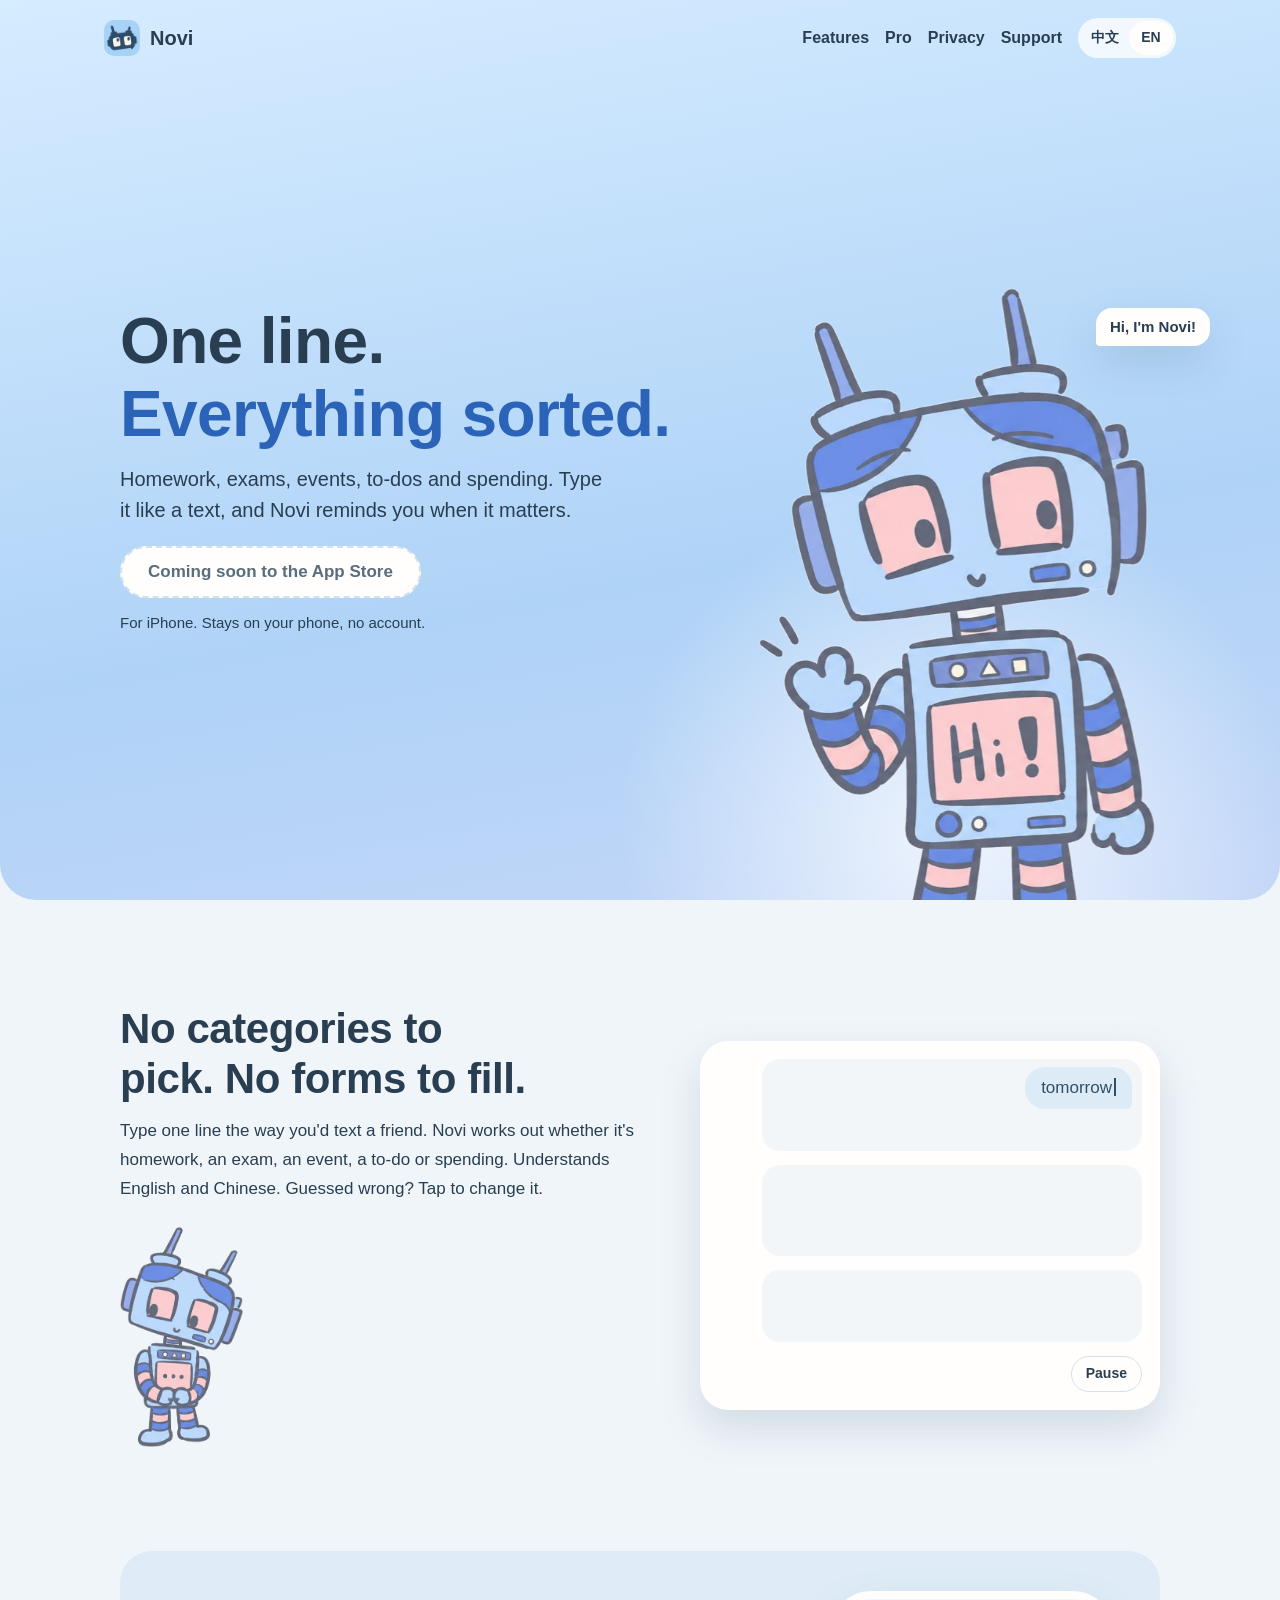
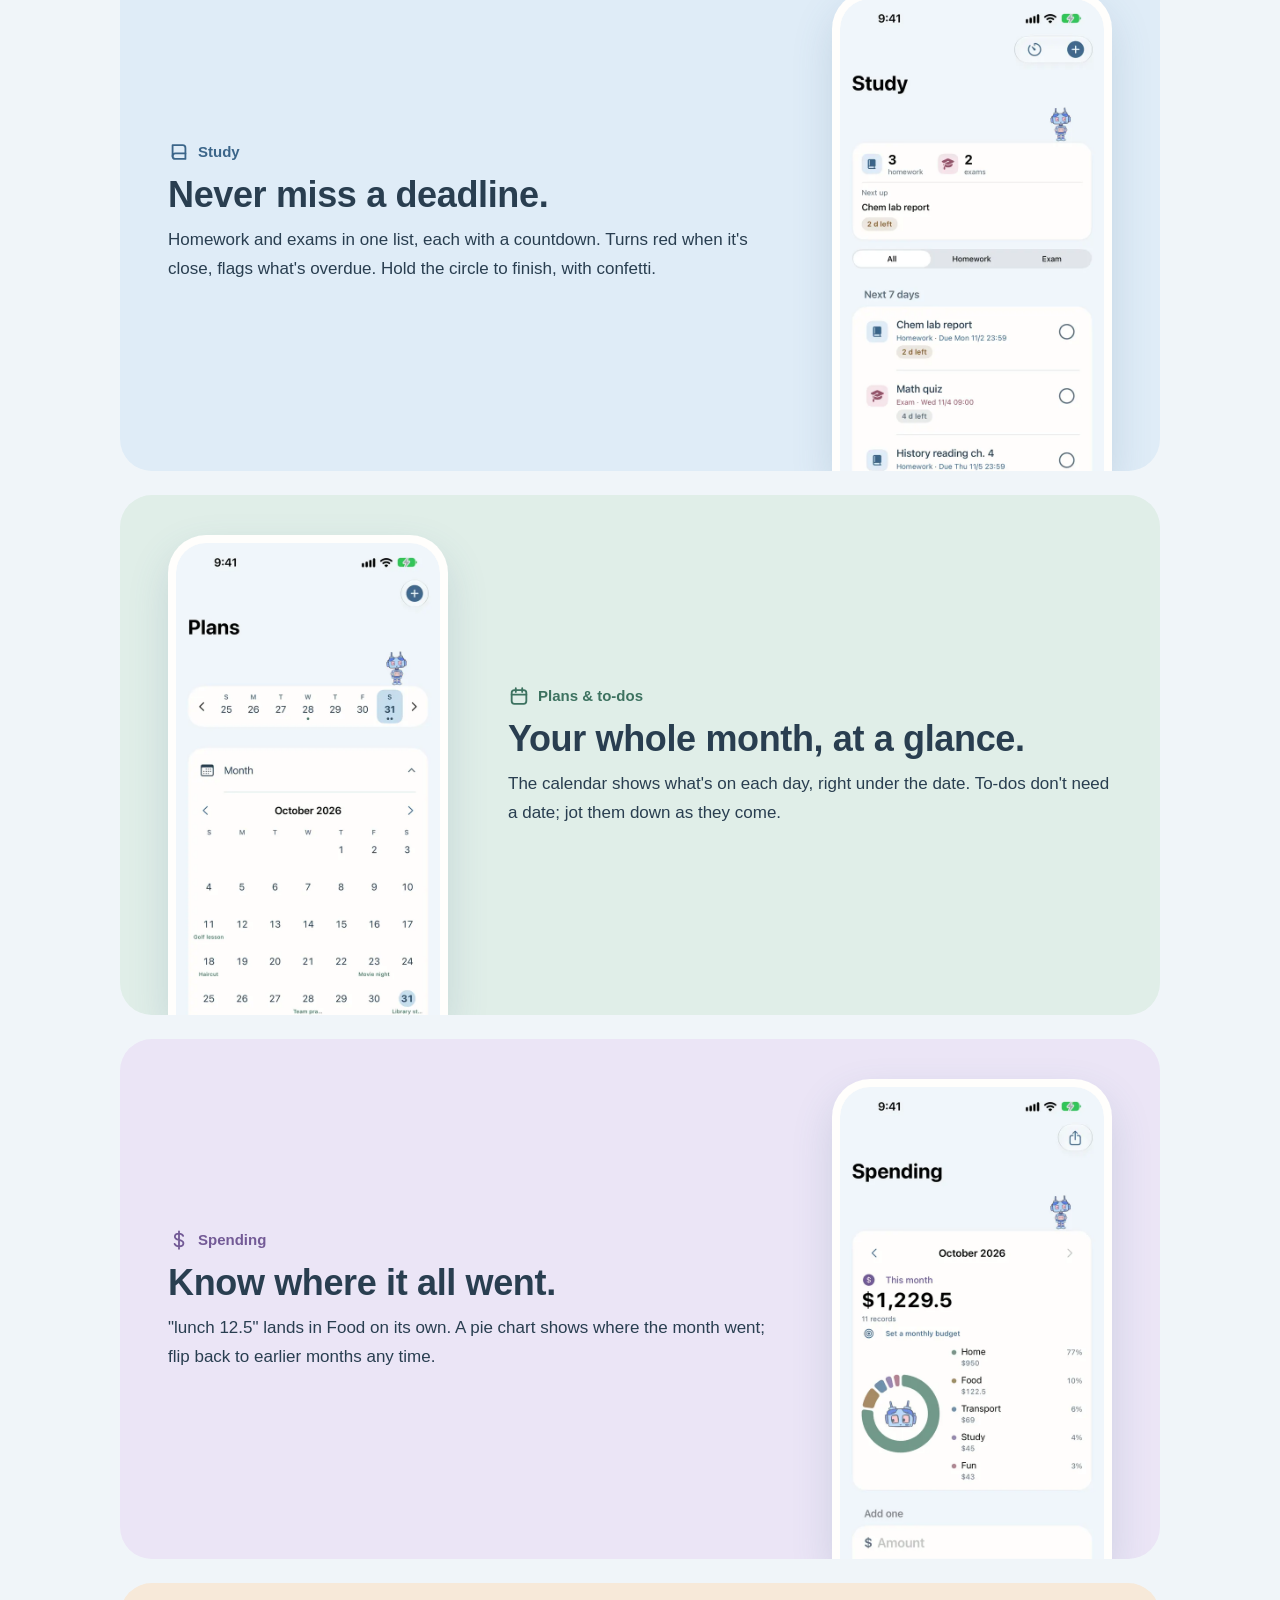
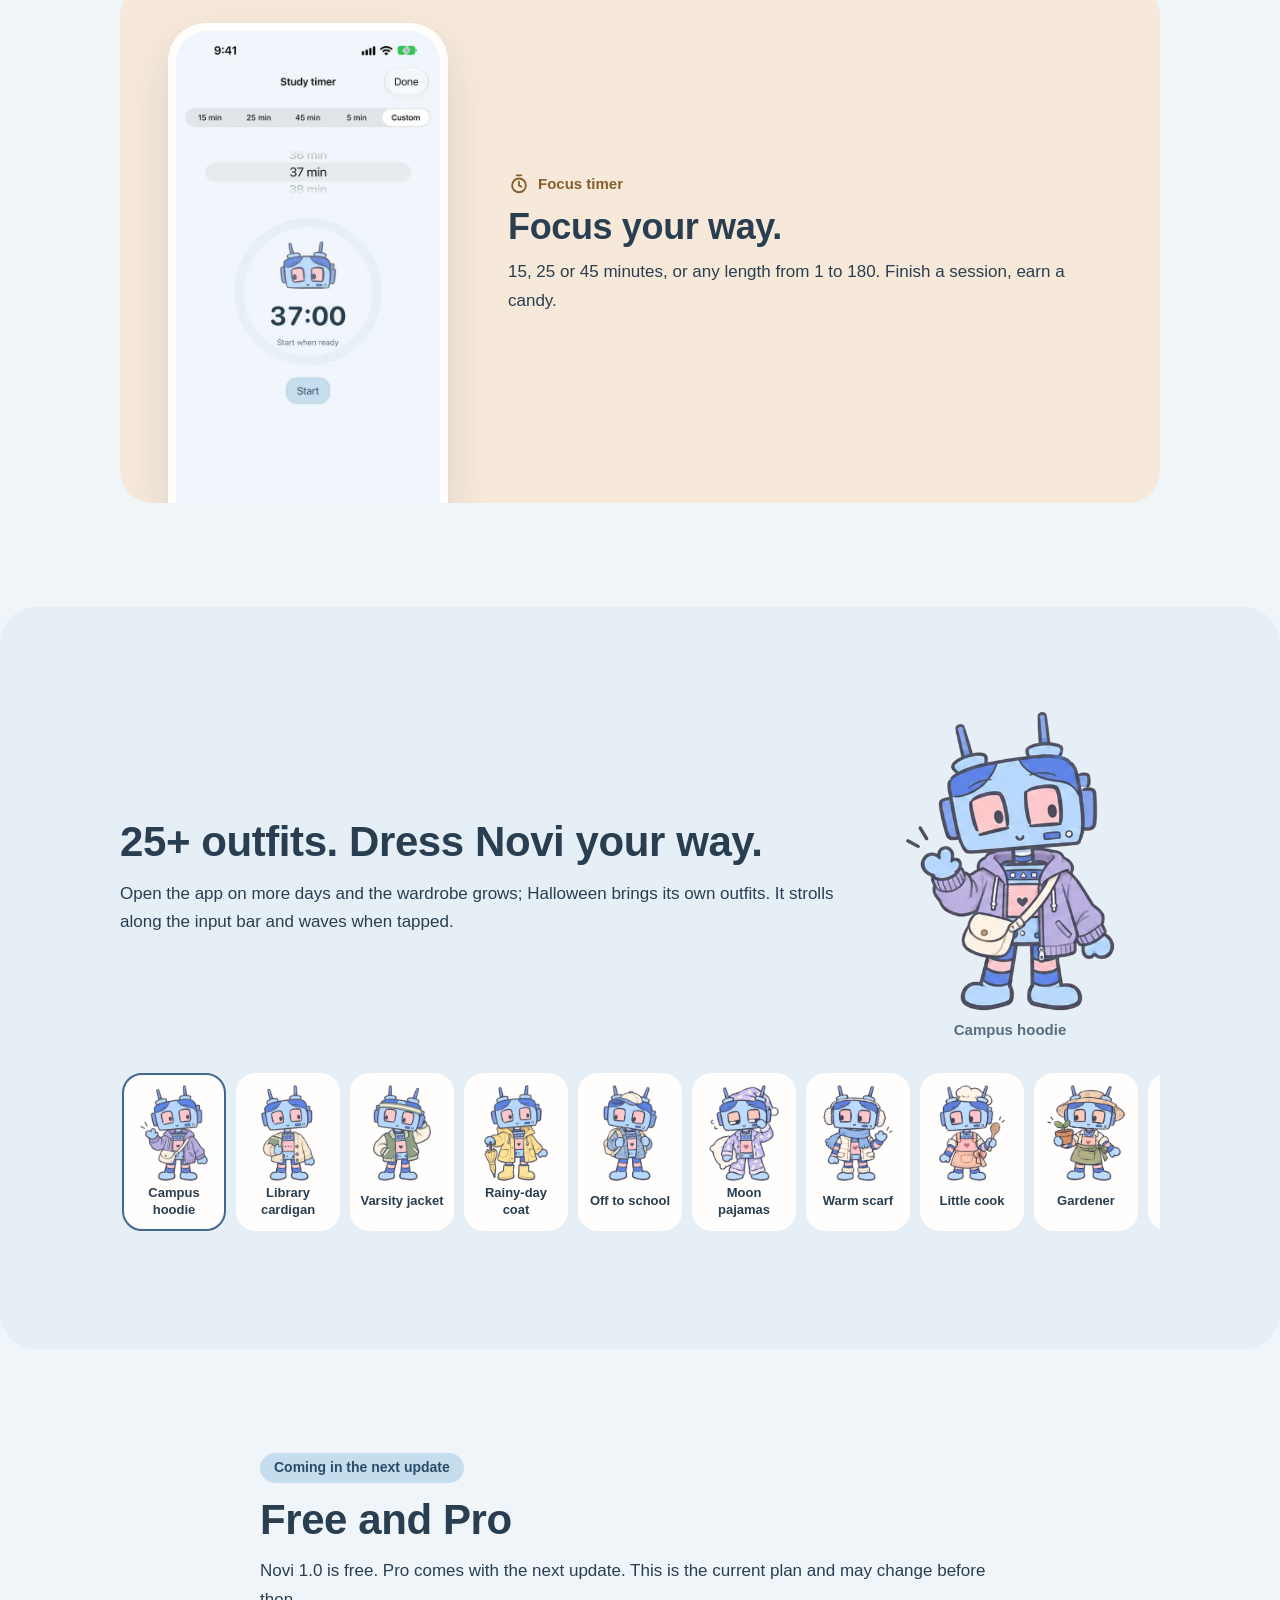
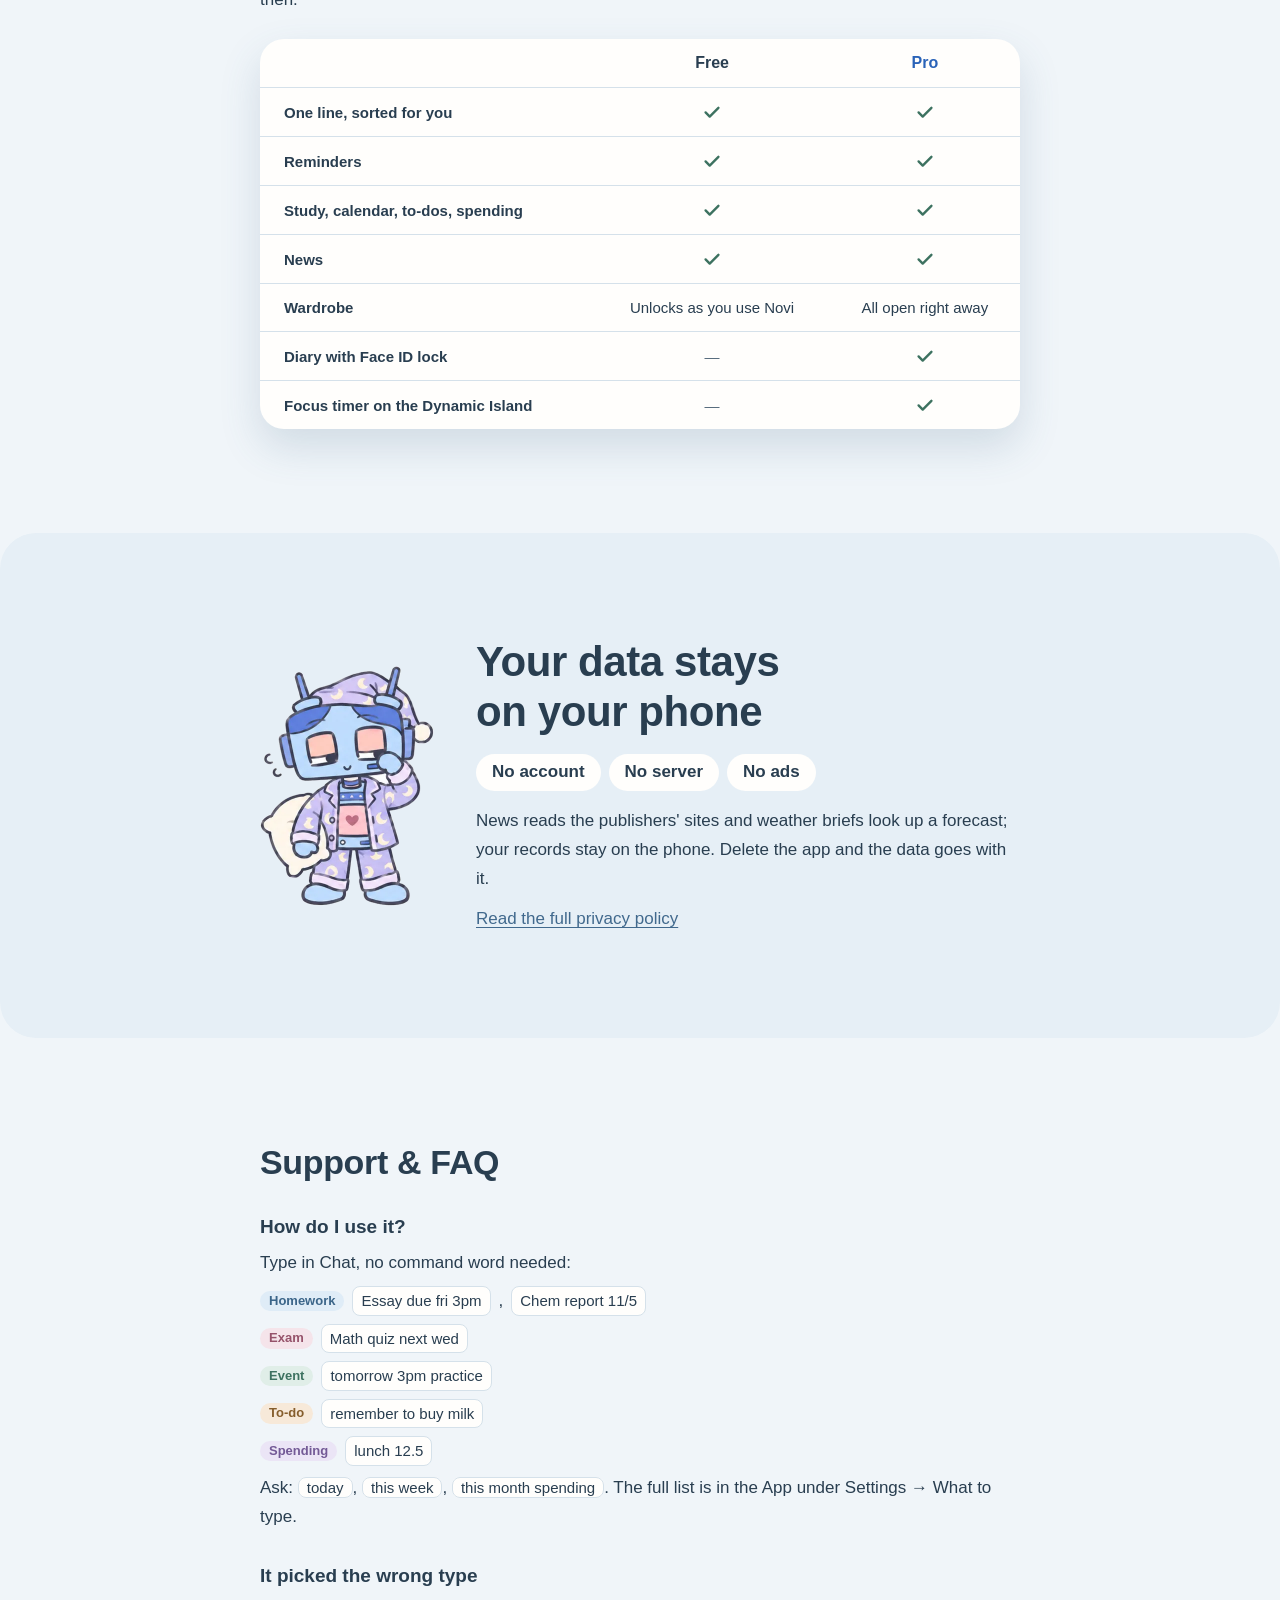
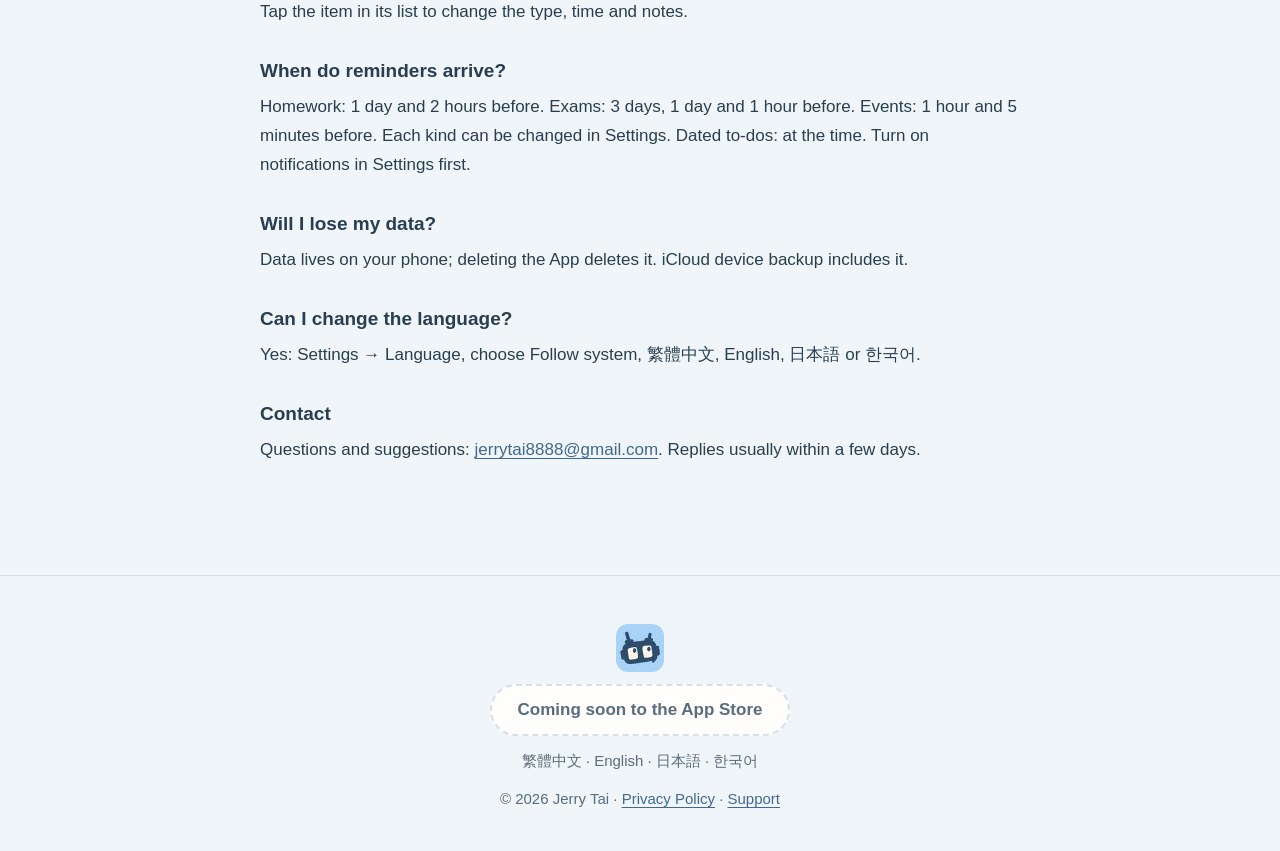
==== index.html @ 2f1e511a "Turn the support page into a real Novi landing page, with support and FAQ kept on the home page. Co-" ====
<!doctype html>
<html lang="zh-Hant">
<head>
<meta charset="utf-8">
<meta name="viewport" content="width=device-width, initial-scale=1">
<title>Novi：打一句，幫你分好</title>
<meta name="description" content="Novi 是 iPhone 記事 app，也是陪你記事的小機器人。打一句話，作業、考試、行程、待辦、記帳自動分類，到時提醒。Type one line and Novi sorts homework, exams, events, to-dos and spending. Stays on your phone.">
<link rel="canonical" href="https://t16jerry.github.io/jotly-site/">
<meta name="theme-color" content="#CEE8FF" media="(prefers-color-scheme: light)">
<meta name="theme-color" content="#1B2A3A" media="(prefers-color-scheme: dark)">
<meta name="color-scheme" content="light dark">
<meta property="og:type" content="website">
<meta property="og:site_name" content="Novi">
<meta property="og:title" content="Novi：One line. Everything sorted.">
<meta property="og:description" content="打一句，Novi 幫你分好。Type one line; homework, exams, events, to-dos and spending sort themselves and remind you.">
<meta property="og:url" content="https://t16jerry.github.io/jotly-site/">
<meta property="og:image" content="https://t16jerry.github.io/jotly-site/assets/og.jpg">
<meta property="og:image:width" content="1200">
<meta property="og:image:height" content="630">
<meta property="og:image:alt" content="Novi, a small blue robot waving, next to the words One line. Everything sorted.">
<meta property="og:locale" content="zh_TW">
<meta property="og:locale:alternate" content="en_US">
<meta name="twitter:card" content="summary_large_image">
<link rel="icon" href="assets/favicon-64.png" sizes="64x64" type="image/png">
<link rel="apple-touch-icon" href="assets/apple-touch-icon.png">
<link rel="preload" as="image" href="assets/novi-wave.webp" type="image/webp">
<link rel="stylesheet" href="site.css">
<script src="site.js"></script>
</head>
<body>
<svg width="0" height="0" class="sprite" aria-hidden="true" focusable="false">
  <symbol id="i-homework" viewBox="0 0 24 24"><path d="M5 4.5h11a3 3 0 0 1 3 3v12H8a3 3 0 0 1-3-3v-12Z"/><path d="M5 16.5a3 3 0 0 1 3-3h11"/></symbol>
  <symbol id="i-exam" viewBox="0 0 24 24"><path d="m2.5 9.5 9.5-5 9.5 5-9.5 5-9.5-5Z"/><path d="M6.5 12v5c3.3 2.4 7.7 2.4 11 0v-5"/></symbol>
  <symbol id="i-event" viewBox="0 0 24 24"><rect x="4" y="5.5" width="16" height="15" rx="3"/><path d="M4 10.5h16M8.5 3.5v4M15.5 3.5v4"/></symbol>
  <symbol id="i-expense" viewBox="0 0 24 24"><path d="M16.5 7.5c-.8-1.6-2.4-2.5-4.5-2.5-2.6 0-4.5 1.4-4.5 3.4 0 4.8 9.3 2.3 9.3 7.2 0 2-2 3.4-4.8 3.4-2.2 0-4-1-4.8-2.7M12 2.5v19"/></symbol>
  <symbol id="i-timer" viewBox="0 0 24 24"><circle cx="12" cy="13.5" r="7.5"/><path d="M12 9.5v4l2.5 1.5M9.5 2.5h5"/></symbol>
  <symbol id="i-check" viewBox="0 0 24 24"><path d="m5 12.5 4.5 4.5L19 7.5"/></symbol>
</svg>

<a class="skip" href="#demo"><span lang="zh-Hant">跳到內容</span><span lang="en">Skip to content</span></a>

<header class="top">
  <a class="brand" href="./"><img src="assets/icon-80.webp" alt="" width="36" height="36"> Novi</a>
  <nav aria-label="Main">
    <a class="wide" href="#features"><span lang="zh-Hant">功能</span><span lang="en">Features</span></a>
    <a class="wide" href="#pro">Pro</a>
    <a class="wide" href="#privacy"><span lang="zh-Hant">隱私</span><span lang="en">Privacy</span></a>
    <a href="#support"><span lang="zh-Hant">支援</span><span lang="en">Support</span></a>
    <div class="switch" role="group" aria-label="Language 語言" data-switch hidden>
      <button type="button" data-set-lang="zh">中文</button>
      <button type="button" data-set-lang="en">EN</button>
    </div>
  </nav>
</header>

<main>
<section class="hero">
  <div class="hero-text">
    <h1>
      <span lang="zh-Hant">打一句，<em>Novi 幫你分好</em></span>
      <span lang="en">One line. <em>Everything sorted.</em></span>
    </h1>
    <p class="lead" lang="zh-Hant">作業、考試、行程、待辦、記帳，像傳訊息一樣打一句，到時候提醒你。</p>
    <p class="lead" lang="en">Homework, exams, events, to-dos and spending. Type it like a text, and Novi reminds you when it matters.</p>
    <a class="store" data-store aria-disabled="true">
      <span class="soon" lang="zh-Hant">即將在 App Store 上架</span>
      <span class="soon" lang="en">Coming soon to the App Store</span>
      <span class="live" lang="zh-Hant">在 App Store 下載</span>
      <span class="live" lang="en">Download on the App Store</span>
    </a>
    <p class="small" lang="zh-Hant">適用 iPhone。資料存在手機，不用帳號。</p>
    <p class="small" lang="en">For iPhone. Stays on your phone, no account.</p>
  </div>
  <div class="hero-novi">
    <div class="pop">
      <p class="say" aria-hidden="true"><span lang="zh-Hant">嗨，我是 Novi！</span><span lang="en">Hi, I'm Novi!</span></p>
      <img src="assets/novi-wave.webp" width="540" height="928" fetchpriority="high"
           alt="Novi, a small blue robot with pink eyes, waving. Its chest screen says Hi!">
    </div>
  </div>
</section>

<section class="demo band" id="demo">
  <div class="wrap demo-grid">
    <div class="demo-copy">
      <h2 lang="zh-Hant">不用選分類，不用填表單</h2>
      <h2 lang="en">No categories to pick. No forms to fill.</h2>
      <p lang="zh-Hant">像傳訊息給朋友一樣打一句，Novi 自己判斷這是作業、考試、行程、待辦還是記帳。中文、英文都看得懂，判斷錯了，點一下就能改。</p>
      <p lang="en">Type one line the way you'd text a friend. Novi works out whether it's homework, an exam, an event, a to-do or spending. Understands English and Chinese. Guessed wrong? Tap to change it.</p>
      <img class="demo-novi" src="assets/novi-listen.webp" width="313" height="560" loading="lazy" alt="" >
    </div>
    <div class="demo-panel">
      <div class="demo-stage" data-demo>
        <ol class="demo-list" lang="zh-Hant">
          <li class="item">
            <p class="bubble">明天 3點 練球</p>
            <div class="saved"><img src="assets/novi-head.webp" width="40" height="34" alt="" loading="lazy">
              <div class="card tone-event"><span class="tile"><svg><use href="#i-event"/></svg></span>
                <div><p class="ct"><b>練球</b><span class="tag">行程</span></p><p>明天 15:00</p><p class="fine">提醒：1 小時前、5 分鐘前</p></div></div></div>
          </li>
          <li class="item">
            <p class="bubble">數學小考 下禮拜三</p>
            <div class="saved"><img src="assets/novi-head.webp" width="40" height="34" alt="" loading="lazy">
              <div class="card tone-exam"><span class="tile"><svg><use href="#i-exam"/></svg></span>
                <div><p class="ct"><b>數學小考</b><span class="tag">考試</span></p><p>下週三 09:00</p><p class="fine">提醒：3 天前、1 天前、1 小時前</p></div></div></div>
          </li>
          <li class="item">
            <p class="bubble">午餐 120</p>
            <div class="saved"><img src="assets/novi-head.webp" width="40" height="34" alt="" loading="lazy">
              <div class="card tone-expense"><span class="tile"><svg><use href="#i-expense"/></svg></span>
                <div><p class="ct"><b>120 元</b><span class="tag">記帳</span></p><p>餐飲　午餐</p></div></div></div>
          </li>
        </ol>
        <ol class="demo-list" lang="en">
          <li class="item">
            <p class="bubble">tomorrow 3pm practice</p>
            <div class="saved"><img src="assets/novi-head.webp" width="40" height="34" alt="" loading="lazy">
              <div class="card tone-event"><span class="tile"><svg><use href="#i-event"/></svg></span>
                <div><p class="ct"><b>practice</b><span class="tag">Event</span></p><p>Tomorrow 15:00</p><p class="fine">Reminders: 1 h before, 5 min before</p></div></div></div>
          </li>
          <li class="item">
            <p class="bubble">Math quiz next wed</p>
            <div class="saved"><img src="assets/novi-head.webp" width="40" height="34" alt="" loading="lazy">
              <div class="card tone-exam"><span class="tile"><svg><use href="#i-exam"/></svg></span>
                <div><p class="ct"><b>Math quiz</b><span class="tag">Exam</span></p><p>Next Wed 09:00</p><p class="fine">Reminders: 3 days, 1 day, 1 h before</p></div></div></div>
          </li>
          <li class="item">
            <p class="bubble">lunch 12.5</p>
            <div class="saved"><img src="assets/novi-head.webp" width="40" height="34" alt="" loading="lazy">
              <div class="card tone-expense"><span class="tile"><svg><use href="#i-expense"/></svg></span>
                <div><p class="ct"><b>$12.5</b><span class="tag">Spending</span></p><p>Food · lunch</p></div></div></div>
          </li>
        </ol>
      </div>
      <button class="demo-pause" type="button" data-demo-pause hidden></button>
    </div>
  </div>
</section>

<section class="band" id="features" aria-label="Features">
  <div class="wrap feats">

    <article class="feat tone-homework">
      <div class="feat-text">
        <p class="kicker"><svg><use href="#i-homework"/></svg><span lang="zh-Hant">課業</span><span lang="en">Study</span></p>
        <h3 lang="zh-Hant">再也不會忘記截止日</h3>
        <h3 lang="en">Never miss a deadline.</h3>
        <p lang="zh-Hant">作業和考試放在一起，每一筆都有倒數。快到期會變紅色，逾期會提醒你。長按圓圈完成，會有彩帶。</p>
        <p lang="en">Homework and exams in one list, each with a countdown. Turns red when it's close, flags what's overdue. Hold the circle to finish, with confetti.</p>
      </div>
      <div class="phone">
        <img lang="zh-Hant" src="assets/shots/zh-study.webp" width="600" height="1304" loading="lazy" alt="Novi 課業頁：作業和考試在同一個列表，每筆標示還剩幾天。">
        <img lang="en" src="assets/shots/en-study.webp" width="600" height="1304" loading="lazy" alt="Novi Study screen: homework and exams in one list, each showing the days left.">
      </div>
    </article>

    <article class="feat tone-event flip">
      <div class="feat-text">
        <p class="kicker"><svg><use href="#i-event"/></svg><span lang="zh-Hant">行程與待辦</span><span lang="en">Plans &amp; to-dos</span></p>
        <h3 lang="zh-Hant">整個月，一眼看完</h3>
        <h3 lang="en">Your whole month, at a glance.</h3>
        <p lang="zh-Hant">月曆上每一天底下直接顯示那天有什麼。待辦可以不寫日期，想到就記。</p>
        <p lang="en">The calendar shows what's on each day, right under the date. To-dos don't need a date; jot them down as they come.</p>
      </div>
      <div class="phone">
        <img lang="zh-Hant" src="assets/shots/zh-plans.webp" width="600" height="1304" loading="lazy" alt="Novi 行程頁：週列和月曆，日期底下寫著當天的行程。">
        <img lang="en" src="assets/shots/en-plans.webp" width="600" height="1304" loading="lazy" alt="Novi Plans screen: a week strip and a month calendar with plans under the dates.">
      </div>
    </article>

    <article class="feat tone-expense">
      <div class="feat-text">
        <p class="kicker"><svg><use href="#i-expense"/></svg><span lang="zh-Hant">記帳</span><span lang="en">Spending</span></p>
        <h3 lang="zh-Hant">錢花去哪，一看就懂</h3>
        <h3 lang="en">Know where it all went.</h3>
        <p lang="zh-Hant">「午餐 120」自動歸到餐飲。圓餅圖看這個月花在哪，可以切換月份看以前的紀錄。</p>
        <p lang="en">"lunch 12.5" lands in Food on its own. A pie chart shows where the month went; flip back to earlier months any time.</p>
      </div>
      <div class="phone">
        <img lang="zh-Hant" src="assets/shots/zh-spending.webp" width="600" height="1304" loading="lazy" alt="Novi 記帳頁：本月支出總額和分類圓餅圖。">
        <img lang="en" src="assets/shots/en-spending.webp" width="600" height="1304" loading="lazy" alt="Novi Spending screen: the month's total and a pie chart by category.">
      </div>
    </article>

    <article class="feat tone-todo flip">
      <div class="feat-text">
        <p class="kicker"><svg><use href="#i-timer"/></svg><span lang="zh-Hant">讀書計時</span><span lang="en">Focus timer</span></p>
        <h3 lang="zh-Hant">想專心多久，你決定</h3>
        <h3 lang="en">Focus your way.</h3>
        <p lang="zh-Hant">15、25、45 分鐘，或自訂 1 到 180 分鐘。Novi 陪你專心，完成拿一顆糖果。</p>
        <p lang="en">15, 25 or 45 minutes, or any length from 1 to 180. Finish a session, earn a candy.</p>
      </div>
      <div class="phone">
        <img lang="zh-Hant" src="assets/shots/zh-focus.webp" width="600" height="1304" loading="lazy" alt="Novi 讀書計時頁：選好時間，Novi 在倒數圓圈裡陪你。">
        <img lang="en" src="assets/shots/en-focus.webp" width="600" height="1304" loading="lazy" alt="Novi Focus timer screen: pick a length, and Novi sits inside the countdown ring.">
      </div>
    </article>

  </div>
</section>

<section class="band tint" id="wardrobe">
  <div class="wrap">
    <div class="closet">
      <div>
        <h2 lang="zh-Hant">25+ 套造型，<br>換成你喜歡的樣子</h2>
        <h2 lang="en">25+ outfits. Dress Novi your way.</h2>
        <p lang="zh-Hant">多開幾天就多一件衣服，萬聖節還有限定造型。它會在輸入框上走來走去，點它會跟你打招呼。</p>
        <p lang="en">Open the app on more days and the wardrobe grows; Halloween brings its own outfits. It strolls along the input bar and waves when tapped.</p>
      </div>
      <figure class="fitting">
        <img data-fitting src="assets/outfits/hoodie.webp" width="336" height="480" loading="lazy" alt="Novi wearing the campus hoodie">
        <figcaption data-fitting-name><span lang="zh-Hant">校園帽T</span><span lang="en">Campus hoodie</span></figcaption>
      </figure>
    </div>
    <ul class="rack" data-rack aria-label="Outfits">
      <li><button type="button" data-outfit="hoodie" aria-pressed="true"><img src="assets/outfits/hoodie.webp" width="336" height="480" loading="lazy" alt=""><span lang="zh-Hant">校園帽T</span><span lang="en">Campus hoodie</span></button></li>
      <li><button type="button" data-outfit="cardigan" aria-pressed="false"><img src="assets/outfits/cardigan.webp" width="270" height="480" loading="lazy" alt=""><span lang="zh-Hant">圖書館開衫</span><span lang="en">Library cardigan</span></button></li>
      <li><button type="button" data-outfit="varsity" aria-pressed="false"><img src="assets/outfits/varsity.webp" width="291" height="480" loading="lazy" alt=""><span lang="zh-Hant">放學去運動</span><span lang="en">Varsity jacket</span></button></li>
      <li><button type="button" data-outfit="raincoat" aria-pressed="false"><img src="assets/outfits/raincoat.webp" width="323" height="480" loading="lazy" alt=""><span lang="zh-Hant">雨天也出門</span><span lang="en">Rainy-day coat</span></button></li>
      <li><button type="button" data-outfit="denim" aria-pressed="false"><img src="assets/outfits/denim.webp" width="266" height="480" loading="lazy" alt=""><span lang="zh-Hant">背包上學去</span><span lang="en">Off to school</span></button></li>
      <li><button type="button" data-outfit="pajamas" aria-pressed="false"><img src="assets/outfits/pajamas.webp" width="348" height="480" loading="lazy" alt=""><span lang="zh-Hant">月亮睡衣</span><span lang="en">Moon pajamas</span></button></li>
      <li><button type="button" data-outfit="scarf" aria-pressed="false"><img src="assets/outfits/scarf.webp" width="346" height="480" loading="lazy" alt=""><span lang="zh-Hant">暖暖圍巾</span><span lang="en">Warm scarf</span></button></li>
      <li><button type="button" data-outfit="chef" aria-pressed="false"><img src="assets/outfits/chef.webp" width="333" height="480" loading="lazy" alt=""><span lang="zh-Hant">小小料理家</span><span lang="en">Little cook</span></button></li>
      <li><button type="button" data-outfit="garden" aria-pressed="false"><img src="assets/outfits/garden.webp" width="384" height="474" loading="lazy" alt=""><span lang="zh-Hant">陽台園丁</span><span lang="en">Gardener</span></button></li>
      <li><button type="button" data-outfit="sailor" aria-pressed="false"><img src="assets/outfits/sailor.webp" width="319" height="474" loading="lazy" alt=""><span lang="zh-Hant">海邊散散步</span><span lang="en">Sailor day</span></button></li>
      <li><button type="button" data-outfit="cafe" aria-pressed="false"><img src="assets/outfits/cafe.webp" width="377" height="471" loading="lazy" alt=""><span lang="zh-Hant">午後咖啡館</span><span lang="en">Barista</span></button></li>
      <li><button type="button" data-outfit="dungarees" aria-pressed="false"><img src="assets/outfits/dungarees.webp" width="262" height="480" loading="lazy" alt=""><span lang="zh-Hant">週末吊帶褲</span><span lang="en">Dungarees</span></button></li>
      <li><button type="button" data-outfit="witch" aria-pressed="false"><img src="assets/outfits/witch.webp" width="394" height="480" loading="lazy" alt=""><span lang="zh-Hant">月亮小巫師</span><span lang="en">Moon witch</span></button></li>
      <li><button type="button" data-outfit="pumpkin" aria-pressed="false"><img src="assets/outfits/pumpkin.webp" width="356" height="480" loading="lazy" alt=""><span lang="zh-Hant">南瓜討糖隊</span><span lang="en">Pumpkin kid</span></button></li>
      <li><button type="button" data-outfit="cat" aria-pressed="false"><img src="assets/outfits/cat.webp" width="322" height="473" loading="lazy" alt=""><span lang="zh-Hant">午夜小黑貓</span><span lang="en">Midnight cat</span></button></li>
      <li><button type="button" data-outfit="vampire" aria-pressed="false"><img src="assets/outfits/vampire.webp" width="388" height="480" loading="lazy" alt=""><span lang="zh-Hant">害羞吸血鬼</span><span lang="en">Vampire</span></button></li>
      <li><button type="button" data-outfit="skeleton" aria-pressed="false"><img src="assets/outfits/skeleton.webp" width="315" height="480" loading="lazy" alt=""><span lang="zh-Hant">骨頭小搗蛋</span><span lang="en">Little skeleton</span></button></li>
      <li><button type="button" data-outfit="pirate" aria-pressed="false"><img src="assets/outfits/pirate.webp" width="357" height="480" loading="lazy" alt=""><span lang="zh-Hant">幽靈船長</span><span lang="en">Ghost captain</span></button></li>
      <li><button type="button" data-outfit="ghost" aria-pressed="false"><img src="assets/outfits/ghost.webp" width="363" height="480" loading="lazy" alt=""><span lang="zh-Hant">白布小幽靈</span><span lang="en">Sheet ghost</span></button></li>
      <li><button type="button" data-outfit="mummy" aria-pressed="false"><img src="assets/outfits/mummy.webp" width="290" height="478" loading="lazy" alt=""><span lang="zh-Hant">繃帶小迷糊</span><span lang="en">Sleepy mummy</span></button></li>
    </ul>
  </div>
</section>

<section class="band" id="pro">
  <div class="wrap narrow">
    <p class="next"><span lang="zh-Hant">下一次更新推出</span><span lang="en">Coming in the next update</span></p>
    <h2 lang="zh-Hant">免費版與 Pro</h2>
    <h2 lang="en">Free and Pro</h2>
    <p lang="zh-Hant">Novi 1.0 是免費的。Pro 會在下一次更新推出，以下是目前的規劃，推出前可能調整。</p>
    <p lang="en">Novi 1.0 is free. Pro comes with the next update. This is the current plan and may change before then.</p>
    <div class="plan">
      <table>
        <thead>
          <tr>
            <th scope="col"><span class="sr-only" lang="zh-Hant">功能</span><span class="sr-only" lang="en">Feature</span></th>
            <th scope="col"><span lang="zh-Hant">免費</span><span lang="en">Free</span></th>
            <th scope="col" class="pro">Pro</th>
          </tr>
        </thead>
        <tbody>
          <tr><th scope="row"><span lang="zh-Hant">打一句自動分類</span><span lang="en">One line, sorted for you</span></th><td><svg role="img" aria-label="✓"><use href="#i-check"/></svg></td><td><svg role="img" aria-label="✓"><use href="#i-check"/></svg></td></tr>
          <tr><th scope="row"><span lang="zh-Hant">提醒</span><span lang="en">Reminders</span></th><td><svg role="img" aria-label="✓"><use href="#i-check"/></svg></td><td><svg role="img" aria-label="✓"><use href="#i-check"/></svg></td></tr>
          <tr><th scope="row"><span lang="zh-Hant">課業、月曆、待辦、記帳</span><span lang="en">Study, calendar, to-dos, spending</span></th><td><svg role="img" aria-label="✓"><use href="#i-check"/></svg></td><td><svg role="img" aria-label="✓"><use href="#i-check"/></svg></td></tr>
          <tr><th scope="row"><span lang="zh-Hant">新聞</span><span lang="en">News</span></th><td><svg role="img" aria-label="✓"><use href="#i-check"/></svg></td><td><svg role="img" aria-label="✓"><use href="#i-check"/></svg></td></tr>
          <tr><th scope="row"><span lang="zh-Hant">衣櫥</span><span lang="en">Wardrobe</span></th><td><span lang="zh-Hant">多開幾天解鎖</span><span lang="en">Unlocks as you use Novi</span></td><td><span lang="zh-Hant">立刻全開</span><span lang="en">All open right away</span></td></tr>
          <tr><th scope="row"><span lang="zh-Hant">日記簿，可用 Face ID 上鎖</span><span lang="en">Diary with Face ID lock</span></th><td class="none">—<span class="sr-only" lang="zh-Hant">不含</span><span class="sr-only" lang="en">Not included</span></td><td><svg role="img" aria-label="✓"><use href="#i-check"/></svg></td></tr>
          <tr><th scope="row"><span lang="zh-Hant">動態島陪讀</span><span lang="en">Focus timer on the Dynamic Island</span></th><td class="none">—<span class="sr-only" lang="zh-Hant">不含</span><span class="sr-only" lang="en">Not included</span></td><td><svg role="img" aria-label="✓"><use href="#i-check"/></svg></td></tr>
        </tbody>
      </table>
    </div>
  </div>
</section>

<section class="band promise" id="privacy">
  <div class="wrap narrow promise-grid">
    <img src="assets/outfits/pajamas.webp" width="348" height="480" loading="lazy" alt="">
    <div>
      <h2 lang="zh-Hant">你的資料只在你手機</h2>
      <h2 lang="en">Your data stays on your phone</h2>
      <ul class="trio">
        <li><span lang="zh-Hant">沒有帳號</span><span lang="en">No account</span></li>
        <li><span lang="zh-Hant">沒有伺服器</span><span lang="en">No server</span></li>
        <li><span lang="zh-Hant">沒有廣告</span><span lang="en">No ads</span></li>
      </ul>
      <p lang="zh-Hant">只有新聞會連到新聞網站，天氣簡報會查詢預報，其餘記錄都在手機裡。刪掉 app，資料就一起刪掉。</p>
      <p lang="en">News reads the publishers' sites and weather briefs look up a forecast; your records stay on the phone. Delete the app and the data goes with it.</p>
      <p><a href="privacy.html"><span lang="zh-Hant">閱讀完整隱私權政策</span><span lang="en">Read the full privacy policy</span></a></p>
    </div>
  </div>
</section>

<section class="band support" id="support">
  <div class="wrap narrow">

    <section id="zh" lang="zh-Hant">
      <h2>支援與常見問題</h2>

      <h3>怎麼用？</h3>
      <p>在「聊天」直接打字，不用加開頭：</p>
      <ul class="howto">
        <li><span class="tag tone-homework">作業</span><code>Essay due fri 3pm</code>、<code>化學報告 11/5</code></li>
        <li><span class="tag tone-exam">考試</span><code>數學小考 下禮拜三</code></li>
        <li><span class="tag tone-event">行程</span><code>明天 3點 練球</code></li>
        <li><span class="tag tone-todo">待辦</span><code>記得買牛奶</code></li>
        <li><span class="tag tone-expense">記帳</span><code>午餐 120</code></li>
      </ul>
      <p>查詢：<code>今天有什麼</code>、<code>這週有什麼</code>、<code>本月支出</code>。完整說明在 App 的「設定 → 聊天怎麼打」。</p>

      <h3>判斷錯類型怎麼辦？</h3>
      <p>到該筆所在的列表點它，就能改類型、時間和備註。</p>

      <h3>提醒什麼時候來？</h3>
      <p>作業：截止前 1 天、前 2 小時。考試：前 3 天、前 1 天、前 1 小時。行程：前 1 小時和前 5 分鐘。每一種都能在「設定」改時間和次數。有日期的待辦：時間到。要先在「設定」開啟通知。</p>

      <h3>資料會不會不見？</h3>
      <p>資料存在手機本機；移除 App 會一併刪除。開啟 iCloud 裝置備份可以跟著備份。</p>

      <h3>可以換語言嗎？</h3>
      <p>可以。「設定 → 語言」可選跟隨系統、繁體中文、English、日本語或 한국어。</p>

      <h3>聯絡</h3>
      <p>問題與建議請來信 <a href="mailto:jerrytai8888@gmail.com">jerrytai8888@gmail.com</a>，通常會在幾天內回覆。</p>
    </section>

    <section id="en" lang="en">
      <h2>Support &amp; FAQ</h2>

      <h3>How do I use it?</h3>
      <p>Type in Chat, no command word needed:</p>
      <ul class="howto">
        <li><span class="tag tone-homework">Homework</span><code>Essay due fri 3pm</code>, <code>Chem report 11/5</code></li>
        <li><span class="tag tone-exam">Exam</span><code>Math quiz next wed</code></li>
        <li><span class="tag tone-event">Event</span><code>tomorrow 3pm practice</code></li>
        <li><span class="tag tone-todo">To-do</span><code>remember to buy milk</code></li>
        <li><span class="tag tone-expense">Spending</span><code>lunch 12.5</code></li>
      </ul>
      <p>Ask: <code>today</code>, <code>this week</code>, <code>this month spending</code>. The full list is in the App under Settings → What to type.</p>

      <h3>It picked the wrong type</h3>
      <p>Tap the item in its list to change the type, time and notes.</p>

      <h3>When do reminders arrive?</h3>
      <p>Homework: 1 day and 2 hours before. Exams: 3 days, 1 day and 1 hour before. Events: 1 hour and 5 minutes before. Each kind can be changed in Settings. Dated to-dos: at the time. Turn on notifications in Settings first.</p>

      <h3>Will I lose my data?</h3>
      <p>Data lives on your phone; deleting the App deletes it. iCloud device backup includes it.</p>

      <h3>Can I change the language?</h3>
      <p>Yes: Settings → Language, choose Follow system, 繁體中文, English, 日本語 or 한국어.</p>

      <h3>Contact</h3>
      <p>Questions and suggestions: <a href="mailto:jerrytai8888@gmail.com">jerrytai8888@gmail.com</a>. Replies usually within a few days.</p>
    </section>

  </div>
</section>
</main>

<footer>
  <img src="assets/icon-80.webp" alt="" width="48" height="48" loading="lazy">
  <a class="store" data-store aria-disabled="true">
    <span class="soon" lang="zh-Hant">即將在 App Store 上架</span>
    <span class="soon" lang="en">Coming soon to the App Store</span>
    <span class="live" lang="zh-Hant">在 App Store 下載</span>
    <span class="live" lang="en">Download on the App Store</span>
  </a>
  <p class="langs">繁體中文 · English · 日本語 · 한국어</p>
  <p>© 2026 Jerry Tai · <a href="privacy.html"><span lang="zh-Hant">隱私權政策</span><span lang="en">Privacy Policy</span></a> · <a href="#support"><span lang="zh-Hant">支援</span><span lang="en">Support</span></a></p>
</footer>
</body>
</html>
---- site.css ----
:root {
  color-scheme: light dark;
  --canvas: #F0F5F9; --surface: #FFFEFC; --inset: #E6EFF6; --line: #D5E1EA;
  --text: #293E50; --muted: #596D7E; --tint: #41698D; --accent: #2A63B8;
  --button: #C6DDED; --button-ink: #294C68; --message: #DCEBF6; --message-ink: #2E506B;
  --sky-1: #D6ECFF; --sky-2: #AFD3F7; --sky-3: #C3D6F8; --glow: rgba(255, 255, 255, .75);
  --shadow: 0 18px 40px rgba(65, 105, 141, .18);
  --homework-ink: #3B6589; --homework-fill: #DFECF7;
  --exam-ink: #96536B; --exam-fill: #F5E4EA;
  --event-ink: #3D7260; --event-fill: #E0EEE8;
  --todo-ink: #865E2D; --todo-fill: #F7E9D9;
  --expense-ink: #735A96; --expense-fill: #EBE5F6;
  --font: ui-rounded, -apple-system, BlinkMacSystemFont, "SF Pro Rounded", "PingFang TC", "Noto Sans TC", "Segoe UI", "Microsoft JhengHei", sans-serif;
}
@media (prefers-color-scheme: dark) {
  :root {
    --canvas: #151E27; --surface: #212D39; --inset: #2B3B4B; --line: #405263;
    --text: #E8EFF5; --muted: #B4C3D0; --tint: #B0CFE8; --accent: #A9D2F5;
    --button: #ADCBE2; --button-ink: #213F57; --message: #30495E; --message-ink: #E2EFF9;
    --sky-1: #1B2A3A; --sky-2: #223B53; --sky-3: #2B3B5C; --glow: rgba(176, 207, 232, .2);
    --shadow: 0 18px 40px rgba(0, 0, 0, .35);
    --homework-ink: #B8D8F1; --homework-fill: #283E50;
    --exam-ink: #E9B7CA; --exam-fill: #442E39;
    --event-ink: #ADD7C8; --event-fill: #263E36;
    --todo-ink: #E6C49B; --todo-fill: #463827;
    --expense-ink: #CCBCE5; --expense-fill: #393145;
  }
}

* { box-sizing: border-box; }
html { -webkit-text-size-adjust: 100%; scroll-behavior: smooth; scroll-padding-top: 16px; }
body {
  margin: 0; min-width: 320px; overflow-x: clip;
  font: 17px/1.7 var(--font); color: var(--text); background: var(--canvas);
}
img, svg { display: block; max-width: 100%; }
img { height: auto; }
h1, h2, h3, p, ul, ol, figure { margin: 0; }
ul, ol { padding: 0; list-style: none; }
a { color: var(--tint); text-underline-offset: 3px; }
button { font: inherit; color: inherit; }
:focus-visible { outline: 3px solid var(--accent); outline-offset: 3px; border-radius: 8px; }
.sprite { position: absolute; }
.sr-only { position: absolute !important; width: 1px; height: 1px; margin: -1px; overflow: hidden; clip-path: inset(50%); white-space: nowrap; }

/* Each string exists in both languages; the attribute on <html> picks one. No script: Chinese, plus both support sections. */
html[data-lang="en"] body [lang="zh-Hant"],
html[data-lang="zh"] body [lang="en"],
html:not([data-lang]) body [lang="en"]:not(#en) { display: none !important; }

.skip { position: absolute; left: 16px; top: -60px; z-index: 5; padding: 8px 14px; border-radius: 12px; background: var(--surface); }
.skip:focus { top: 12px; }

.top {
  position: absolute; inset: 0 0 auto; z-index: 3;
  display: flex; align-items: center; justify-content: space-between; gap: 12px;
  max-width: 1120px; margin: 0 auto; padding: 14px 16px;
}
.brand { display: flex; align-items: center; gap: 10px; font-size: 20px; font-weight: 800; color: var(--text); text-decoration: none; }
.brand img { border-radius: 10px; }
.top nav { display: flex; align-items: center; gap: 16px; }
.top nav a { color: var(--text); font-weight: 600; font-size: 16px; text-decoration: none; }
.top nav a:hover { text-decoration: underline; }
.top .wide { display: none; }
.switch { display: flex; padding: 3px; border-radius: 999px; background: var(--glow); }
.switch[hidden] { display: none; }
.switch button {
  min-width: 44px; min-height: 34px; padding: 0 10px; border: 0; border-radius: 999px;
  background: none; font-size: 14px; font-weight: 700; color: var(--text); cursor: pointer;
}
.switch button[aria-pressed="true"] { background: var(--surface); }

.hero {
  position: relative; overflow: hidden; display: flex; flex-direction: column; align-items: center;
  min-height: min(100svh, 900px); padding: 84px 16px 0; text-align: center;
  border-radius: 0 0 36px 36px;
  background: linear-gradient(170deg, var(--sky-1), var(--sky-2) 62%, var(--sky-3));
}
.hero h1 { font-size: clamp(36px, 9.6vw, 64px); line-height: 1.15; font-weight: 800; letter-spacing: -.01em; }
.hero h1 em { display: block; font-style: normal; color: var(--accent); }
.hero .lead { max-width: 30em; margin: 12px auto 20px; text-wrap: balance; font-size: clamp(17px, 2.2vw, 20px); line-height: 1.55; }
.hero .small { margin-top: 12px; font-size: 15px; color: var(--muted); }
.hero .small, .hero .lead { color: var(--text); }
.hero-novi { position: relative; flex: 1 0 auto; display: flex; align-items: flex-end; justify-content: center; width: 100%; margin-top: 12px; }
.hero-novi::before {
  content: ""; position: absolute; left: 50%; bottom: -30%; width: min(150vw, 680px); aspect-ratio: 1;
  transform: translateX(-50%); border-radius: 50%;
  background: radial-gradient(closest-side, var(--glow), transparent);
}
.pop {
  --novi: clamp(300px, 52svh, 560px);
  position: relative; height: var(--novi); margin-bottom: calc(var(--novi) * -.1);
  transform-origin: 50% 100%;
  animation: pop 1.05s .15s both;
}
.pop img { width: auto; height: 100%; }
.say {
  position: absolute; z-index: 1; top: 3%; right: -14%; padding: 6px 14px;
  border-radius: 16px 16px 16px 4px; background: var(--surface); box-shadow: var(--shadow);
  font-size: 15px; font-weight: 700; white-space: nowrap; animation: say .4s 1.1s both;
}
@keyframes pop {
  0% { transform: translateY(102%) scale(.96, 1.04); animation-timing-function: cubic-bezier(.2, .8, .3, 1); }
  52% { transform: translateY(-7%) scale(.98, 1.03); animation-timing-function: ease-in-out; }
  72% { transform: translateY(1.5%) scale(1.03, .97); animation-timing-function: ease-in-out; }
  88% { transform: translateY(-1.5%) scale(.995, 1.005); animation-timing-function: ease-in-out; }
  100% { transform: none; }
}
@keyframes say { from { opacity: 0; transform: translateY(8px) scale(.9); } to { opacity: 1; transform: none; } }

.store {
  display: inline-flex; align-items: center; justify-content: center; min-height: 52px; padding: 10px 26px;
  border-radius: 999px; background: var(--surface); color: var(--muted);
  font-size: 17px; font-weight: 700; text-decoration: none; line-height: 1.3;
  border: 2px dashed var(--line);
}
.store .live { display: none; }
.store-live .store .soon { display: none; }
.store-live .store .live { display: inline; }
.store-live .store { background: var(--tint); color: var(--canvas); border: 2px solid transparent; box-shadow: var(--shadow); }
.store-live .store:hover { filter: brightness(1.08); }

.band { padding: clamp(56px, 10vw, 104px) 16px; }
.wrap { max-width: 1040px; margin: 0 auto; }
.narrow { max-width: 760px; }
h2 { font-size: clamp(28px, 5vw, 42px); line-height: 1.2; font-weight: 800; letter-spacing: -.01em; text-wrap: balance; }
h2 ~ p { margin-top: 12px; }

.demo-grid { display: grid; gap: 28px; }
.demo-copy { position: relative; }
.demo-novi { display: none; }
.demo-panel { min-width: 0; padding: 18px; border-radius: 28px; background: var(--surface); box-shadow: var(--shadow); }
.demo-list { display: grid; gap: 14px; }
.item { position: relative; display: grid; gap: 8px; min-width: 0; }
.bubble {
  justify-self: end; max-width: 88%; padding: 8px 16px; border-radius: 20px 20px 6px 20px;
  background: var(--message); color: var(--message-ink); font-size: 17px; line-height: 1.5; min-height: 42px;
}
.saved { display: flex; align-items: flex-end; gap: 8px; min-width: 0; }
.saved > img { flex: none; width: 36px; }
.card {
  flex: 1; min-width: 0; display: flex; gap: 12px; padding: 12px 14px; border-radius: 18px;
  background: var(--inset); border: 1px solid var(--line); line-height: 1.45;
}
.card p { font-size: 15px; color: var(--text); }
.card .fine { font-size: 13px; color: var(--muted); }
.ct { display: flex; flex-wrap: wrap; align-items: center; gap: 6px 8px; }
.ct b { font-size: 17px; }
.tile { flex: none; display: grid; place-items: center; width: 40px; height: 40px; border-radius: 12px; background: var(--fill); color: var(--ink); }
.tile svg, .kicker svg { width: 22px; height: 22px; fill: none; stroke: currentColor; stroke-width: 2; stroke-linecap: round; stroke-linejoin: round; }
.tag { display: inline-block; padding: 0 9px; border-radius: 999px; background: var(--fill); color: var(--ink); font-size: 13px; font-weight: 700; line-height: 1.6; }
.tone-homework { --ink: var(--homework-ink); --fill: var(--homework-fill); }
.tone-exam { --ink: var(--exam-ink); --fill: var(--exam-fill); }
.tone-event { --ink: var(--event-ink); --fill: var(--event-fill); }
.tone-todo { --ink: var(--todo-ink); --fill: var(--todo-fill); }
.tone-expense { --ink: var(--expense-ink); --fill: var(--expense-fill); }

/* While playing, every card keeps its slot so nothing below jumps. */
.playing .saved { visibility: hidden; }
.playing .item:not(.done)::before { content: ""; position: absolute; inset: 0 0 0 44px; border-radius: 18px; background: var(--inset); opacity: .5; }
.playing .bubble { display: none; position: absolute; z-index: 1; top: 8px; right: 10px; }
.playing .typing .bubble { display: block; }
.playing .done .saved { visibility: visible; animation: saved .5s cubic-bezier(.3, 1.5, .5, 1) both; transform-origin: 90% 30%; }
.typed:empty::before { content: "\200b"; }
.typing .typed::after { content: ""; display: inline-block; width: 2px; height: 1.05em; margin-left: 2px; vertical-align: -.15em; background: currentColor; animation: blink 1s steps(2) infinite; }
@keyframes saved { from { opacity: 0; transform: scale(.82) translateY(6px); } to { opacity: 1; transform: none; } }
@keyframes blink { 50% { opacity: 0; } }
.demo-pause {
  display: block; margin: 14px 0 0 auto; min-height: 36px; padding: 0 14px; border-radius: 999px;
  border: 1px solid var(--line); background: none; font-size: 14px; font-weight: 600; cursor: pointer;
}
.demo-pause[hidden] { display: none; }

#features { padding-top: 0; }
.feats { display: grid; gap: 24px; }
.feat { display: grid; gap: 24px; overflow: hidden; padding: 28px 22px 0; border-radius: 32px; background: var(--fill); }
.kicker { display: flex; align-items: center; gap: 8px; font-size: 15px; font-weight: 700; color: var(--ink); }
.feat h3 { margin: 8px 0 10px; font-size: clamp(26px, 4.4vw, 36px); line-height: 1.2; font-weight: 800; letter-spacing: -.01em; }
.phone {
  justify-self: center; width: min(100%, 270px); height: 440px; overflow: hidden;
  border: 8px solid var(--surface); border-bottom: 0; border-radius: 38px 38px 0 0;
  background: var(--surface); box-shadow: var(--shadow);
}
.phone img { width: 100%; border-radius: 30px 30px 0 0; }

.tint { background: var(--inset); border-radius: 36px; }
.closet { display: grid; gap: 20px; align-items: center; }
.fitting { text-align: center; }
.fitting img { width: auto; height: 260px; margin: 0 auto; transform-origin: 50% 100%; }
.fitting figcaption { margin-top: 6px; font-size: 15px; font-weight: 700; color: var(--muted); }
.hop { animation: hop .45s cubic-bezier(.3, 1.4, .5, 1); }
@keyframes hop { from { transform: translateY(12px) scale(1.04, .94); } to { transform: none; } }
.rack {
  display: flex; gap: 10px; margin: 24px -16px 0; padding: 6px 16px 14px;
  overflow-x: auto; scroll-snap-type: x proximity; scroll-padding-inline: 16px; overscroll-behavior-x: contain;
}
.rack li { flex: none; scroll-snap-align: start; }
.rack button {
  display: grid; justify-items: center; gap: 4px; width: 104px; height: 100%; padding: 10px 6px;
  border: 2px solid transparent; border-radius: 20px; background: var(--surface); cursor: pointer;
  font-size: 13px; font-weight: 600; line-height: 1.3;
}
.rack button:hover { border-color: var(--line); }
.rack button[aria-pressed="true"] { border-color: var(--tint); }
.rack img { width: auto; height: 96px; }

.next { display: inline-block; margin-bottom: 12px; padding: 3px 14px; border-radius: 999px; background: var(--button); color: var(--button-ink); font-size: 14px; font-weight: 700; }
.plan { margin-top: 24px; overflow: hidden; border-radius: 24px; background: var(--surface); box-shadow: var(--shadow); }
table { width: 100%; border-collapse: collapse; }
th, td { padding: 12px 10px; border-top: 1px solid var(--line); text-align: center; font-size: 15px; line-height: 1.4; vertical-align: middle; }
thead th { border-top: 0; font-size: 16px; font-weight: 800; }
thead th:first-child { width: 44%; }
tbody th { text-align: left; padding-left: 16px; font-weight: 600; }
.pro { color: var(--accent); }
td svg { width: 22px; height: 22px; margin: 0 auto; fill: none; stroke: var(--event-ink); stroke-width: 2.6; stroke-linecap: round; stroke-linejoin: round; }
td.none { color: var(--muted); }

.promise { background: var(--inset); border-radius: 36px; }
.promise-grid { display: grid; gap: 20px; justify-items: center; text-align: center; }
.promise-grid > img { width: auto; height: 190px; }
.trio { display: flex; flex-wrap: wrap; justify-content: center; gap: 8px; margin: 16px 0; }
.trio li { padding: 4px 16px; border-radius: 999px; background: var(--surface); font-weight: 700; }
.promise p + p { margin-top: 12px; }

.support #en { margin-top: 0; }
html:not([data-lang]) .support #en { margin-top: 48px; }
.support h3 { margin: 28px 0 4px; font-size: 19px; font-weight: 800; }
.support p { margin: 6px 0; }
.support h2 { font-size: clamp(26px, 4.4vw, 34px); }
.howto { margin: 8px 0; display: grid; gap: 8px; }
.howto li { display: flex; flex-wrap: wrap; align-items: center; gap: 6px 8px; }
code { font: inherit; font-size: 15px; padding: 1px 8px; border-radius: 8px; background: var(--surface); border: 1px solid var(--line); overflow-wrap: anywhere; }

footer { display: grid; justify-items: center; gap: 12px; padding: 48px 16px 40px; border-top: 1px solid var(--line); text-align: center; color: var(--muted); font-size: 15px; }
footer > img { border-radius: 12px; }

@media (min-width: 760px) {
  .top { padding: 18px 24px; }
  .top .wide { display: inline; }
  .feat { grid-template-columns: 1fr 300px; gap: 40px; align-items: end; padding: 40px 48px 0; }
  .feat-text { align-self: center; padding-bottom: 40px; }
  .feat.flip { grid-template-columns: 300px 1fr; }
  .feat.flip .phone { order: -1; }
  .phone { width: 280px; height: 480px; justify-self: end; }
  .feat.flip .phone { justify-self: start; }
  .closet { grid-template-columns: 1fr 300px; }
  .fitting img { height: 300px; }
  .promise-grid { grid-template-columns: 180px 1fr; gap: 36px; justify-items: start; text-align: left; align-items: center; }
  .promise-grid > img { height: 240px; }
  .trio { justify-content: flex-start; }
  th, td { padding: 13px 16px; }
  tbody th { padding-left: 24px; }
  .rack { margin-inline: 0; padding-inline: 2px; scroll-padding-inline: 2px; }
}
@media (min-width: 960px) {
  .hero { display: grid; grid-template-columns: minmax(0, 1.2fr) minmax(0, .8fr); align-items: stretch; column-gap: 24px; padding: 0 max(32px, calc(50vw - 520px)); text-align: left; }
  .hero-text { align-self: center; padding-top: 72px; padding-bottom: 32px; }
  .hero .lead { margin-left: 0; }
  .hero-novi { margin-top: 0; }
  .pop { --novi: min(78svh, 680px); }
  .demo-grid { grid-template-columns: 1fr minmax(0, 460px); gap: 56px; align-items: center; }
  .demo-novi { display: block; width: auto; height: 220px; margin-top: 24px; }
}

@media (prefers-reduced-motion: reduce) {
  html { scroll-behavior: auto; }
  .pop, .say, .hop { animation: none; }
}
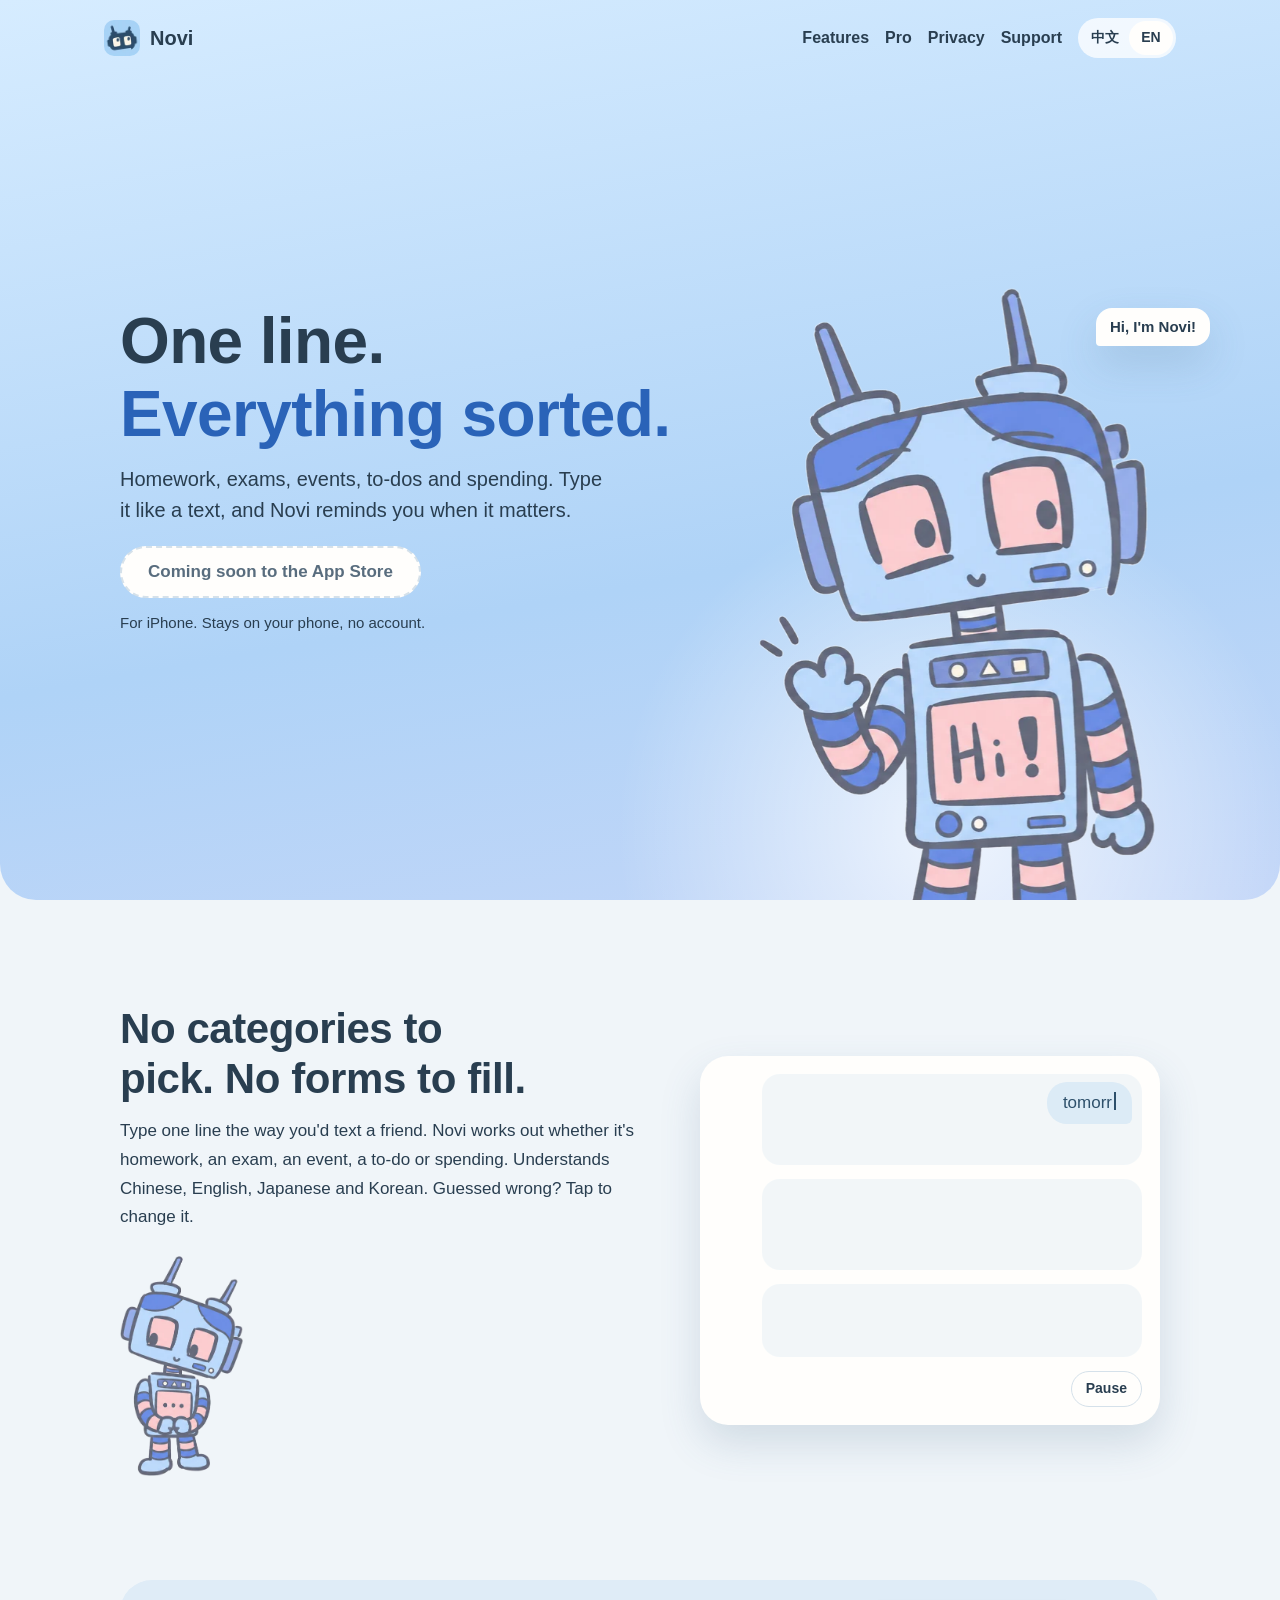
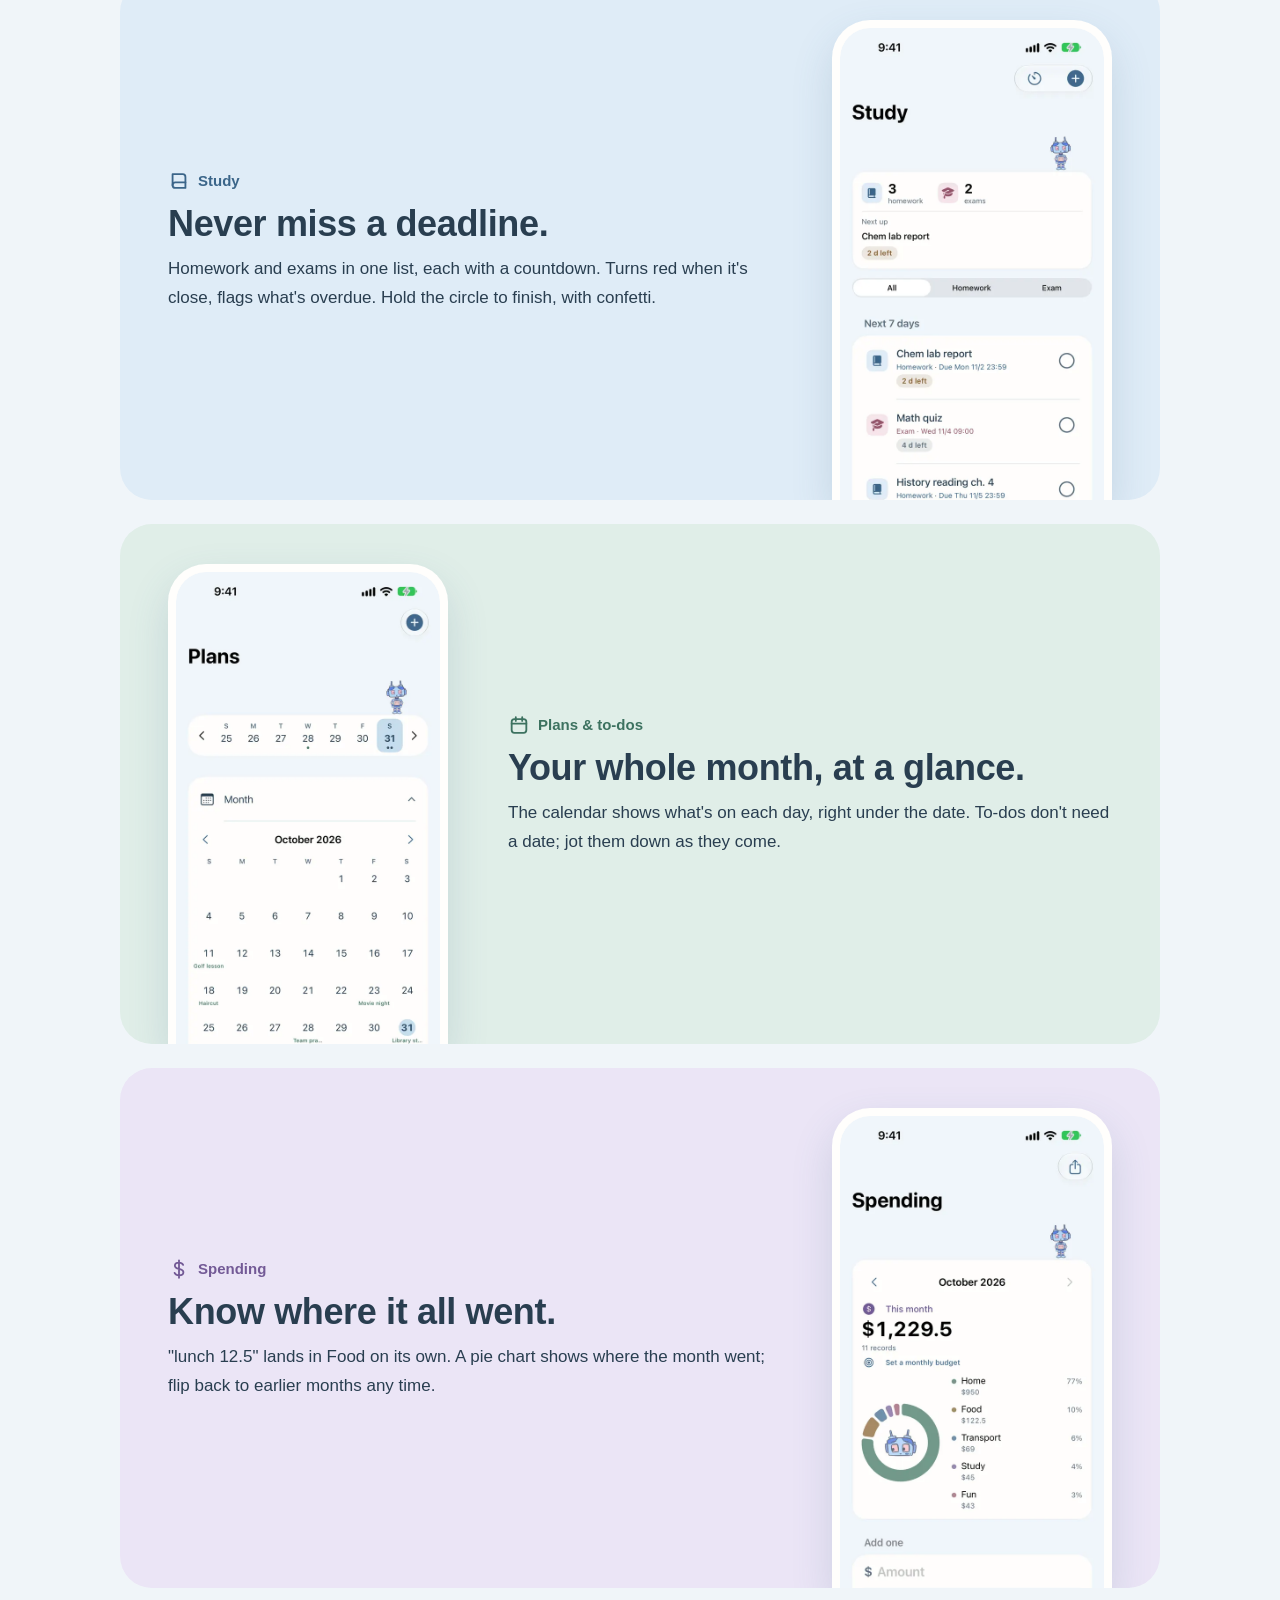
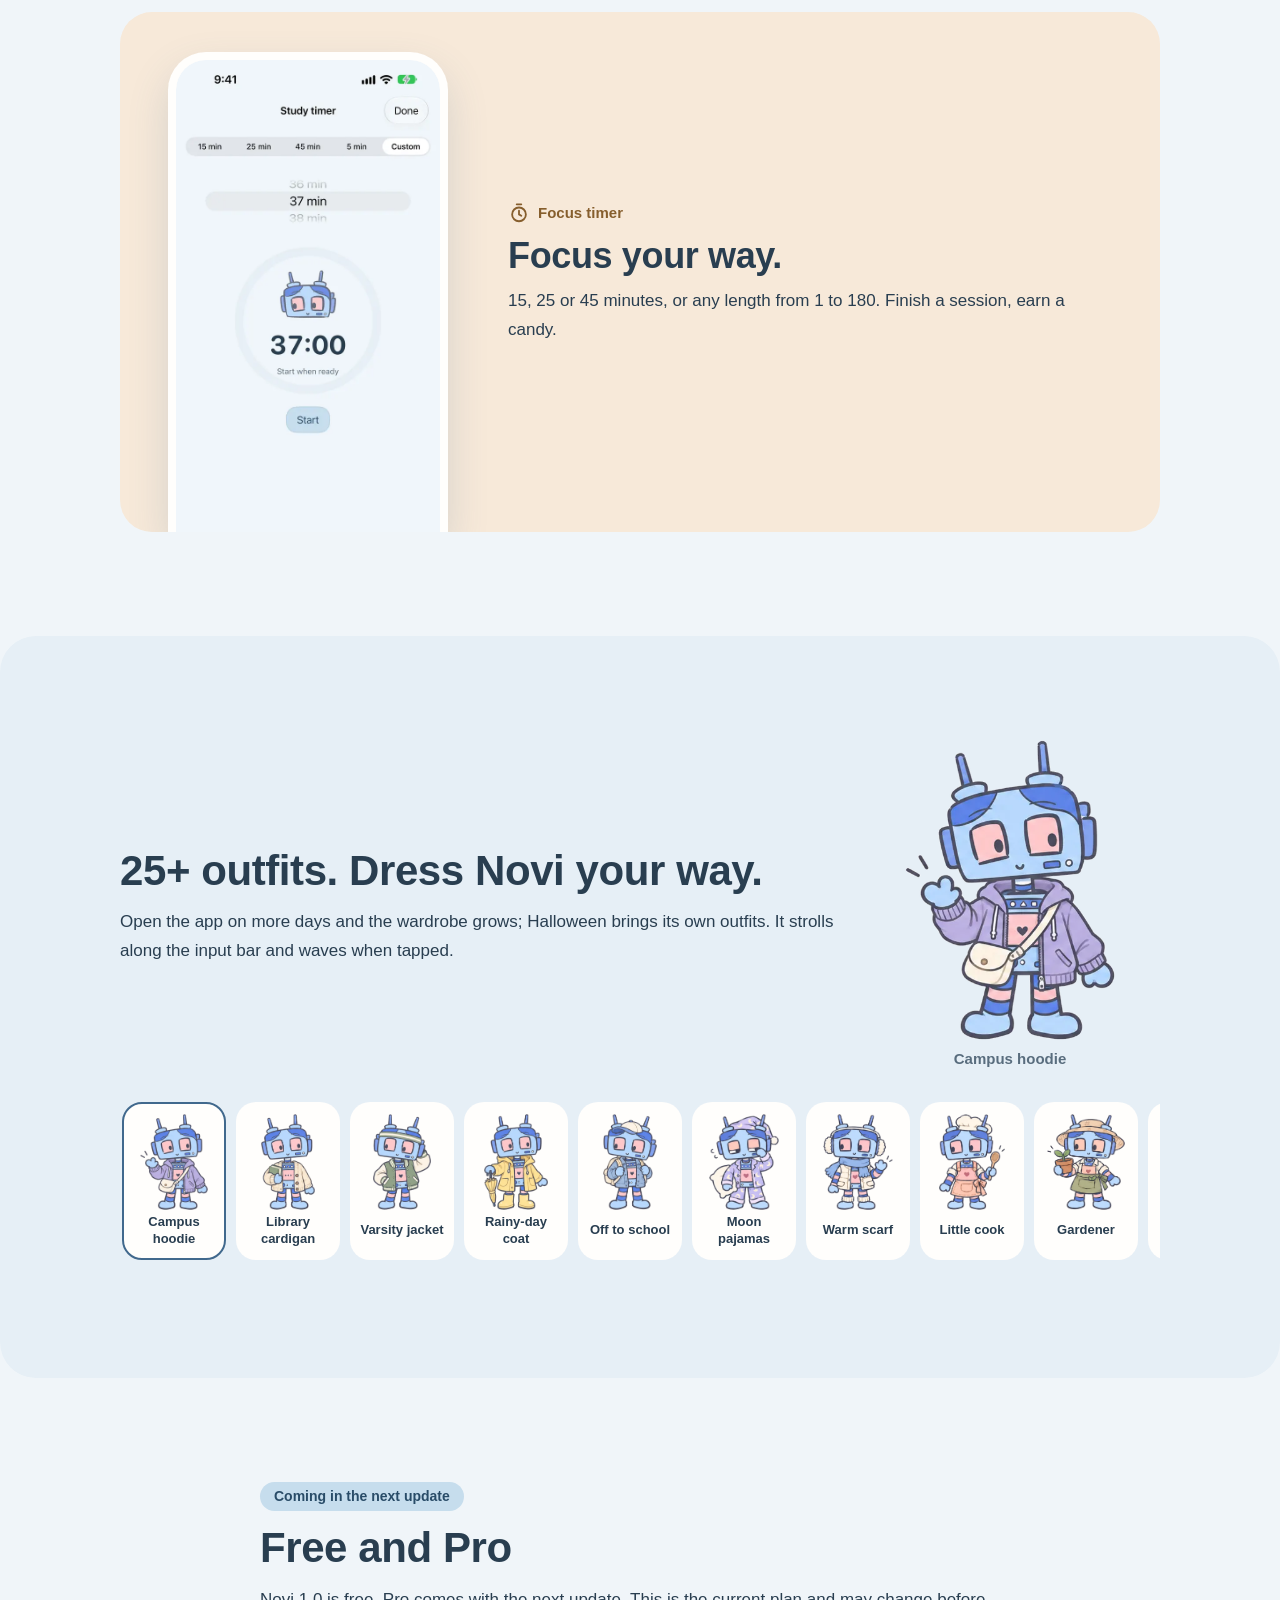
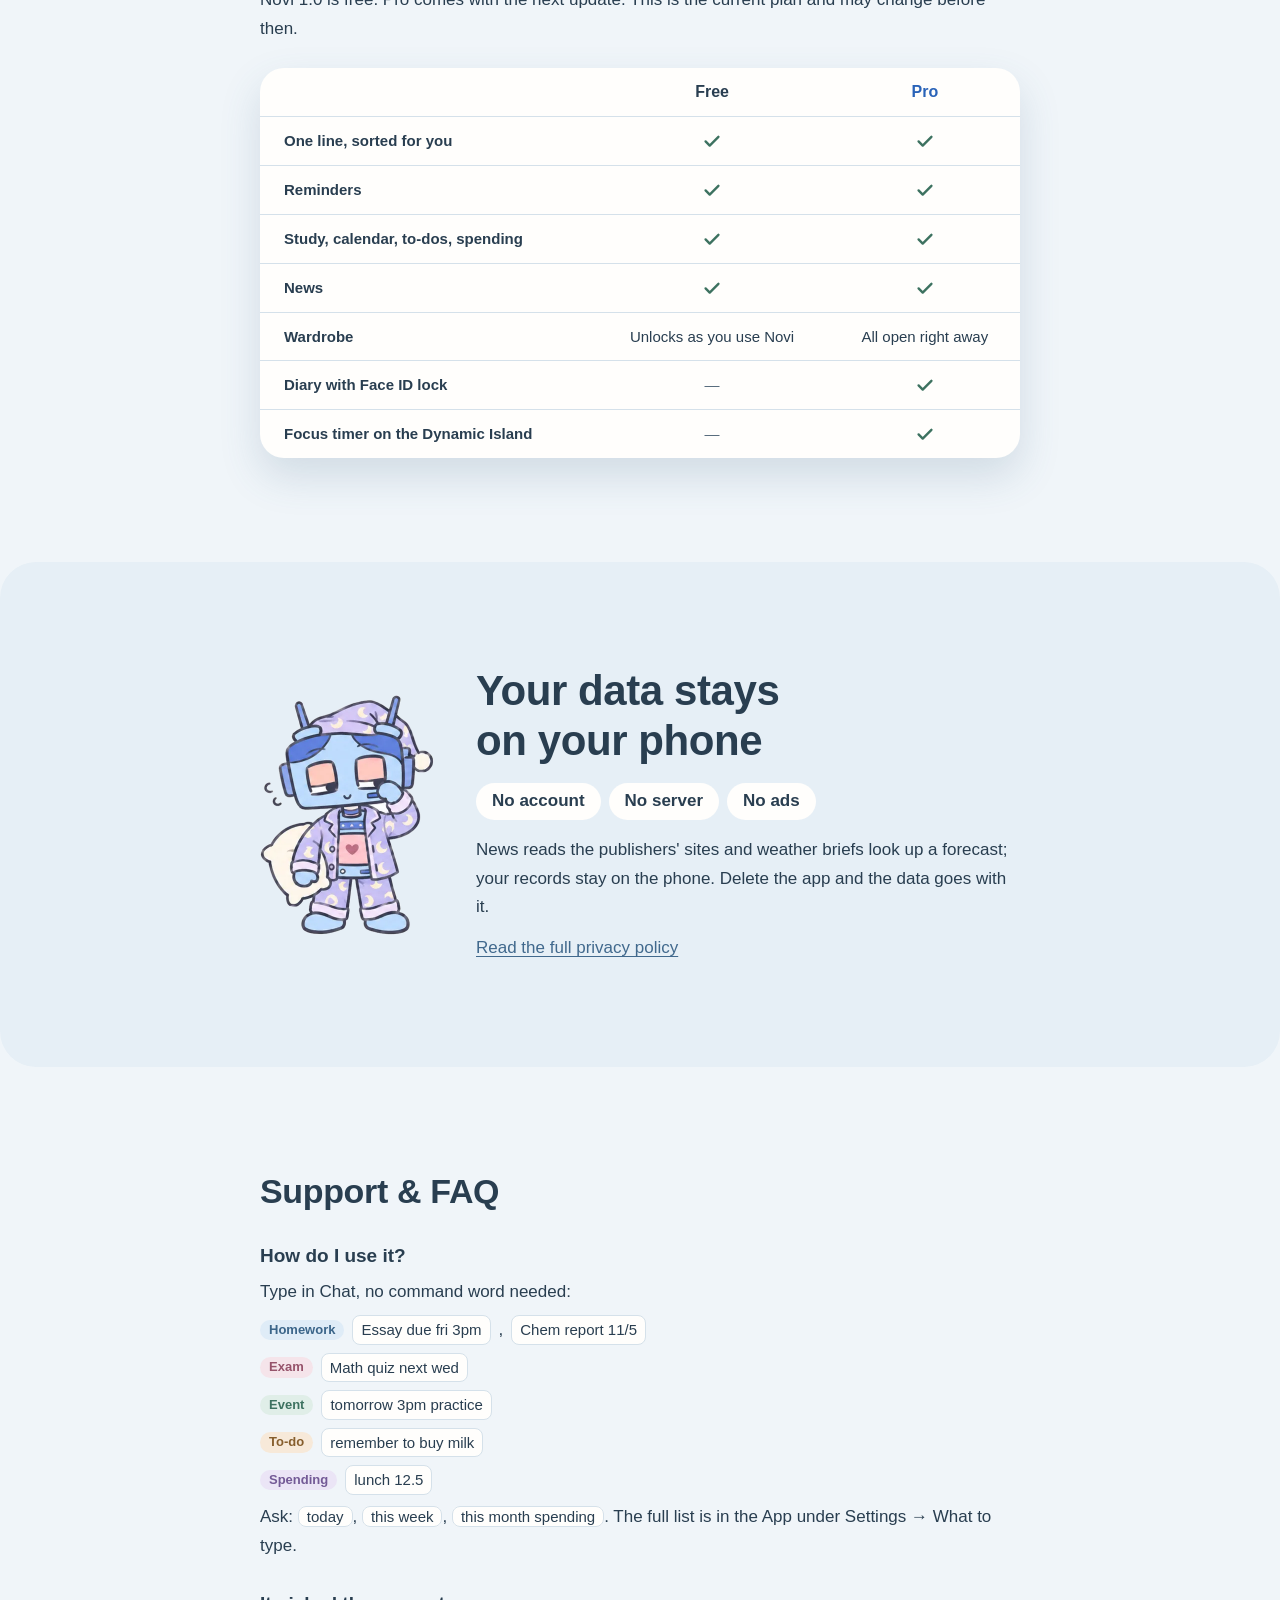
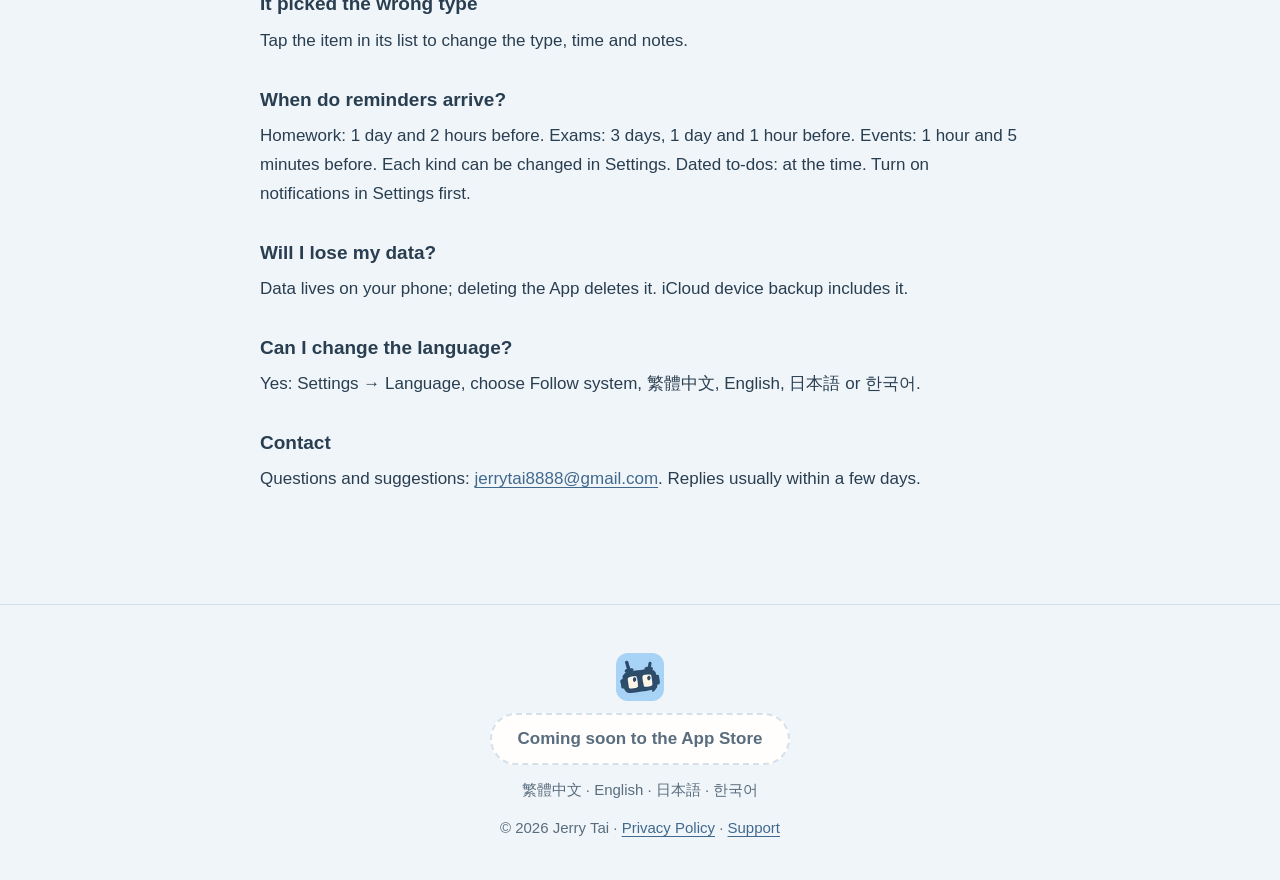
==== commit 9c171b32: "Serve the site from heynovi.app Push only after the DNS records resolve to GitHub Pages.  Co-Authore" ====
--- a/index.html
+++ b/index.html
@@ -5,7 +5,7 @@
 <meta name="viewport" content="width=device-width, initial-scale=1">
 <title>Novi：打一句，幫你分好</title>
 <meta name="description" content="Novi 是 iPhone 記事 app，也是陪你記事的小機器人。打一句話，作業、考試、行程、待辦、記帳自動分類，到時提醒。Type one line and Novi sorts homework, exams, events, to-dos and spending. Stays on your phone.">
-<link rel="canonical" href="https://t16jerry.github.io/jotly-site/">
+<link rel="canonical" href="https://heynovi.app/">
 <meta name="theme-color" content="#CEE8FF" media="(prefers-color-scheme: light)">
 <meta name="theme-color" content="#1B2A3A" media="(prefers-color-scheme: dark)">
 <meta name="color-scheme" content="light dark">
@@ -13,8 +13,8 @@
 <meta property="og:site_name" content="Novi">
 <meta property="og:title" content="Novi：One line. Everything sorted.">
 <meta property="og:description" content="打一句，Novi 幫你分好。Type one line; homework, exams, events, to-dos and spending sort themselves and remind you.">
-<meta property="og:url" content="https://t16jerry.github.io/jotly-site/">
-<meta property="og:image" content="https://t16jerry.github.io/jotly-site/assets/og.jpg">
+<meta property="og:url" content="https://heynovi.app/">
+<meta property="og:image" content="https://heynovi.app/assets/og.jpg">
 <meta property="og:image:width" content="1200">
 <meta property="og:image:height" content="630">
 <meta property="og:image:alt" content="Novi, a small blue robot waving, next to the words One line. Everything sorted.">
@@ -85,8 +85,8 @@
     <div class="demo-copy">
       <h2 lang="zh-Hant">不用選分類，不用填表單</h2>
       <h2 lang="en">No categories to pick. No forms to fill.</h2>
-      <p lang="zh-Hant">像傳訊息給朋友一樣打一句，Novi 自己判斷這是作業、考試、行程、待辦還是記帳。中文、英文都看得懂，判斷錯了，點一下就能改。</p>
-      <p lang="en">Type one line the way you'd text a friend. Novi works out whether it's homework, an exam, an event, a to-do or spending. Understands English and Chinese. Guessed wrong? Tap to change it.</p>
+      <p lang="zh-Hant">像傳訊息給朋友一樣打一句，Novi 自己判斷這是作業、考試、行程、待辦還是記帳。中文、英文、日文、韓文都看得懂，判斷錯了，點一下就能改。</p>
+      <p lang="en">Type one line the way you'd text a friend. Novi works out whether it's homework, an exam, an event, a to-do or spending. Understands Chinese, English, Japanese and Korean. Guessed wrong? Tap to change it.</p>
       <img class="demo-novi" src="assets/novi-listen.webp" width="313" height="560" loading="lazy" alt="" >
     </div>
     <div class="demo-panel">
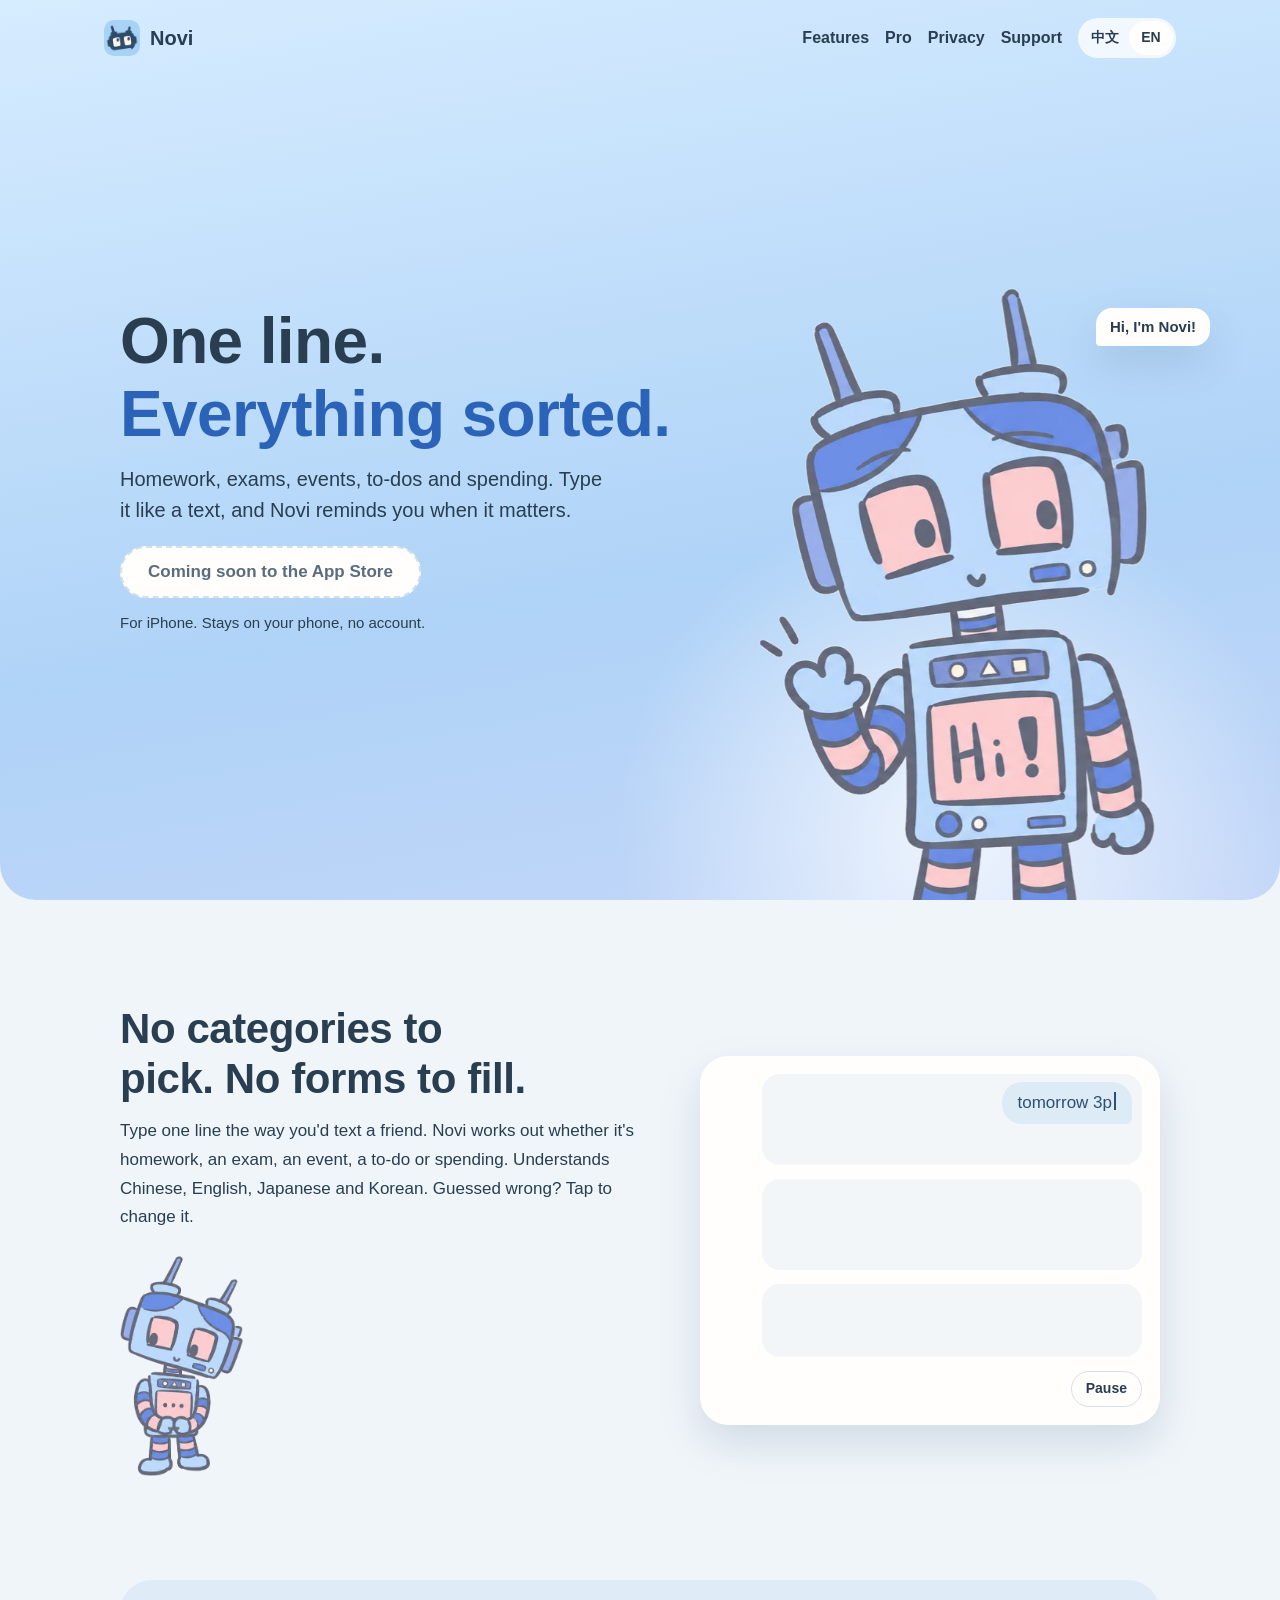
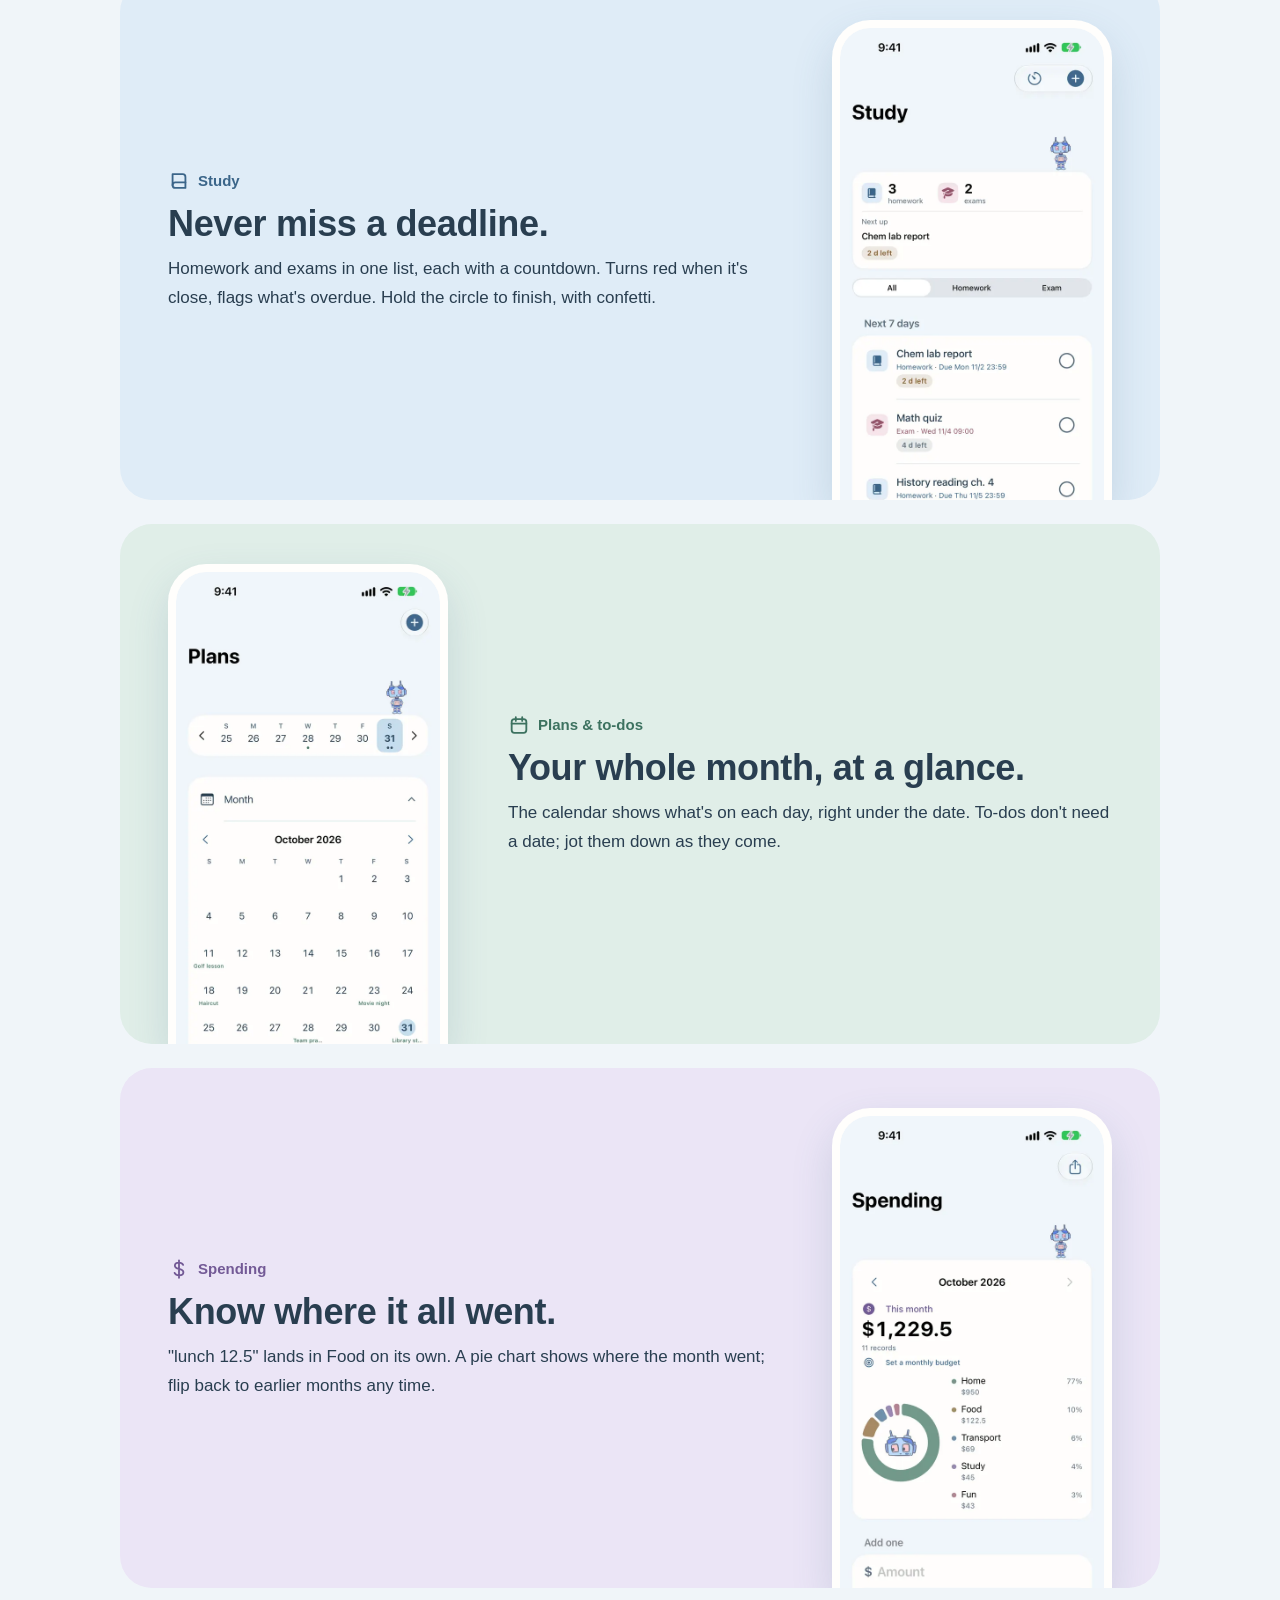
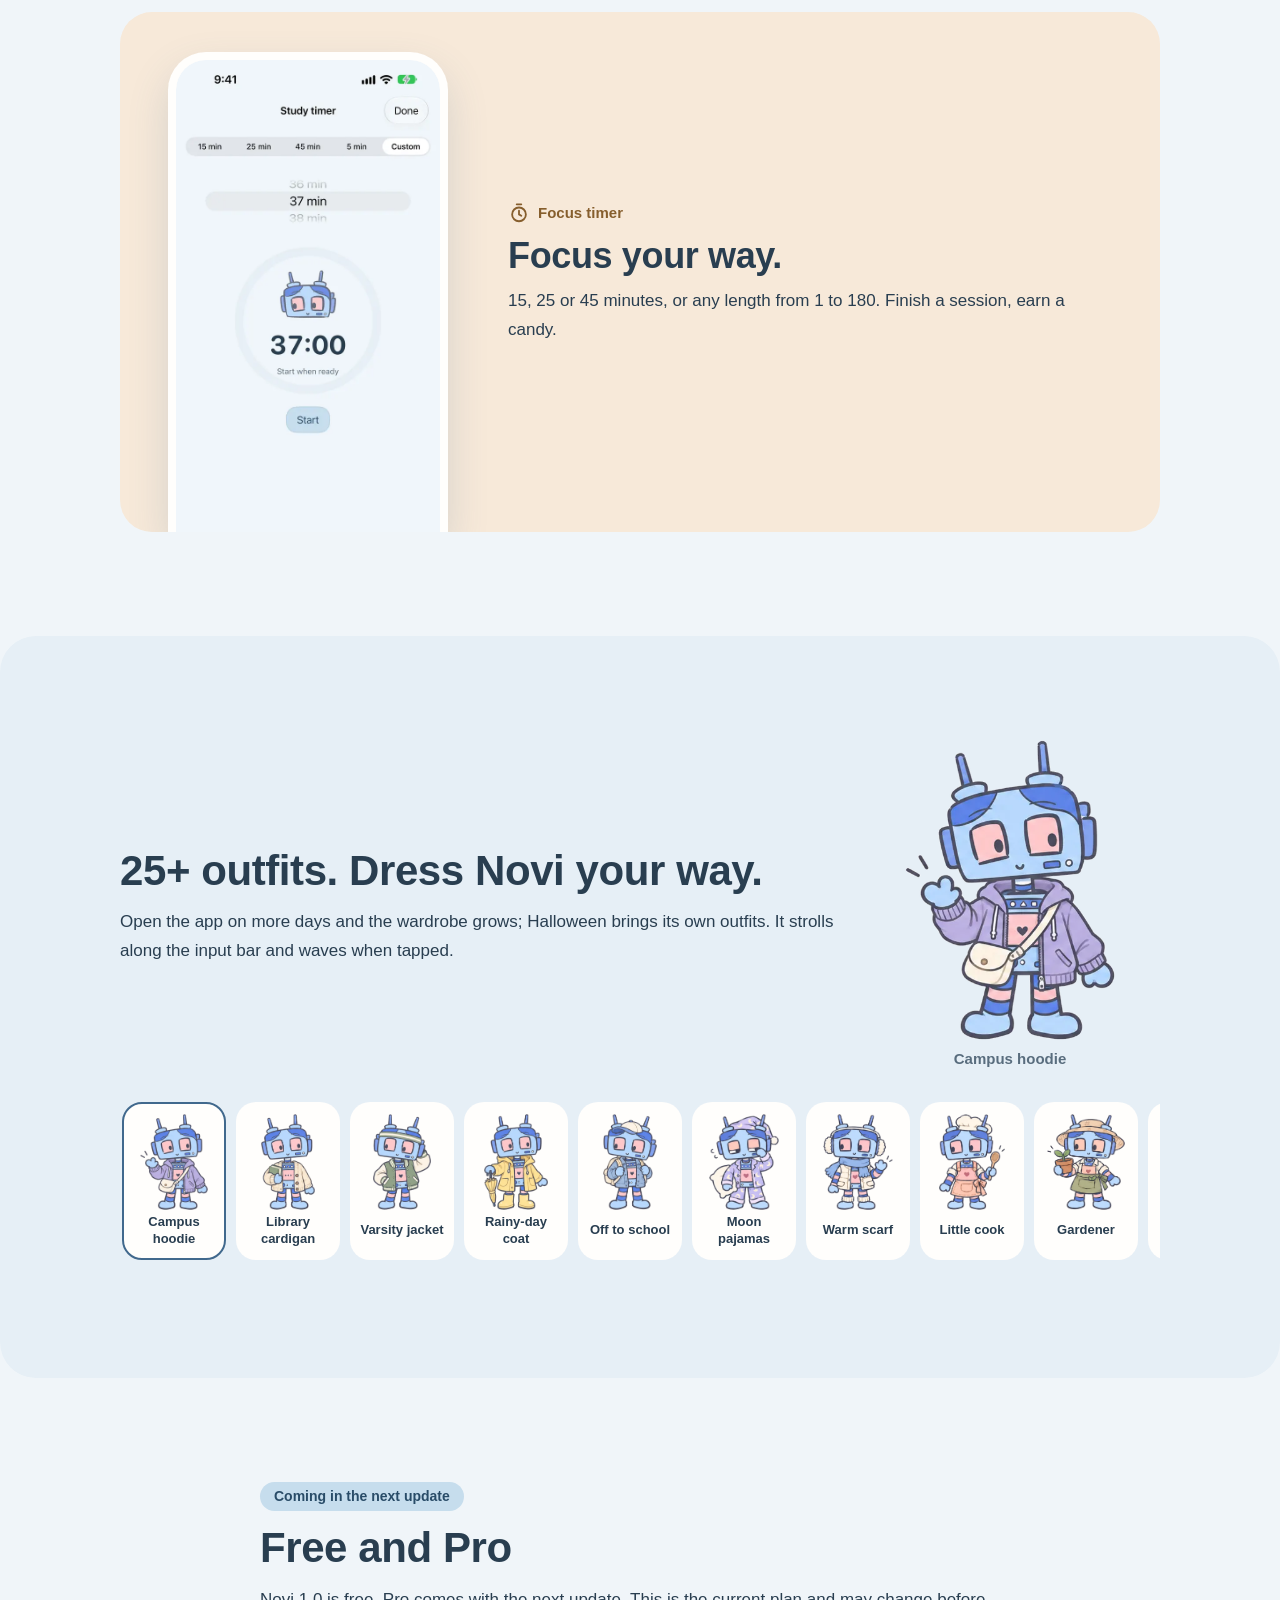
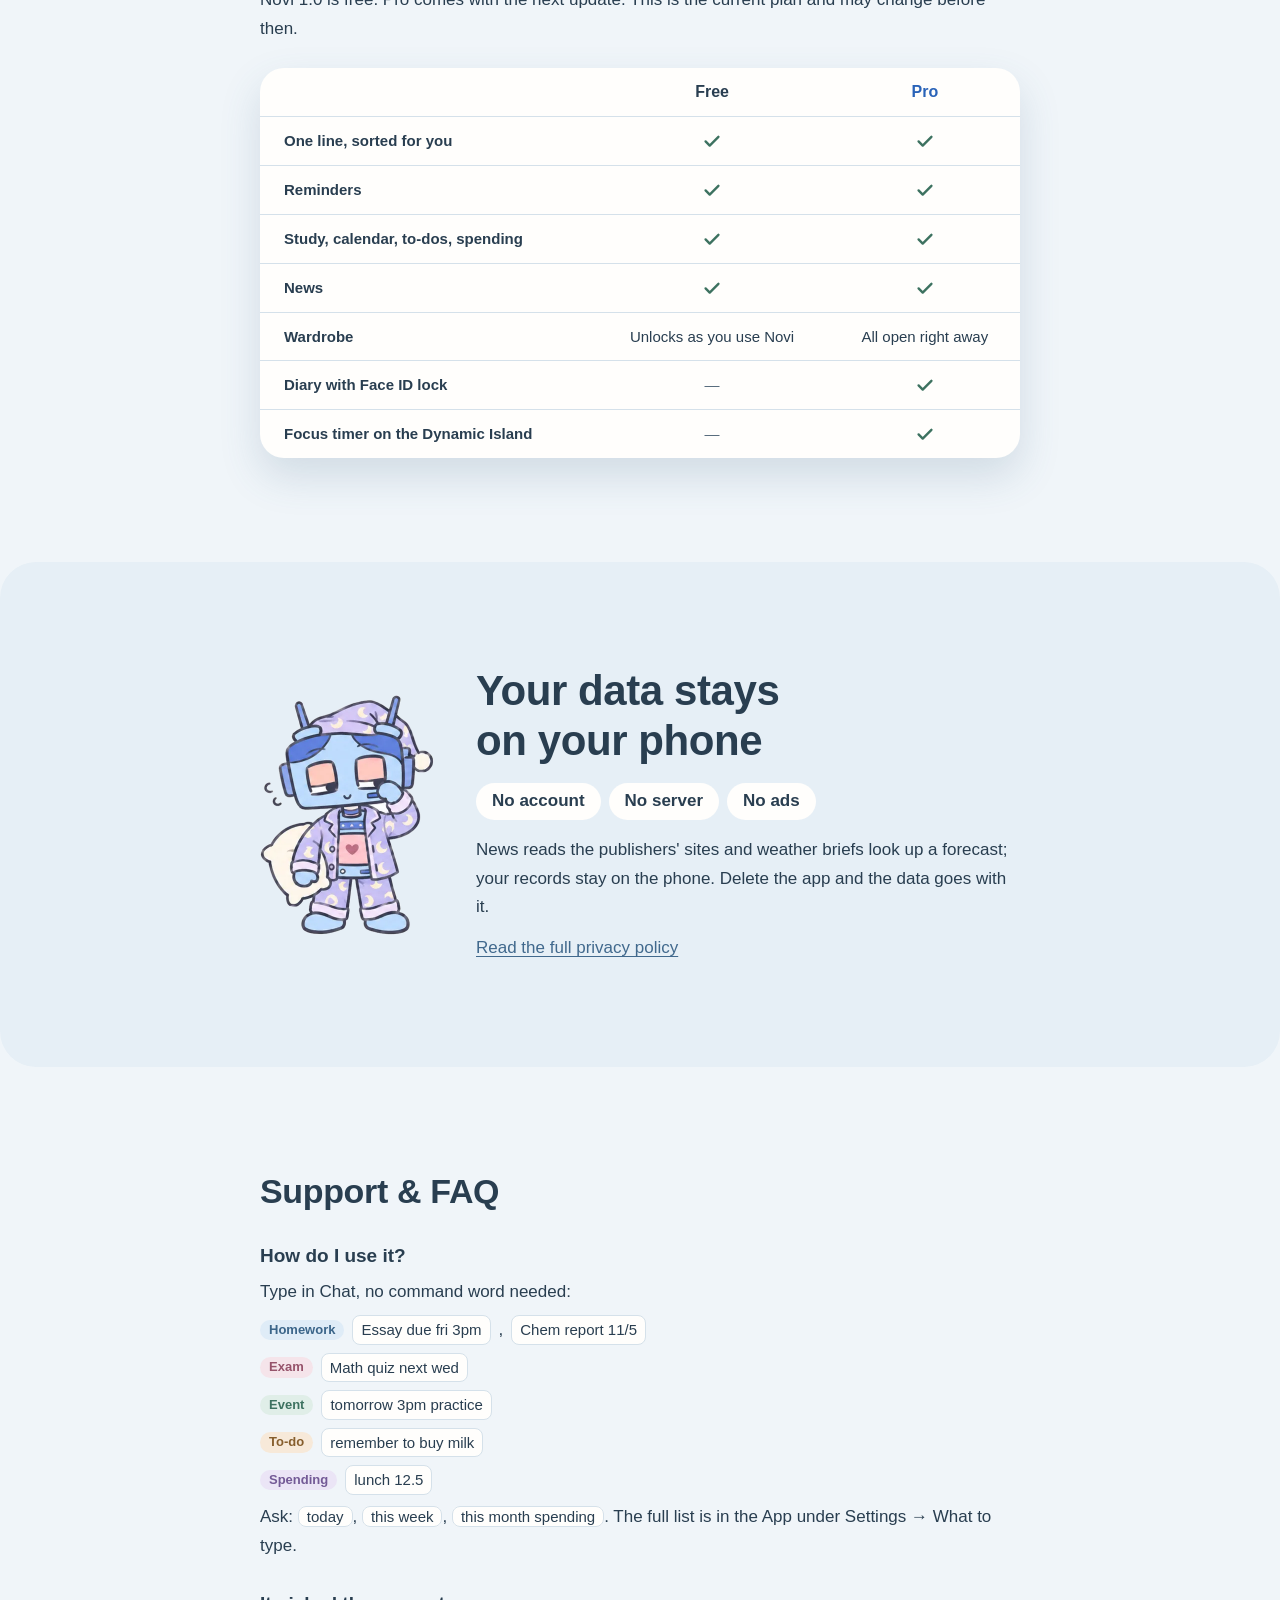
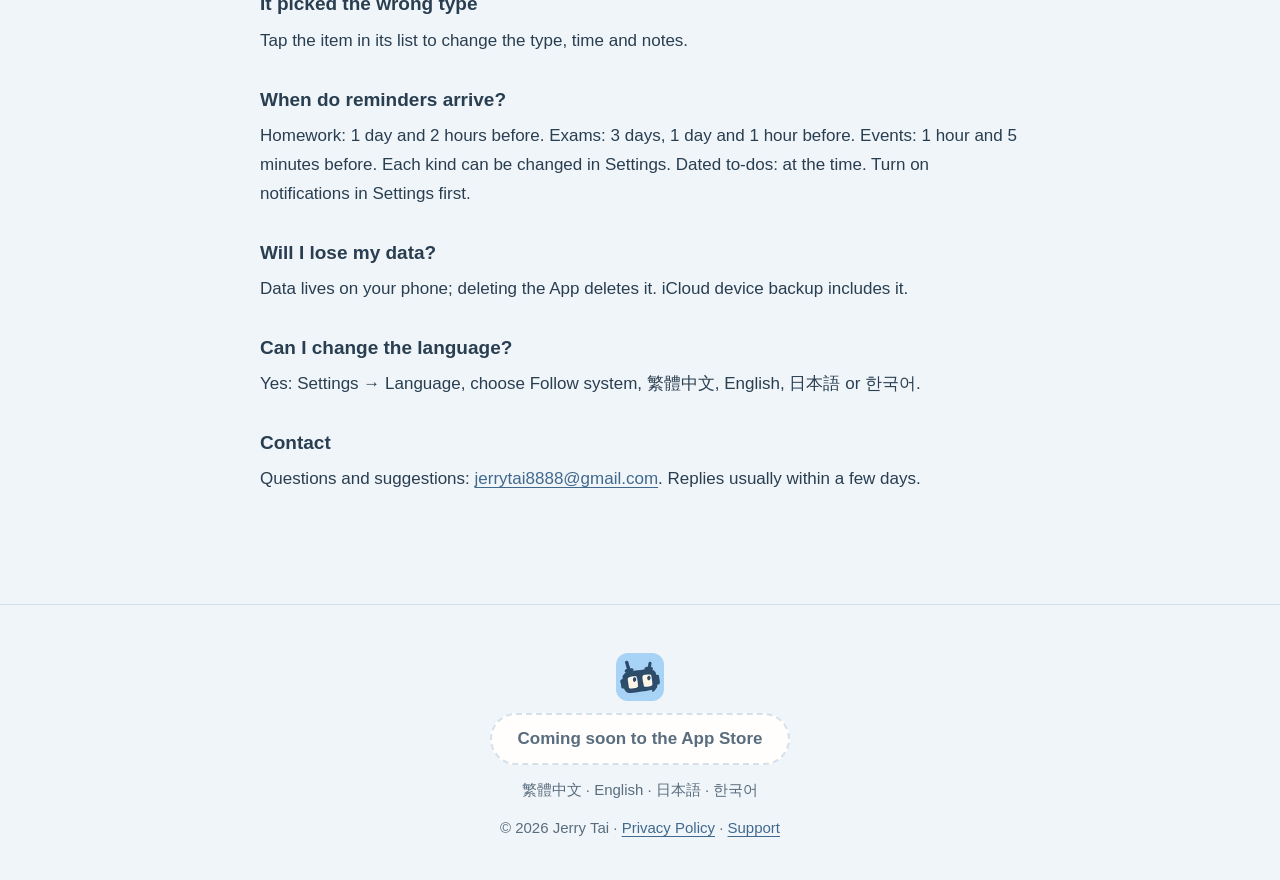
==== commit 7faa6954: "Say Novi understands all four languages Co-Authored-By: Claude Opus 5.5 <noreply@anthropic.com>" ====
--- a/index.html
+++ b/index.html
@@ -5,7 +5,7 @@
 <meta name="viewport" content="width=device-width, initial-scale=1">
 <title>Novi：打一句，幫你分好</title>
 <meta name="description" content="Novi 是 iPhone 記事 app，也是陪你記事的小機器人。打一句話，作業、考試、行程、待辦、記帳自動分類，到時提醒。Type one line and Novi sorts homework, exams, events, to-dos and spending. Stays on your phone.">
-<link rel="canonical" href="https://heynovi.app/">
+<link rel="canonical" href="https://t16jerry.github.io/jotly-site/">
 <meta name="theme-color" content="#CEE8FF" media="(prefers-color-scheme: light)">
 <meta name="theme-color" content="#1B2A3A" media="(prefers-color-scheme: dark)">
 <meta name="color-scheme" content="light dark">
@@ -13,8 +13,8 @@
 <meta property="og:site_name" content="Novi">
 <meta property="og:title" content="Novi：One line. Everything sorted.">
 <meta property="og:description" content="打一句，Novi 幫你分好。Type one line; homework, exams, events, to-dos and spending sort themselves and remind you.">
-<meta property="og:url" content="https://heynovi.app/">
-<meta property="og:image" content="https://heynovi.app/assets/og.jpg">
+<meta property="og:url" content="https://t16jerry.github.io/jotly-site/">
+<meta property="og:image" content="https://t16jerry.github.io/jotly-site/assets/og.jpg">
 <meta property="og:image:width" content="1200">
 <meta property="og:image:height" content="630">
 <meta property="og:image:alt" content="Novi, a small blue robot waving, next to the words One line. Everything sorted.">
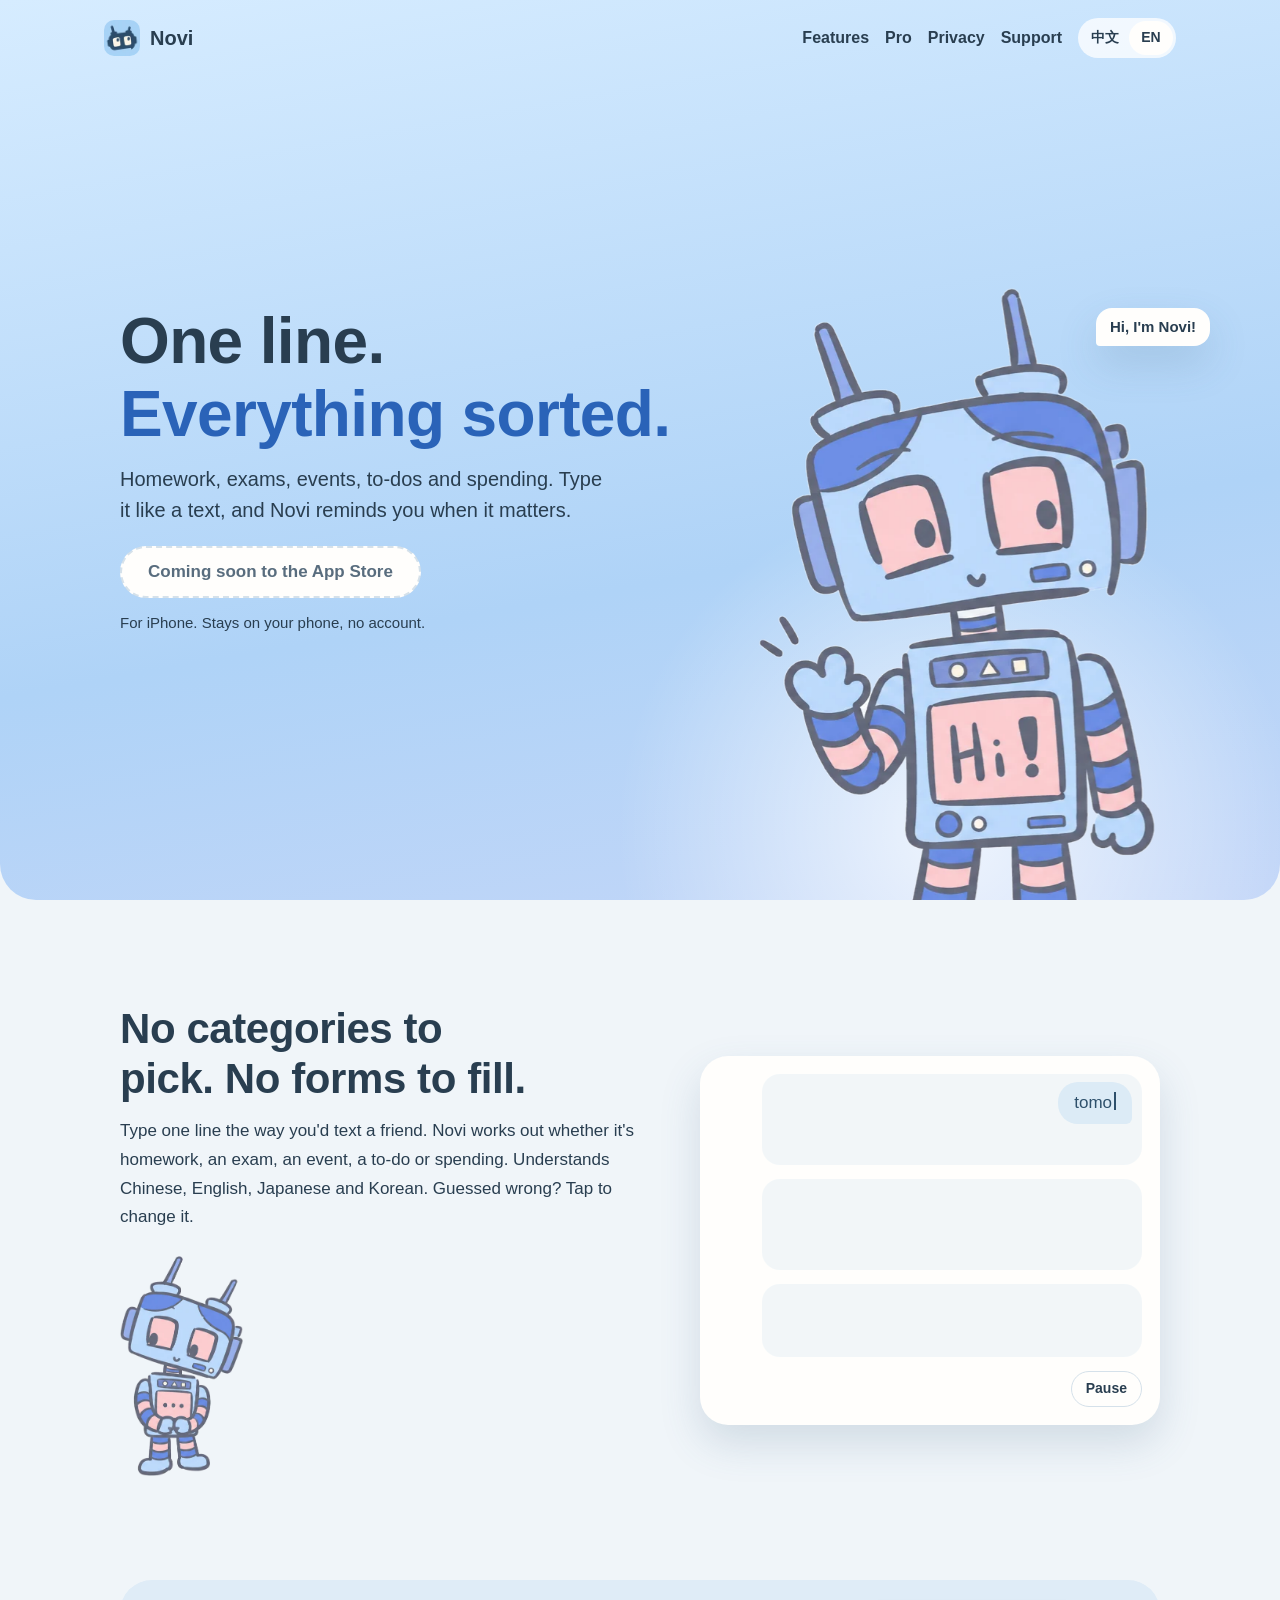
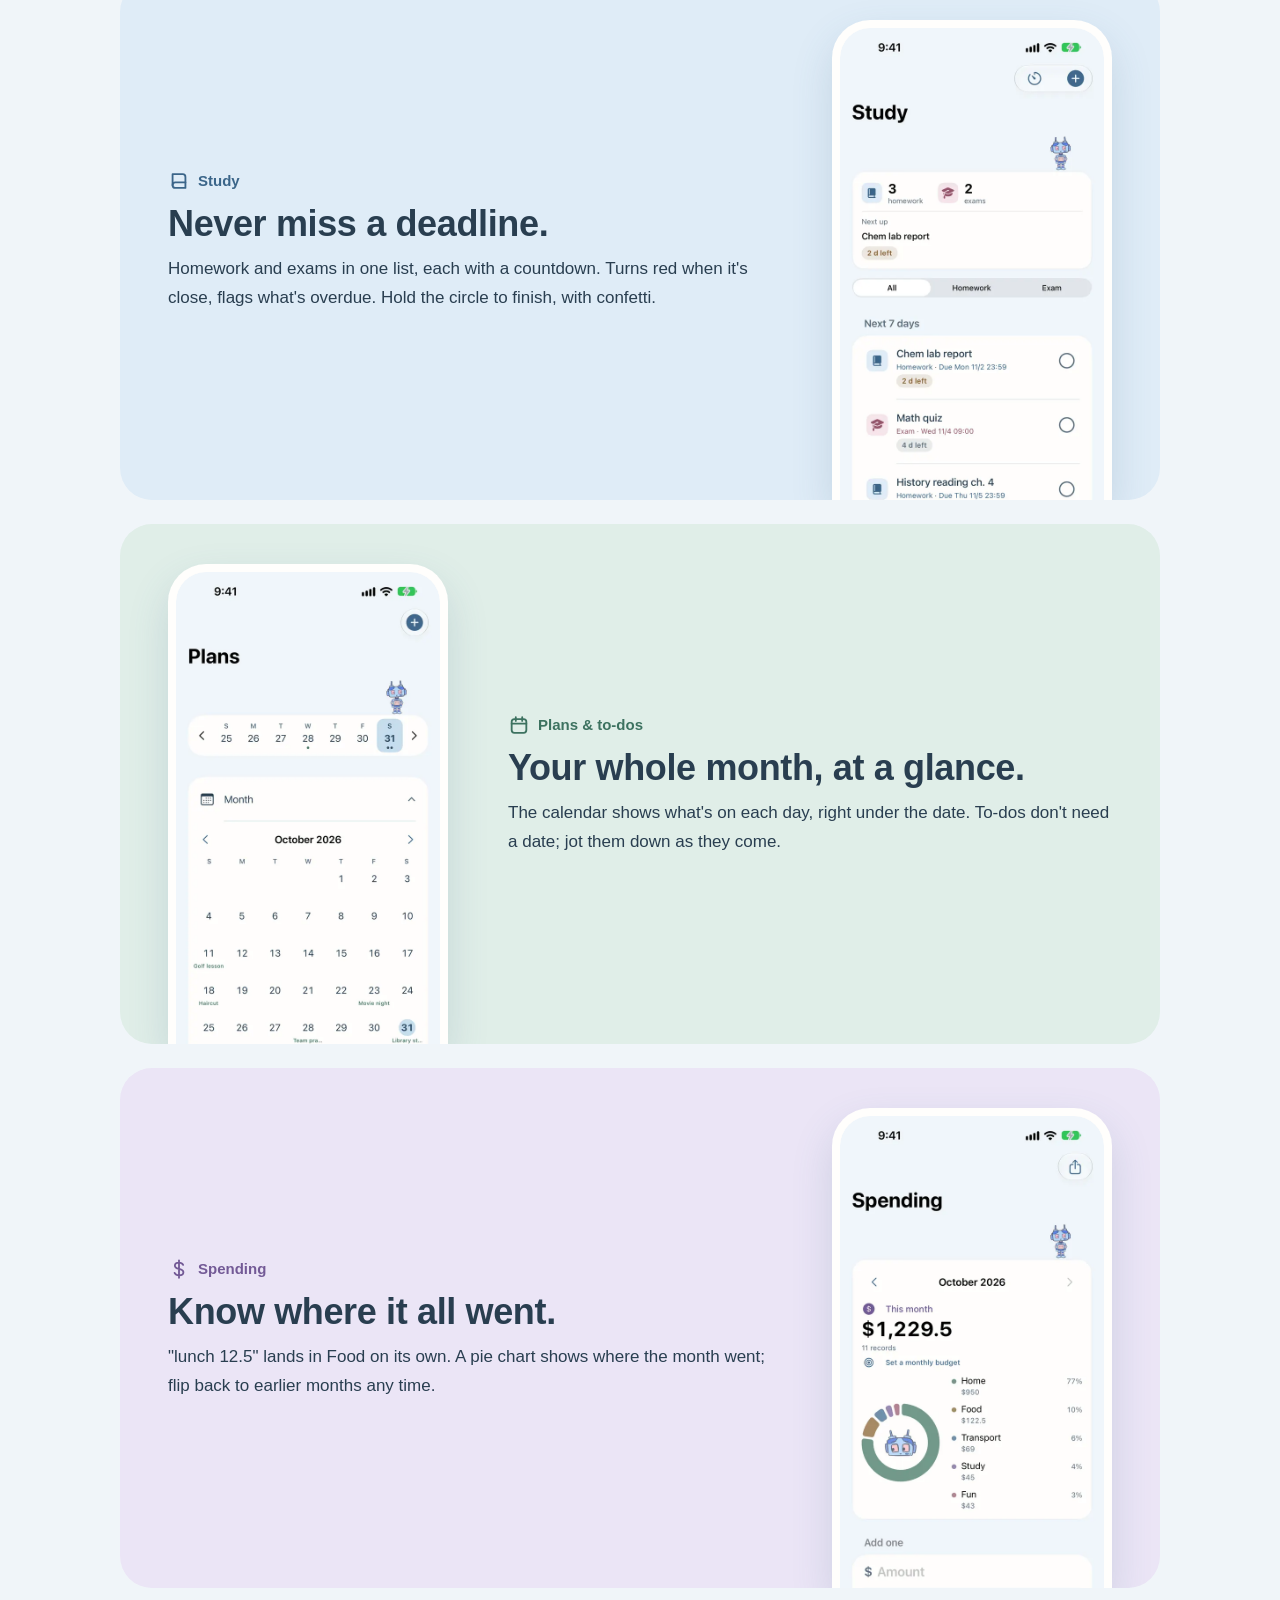
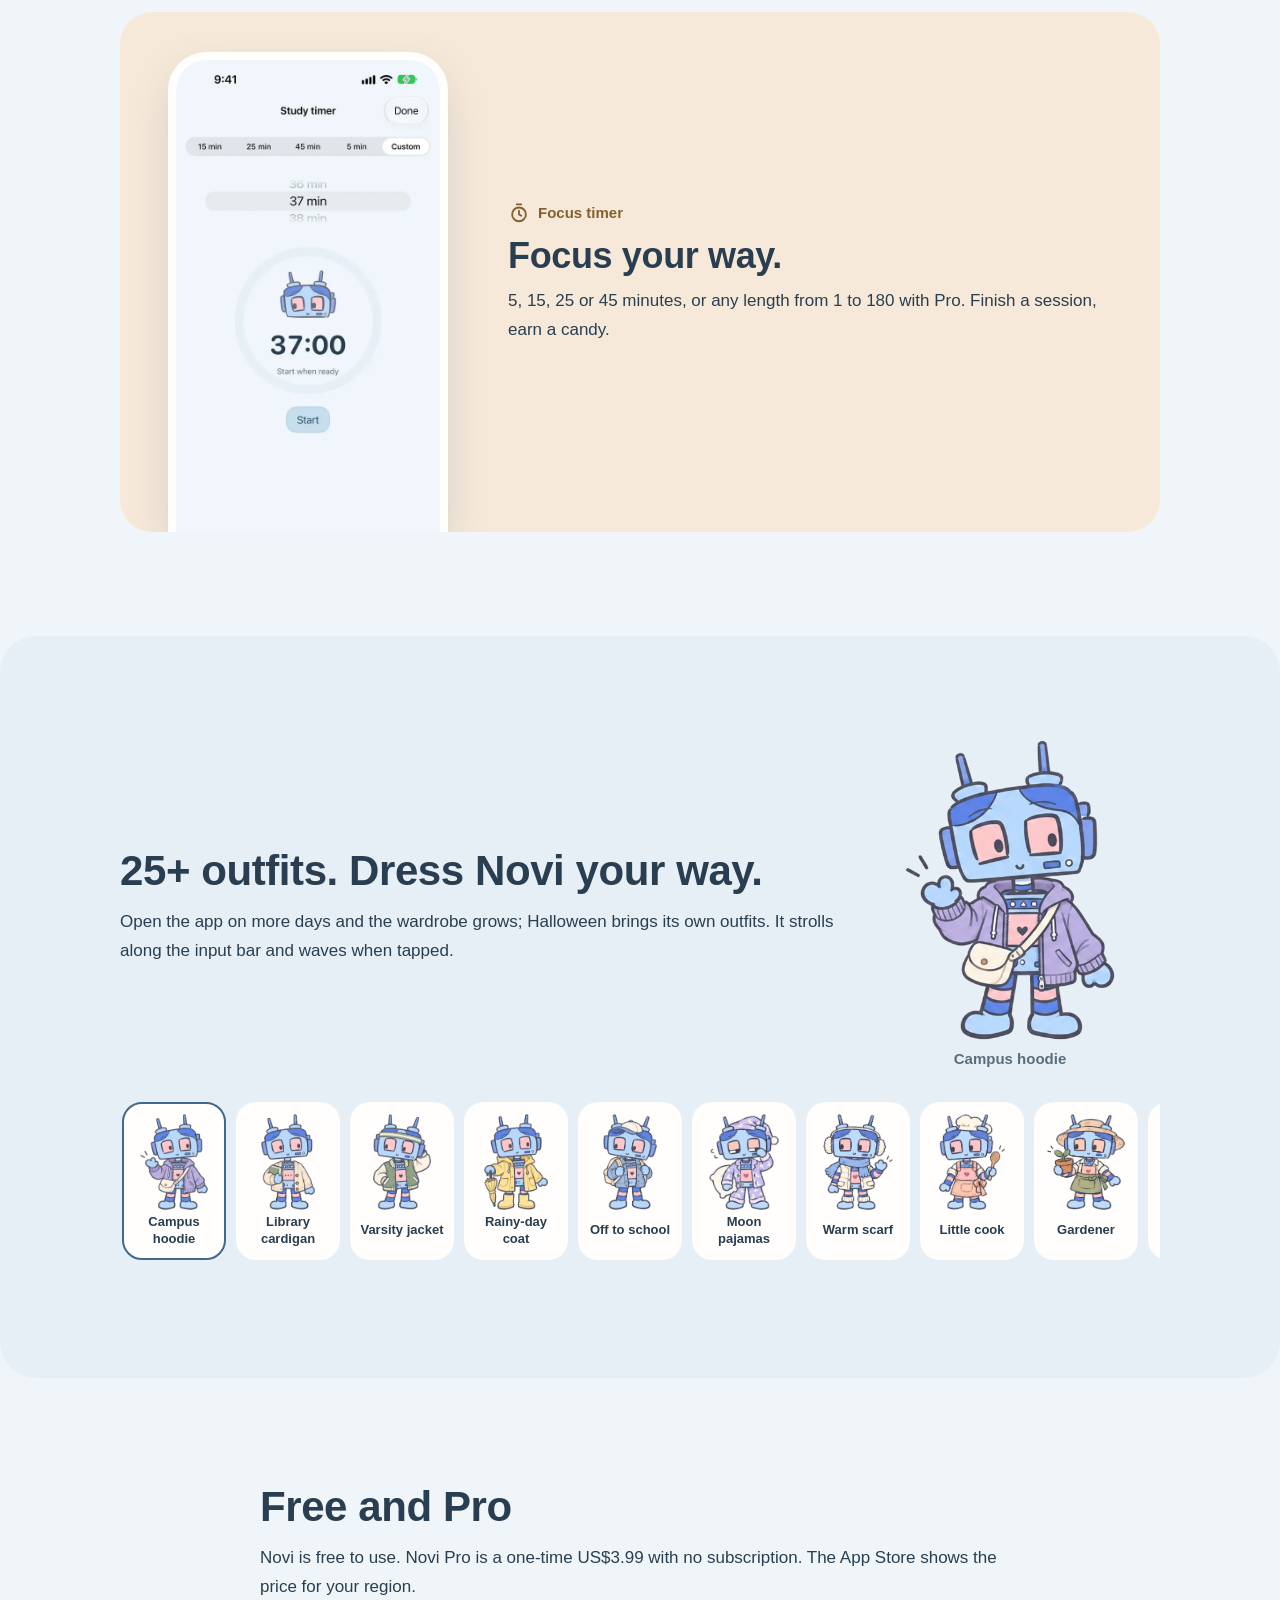
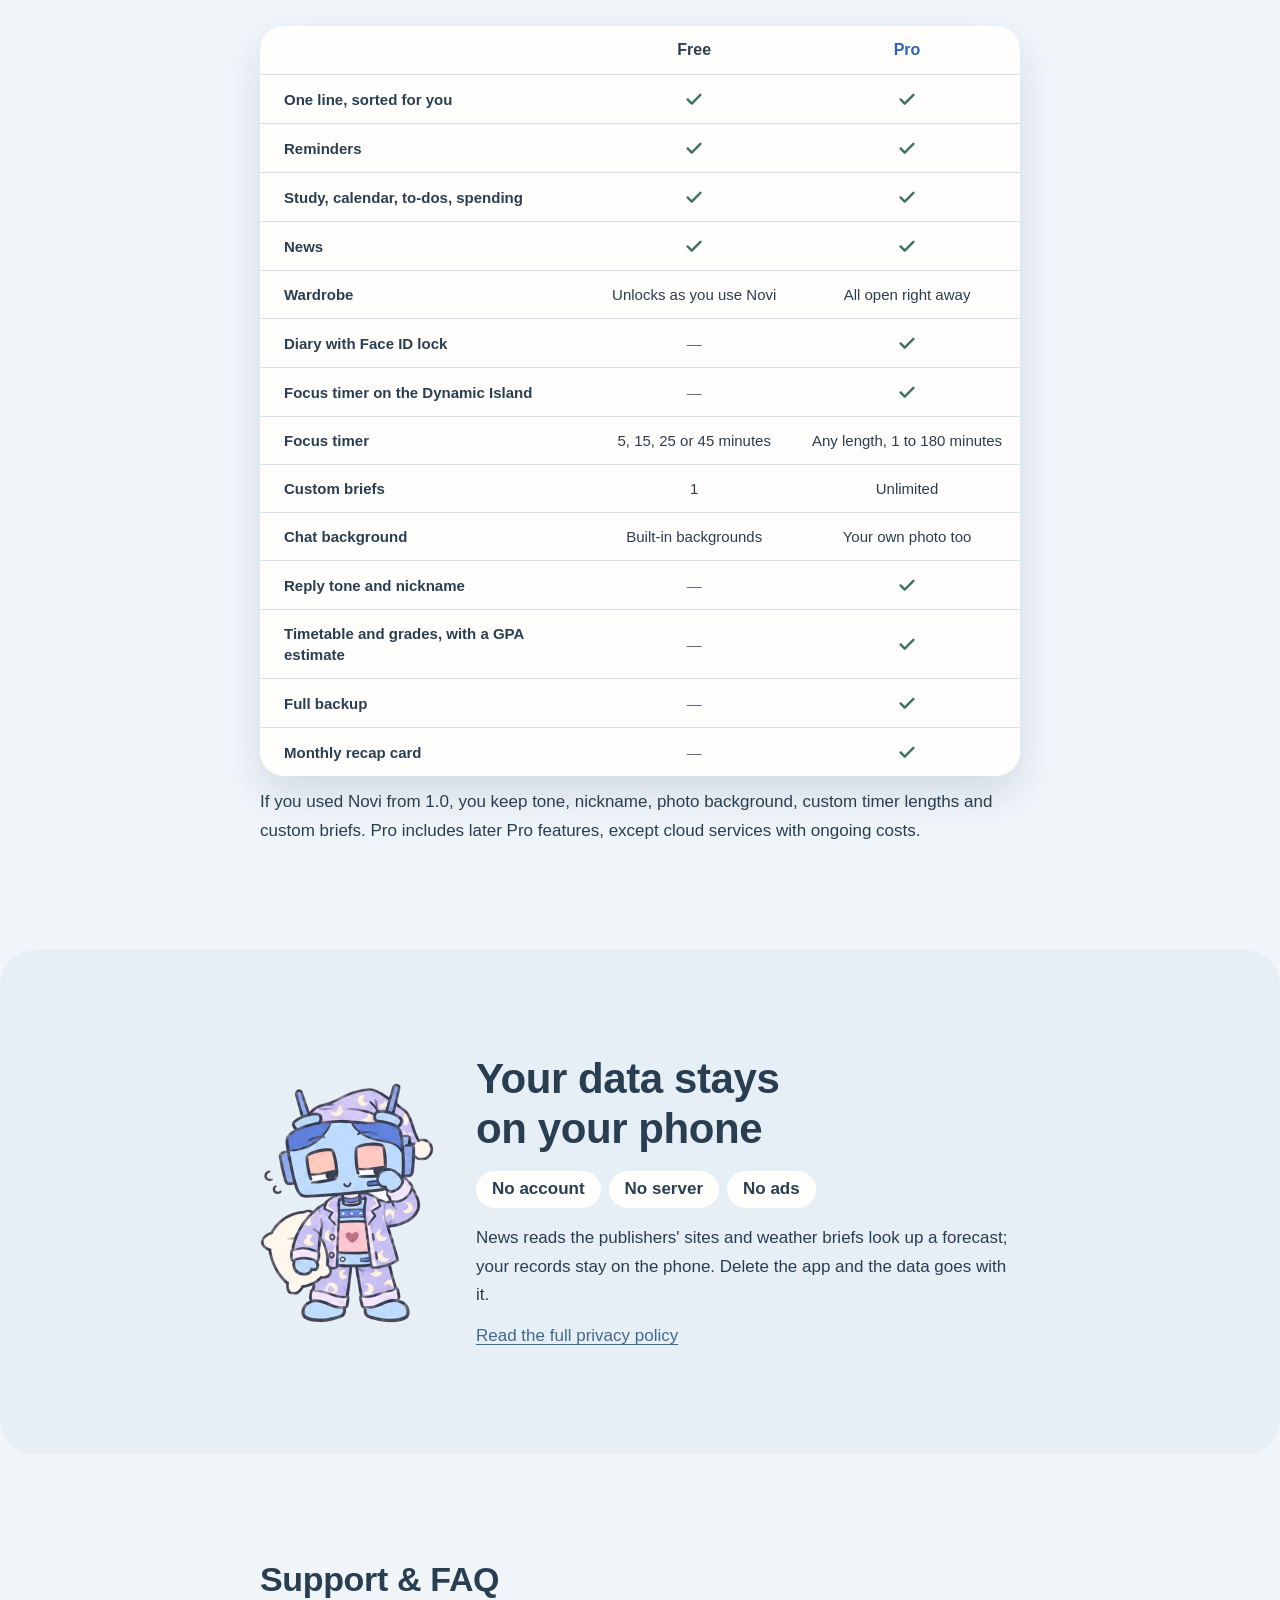
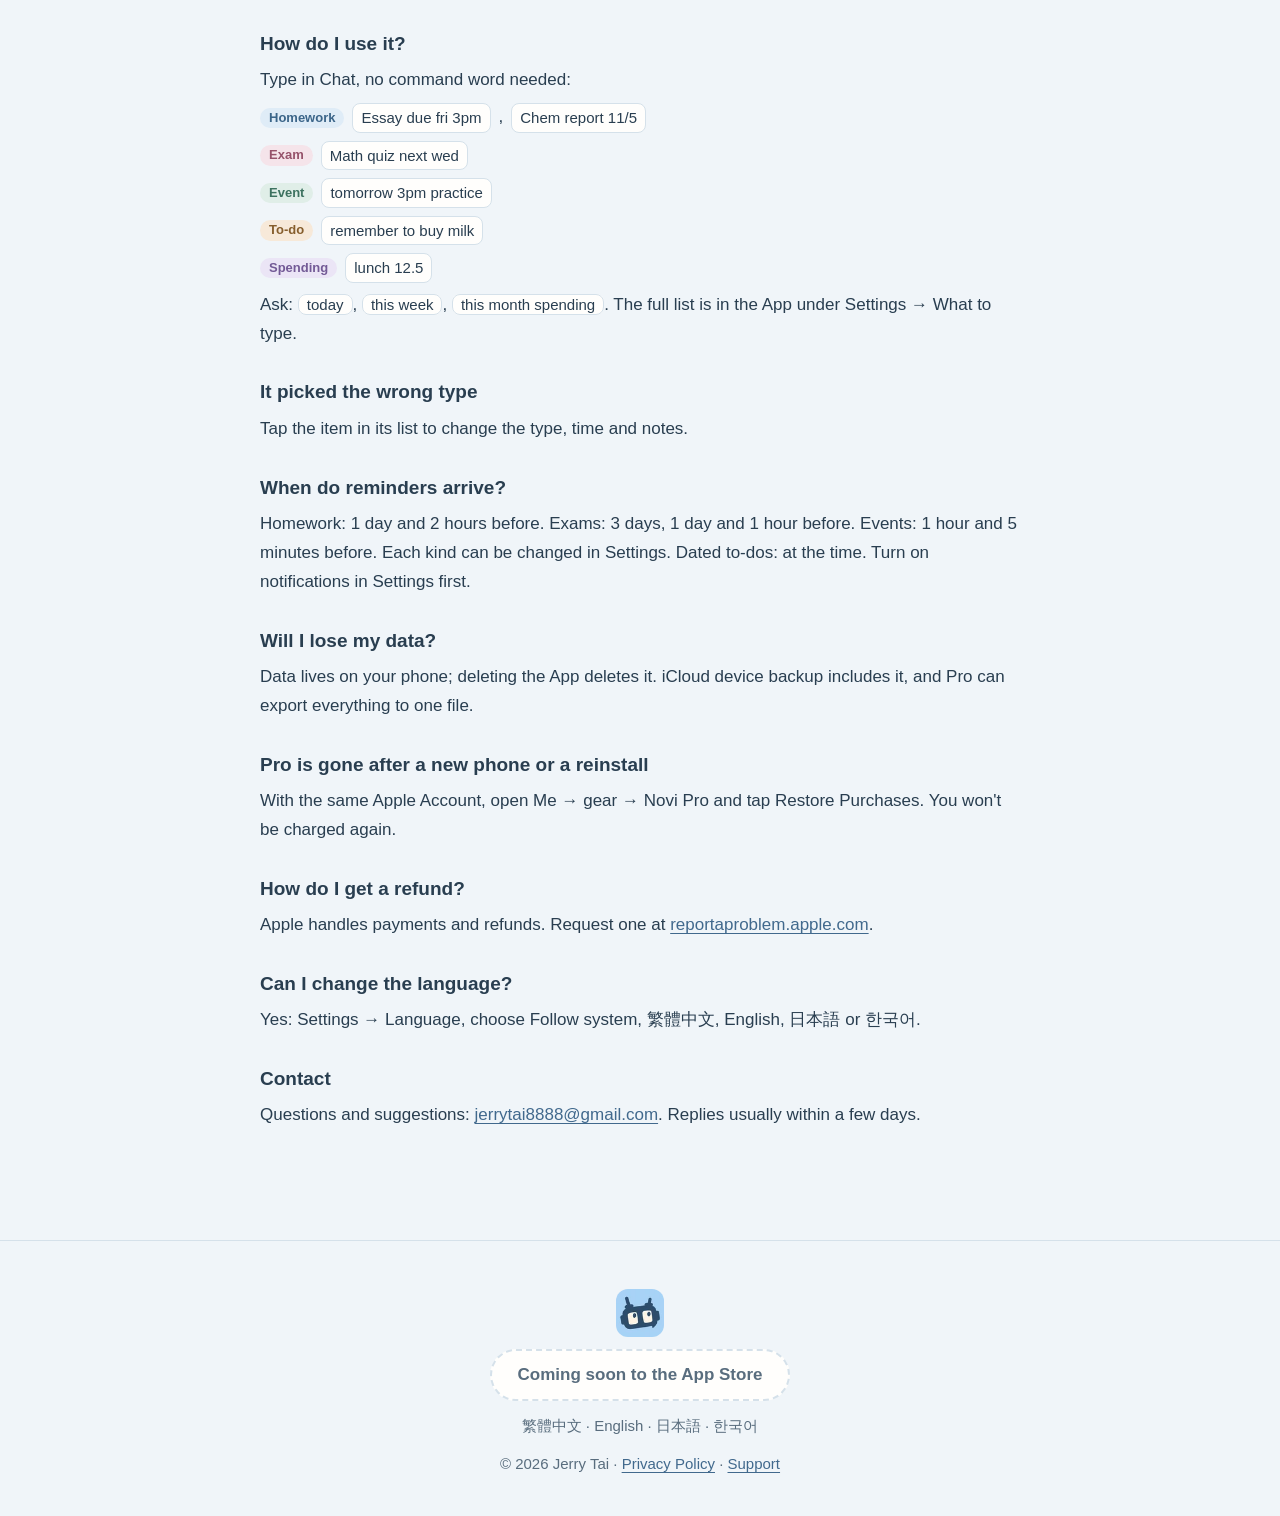
==== commit b62ee272: "Show the real Pro plan, price and restore steps for Novi 1.1 Co-Authored-By: Claude Opus 5.5 <norepl" ====
--- a/index.html
+++ b/index.html
@@ -187,8 +187,8 @@
         <p class="kicker"><svg><use href="#i-timer"/></svg><span lang="zh-Hant">讀書計時</span><span lang="en">Focus timer</span></p>
         <h3 lang="zh-Hant">想專心多久，你決定</h3>
         <h3 lang="en">Focus your way.</h3>
-        <p lang="zh-Hant">15、25、45 分鐘，或自訂 1 到 180 分鐘。Novi 陪你專心，完成拿一顆糖果。</p>
-        <p lang="en">15, 25 or 45 minutes, or any length from 1 to 180. Finish a session, earn a candy.</p>
+        <p lang="zh-Hant">5、15、25、45 分鐘，Pro 可以自訂 1 到 180 分鐘。Novi 陪你專心，完成拿一顆糖果。</p>
+        <p lang="en">5, 15, 25 or 45 minutes, or any length from 1 to 180 with Pro. Finish a session, earn a candy.</p>
       </div>
       <div class="phone">
         <img lang="zh-Hant" src="assets/shots/zh-focus.webp" width="600" height="1304" loading="lazy" alt="Novi 讀書計時頁：選好時間，Novi 在倒數圓圈裡陪你。">
@@ -240,11 +240,10 @@
 
 <section class="band" id="pro">
   <div class="wrap narrow">
-    <p class="next"><span lang="zh-Hant">下一次更新推出</span><span lang="en">Coming in the next update</span></p>
     <h2 lang="zh-Hant">免費版與 Pro</h2>
     <h2 lang="en">Free and Pro</h2>
-    <p lang="zh-Hant">Novi 1.0 是免費的。Pro 會在下一次更新推出，以下是目前的規劃，推出前可能調整。</p>
-    <p lang="en">Novi 1.0 is free. Pro comes with the next update. This is the current plan and may change before then.</p>
+    <p lang="zh-Hant">Novi 免費就能用。Novi Pro 一次買斷 US$3.99，沒有訂閱，各地價格以 App Store 顯示為準。</p>
+    <p lang="en">Novi is free to use. Novi Pro is a one-time US$3.99 with no subscription. The App Store shows the price for your region.</p>
     <div class="plan">
       <table>
         <thead>
@@ -262,9 +261,18 @@
           <tr><th scope="row"><span lang="zh-Hant">衣櫥</span><span lang="en">Wardrobe</span></th><td><span lang="zh-Hant">多開幾天解鎖</span><span lang="en">Unlocks as you use Novi</span></td><td><span lang="zh-Hant">立刻全開</span><span lang="en">All open right away</span></td></tr>
           <tr><th scope="row"><span lang="zh-Hant">日記簿，可用 Face ID 上鎖</span><span lang="en">Diary with Face ID lock</span></th><td class="none">—<span class="sr-only" lang="zh-Hant">不含</span><span class="sr-only" lang="en">Not included</span></td><td><svg role="img" aria-label="✓"><use href="#i-check"/></svg></td></tr>
           <tr><th scope="row"><span lang="zh-Hant">動態島陪讀</span><span lang="en">Focus timer on the Dynamic Island</span></th><td class="none">—<span class="sr-only" lang="zh-Hant">不含</span><span class="sr-only" lang="en">Not included</span></td><td><svg role="img" aria-label="✓"><use href="#i-check"/></svg></td></tr>
+          <tr><th scope="row"><span lang="zh-Hant">讀書計時</span><span lang="en">Focus timer</span></th><td><span lang="zh-Hant">5、15、25、45 分鐘</span><span lang="en">5, 15, 25 or 45 minutes</span></td><td><span lang="zh-Hant">自訂 1 到 180 分鐘</span><span lang="en">Any length, 1 to 180 minutes</span></td></tr>
+          <tr><th scope="row"><span lang="zh-Hant">自訂簡報</span><span lang="en">Custom briefs</span></th><td><span lang="zh-Hant">1 個</span><span lang="en">1</span></td><td><span lang="zh-Hant">無上限</span><span lang="en">Unlimited</span></td></tr>
+          <tr><th scope="row"><span lang="zh-Hant">聊天室背景</span><span lang="en">Chat background</span></th><td><span lang="zh-Hant">內建背景</span><span lang="en">Built-in backgrounds</span></td><td><span lang="zh-Hant">也能用自己的照片</span><span lang="en">Your own photo too</span></td></tr>
+          <tr><th scope="row"><span lang="zh-Hant">語氣和稱呼</span><span lang="en">Reply tone and nickname</span></th><td class="none">—<span class="sr-only" lang="zh-Hant">不含</span><span class="sr-only" lang="en">Not included</span></td><td><svg role="img" aria-label="✓"><use href="#i-check"/></svg></td></tr>
+          <tr><th scope="row"><span lang="zh-Hant">課表與成績，含 GPA 估算</span><span lang="en">Timetable and grades, with a GPA estimate</span></th><td class="none">—<span class="sr-only" lang="zh-Hant">不含</span><span class="sr-only" lang="en">Not included</span></td><td><svg role="img" aria-label="✓"><use href="#i-check"/></svg></td></tr>
+          <tr><th scope="row"><span lang="zh-Hant">完整備份</span><span lang="en">Full backup</span></th><td class="none">—<span class="sr-only" lang="zh-Hant">不含</span><span class="sr-only" lang="en">Not included</span></td><td><svg role="img" aria-label="✓"><use href="#i-check"/></svg></td></tr>
+          <tr><th scope="row"><span lang="zh-Hant">月回顧分享卡</span><span lang="en">Monthly recap card</span></th><td class="none">—<span class="sr-only" lang="zh-Hant">不含</span><span class="sr-only" lang="en">Not included</span></td><td><svg role="img" aria-label="✓"><use href="#i-check"/></svg></td></tr>
         </tbody>
       </table>
     </div>
+    <p class="small" lang="zh-Hant">1.0 就在用 Novi 的人，語氣、稱呼、照片背景、自訂計時和自訂簡報都會繼續保留。之後新增的 Pro 功能都包含，需要持續付費的雲端服務除外。</p>
+    <p class="small" lang="en">If you used Novi from 1.0, you keep tone, nickname, photo background, custom timer lengths and custom briefs. Pro includes later Pro features, except cloud services with ongoing costs.</p>
   </div>
 </section>
 
@@ -310,7 +318,13 @@
       <p>作業：截止前 1 天、前 2 小時。考試：前 3 天、前 1 天、前 1 小時。行程：前 1 小時和前 5 分鐘。每一種都能在「設定」改時間和次數。有日期的待辦：時間到。要先在「設定」開啟通知。</p>
 
       <h3>資料會不會不見？</h3>
-      <p>資料存在手機本機；移除 App 會一併刪除。開啟 iCloud 裝置備份可以跟著備份。</p>
+      <p>資料存在手機本機；移除 App 會一併刪除。開啟 iCloud 裝置備份可以跟著備份，Pro 也能把全部資料匯出成一個檔案。</p>
+
+      <h3>換手機或重裝後，Pro 不見了？</h3>
+      <p>用同一個 Apple 帳號打開「我的 → 齒輪 → Novi Pro」，按「恢復購買」，不會再收一次錢。</p>
+
+      <h3>怎麼退款？</h3>
+      <p>付款和退款都由 Apple 處理，請到 <a href="https://reportaproblem.apple.com">reportaproblem.apple.com</a> 申請。</p>
 
       <h3>可以換語言嗎？</h3>
       <p>可以。「設定 → 語言」可選跟隨系統、繁體中文、English、日本語或 한국어。</p>
@@ -340,7 +354,13 @@
       <p>Homework: 1 day and 2 hours before. Exams: 3 days, 1 day and 1 hour before. Events: 1 hour and 5 minutes before. Each kind can be changed in Settings. Dated to-dos: at the time. Turn on notifications in Settings first.</p>
 
       <h3>Will I lose my data?</h3>
-      <p>Data lives on your phone; deleting the App deletes it. iCloud device backup includes it.</p>
+      <p>Data lives on your phone; deleting the App deletes it. iCloud device backup includes it, and Pro can export everything to one file.</p>
+
+      <h3>Pro is gone after a new phone or a reinstall</h3>
+      <p>With the same Apple Account, open Me → gear → Novi Pro and tap Restore Purchases. You won't be charged again.</p>
+
+      <h3>How do I get a refund?</h3>
+      <p>Apple handles payments and refunds. Request one at <a href="https://reportaproblem.apple.com">reportaproblem.apple.com</a>.</p>
 
       <h3>Can I change the language?</h3>
       <p>Yes: Settings → Language, choose Follow system, 繁體中文, English, 日本語 or 한국어.</p>
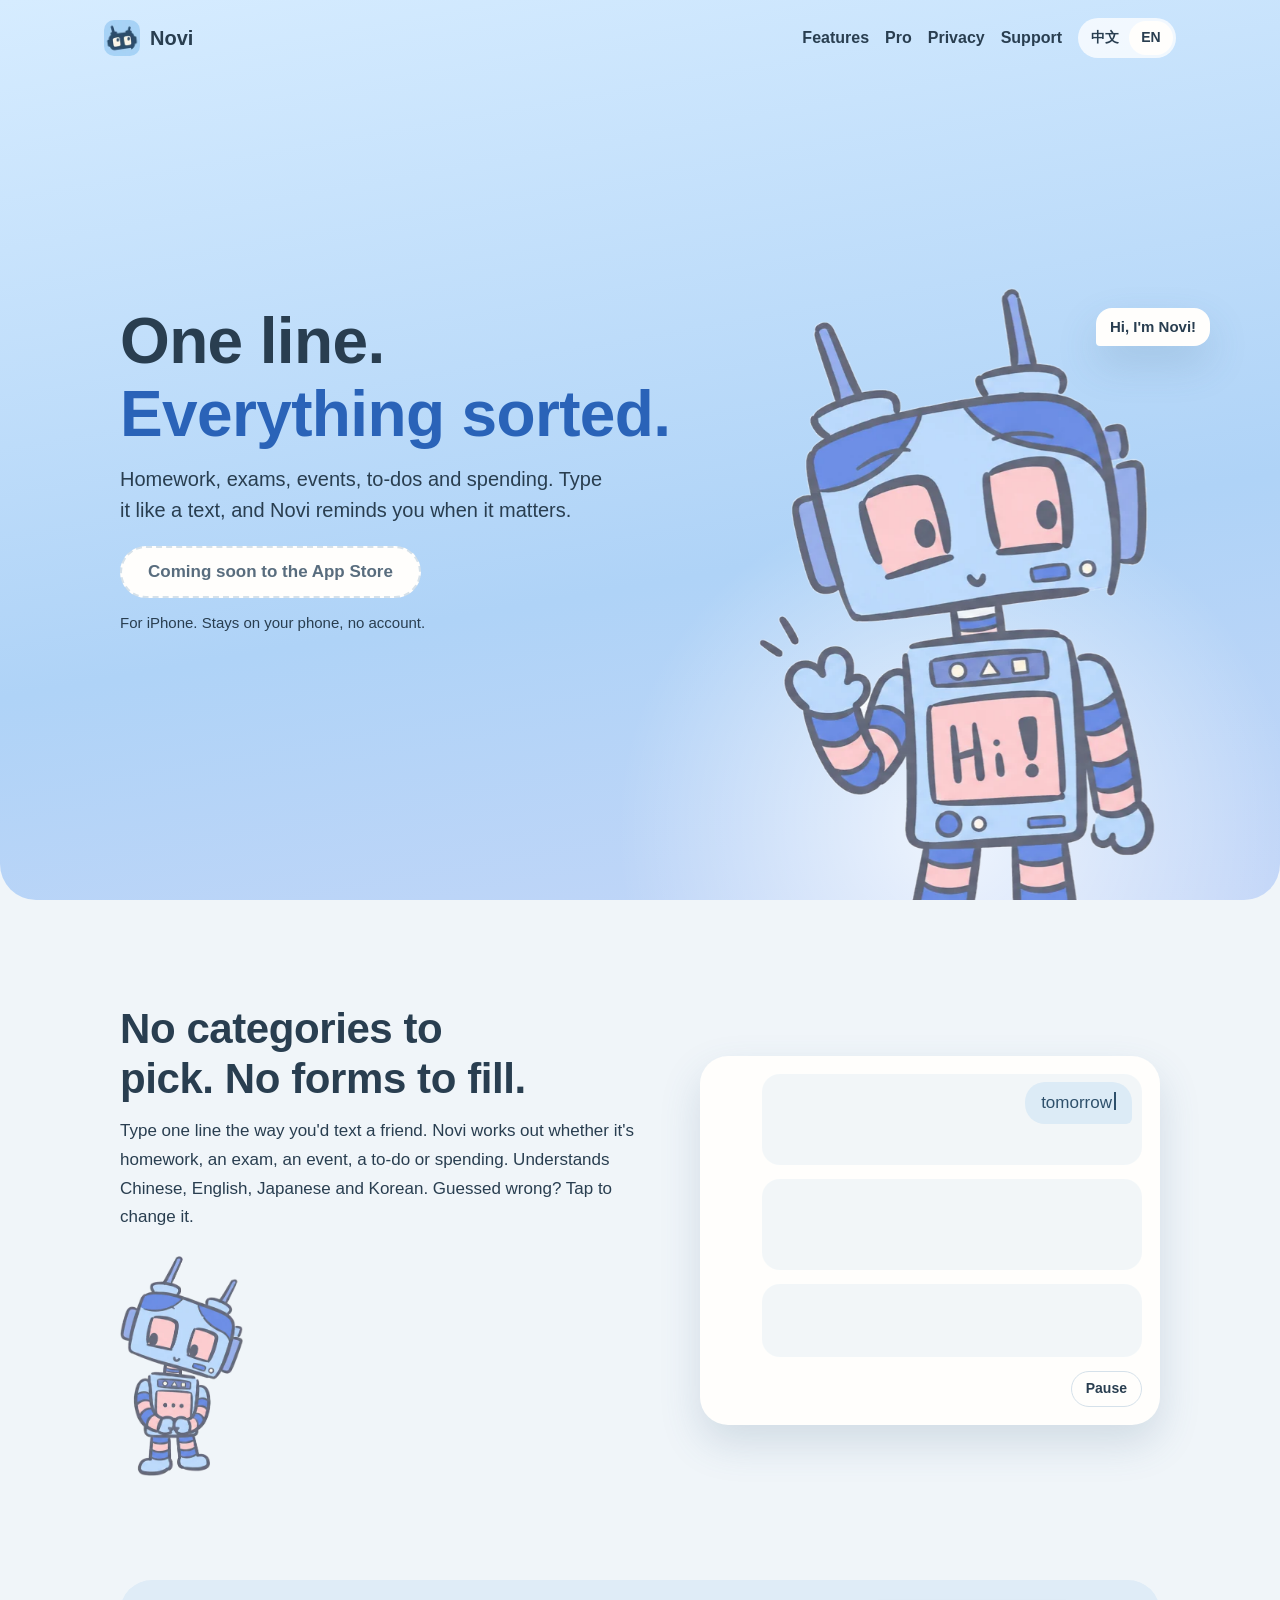
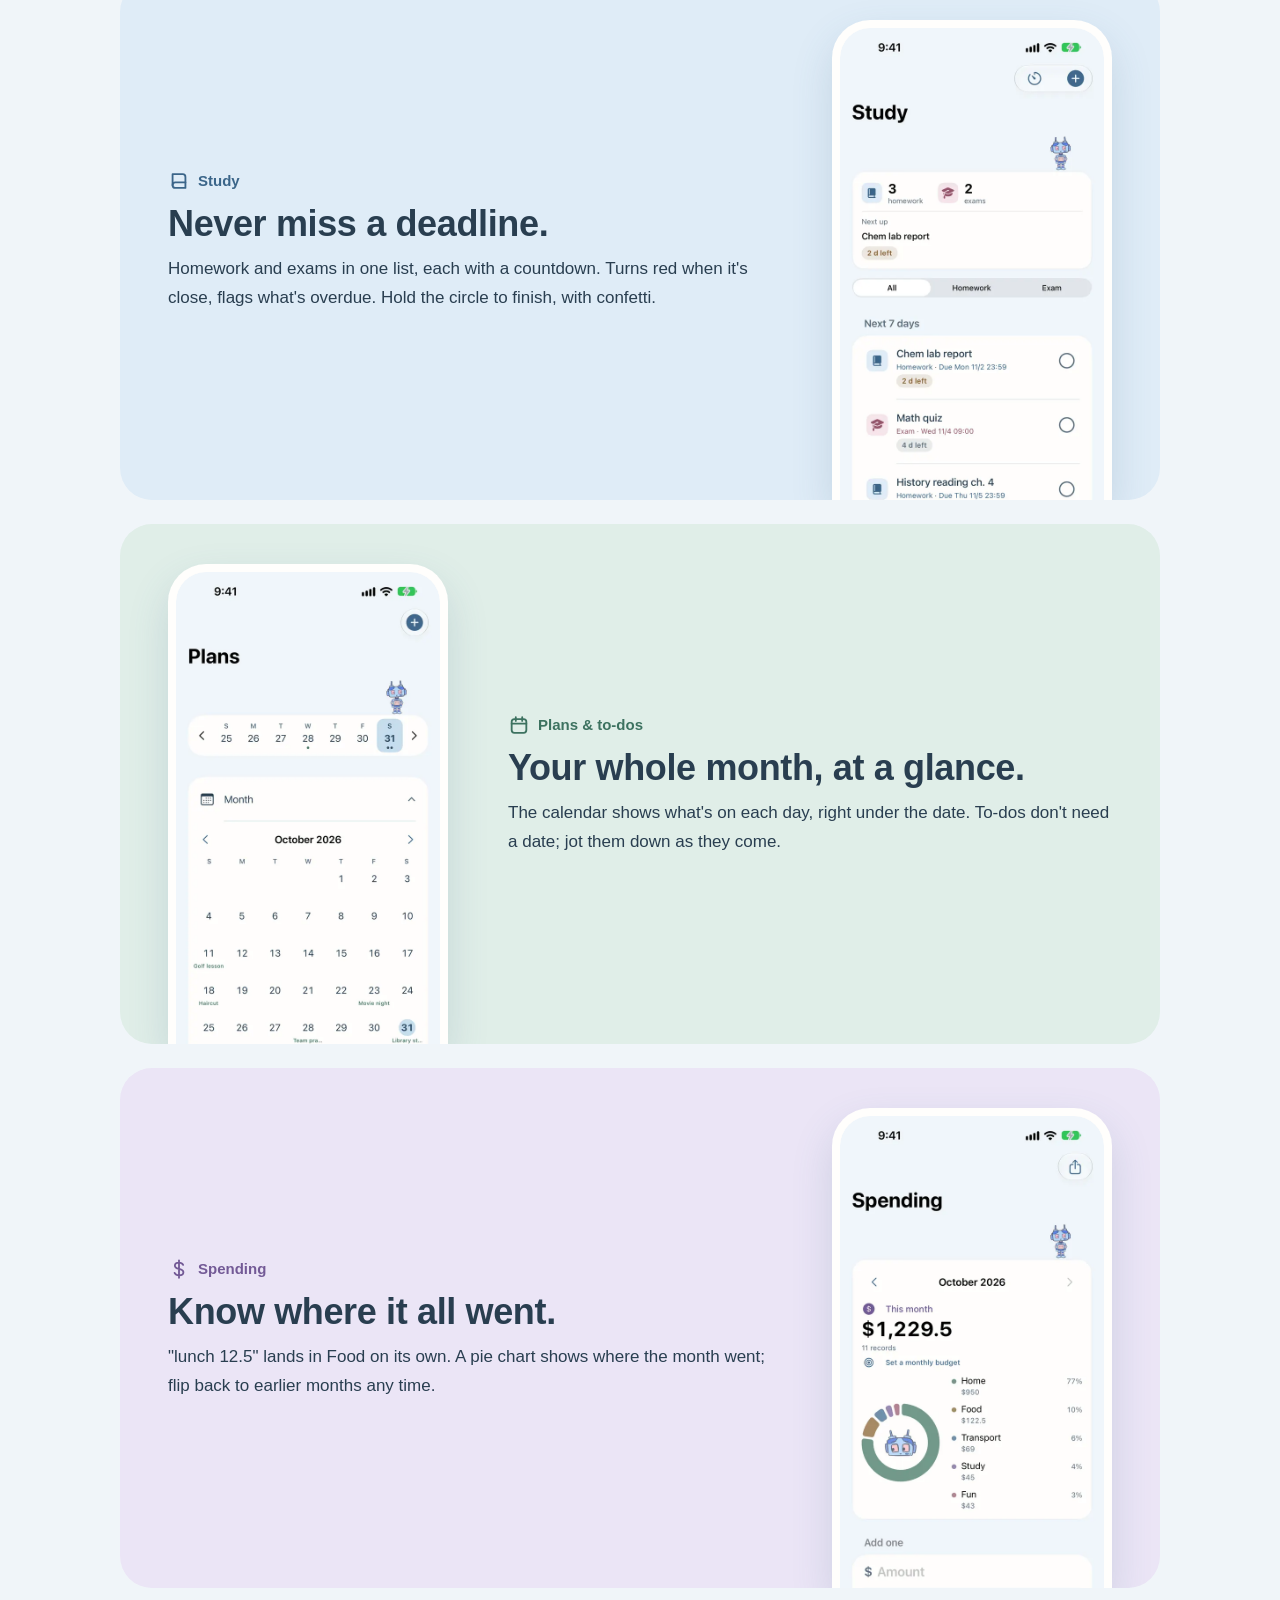
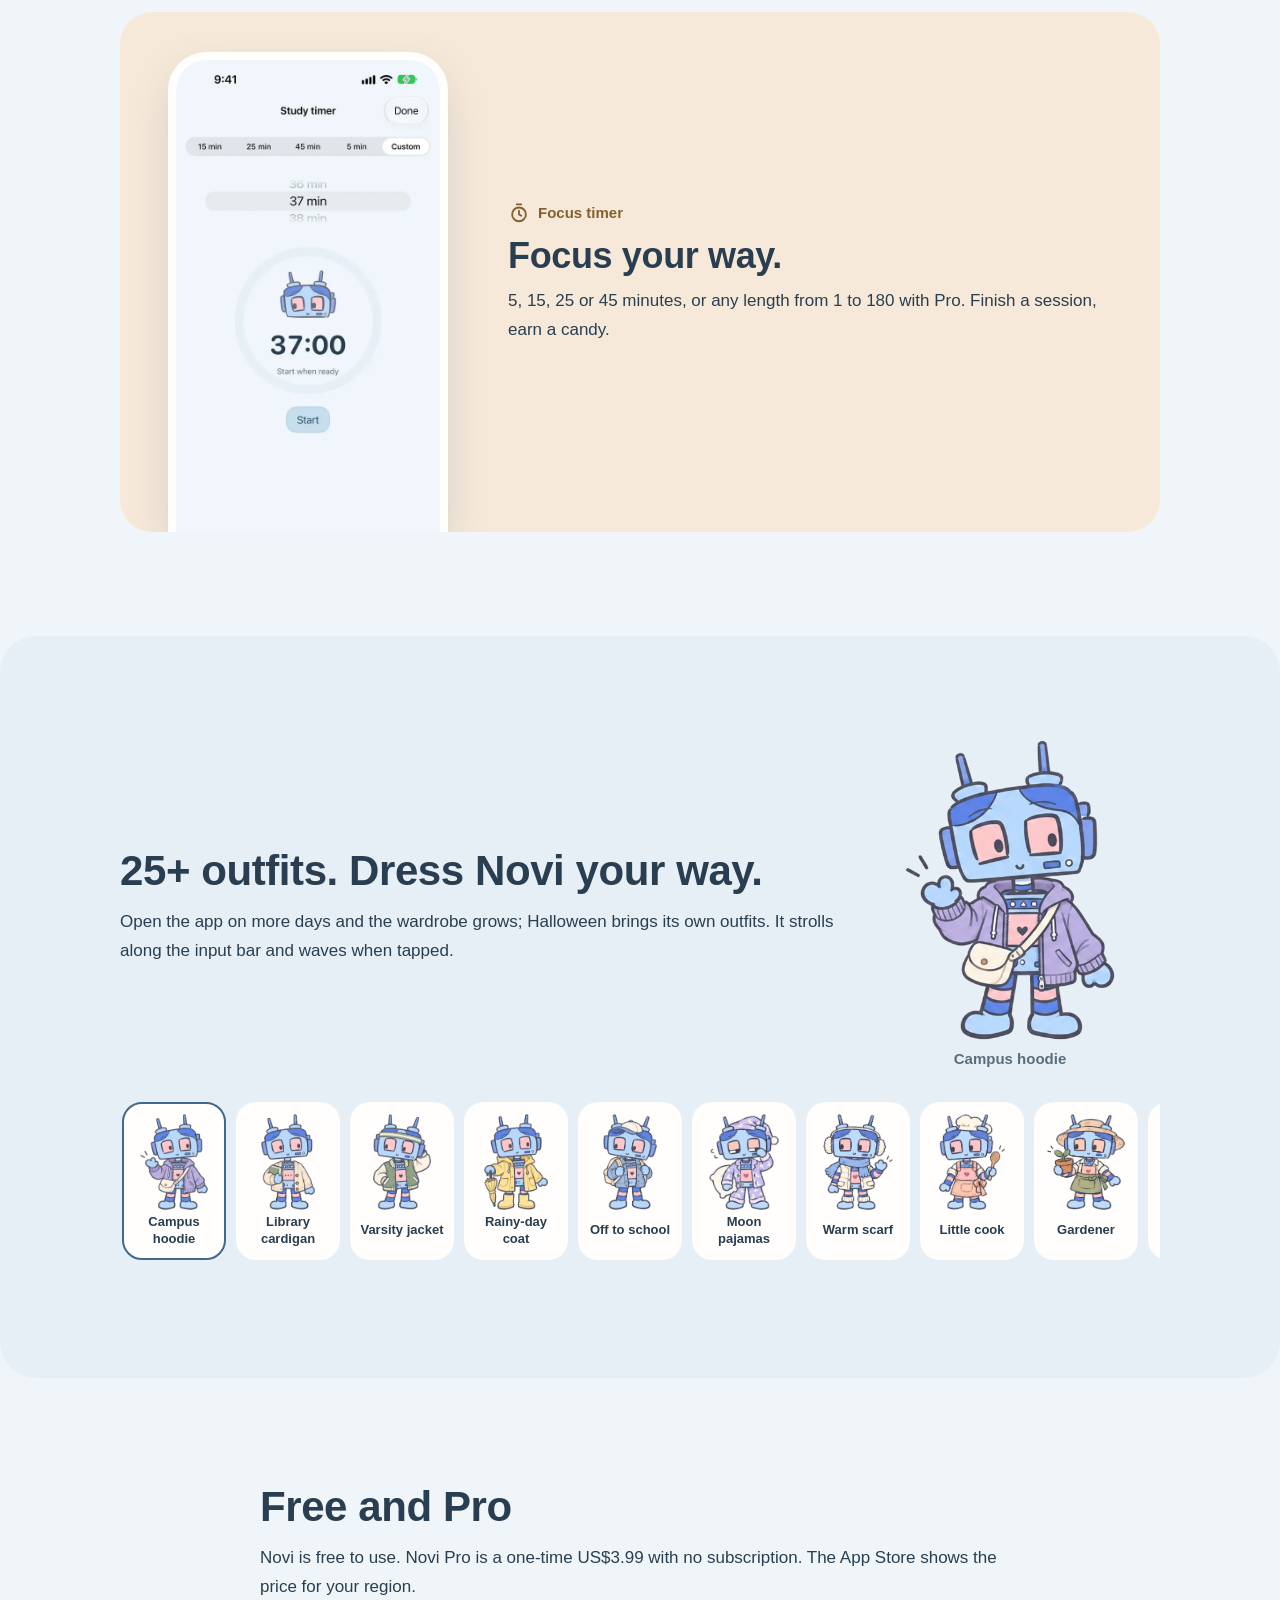
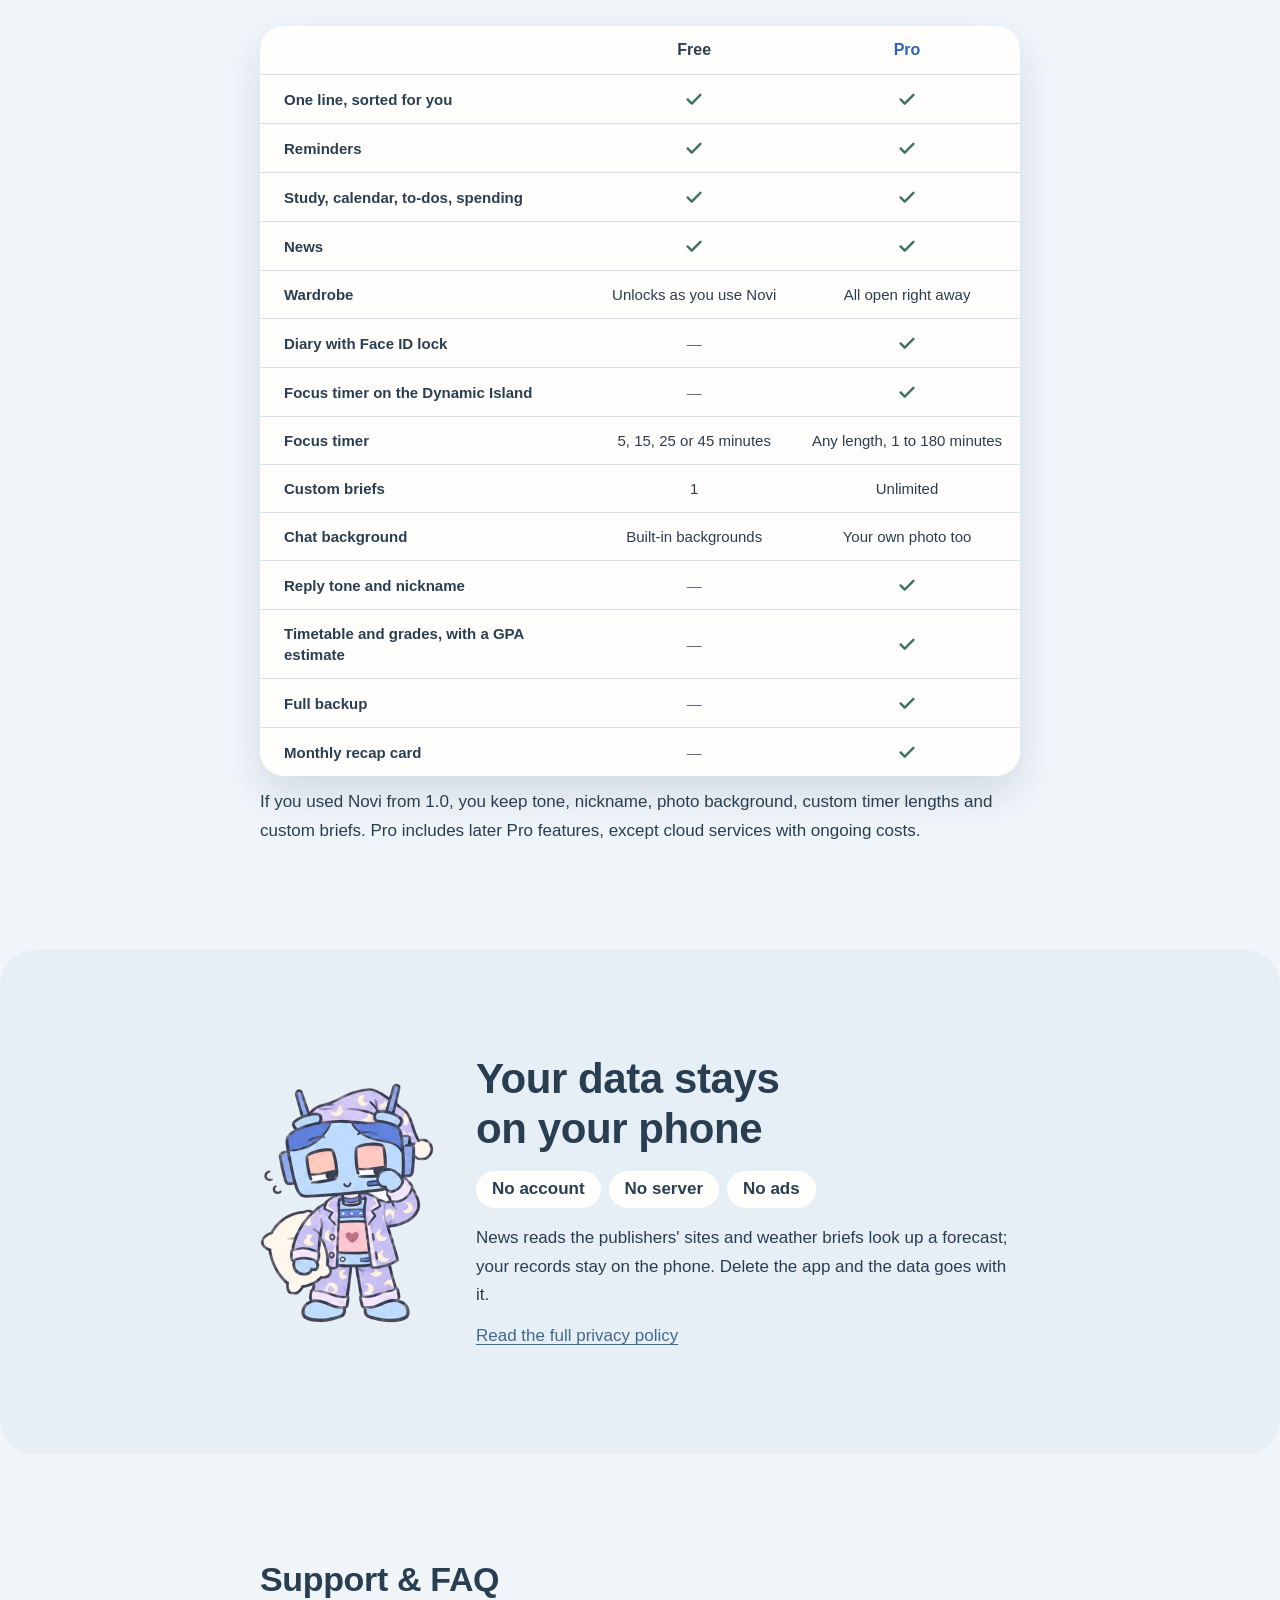
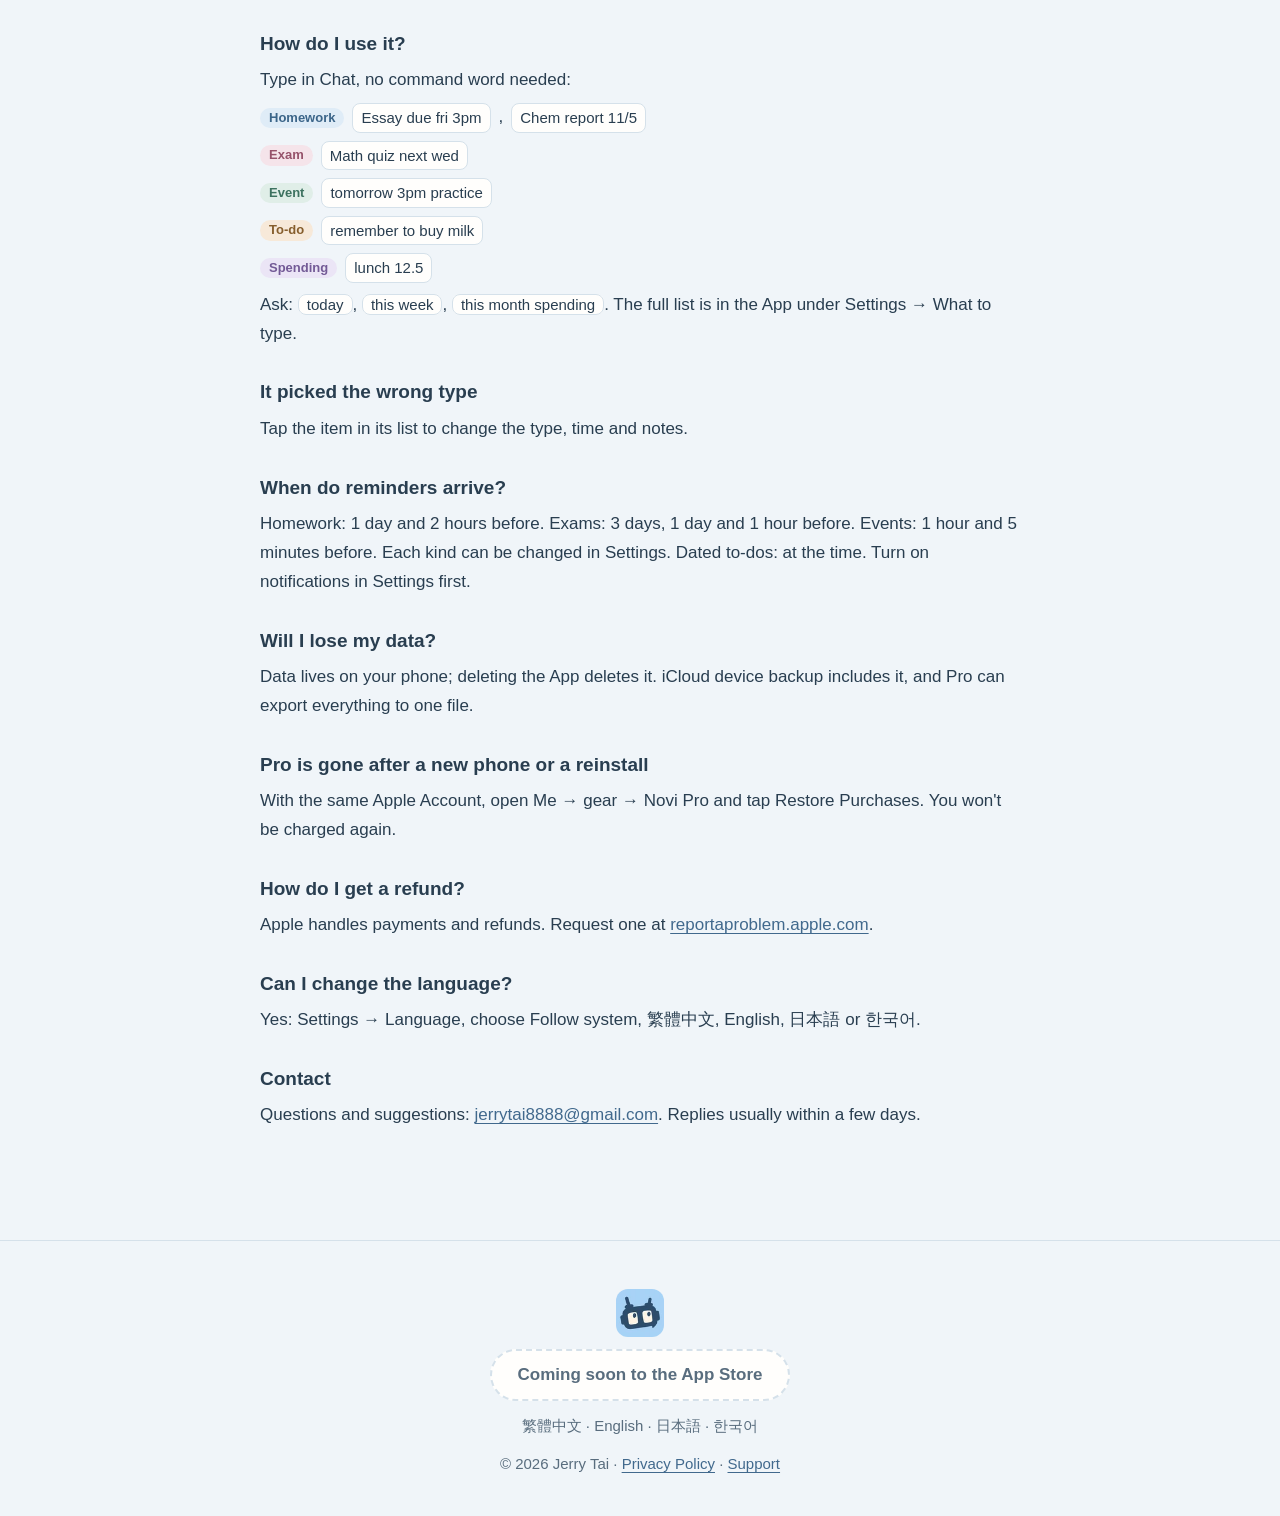
==== commit fa2c25a9: "Merge branch 'custom-domain'" ====
--- a/index.html
+++ b/index.html
@@ -5,7 +5,7 @@
 <meta name="viewport" content="width=device-width, initial-scale=1">
 <title>Novi：打一句，幫你分好</title>
 <meta name="description" content="Novi 是 iPhone 記事 app，也是陪你記事的小機器人。打一句話，作業、考試、行程、待辦、記帳自動分類，到時提醒。Type one line and Novi sorts homework, exams, events, to-dos and spending. Stays on your phone.">
-<link rel="canonical" href="https://t16jerry.github.io/jotly-site/">
+<link rel="canonical" href="https://heynovi.app/">
 <meta name="theme-color" content="#CEE8FF" media="(prefers-color-scheme: light)">
 <meta name="theme-color" content="#1B2A3A" media="(prefers-color-scheme: dark)">
 <meta name="color-scheme" content="light dark">
@@ -13,8 +13,8 @@
 <meta property="og:site_name" content="Novi">
 <meta property="og:title" content="Novi：One line. Everything sorted.">
 <meta property="og:description" content="打一句，Novi 幫你分好。Type one line; homework, exams, events, to-dos and spending sort themselves and remind you.">
-<meta property="og:url" content="https://t16jerry.github.io/jotly-site/">
-<meta property="og:image" content="https://t16jerry.github.io/jotly-site/assets/og.jpg">
+<meta property="og:url" content="https://heynovi.app/">
+<meta property="og:image" content="https://heynovi.app/assets/og.jpg">
 <meta property="og:image:width" content="1200">
 <meta property="og:image:height" content="630">
 <meta property="og:image:alt" content="Novi, a small blue robot waving, next to the words One line. Everything sorted.">
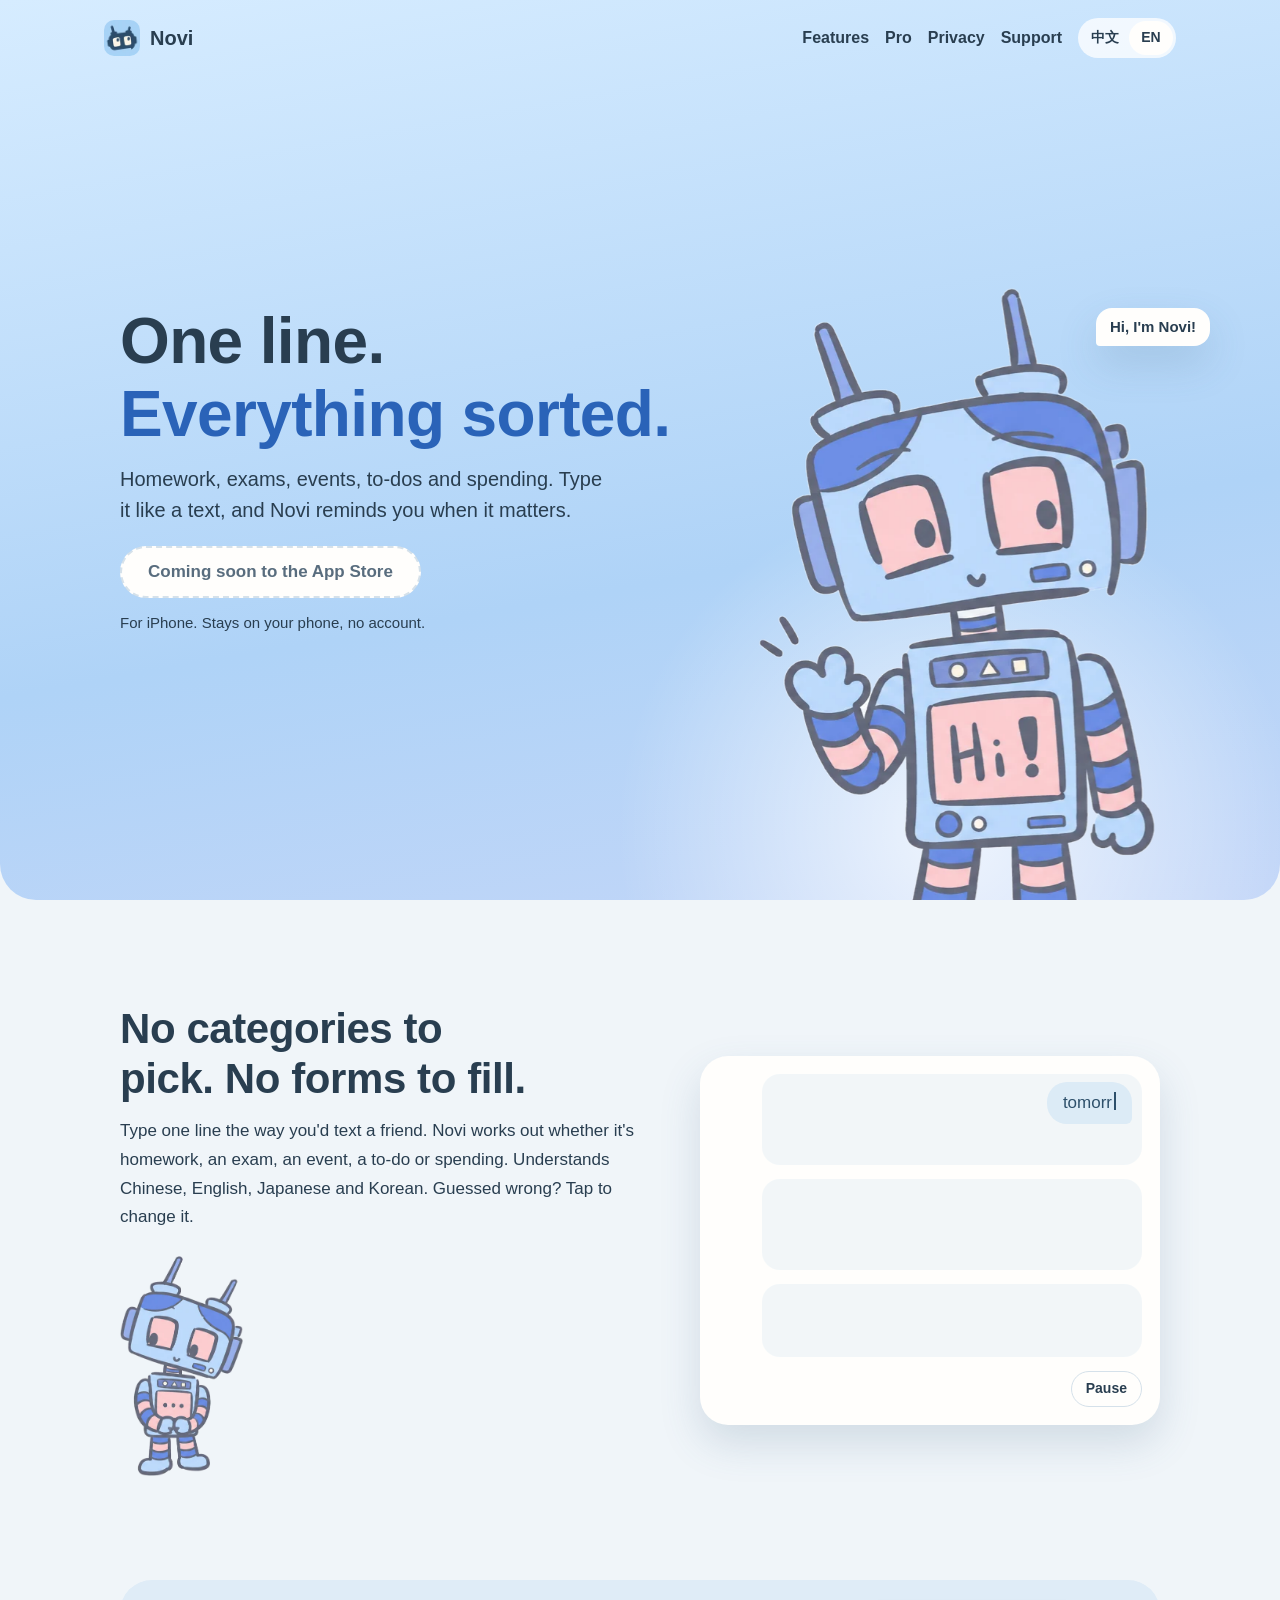
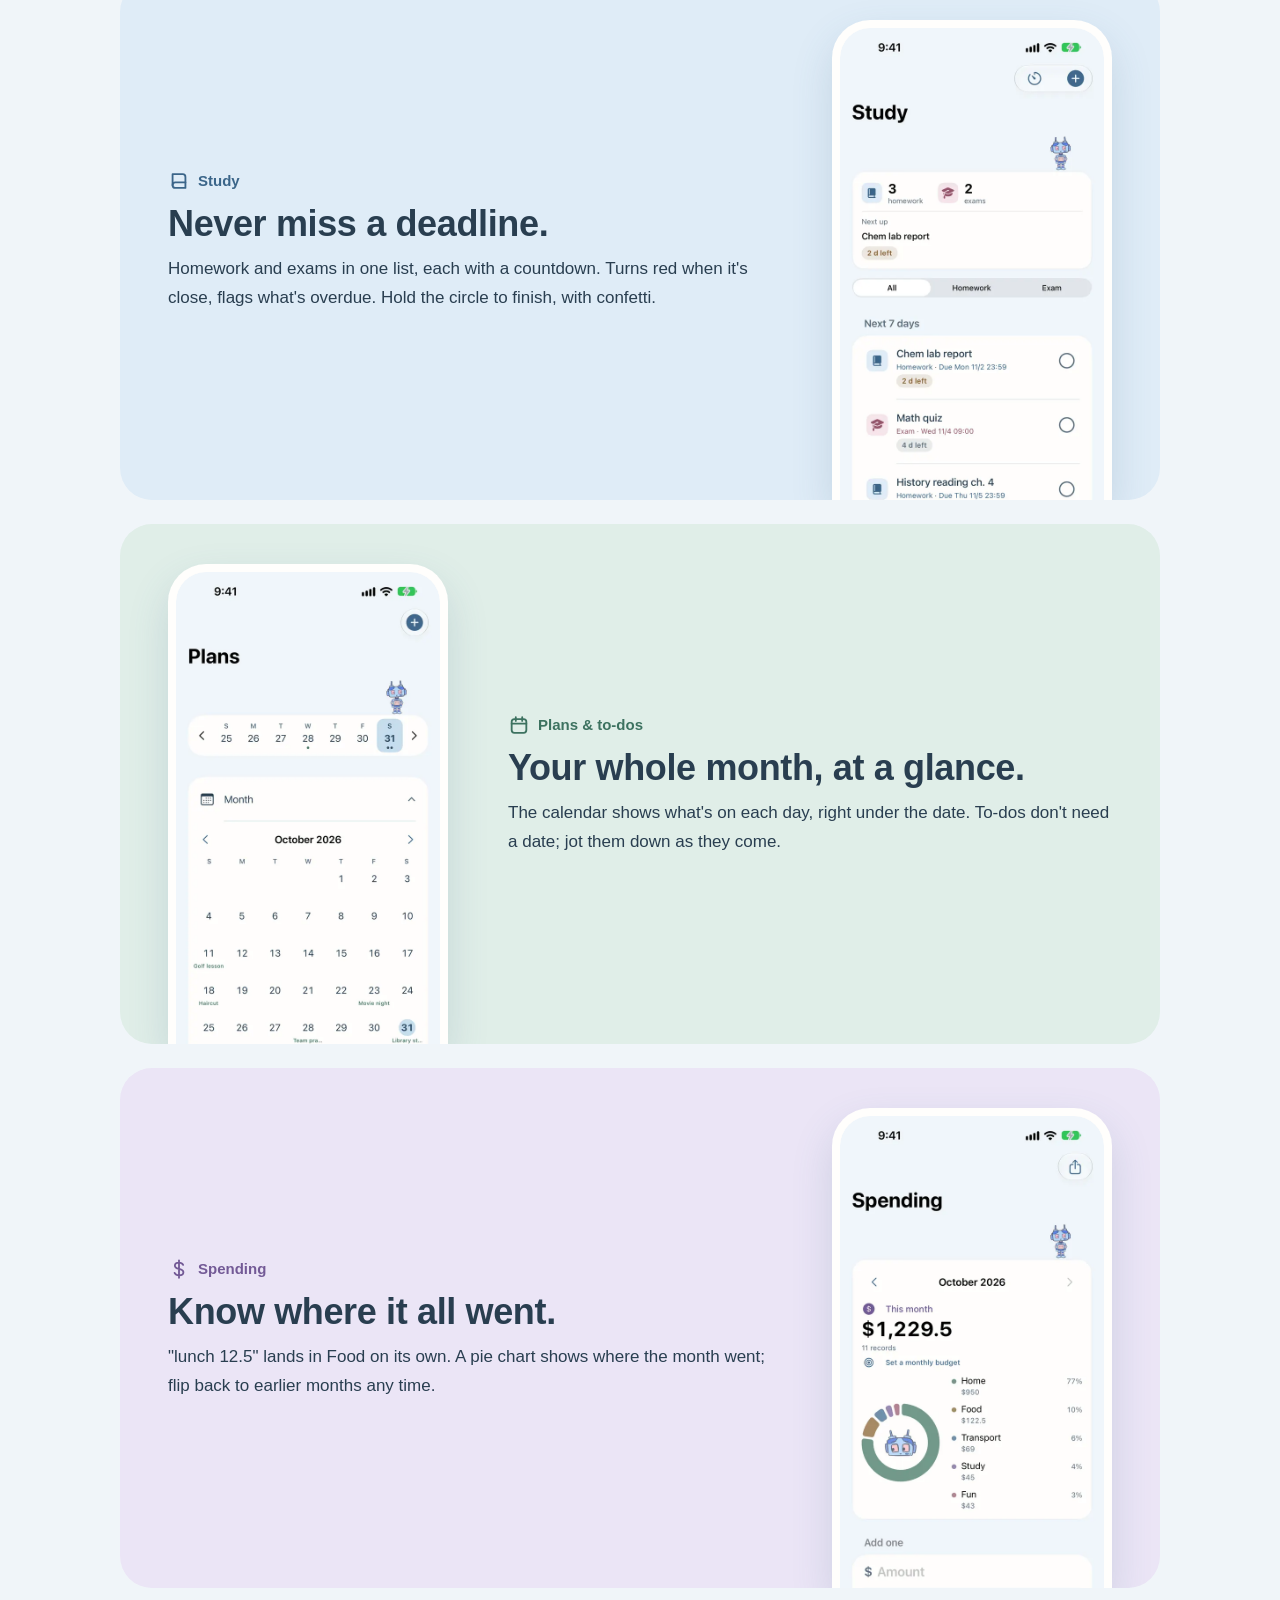
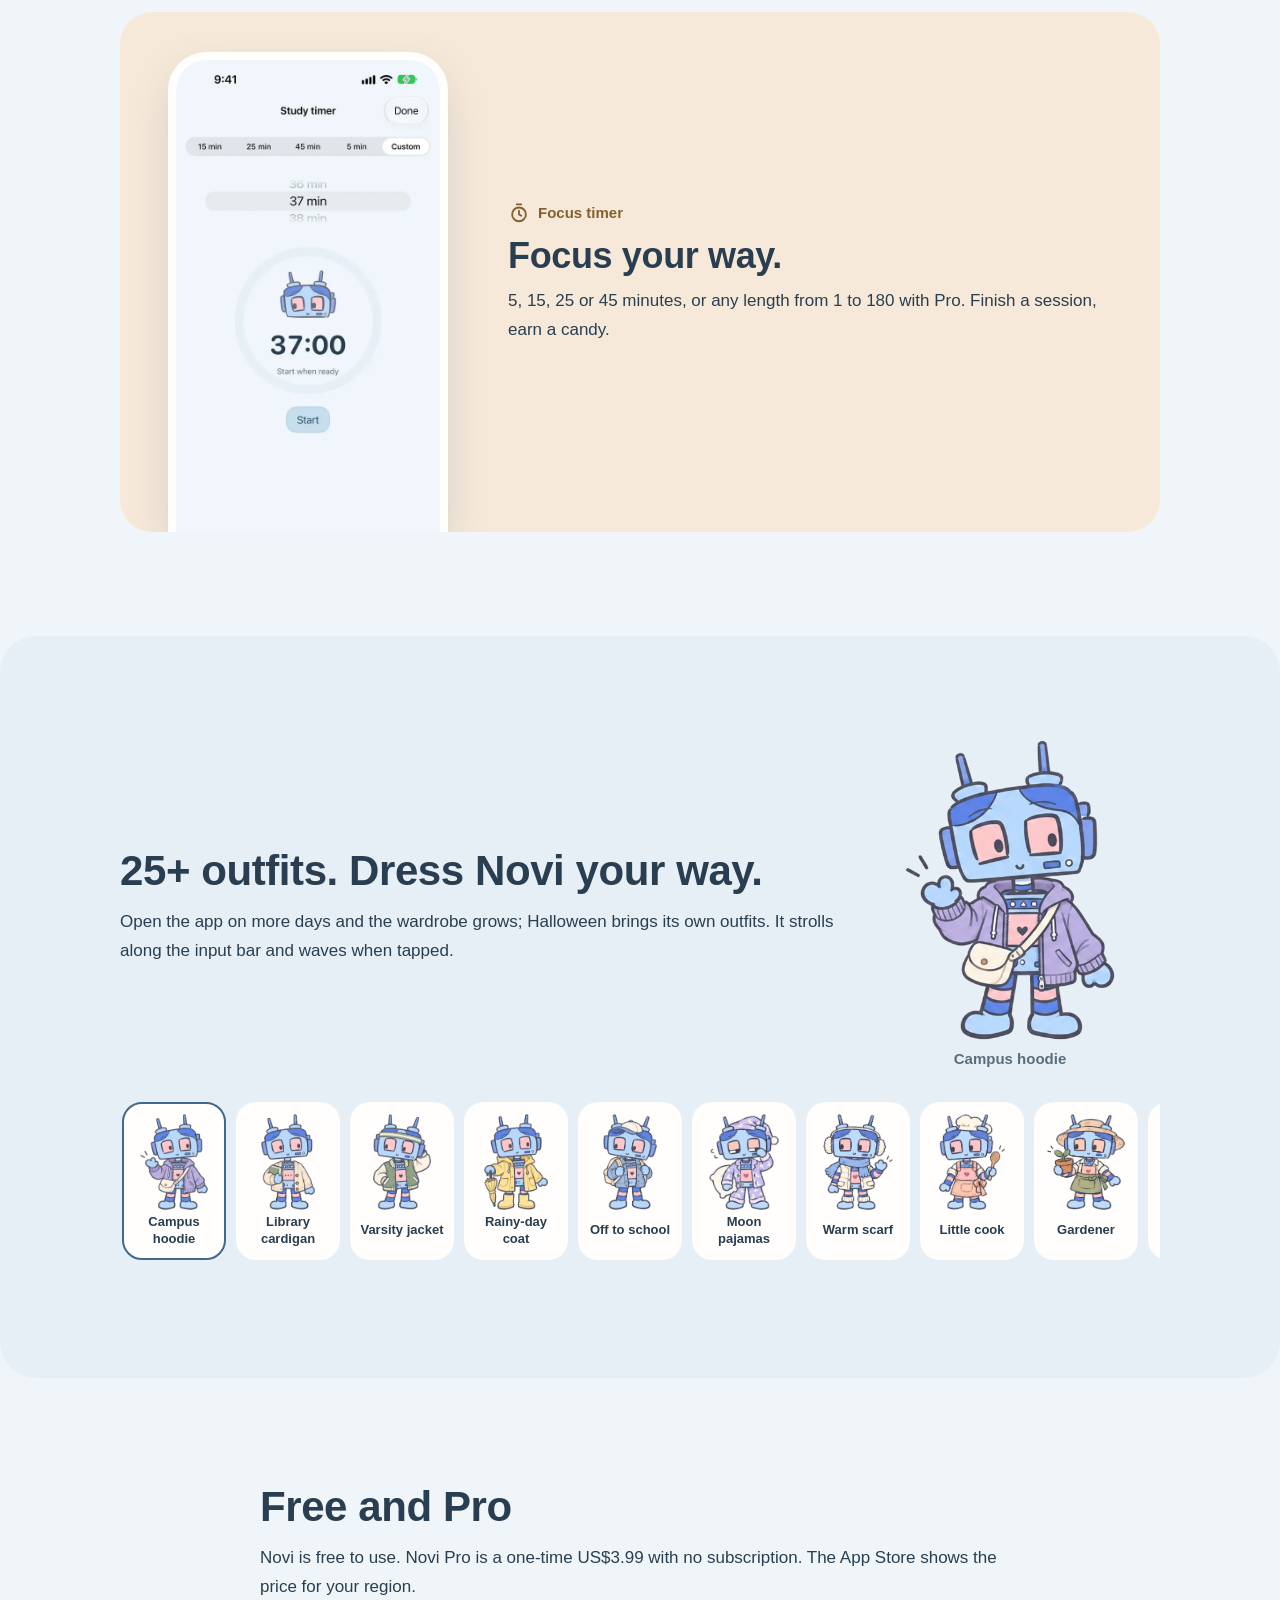
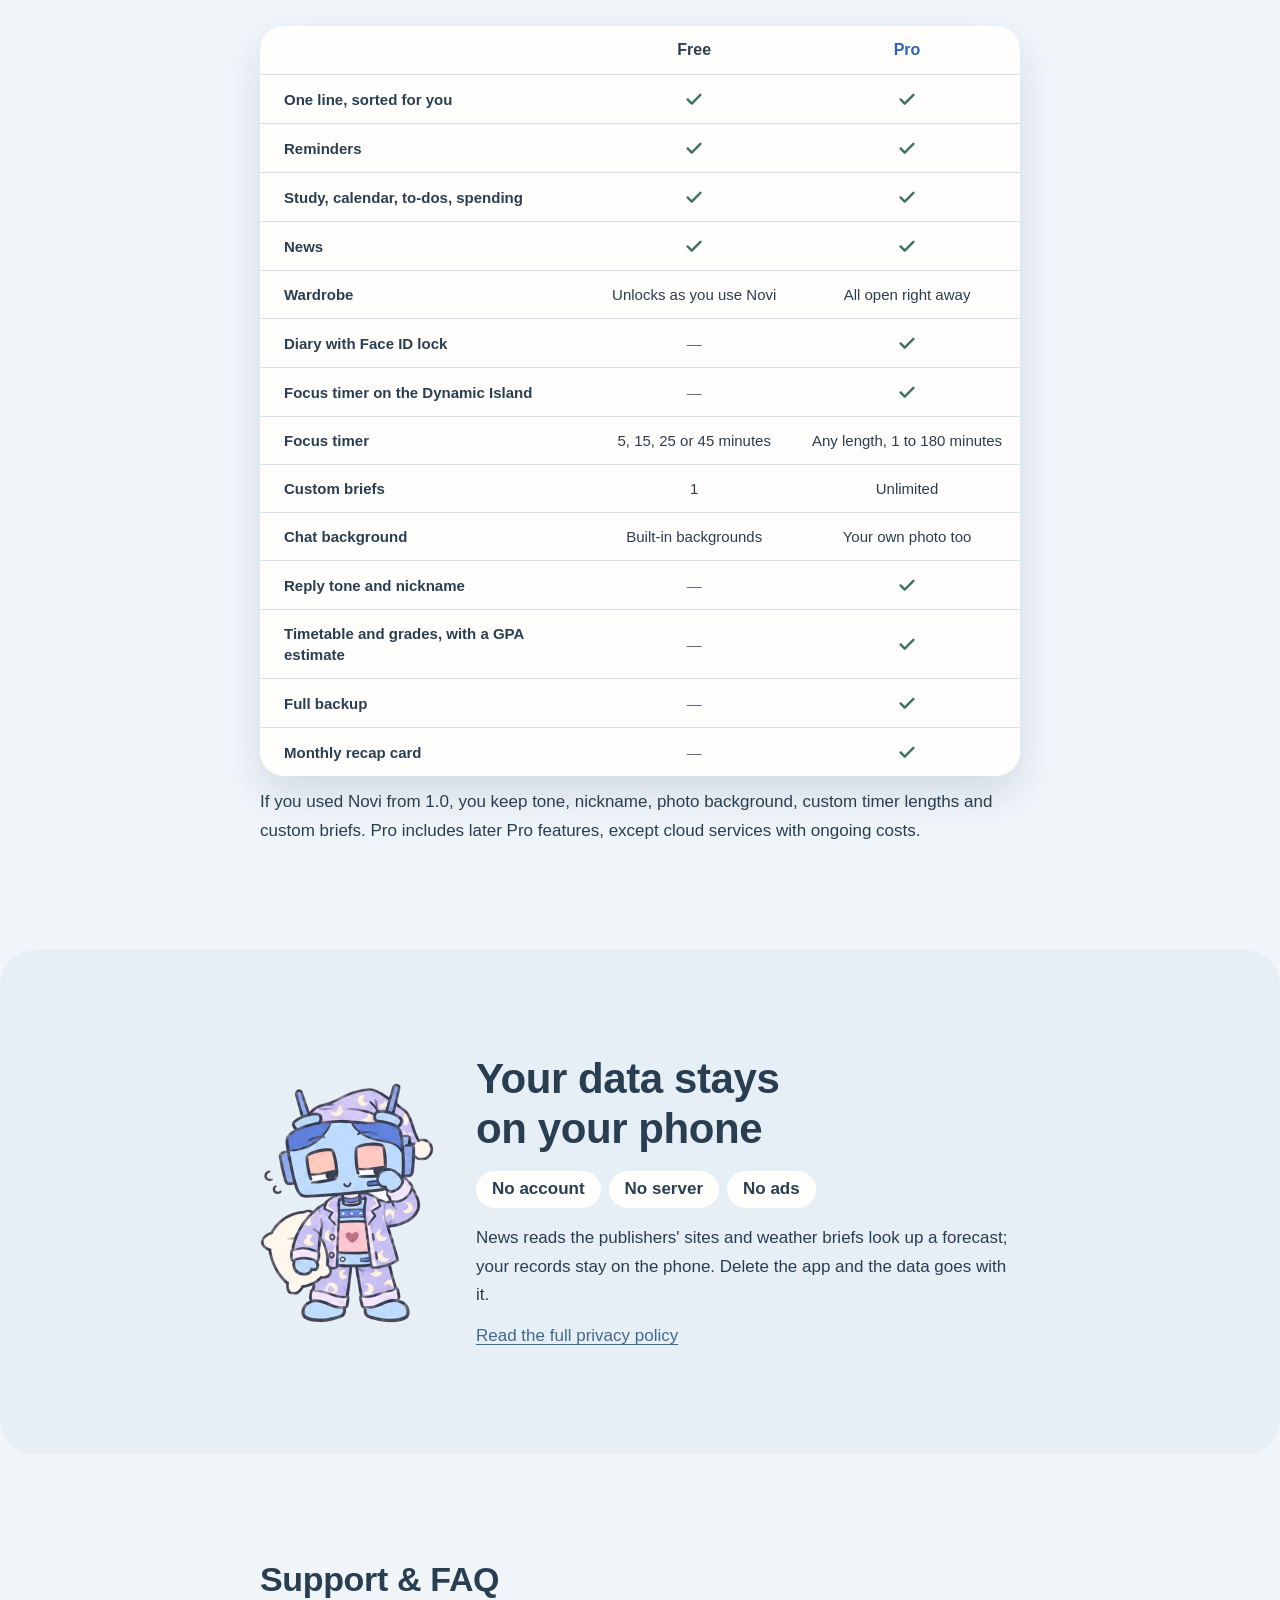
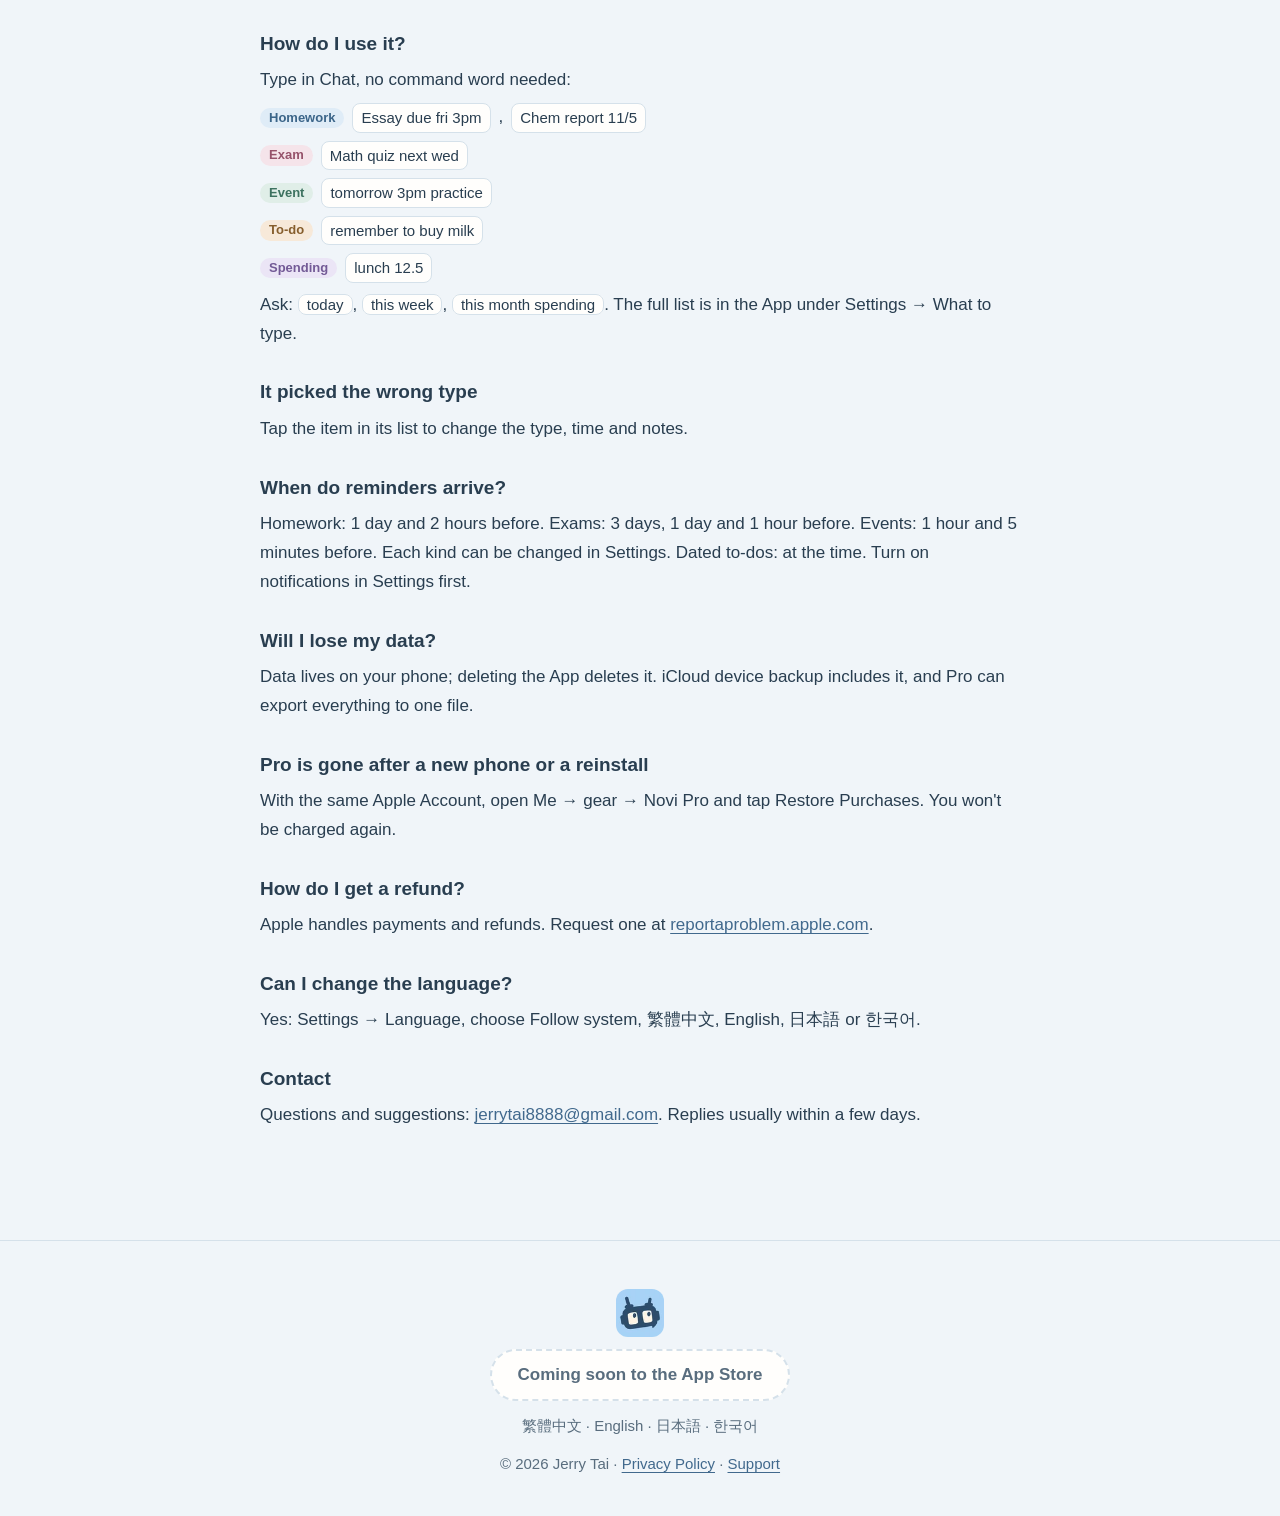
==== commit 8941e70b: "Merge branch 'pro-1.1-page'" ====
--- a/index.html
+++ b/index.html
@@ -5,7 +5,7 @@
 <meta name="viewport" content="width=device-width, initial-scale=1">
 <title>Novi：打一句，幫你分好</title>
 <meta name="description" content="Novi 是 iPhone 記事 app，也是陪你記事的小機器人。打一句話，作業、考試、行程、待辦、記帳自動分類，到時提醒。Type one line and Novi sorts homework, exams, events, to-dos and spending. Stays on your phone.">
-<link rel="canonical" href="https://heynovi.app/">
+<link rel="canonical" href="https://t16jerry.github.io/jotly-site/">
 <meta name="theme-color" content="#CEE8FF" media="(prefers-color-scheme: light)">
 <meta name="theme-color" content="#1B2A3A" media="(prefers-color-scheme: dark)">
 <meta name="color-scheme" content="light dark">
@@ -13,8 +13,8 @@
 <meta property="og:site_name" content="Novi">
 <meta property="og:title" content="Novi：One line. Everything sorted.">
 <meta property="og:description" content="打一句，Novi 幫你分好。Type one line; homework, exams, events, to-dos and spending sort themselves and remind you.">
-<meta property="og:url" content="https://heynovi.app/">
-<meta property="og:image" content="https://heynovi.app/assets/og.jpg">
+<meta property="og:url" content="https://t16jerry.github.io/jotly-site/">
+<meta property="og:image" content="https://t16jerry.github.io/jotly-site/assets/og.jpg">
 <meta property="og:image:width" content="1200">
 <meta property="og:image:height" content="630">
 <meta property="og:image:alt" content="Novi, a small blue robot waving, next to the words One line. Everything sorted.">
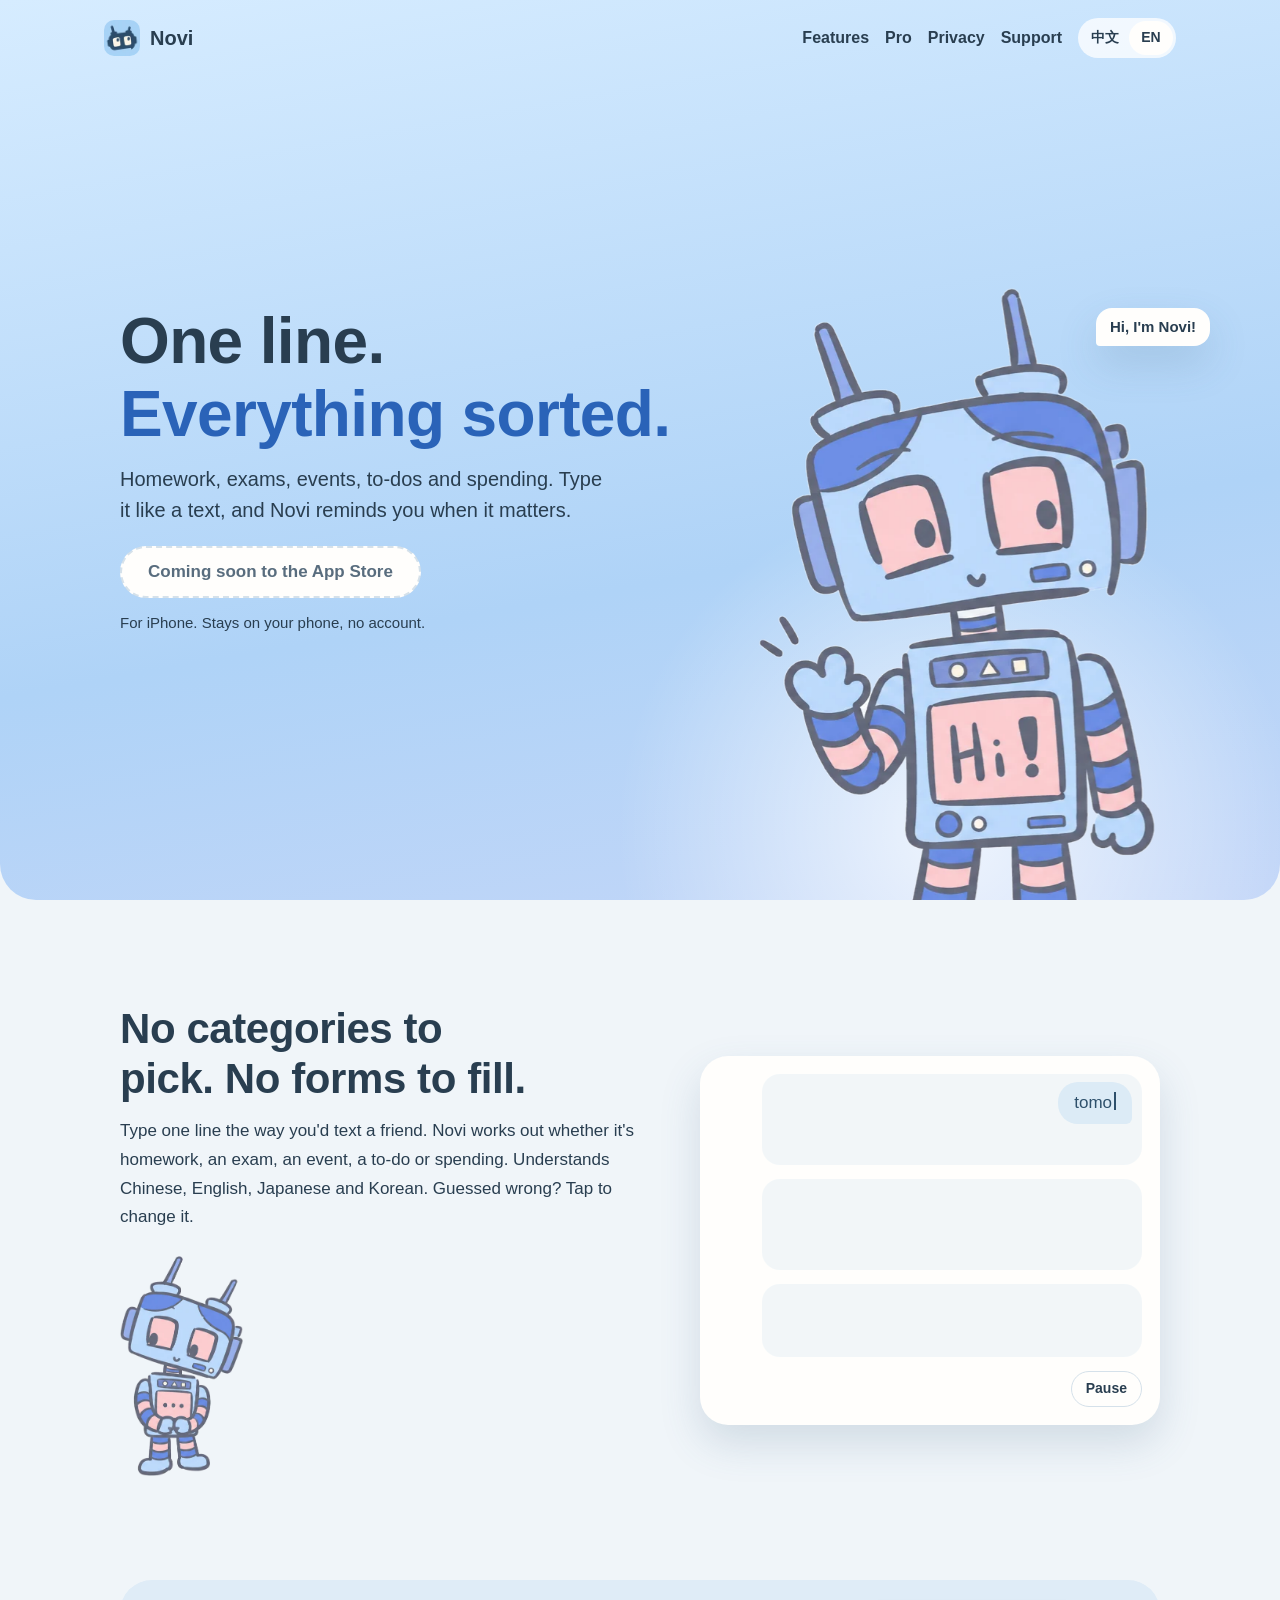
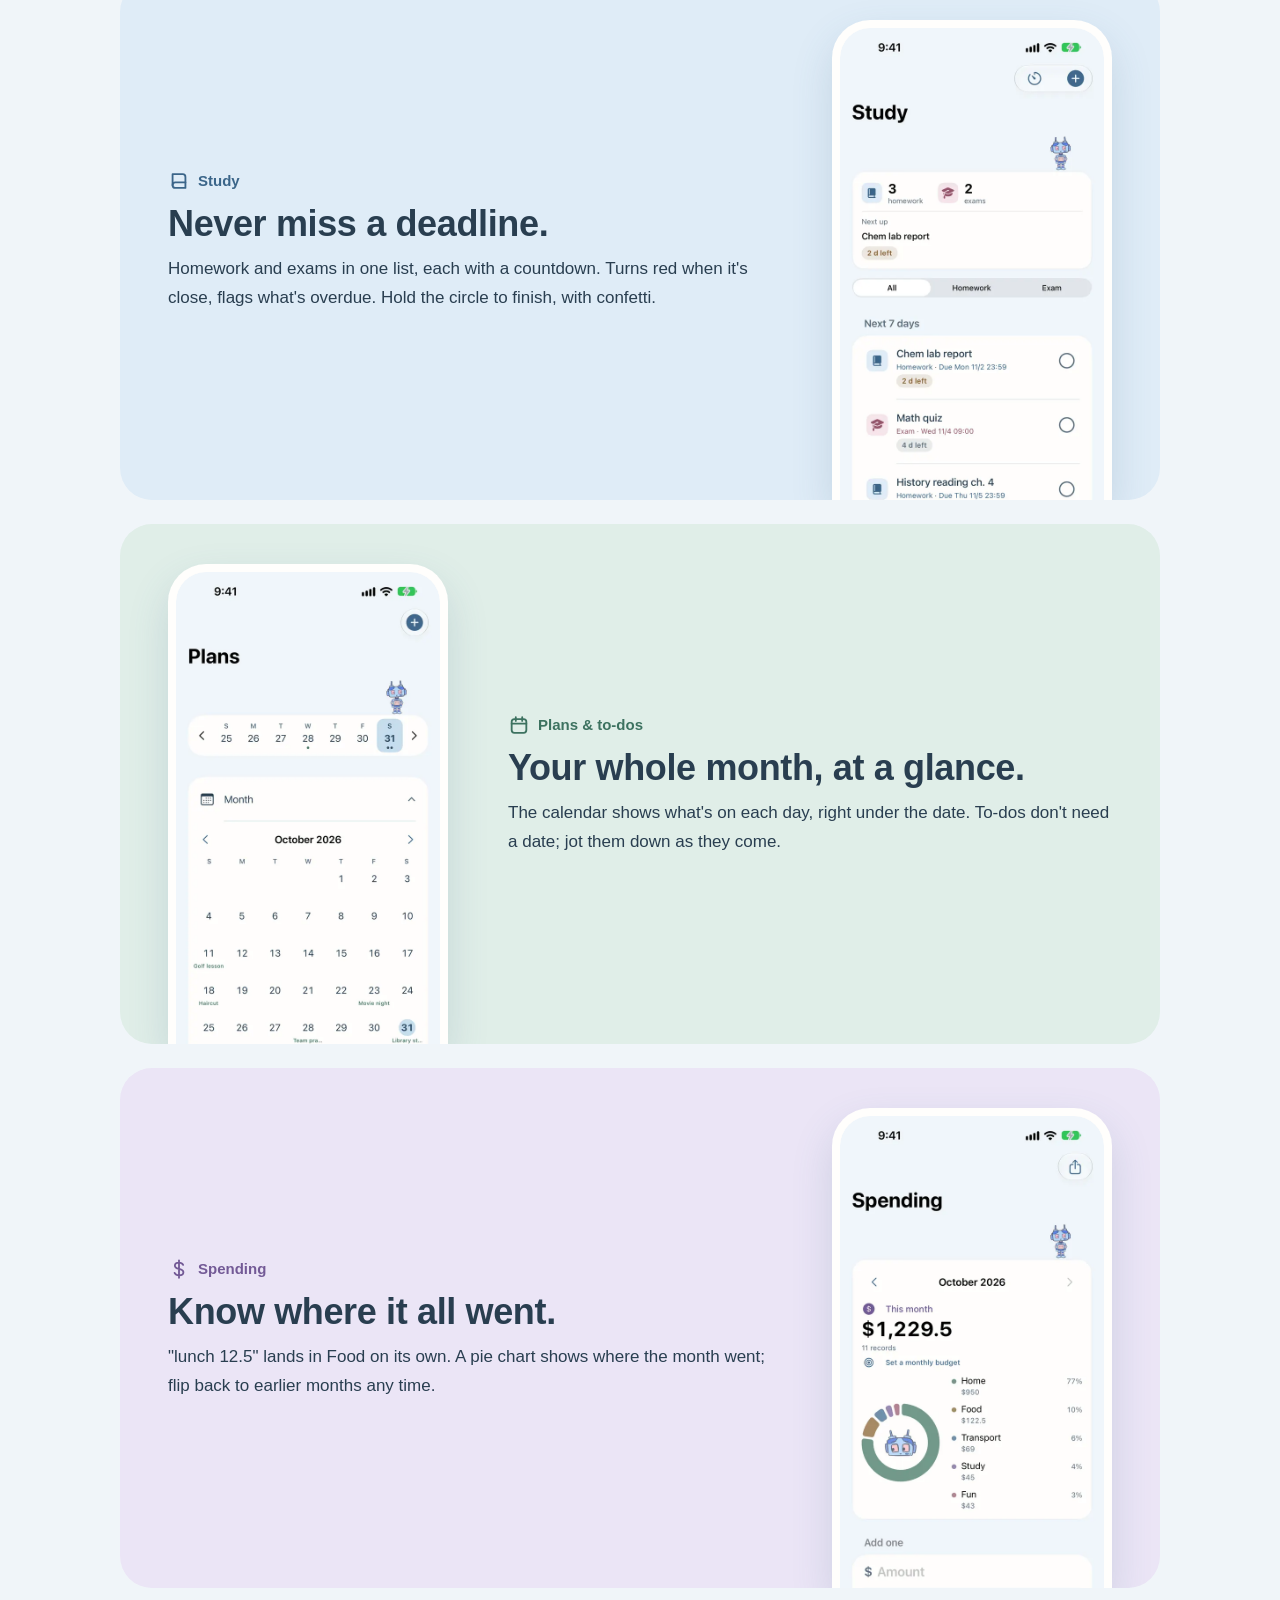
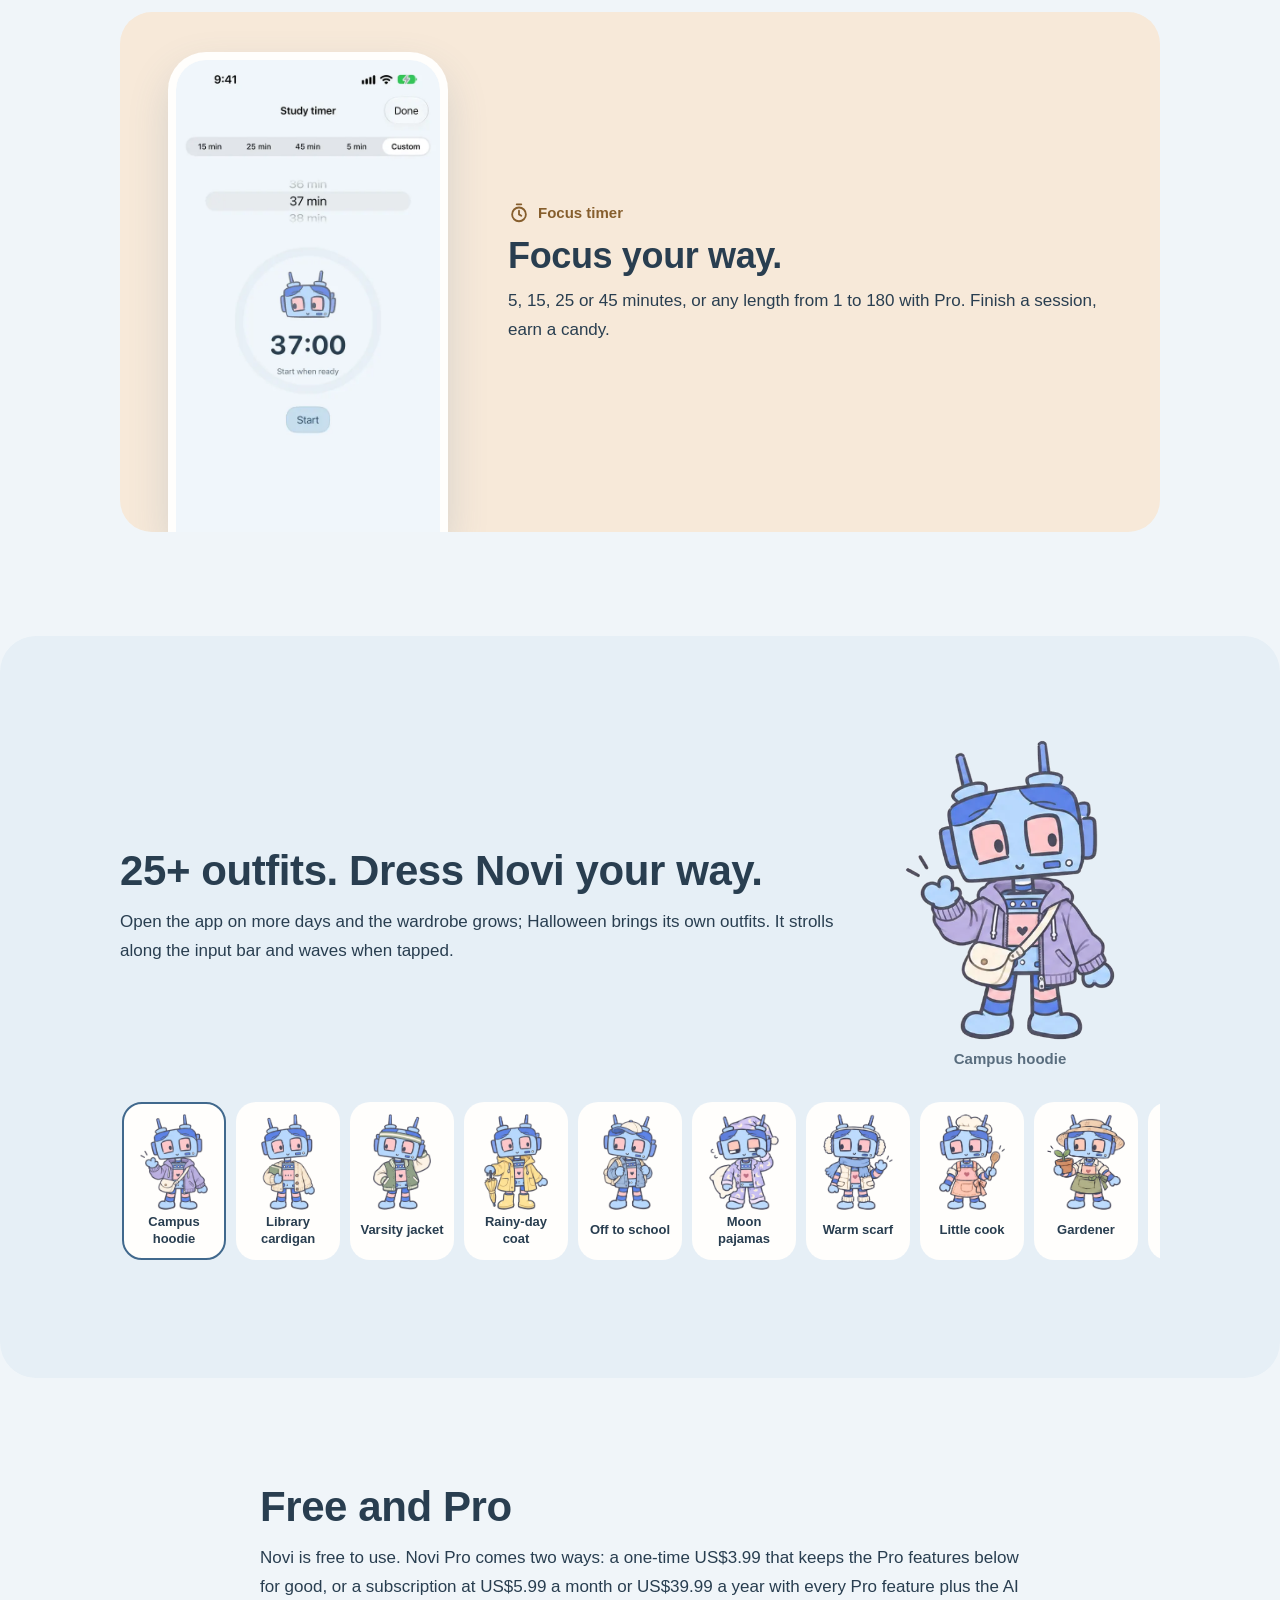
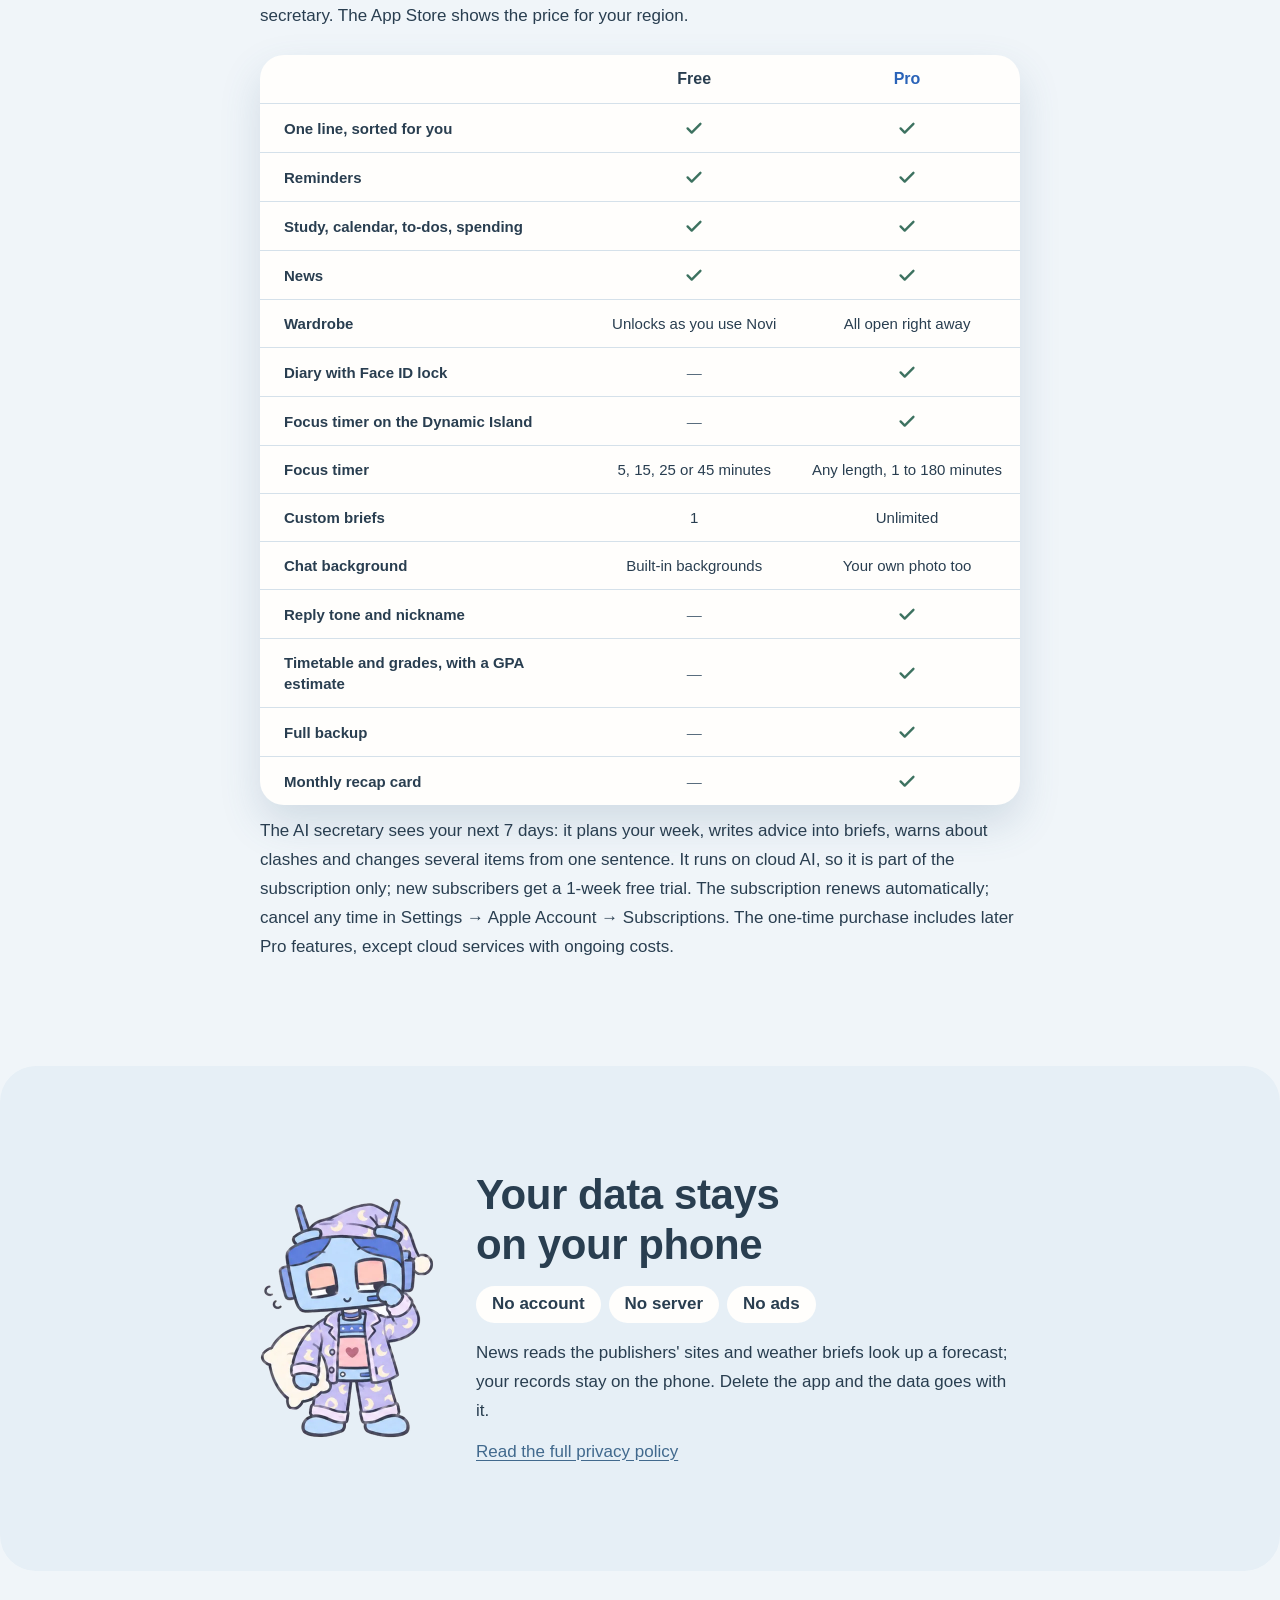
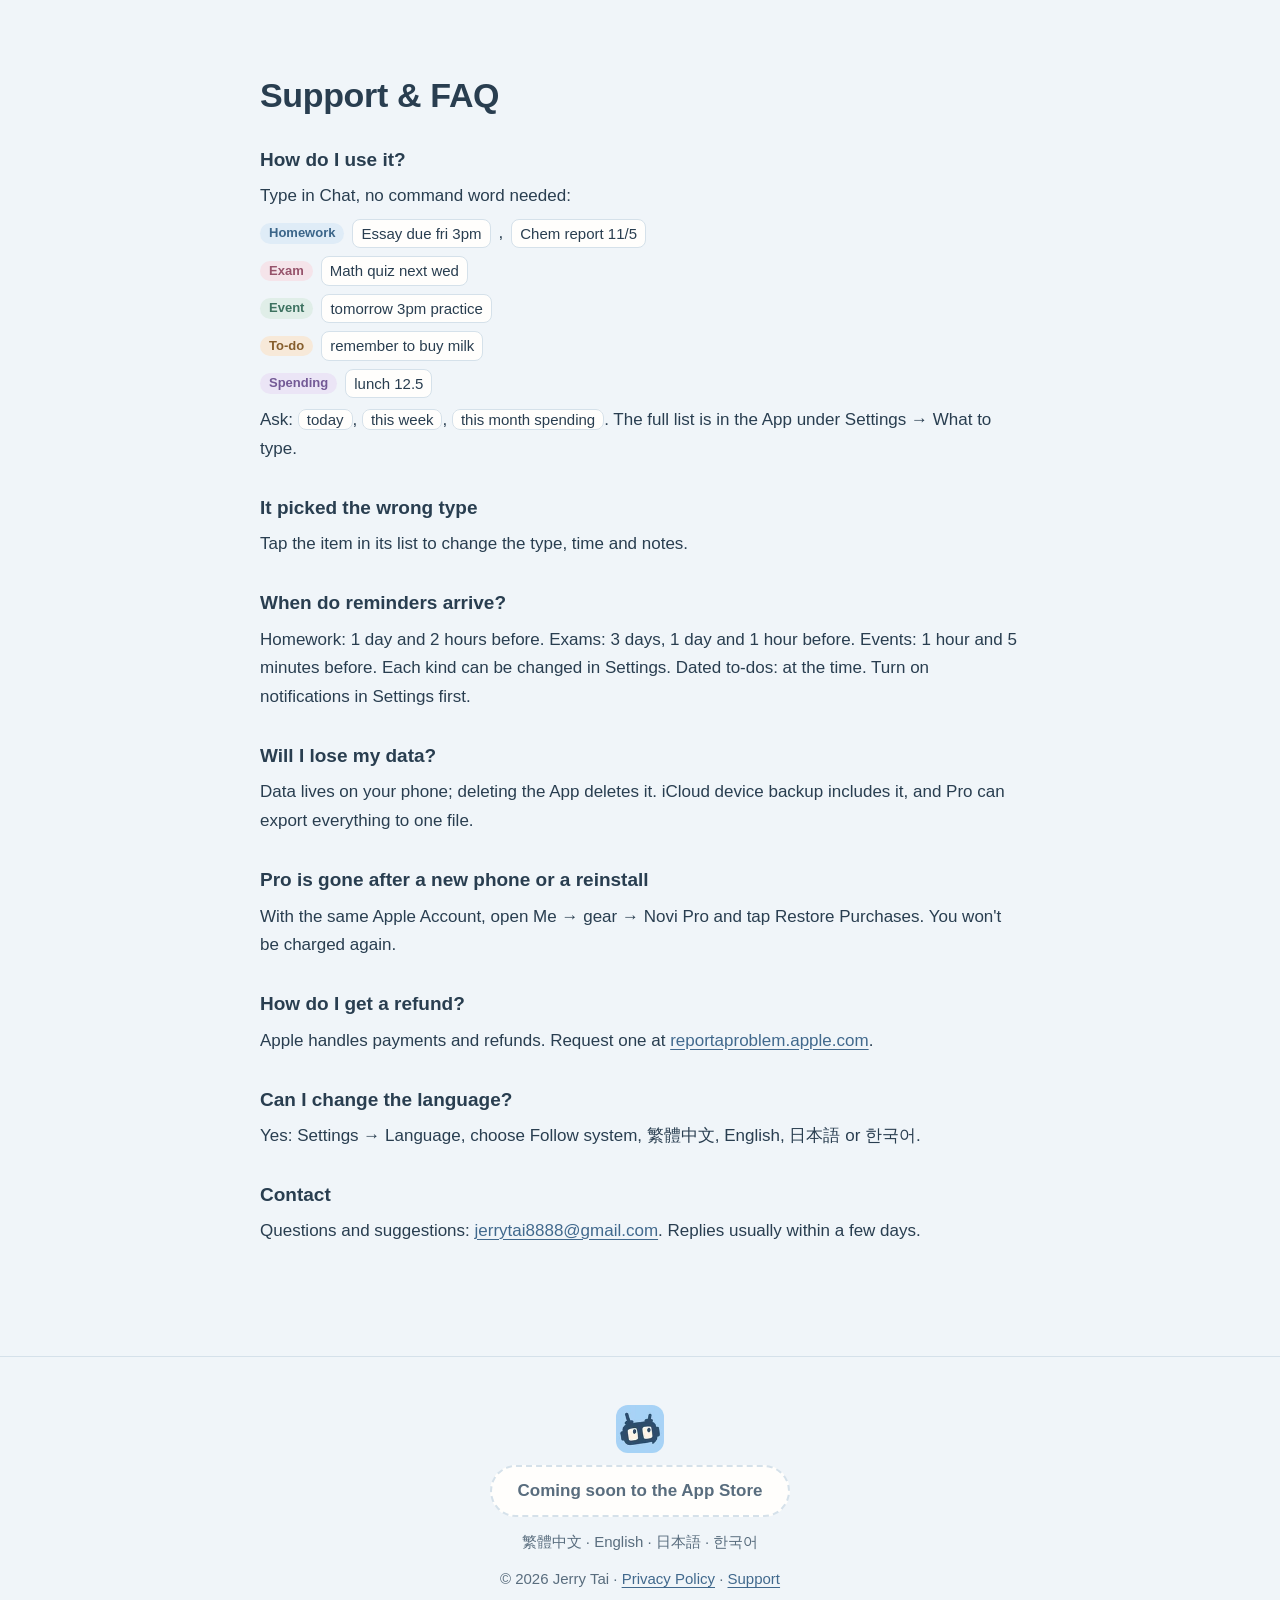
==== commit 359bd585: "Novi 1.3 on the site: subscription with the AI secretary, policy for the cloud secretary only Effect" ====
--- a/index.html
+++ b/index.html
@@ -5,7 +5,7 @@
 <meta name="viewport" content="width=device-width, initial-scale=1">
 <title>Novi：打一句，幫你分好</title>
 <meta name="description" content="Novi 是 iPhone 記事 app，也是陪你記事的小機器人。打一句話，作業、考試、行程、待辦、記帳自動分類，到時提醒。Type one line and Novi sorts homework, exams, events, to-dos and spending. Stays on your phone.">
-<link rel="canonical" href="https://t16jerry.github.io/jotly-site/">
+<link rel="canonical" href="https://heynovi.app/">
 <meta name="theme-color" content="#CEE8FF" media="(prefers-color-scheme: light)">
 <meta name="theme-color" content="#1B2A3A" media="(prefers-color-scheme: dark)">
 <meta name="color-scheme" content="light dark">
@@ -13,8 +13,8 @@
 <meta property="og:site_name" content="Novi">
 <meta property="og:title" content="Novi：One line. Everything sorted.">
 <meta property="og:description" content="打一句，Novi 幫你分好。Type one line; homework, exams, events, to-dos and spending sort themselves and remind you.">
-<meta property="og:url" content="https://t16jerry.github.io/jotly-site/">
-<meta property="og:image" content="https://t16jerry.github.io/jotly-site/assets/og.jpg">
+<meta property="og:url" content="https://heynovi.app/">
+<meta property="og:image" content="https://heynovi.app/assets/og.jpg">
 <meta property="og:image:width" content="1200">
 <meta property="og:image:height" content="630">
 <meta property="og:image:alt" content="Novi, a small blue robot waving, next to the words One line. Everything sorted.">
@@ -242,8 +242,8 @@
   <div class="wrap narrow">
     <h2 lang="zh-Hant">免費版與 Pro</h2>
     <h2 lang="en">Free and Pro</h2>
-    <p lang="zh-Hant">Novi 免費就能用。Novi Pro 一次買斷 US$3.99，沒有訂閱，各地價格以 App Store 顯示為準。</p>
-    <p lang="en">Novi is free to use. Novi Pro is a one-time US$3.99 with no subscription. The App Store shows the price for your region.</p>
+    <p lang="zh-Hant">Novi 免費就能用。Novi Pro 有兩種：一次買斷 US$3.99，永久擁有下表的 Pro 功能；或訂閱 US$5.99／月、US$39.99／年，包含所有 Pro 功能，再加上 AI 秘書。各地價格以 App Store 顯示為準。</p>
+    <p lang="en">Novi is free to use. Novi Pro comes two ways: a one-time US$3.99 that keeps the Pro features below for good, or a subscription at US$5.99 a month or US$39.99 a year with every Pro feature plus the AI secretary. The App Store shows the price for your region.</p>
     <div class="plan">
       <table>
         <thead>
@@ -271,8 +271,8 @@
         </tbody>
       </table>
     </div>
-    <p class="small" lang="zh-Hant">1.0 就在用 Novi 的人，語氣、稱呼、照片背景、自訂計時和自訂簡報都會繼續保留。之後新增的 Pro 功能都包含，需要持續付費的雲端服務除外。</p>
-    <p class="small" lang="en">If you used Novi from 1.0, you keep tone, nickname, photo background, custom timer lengths and custom briefs. Pro includes later Pro features, except cloud services with ongoing costs.</p>
+    <p class="small" lang="zh-Hant">AI 秘書看得到你接下來 7 天的行程，幫你排一週計畫、在簡報裡寫建議、提醒撞期，也能用講的一次改好幾筆。它用的是雲端 AI，所以只在訂閱方案裡；新訂閱可免費試用 1 週。訂閱會自動續訂，可隨時到「設定 → Apple 帳號 → 訂閱」取消。買斷包含之後新增的 Pro 功能，需要持續付費的雲端服務除外。</p>
+    <p class="small" lang="en">The AI secretary sees your next 7 days: it plans your week, writes advice into briefs, warns about clashes and changes several items from one sentence. It runs on cloud AI, so it is part of the subscription only; new subscribers get a 1-week free trial. The subscription renews automatically; cancel any time in Settings → Apple Account → Subscriptions. The one-time purchase includes later Pro features, except cloud services with ongoing costs.</p>
   </div>
 </section>
 
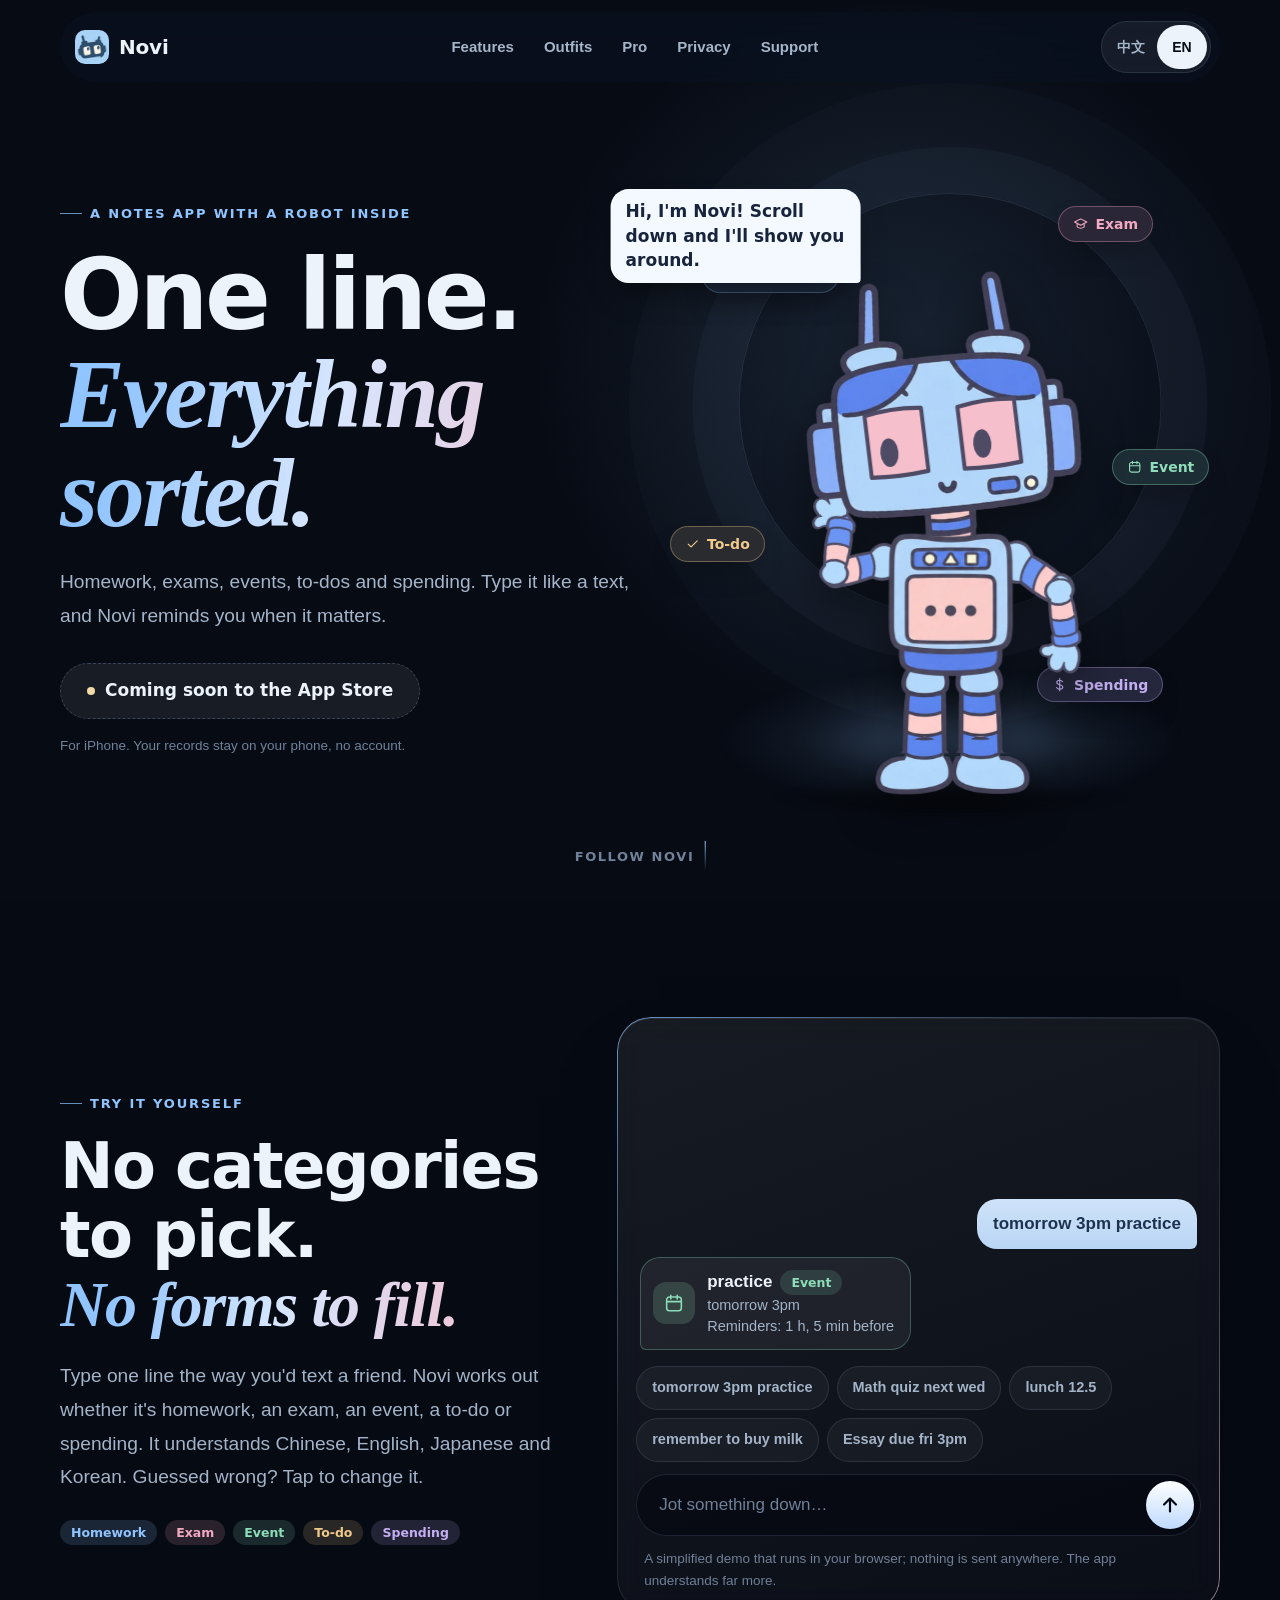
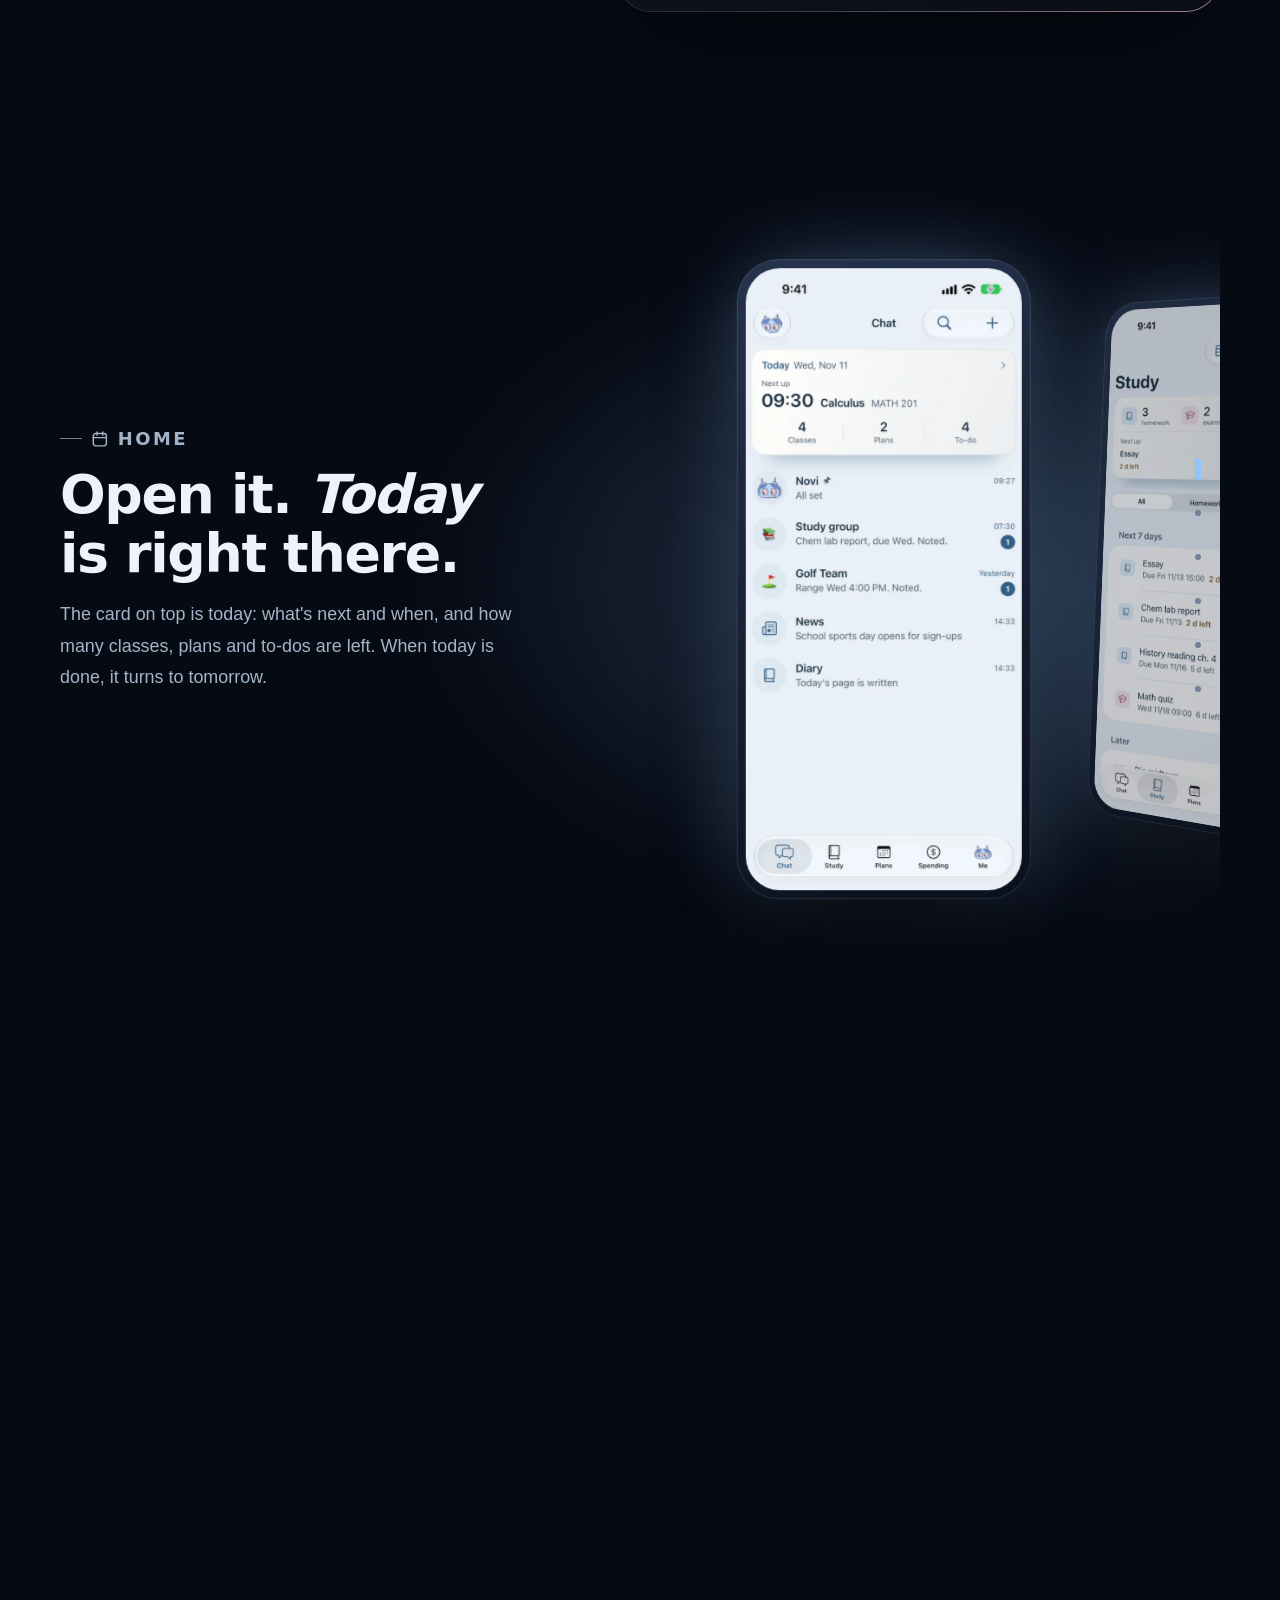
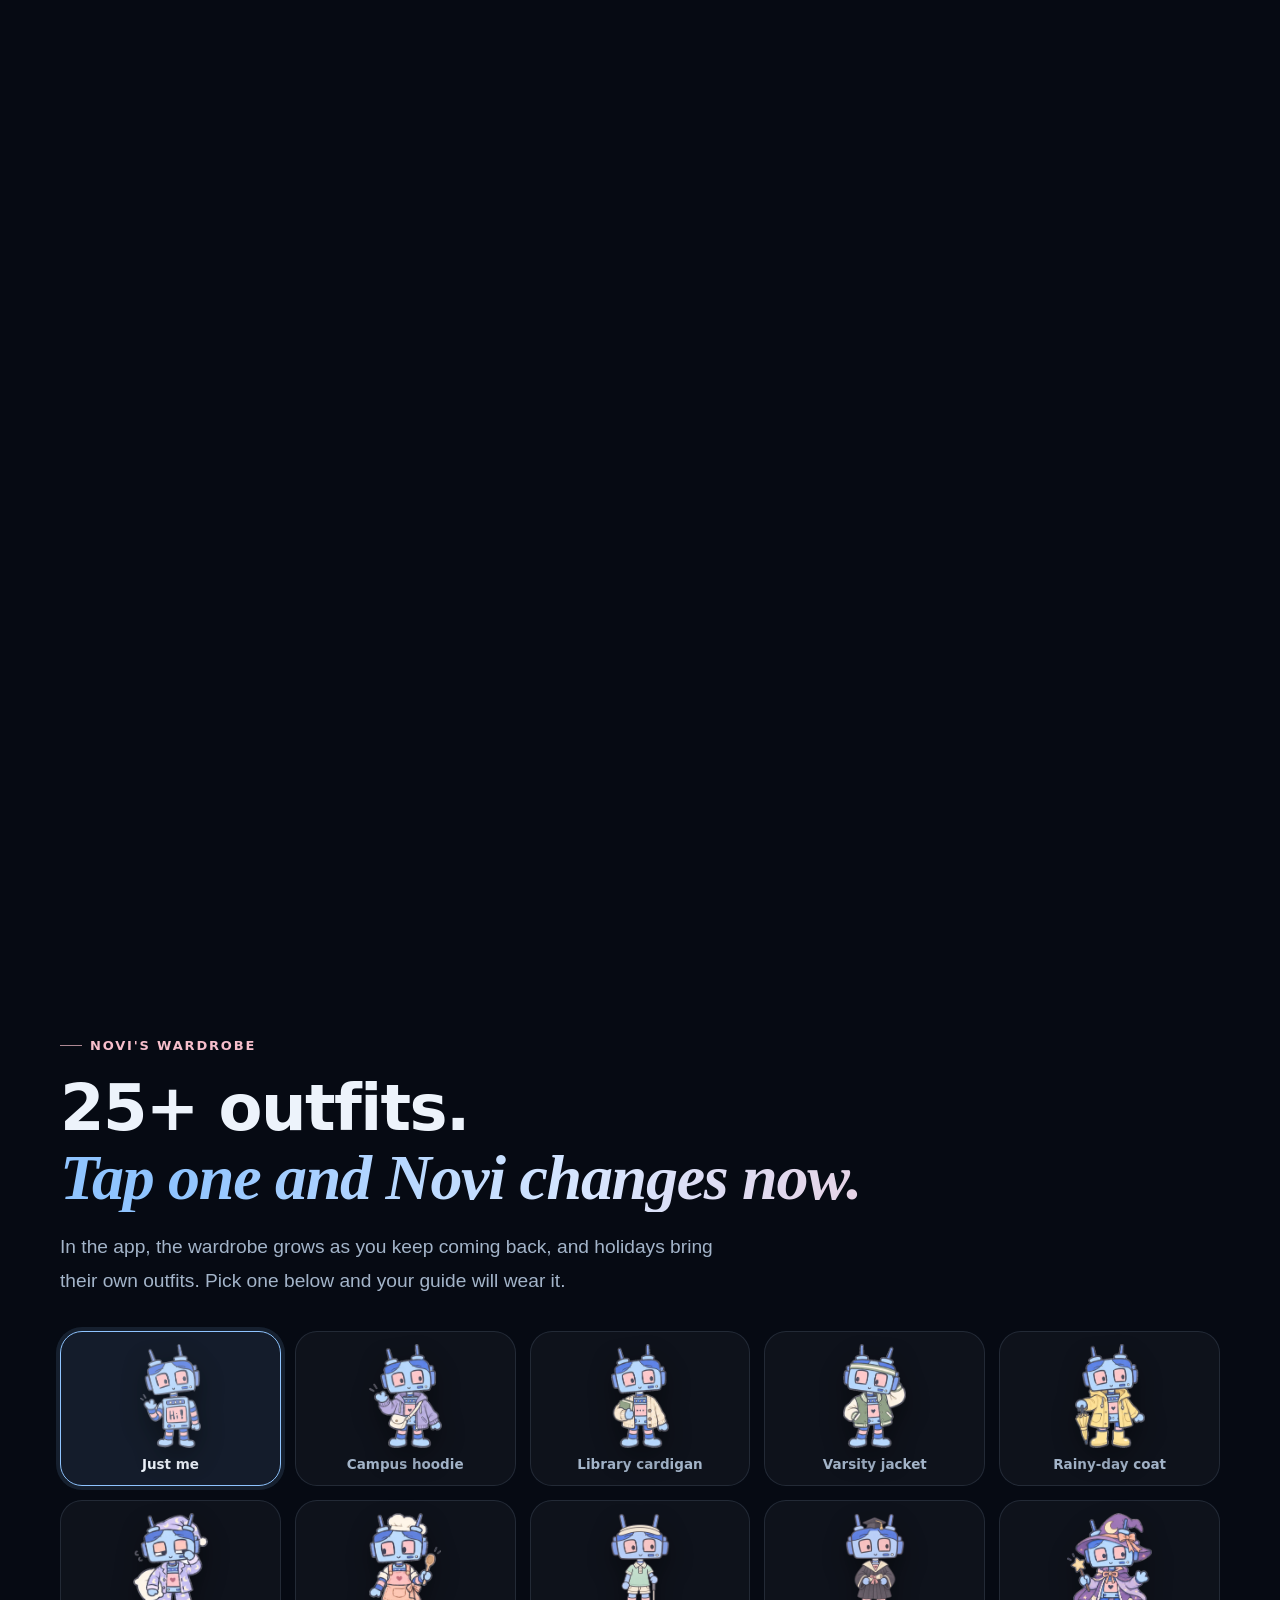
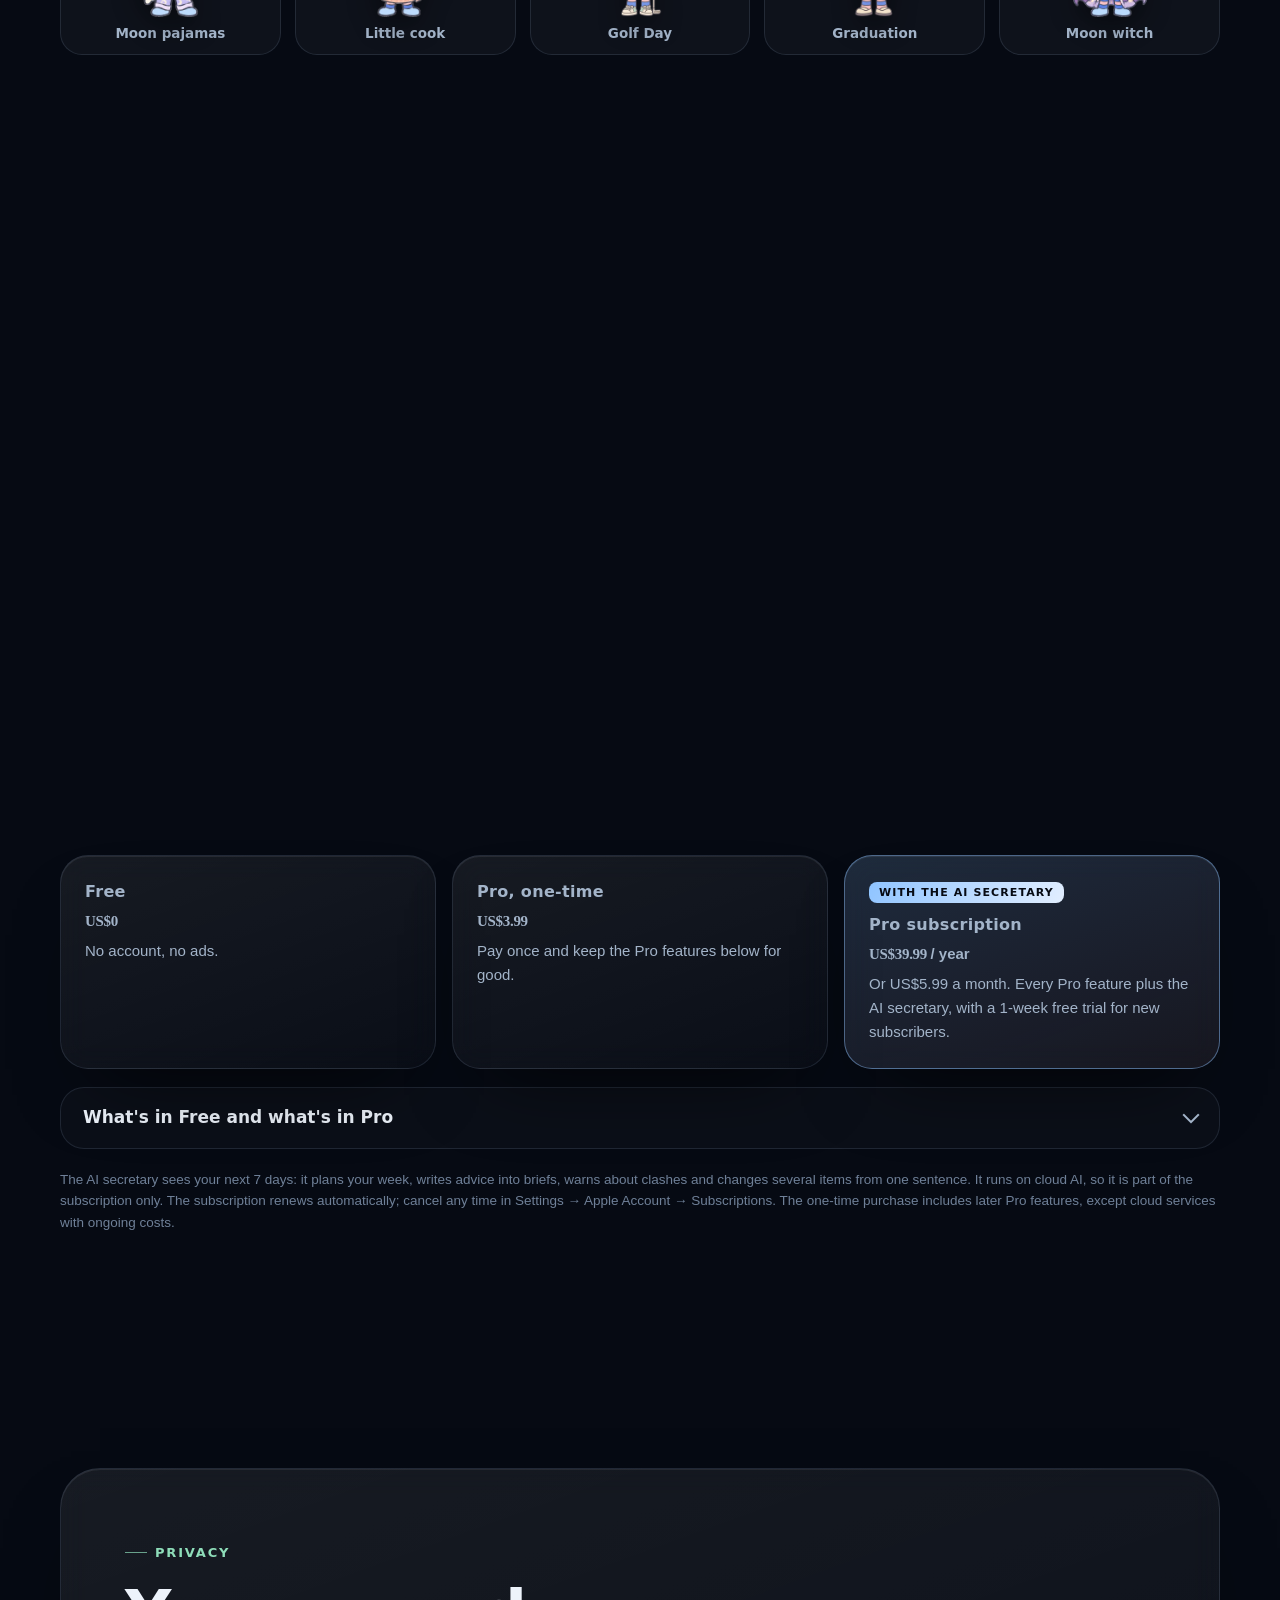
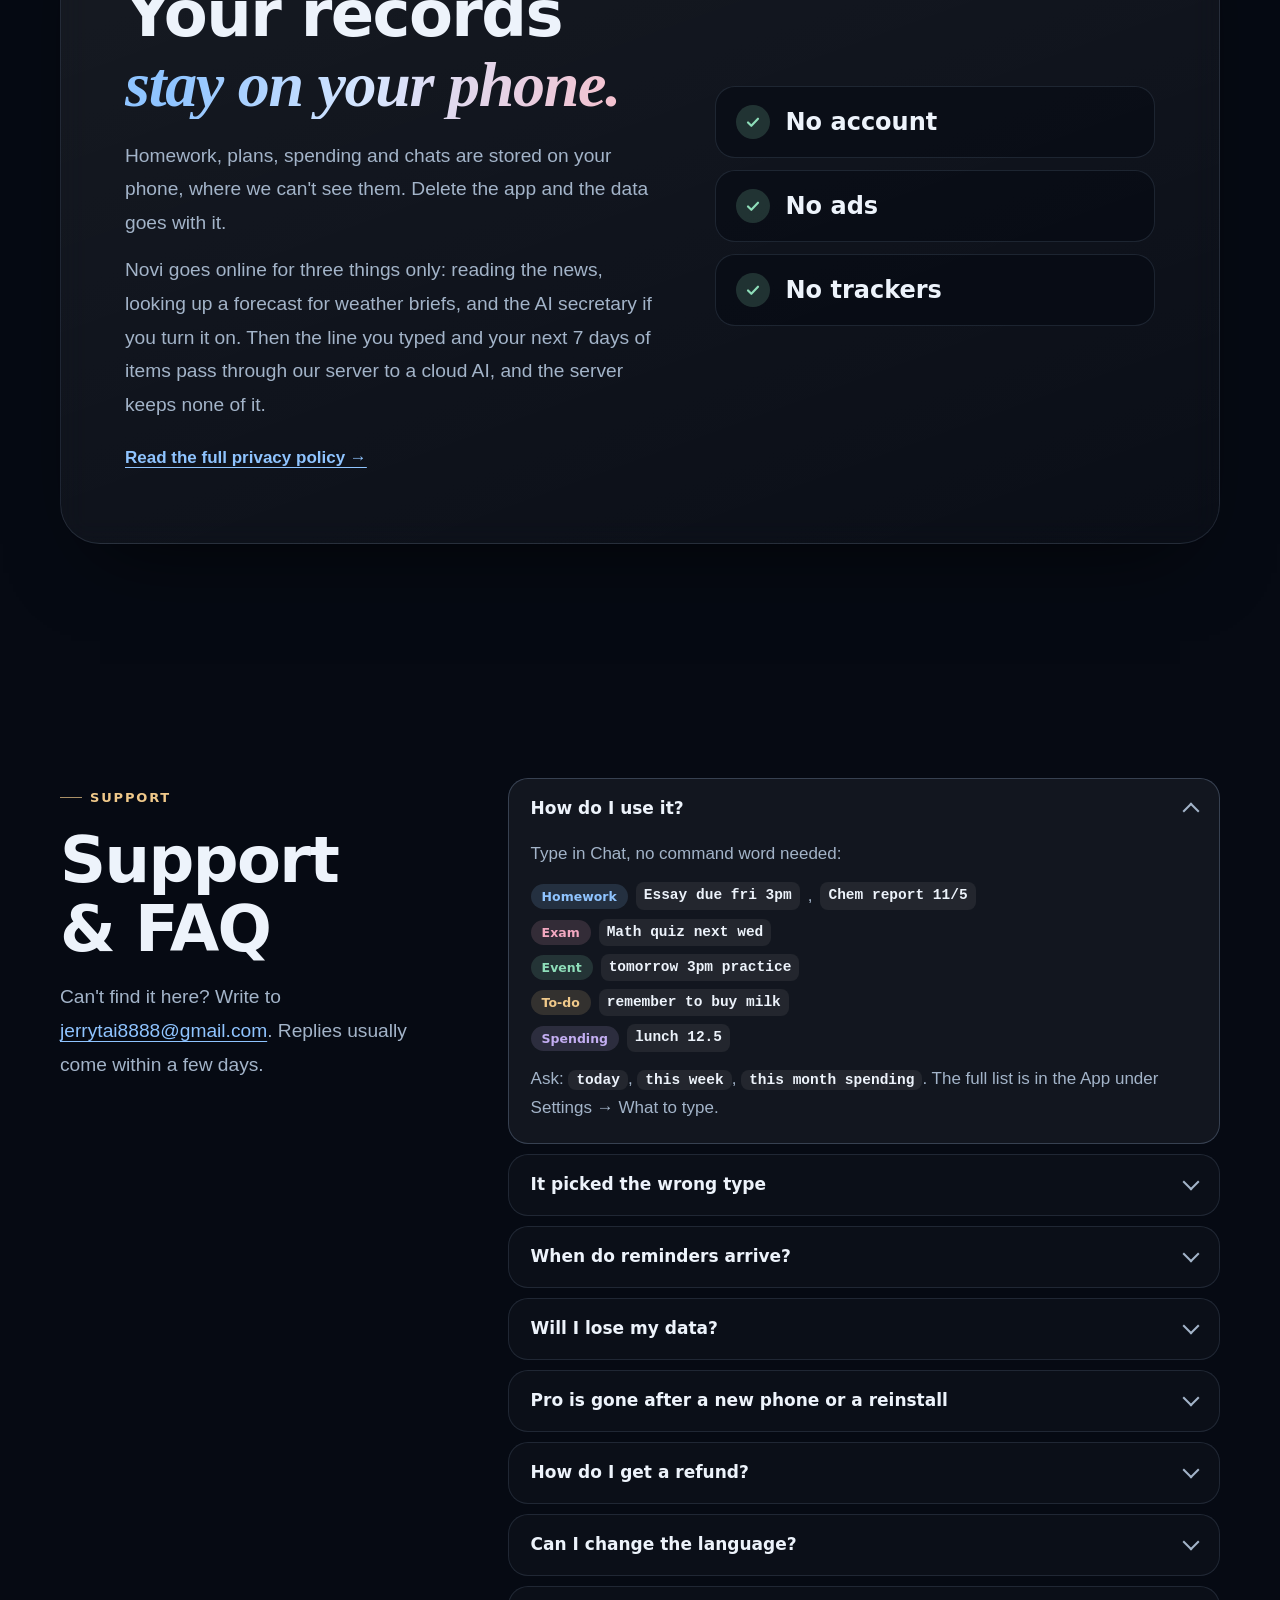
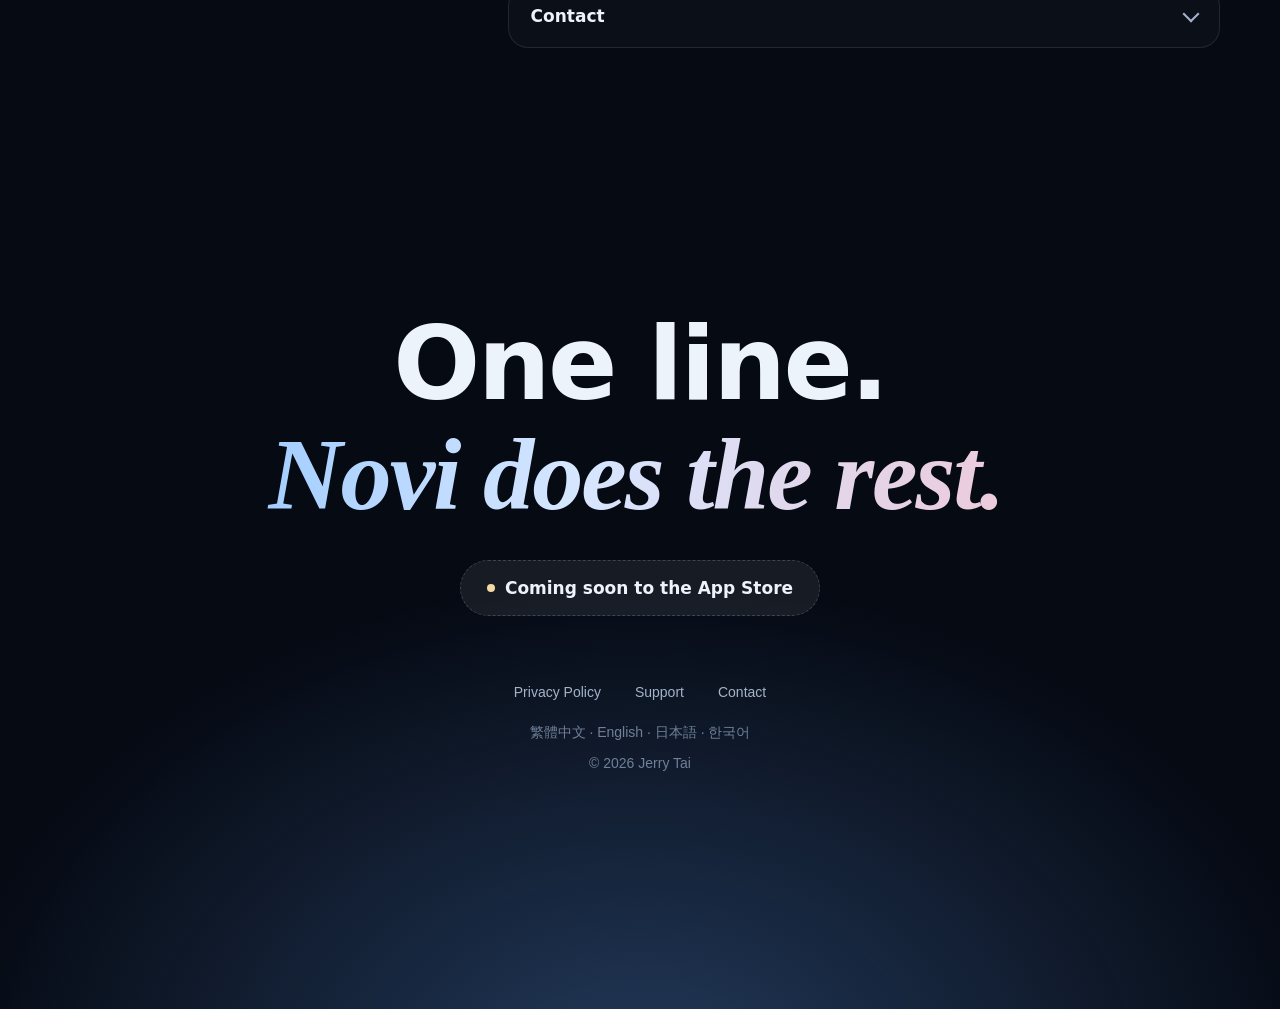
==== commit 3bef372b: "A new home page: Novi walks you through it The jointed Novi from the app, on a canvas: large in the " ====
--- a/index.html
+++ b/index.html
@@ -2,13 +2,13 @@
 <html lang="zh-Hant">
 <head>
 <meta charset="utf-8">
-<meta name="viewport" content="width=device-width, initial-scale=1">
+<meta name="viewport" content="width=device-width, initial-scale=1, viewport-fit=cover">
 <title>Novi：打一句，幫你分好</title>
-<meta name="description" content="Novi 是 iPhone 記事 app，也是陪你記事的小機器人。打一句話，作業、考試、行程、待辦、記帳自動分類，到時提醒。Type one line and Novi sorts homework, exams, events, to-dos and spending. Stays on your phone.">
+<meta name="description" content="Novi 是 iPhone 記事 app，也是陪你記事的小機器人。打一句話，作業、考試、行程、待辦、記帳自動分類，到時提醒。記錄留在你的手機。">
 <link rel="canonical" href="https://heynovi.app/">
-<meta name="theme-color" content="#CEE8FF" media="(prefers-color-scheme: light)">
-<meta name="theme-color" content="#1B2A3A" media="(prefers-color-scheme: dark)">
-<meta name="color-scheme" content="light dark">
+<meta name="theme-color" content="#060A13">
+<meta name="color-scheme" content="dark">
+<!-- When Novi is live, uncomment for Safari's own banner: <meta name="apple-itunes-app" content="app-id=6829156001"> -->
 <meta property="og:type" content="website">
 <meta property="og:site_name" content="Novi">
 <meta property="og:title" content="Novi：One line. Everything sorted.">
@@ -23,11 +23,16 @@
 <meta name="twitter:card" content="summary_large_image">
 <link rel="icon" href="assets/favicon-64.png" sizes="64x64" type="image/png">
 <link rel="apple-touch-icon" href="assets/apple-touch-icon.png">
-<link rel="preload" as="image" href="assets/novi-wave.webp" type="image/webp">
 <link rel="stylesheet" href="site.css">
 <script src="site.js"></script>
+<script src="novi.js" defer></script>
+<script type="application/ld+json">
+{"@context":"https://schema.org","@type":"SoftwareApplication","name":"Novi","operatingSystem":"iOS","applicationCategory":"ProductivityApplication","url":"https://heynovi.app/","image":"https://heynovi.app/assets/og.jpg","description":"Type one line and homework, exams, events, to-dos and spending sort themselves and remind you.","inLanguage":["zh-Hant","en","ja","ko"],"offers":{"@type":"Offer","price":"0","priceCurrency":"USD"},"author":{"@type":"Person","name":"Jerry Tai"}}
+</script>
 </head>
 <body>
+<div class="sky" aria-hidden="true"><i></i><i></i><i></i></div>
+<div class="grain" aria-hidden="true"></div>
 <svg width="0" height="0" class="sprite" aria-hidden="true" focusable="false">
   <symbol id="i-homework" viewBox="0 0 24 24"><path d="M5 4.5h11a3 3 0 0 1 3 3v12H8a3 3 0 0 1-3-3v-12Z"/><path d="M5 16.5a3 3 0 0 1 3-3h11"/></symbol>
   <symbol id="i-exam" viewBox="0 0 24 24"><path d="m2.5 9.5 9.5-5 9.5 5-9.5 5-9.5-5Z"/><path d="M6.5 12v5c3.3 2.4 7.7 2.4 11 0v-5"/></symbol>
@@ -35,216 +40,196 @@
   <symbol id="i-expense" viewBox="0 0 24 24"><path d="M16.5 7.5c-.8-1.6-2.4-2.5-4.5-2.5-2.6 0-4.5 1.4-4.5 3.4 0 4.8 9.3 2.3 9.3 7.2 0 2-2 3.4-4.8 3.4-2.2 0-4-1-4.8-2.7M12 2.5v19"/></symbol>
   <symbol id="i-timer" viewBox="0 0 24 24"><circle cx="12" cy="13.5" r="7.5"/><path d="M12 9.5v4l2.5 1.5M9.5 2.5h5"/></symbol>
   <symbol id="i-check" viewBox="0 0 24 24"><path d="m5 12.5 4.5 4.5L19 7.5"/></symbol>
+  <symbol id="i-send" viewBox="0 0 24 24"><path d="M12 19V5M5.5 11.5 12 5l6.5 6.5"/></symbol>
 </svg>
 
 <a class="skip" href="#demo"><span lang="zh-Hant">跳到內容</span><span lang="en">Skip to content</span></a>
 
-<header class="top">
-  <a class="brand" href="./"><img src="assets/icon-80.webp" alt="" width="36" height="36"> Novi</a>
-  <nav aria-label="Main">
-    <a class="wide" href="#features"><span lang="zh-Hant">功能</span><span lang="en">Features</span></a>
-    <a class="wide" href="#pro">Pro</a>
-    <a class="wide" href="#privacy"><span lang="zh-Hant">隱私</span><span lang="en">Privacy</span></a>
+<header class="nav" data-nav>
+  <a class="brand" href="./"><img src="assets/icon-80.webp" alt="" width="34" height="34"> Novi</a>
+  <nav class="links" aria-label="Main">
+    <a href="#features"><span lang="zh-Hant">功能</span><span lang="en">Features</span></a>
+    <a href="#wardrobe"><span lang="zh-Hant">造型</span><span lang="en">Outfits</span></a>
+    <a href="#pro">Pro</a>
+    <a href="#privacy"><span lang="zh-Hant">隱私</span><span lang="en">Privacy</span></a>
     <a href="#support"><span lang="zh-Hant">支援</span><span lang="en">Support</span></a>
+  </nav>
+  <div class="nav-end">
     <div class="switch" role="group" aria-label="Language 語言" data-switch hidden>
       <button type="button" data-set-lang="zh">中文</button>
       <button type="button" data-set-lang="en">EN</button>
     </div>
-  </nav>
+    <button class="menu" type="button" data-menu aria-expanded="false" aria-label="Menu 選單"><span></span></button>
+  </div>
 </header>
 
+<!-- Novi walks the page: a canvas puppet with its feet on the bottom edge. Decorative; every line it says is also on the page. -->
+<div class="novi" data-novi aria-hidden="true"><canvas width="2" height="2"></canvas><button type="button" data-novi-btn tabindex="-1"></button></div>
+<p class="novi-say" data-novi-say aria-hidden="true"></p>
+
 <main>
-<section class="hero">
-  <div class="hero-text">
-    <h1>
-      <span lang="zh-Hant">打一句，<em>Novi 幫你分好</em></span>
-      <span lang="en">One line. <em>Everything sorted.</em></span>
-    </h1>
-    <p class="lead" lang="zh-Hant">作業、考試、行程、待辦、記帳，像傳訊息一樣打一句，到時候提醒你。</p>
-    <p class="lead" lang="en">Homework, exams, events, to-dos and spending. Type it like a text, and Novi reminds you when it matters.</p>
-    <a class="store" data-store aria-disabled="true">
-      <span class="soon" lang="zh-Hant">即將在 App Store 上架</span>
-      <span class="soon" lang="en">Coming soon to the App Store</span>
-      <span class="live" lang="zh-Hant">在 App Store 下載</span>
-      <span class="live" lang="en">Download on the App Store</span>
-    </a>
-    <p class="small" lang="zh-Hant">適用 iPhone。資料存在手機，不用帳號。</p>
-    <p class="small" lang="en">For iPhone. Stays on your phone, no account.</p>
-  </div>
-  <div class="hero-novi">
-    <div class="pop">
-      <p class="say" aria-hidden="true"><span lang="zh-Hant">嗨，我是 Novi！</span><span lang="en">Hi, I'm Novi!</span></p>
-      <img src="assets/novi-wave.webp" width="540" height="928" fetchpriority="high"
-           alt="Novi, a small blue robot with pink eyes, waving. Its chest screen says Hi!">
-    </div>
-  </div>
-</section>
-
-<section class="demo band" id="demo">
+<section class="hero" data-stop="hero" data-x="0.74" data-xm="0.5" data-move="wave">
+  <div class="wrap hero-grid">
+    <div class="hero-copy">
+      <p class="eyebrow" data-reveal><span lang="zh-Hant">iPhone 上的記事小機器人</span><span lang="en">A notes app with a robot inside</span></p>
+      <h1 data-reveal style="--d:1">
+        <span lang="zh-Hant">打一句，<em>Novi 幫你分好</em></span>
+        <span lang="en">One line. <em>Everything sorted.</em></span>
+      </h1>
+      <p class="lead" data-reveal style="--d:2" lang="zh-Hant">作業、考試、行程、待辦、記帳，像傳訊息一樣打一句，到時候提醒你。</p><p class="lead" data-reveal style="--d:2" lang="en">Homework, exams, events, to-dos and spending. Type it like a text, and Novi reminds you when it matters.</p>
+      <div data-reveal style="--d:3"><a class="store" data-store aria-disabled="true"><span class="soon" lang="zh-Hant">即將在 App Store 上架</span><span class="soon" lang="en">Coming soon to the App Store</span><span class="live" lang="zh-Hant">在 App Store 下載</span><span class="live" lang="en">Download on the App Store</span></a></div>
+      <p class="fine" data-reveal style="--d:4" lang="zh-Hant">適用 iPhone。記錄留在手機，不用帳號。</p><p class="fine" data-reveal style="--d:4" lang="en">For iPhone. Your records stay on your phone, no account.</p>
+    </div>
+    <div class="hero-stage" data-hero-stage>
+      <img class="fallback" src="assets/novi-wave.webp" width="540" height="928" alt="Novi, a small blue robot with pink eyes, waving. Its chest screen says Hi!">
+      <ul class="orbit" aria-hidden="true">
+        <li style="--c:var(--homework);--x:4%;--y:16%;--depth:26;--i:0"><svg class="i" viewBox="0 0 24 24" aria-hidden="true"><use href="#i-homework"/></svg><span lang="zh-Hant">作業</span><span lang="en">Homework</span></li>
+        <li style="--c:var(--exam);--x:70%;--y:8%;--depth:-18;--i:1"><svg class="i" viewBox="0 0 24 24" aria-hidden="true"><use href="#i-exam"/></svg><span lang="zh-Hant">考試</span><span lang="en">Exam</span></li>
+        <li style="--c:var(--event);--x:80%;--y:46%;--depth:34;--i:2"><svg class="i" viewBox="0 0 24 24" aria-hidden="true"><use href="#i-event"/></svg><span lang="zh-Hant">行程</span><span lang="en">Event</span></li>
+        <li style="--c:var(--todo);--x:-2%;--y:58%;--depth:-30;--i:3"><svg class="i" viewBox="0 0 24 24" aria-hidden="true"><use href="#i-check"/></svg><span lang="zh-Hant">待辦</span><span lang="en">To-do</span></li>
+        <li style="--c:var(--expense);--x:66%;--y:80%;--depth:20;--i:4"><svg class="i" viewBox="0 0 24 24" aria-hidden="true"><use href="#i-expense"/></svg><span lang="zh-Hant">記帳</span><span lang="en">Spending</span></li>
+      </ul>
+    </div>
+  </div>
+  <a class="cue" href="#demo"><span lang="zh-Hant">跟著 Novi 往下</span><span lang="en">Follow Novi</span></a>
+</section>
+
+<section class="sec" id="demo" data-stop="demo" data-x="0.045" data-xm="0.14" data-move="typing">
   <div class="wrap demo-grid">
-    <div class="demo-copy">
-      <h2 lang="zh-Hant">不用選分類，不用填表單</h2>
-      <h2 lang="en">No categories to pick. No forms to fill.</h2>
-      <p lang="zh-Hant">像傳訊息給朋友一樣打一句，Novi 自己判斷這是作業、考試、行程、待辦還是記帳。中文、英文、日文、韓文都看得懂，判斷錯了，點一下就能改。</p>
-      <p lang="en">Type one line the way you'd text a friend. Novi works out whether it's homework, an exam, an event, a to-do or spending. Understands Chinese, English, Japanese and Korean. Guessed wrong? Tap to change it.</p>
-      <img class="demo-novi" src="assets/novi-listen.webp" width="313" height="560" loading="lazy" alt="" >
-    </div>
-    <div class="demo-panel">
-      <div class="demo-stage" data-demo>
-        <ol class="demo-list" lang="zh-Hant">
-          <li class="item">
-            <p class="bubble">明天 3點 練球</p>
-            <div class="saved"><img src="assets/novi-head.webp" width="40" height="34" alt="" loading="lazy">
-              <div class="card tone-event"><span class="tile"><svg><use href="#i-event"/></svg></span>
-                <div><p class="ct"><b>練球</b><span class="tag">行程</span></p><p>明天 15:00</p><p class="fine">提醒：1 小時前、5 分鐘前</p></div></div></div>
-          </li>
-          <li class="item">
-            <p class="bubble">數學小考 下禮拜三</p>
-            <div class="saved"><img src="assets/novi-head.webp" width="40" height="34" alt="" loading="lazy">
-              <div class="card tone-exam"><span class="tile"><svg><use href="#i-exam"/></svg></span>
-                <div><p class="ct"><b>數學小考</b><span class="tag">考試</span></p><p>下週三 09:00</p><p class="fine">提醒：3 天前、1 天前、1 小時前</p></div></div></div>
-          </li>
-          <li class="item">
-            <p class="bubble">午餐 120</p>
-            <div class="saved"><img src="assets/novi-head.webp" width="40" height="34" alt="" loading="lazy">
-              <div class="card tone-expense"><span class="tile"><svg><use href="#i-expense"/></svg></span>
-                <div><p class="ct"><b>120 元</b><span class="tag">記帳</span></p><p>餐飲　午餐</p></div></div></div>
-          </li>
-        </ol>
-        <ol class="demo-list" lang="en">
-          <li class="item">
-            <p class="bubble">tomorrow 3pm practice</p>
-            <div class="saved"><img src="assets/novi-head.webp" width="40" height="34" alt="" loading="lazy">
-              <div class="card tone-event"><span class="tile"><svg><use href="#i-event"/></svg></span>
-                <div><p class="ct"><b>practice</b><span class="tag">Event</span></p><p>Tomorrow 15:00</p><p class="fine">Reminders: 1 h before, 5 min before</p></div></div></div>
-          </li>
-          <li class="item">
-            <p class="bubble">Math quiz next wed</p>
-            <div class="saved"><img src="assets/novi-head.webp" width="40" height="34" alt="" loading="lazy">
-              <div class="card tone-exam"><span class="tile"><svg><use href="#i-exam"/></svg></span>
-                <div><p class="ct"><b>Math quiz</b><span class="tag">Exam</span></p><p>Next Wed 09:00</p><p class="fine">Reminders: 3 days, 1 day, 1 h before</p></div></div></div>
-          </li>
-          <li class="item">
-            <p class="bubble">lunch 12.5</p>
-            <div class="saved"><img src="assets/novi-head.webp" width="40" height="34" alt="" loading="lazy">
-              <div class="card tone-expense"><span class="tile"><svg><use href="#i-expense"/></svg></span>
-                <div><p class="ct"><b>$12.5</b><span class="tag">Spending</span></p><p>Food · lunch</p></div></div></div>
-          </li>
-        </ol>
-      </div>
-      <button class="demo-pause" type="button" data-demo-pause hidden></button>
-    </div>
-  </div>
-</section>
-
-<section class="band" id="features" aria-label="Features">
-  <div class="wrap feats">
-
-    <article class="feat tone-homework">
-      <div class="feat-text">
-        <p class="kicker"><svg><use href="#i-homework"/></svg><span lang="zh-Hant">課業</span><span lang="en">Study</span></p>
-        <h3 lang="zh-Hant">再也不會忘記截止日</h3>
-        <h3 lang="en">Never miss a deadline.</h3>
-        <p lang="zh-Hant">作業和考試放在一起，每一筆都有倒數。快到期會變紅色，逾期會提醒你。長按圓圈完成，會有彩帶。</p>
-        <p lang="en">Homework and exams in one list, each with a countdown. Turns red when it's close, flags what's overdue. Hold the circle to finish, with confetti.</p>
-      </div>
-      <div class="phone">
-        <img lang="zh-Hant" src="assets/shots/zh-study.webp" width="600" height="1304" loading="lazy" alt="Novi 課業頁：作業和考試在同一個列表，每筆標示還剩幾天。">
-        <img lang="en" src="assets/shots/en-study.webp" width="600" height="1304" loading="lazy" alt="Novi Study screen: homework and exams in one list, each showing the days left.">
-      </div>
-    </article>
-
-    <article class="feat tone-event flip">
-      <div class="feat-text">
-        <p class="kicker"><svg><use href="#i-event"/></svg><span lang="zh-Hant">行程與待辦</span><span lang="en">Plans &amp; to-dos</span></p>
-        <h3 lang="zh-Hant">整個月，一眼看完</h3>
-        <h3 lang="en">Your whole month, at a glance.</h3>
-        <p lang="zh-Hant">月曆上每一天底下直接顯示那天有什麼。待辦可以不寫日期，想到就記。</p>
-        <p lang="en">The calendar shows what's on each day, right under the date. To-dos don't need a date; jot them down as they come.</p>
-      </div>
-      <div class="phone">
-        <img lang="zh-Hant" src="assets/shots/zh-plans.webp" width="600" height="1304" loading="lazy" alt="Novi 行程頁：週列和月曆，日期底下寫著當天的行程。">
-        <img lang="en" src="assets/shots/en-plans.webp" width="600" height="1304" loading="lazy" alt="Novi Plans screen: a week strip and a month calendar with plans under the dates.">
-      </div>
-    </article>
-
-    <article class="feat tone-expense">
-      <div class="feat-text">
-        <p class="kicker"><svg><use href="#i-expense"/></svg><span lang="zh-Hant">記帳</span><span lang="en">Spending</span></p>
-        <h3 lang="zh-Hant">錢花去哪，一看就懂</h3>
-        <h3 lang="en">Know where it all went.</h3>
-        <p lang="zh-Hant">「午餐 120」自動歸到餐飲。圓餅圖看這個月花在哪，可以切換月份看以前的紀錄。</p>
-        <p lang="en">"lunch 12.5" lands in Food on its own. A pie chart shows where the month went; flip back to earlier months any time.</p>
-      </div>
-      <div class="phone">
-        <img lang="zh-Hant" src="assets/shots/zh-spending.webp" width="600" height="1304" loading="lazy" alt="Novi 記帳頁：本月支出總額和分類圓餅圖。">
-        <img lang="en" src="assets/shots/en-spending.webp" width="600" height="1304" loading="lazy" alt="Novi Spending screen: the month's total and a pie chart by category.">
-      </div>
-    </article>
-
-    <article class="feat tone-todo flip">
-      <div class="feat-text">
-        <p class="kicker"><svg><use href="#i-timer"/></svg><span lang="zh-Hant">讀書計時</span><span lang="en">Focus timer</span></p>
-        <h3 lang="zh-Hant">想專心多久，你決定</h3>
-        <h3 lang="en">Focus your way.</h3>
-        <p lang="zh-Hant">5、15、25、45 分鐘，Pro 可以自訂 1 到 180 分鐘。Novi 陪你專心，完成拿一顆糖果。</p>
-        <p lang="en">5, 15, 25 or 45 minutes, or any length from 1 to 180 with Pro. Finish a session, earn a candy.</p>
-      </div>
-      <div class="phone">
-        <img lang="zh-Hant" src="assets/shots/zh-focus.webp" width="600" height="1304" loading="lazy" alt="Novi 讀書計時頁：選好時間，Novi 在倒數圓圈裡陪你。">
-        <img lang="en" src="assets/shots/en-focus.webp" width="600" height="1304" loading="lazy" alt="Novi Focus timer screen: pick a length, and Novi sits inside the countdown ring.">
-      </div>
-    </article>
-
-  </div>
-</section>
-
-<section class="band tint" id="wardrobe">
+    <div>
+      <p class="eyebrow" data-reveal><span lang="zh-Hant">親手試試</span><span lang="en">Try it yourself</span></p>
+      <h2 lang="zh-Hant" data-reveal style="--d:1">不用選分類，<em>不用填表單</em></h2>
+      <h2 lang="en" data-reveal style="--d:1">No categories to pick. <em>No forms to fill.</em></h2>
+      <p class="lead" data-reveal style="--d:2" lang="zh-Hant">像傳訊息給朋友一樣打一句，Novi 自己判斷這是作業、考試、行程、待辦還是記帳。中文、英文、日文、韓文都看得懂，判斷錯了，點一下就能改。</p><p class="lead" data-reveal style="--d:2" lang="en">Type one line the way you'd text a friend. Novi works out whether it's homework, an exam, an event, a to-do or spending. It understands Chinese, English, Japanese and Korean. Guessed wrong? Tap to change it.</p>
+      <ul class="kinds" data-reveal style="--d:3" aria-hidden="true">
+        <li class="tag t-homework"><span lang="zh-Hant">作業</span><span lang="en">Homework</span></li><li class="tag t-exam"><span lang="zh-Hant">考試</span><span lang="en">Exam</span></li><li class="tag t-event"><span lang="zh-Hant">行程</span><span lang="en">Event</span></li><li class="tag t-todo"><span lang="zh-Hant">待辦</span><span lang="en">To-do</span></li><li class="tag t-expense"><span lang="zh-Hant">記帳</span><span lang="en">Spending</span></li>
+      </ul>
+    </div>
+    <div class="console glass" data-console data-reveal style="--d:2">
+      <ol class="thread" data-thread aria-live="polite"></ol>
+      <div class="chips">
+        <button type="button" data-line lang="zh-Hant">明天 3點 練球</button><button type="button" data-line lang="zh-Hant">數學小考 下禮拜三</button><button type="button" data-line lang="zh-Hant">午餐 120</button><button type="button" data-line lang="zh-Hant">記得買牛奶</button><button type="button" data-line lang="zh-Hant">化學報告 11/20</button>
+        <button type="button" data-line lang="en">tomorrow 3pm practice</button><button type="button" data-line lang="en">Math quiz next wed</button><button type="button" data-line lang="en">lunch 12.5</button><button type="button" data-line lang="en">remember to buy milk</button><button type="button" data-line lang="en">Essay due fri 3pm</button>
+      </div>
+      <form class="composer" data-composer>
+        <input type="text" data-input autocomplete="off" autocapitalize="off" enterkeyhint="send" maxlength="80">
+        <button type="submit"><svg class="i" viewBox="0 0 24 24" aria-hidden="true"><use href="#i-send"/></svg></button>
+      </form>
+      <p class="fine" lang="zh-Hant">這是網頁上的簡化示範，分類在你的瀏覽器裡完成，不會送出去。App 看得懂的說法更多。</p><p class="fine" lang="en">A simplified demo that runs in your browser; nothing is sent anywhere. The app understands far more.</p>
+    </div>
+  </div>
+</section>
+
+<section class="tour" id="features" data-tour data-stop="tour" data-x="0.47" data-xm="0.14" aria-label="Features">
+  <div class="tour-stage">
+    <div class="tour-copy">
+      <article class="slide" data-slide="home" data-tone="sky">
+        <p class="eyebrow"><svg class="i" viewBox="0 0 24 24" aria-hidden="true"><use href="#i-event"/></svg><span lang="zh-Hant">聊天首頁</span><span lang="en">Home</span></p>
+        <h3 lang="zh-Hant">一打開，<em>今天</em>就在眼前</h3><h3 lang="en">Open it. <em>Today</em> is right there.</h3>
+        <p lang="zh-Hant">最上面那張卡是今天：下一件事幾點、還有幾堂課、幾個行程、幾項待辦。今天的事過完，它會換成明天。</p><p lang="en">The card on top is today: what's next and when, and how many classes, plans and to-dos are left. When today is done, it turns to tomorrow.</p>
+      </article>
+      <article class="slide" data-slide="study" data-tone="homework">
+        <p class="eyebrow"><svg class="i" viewBox="0 0 24 24" aria-hidden="true"><use href="#i-homework"/></svg><span lang="zh-Hant">課業</span><span lang="en">Study</span></p>
+        <h3 lang="zh-Hant">再也不會忘記<em>截止日</em></h3><h3 lang="en">Never miss a <em>deadline</em>.</h3>
+        <p lang="zh-Hant">作業和考試放在一起，每一筆都有倒數。快到期會變色，逾期會提醒你。長按圓圈完成，會有彩帶。</p><p lang="en">Homework and exams in one list, each with a countdown. It changes colour when it's close and flags what's overdue. Hold the circle to finish, with confetti.</p>
+      </article>
+      <article class="slide" data-slide="plans" data-tone="event">
+        <p class="eyebrow"><svg class="i" viewBox="0 0 24 24" aria-hidden="true"><use href="#i-event"/></svg><span lang="zh-Hant">行程與待辦</span><span lang="en">Plans &amp; to-dos</span></p>
+        <h3 lang="zh-Hant">整個月，<em>一眼</em>看完</h3><h3 lang="en">Your whole month, <em>at a glance</em>.</h3>
+        <p lang="zh-Hant">月曆上每一天底下直接顯示那天有什麼。待辦可以不寫日期，想到就記。</p><p lang="en">The calendar shows what's on each day, right under the date. To-dos don't need a date; jot them down as they come.</p>
+      </article>
+      <article class="slide" data-slide="spending" data-tone="expense">
+        <p class="eyebrow"><svg class="i" viewBox="0 0 24 24" aria-hidden="true"><use href="#i-expense"/></svg><span lang="zh-Hant">記帳</span><span lang="en">Spending</span></p>
+        <h3 lang="zh-Hant">錢花去哪，<em>一看就懂</em></h3><h3 lang="en">Know where it <em>all went</em>.</h3>
+        <p lang="zh-Hant">「午餐 120」自動歸到餐飲。圓餅圖看這個月花在哪，可以切換月份看以前的紀錄。</p><p lang="en">"lunch 12.5" lands in Food on its own. A pie chart shows where the month went; flip back to earlier months any time.</p>
+      </article>
+      <article class="slide" data-slide="focus" data-tone="todo">
+        <p class="eyebrow"><svg class="i" viewBox="0 0 24 24" aria-hidden="true"><use href="#i-timer"/></svg><span lang="zh-Hant">讀書計時</span><span lang="en">Focus timer</span></p>
+        <h3 lang="zh-Hant">想專心多久，<em>你決定</em></h3><h3 lang="en">Focus <em>your way</em>.</h3>
+        <p lang="zh-Hant">5、15、25、45 分鐘，Pro 可以自訂 1 到 180 分鐘。Novi 陪你專心，完成拿一顆糖果。</p><p lang="en">5, 15, 25 or 45 minutes, or any length from 1 to 180 with Pro. Novi keeps you company, and a finished session earns a candy.</p>
+      </article>
+      <article class="slide" data-slide="timetable" data-tone="butter">
+        <p class="eyebrow"><svg class="i" viewBox="0 0 24 24" aria-hidden="true"><use href="#i-exam"/></svg><span lang="zh-Hant">課表與成績</span><span lang="en">Timetable &amp; grades</span><span class="pro-mark">PRO</span></p>
+        <h3 lang="zh-Hant">課表和成績，<em>一起算好</em></h3><h3 lang="en">Timetable and grades, <em>worked out</em>.</h3>
+        <p lang="zh-Hant">每週課表一眼看完，撞堂會提醒。各科成績算出學期平均和 GPA 估算，還告訴你剩下要考幾分。</p><p lang="en">A weekly timetable that flags clashes. Grades add up to a term average and a GPA estimate, and show what you need on the rest.</p>
+      </article>
+    </div>
+    <div class="reel">
+      <figure class="phone" data-phone><img lang="zh-Hant" src="assets/shots2/zh-home.webp" width="660" height="1434" loading="lazy" alt="Novi 聊天首頁：最上面是今天的卡片，下面是聊天室列表。"><img lang="en" src="assets/shots2/en-home.webp" width="660" height="1434" loading="lazy" alt="Novi home: a card for today on top, then the list of chats."></figure>
+      <figure class="phone" data-phone><img lang="zh-Hant" src="assets/shots2/zh-study.webp" width="660" height="1434" loading="lazy" alt="Novi 課業頁：作業和考試在同一個列表，每筆標示還剩幾天。"><img lang="en" src="assets/shots2/en-study.webp" width="660" height="1434" loading="lazy" alt="Novi Study screen: homework and exams in one list, each showing the days left."></figure>
+      <figure class="phone" data-phone><img lang="zh-Hant" src="assets/shots2/zh-plans.webp" width="660" height="1434" loading="lazy" alt="Novi 行程頁：一週的日期列、當天行程和待辦。"><img lang="en" src="assets/shots2/en-plans.webp" width="660" height="1434" loading="lazy" alt="Novi Plans screen: a week strip, the day's plans and to-dos."></figure>
+      <figure class="phone" data-phone><img lang="zh-Hant" src="assets/shots2/zh-spending.webp" width="660" height="1434" loading="lazy" alt="Novi 記帳頁：本月支出總額和分類圓餅圖。"><img lang="en" src="assets/shots2/en-spending.webp" width="660" height="1434" loading="lazy" alt="Novi Spending screen: the month's total and a pie chart by category."></figure>
+      <figure class="phone" data-phone><img lang="zh-Hant" src="assets/shots2/zh-focus.webp" width="660" height="1434" loading="lazy" alt="Novi 讀書計時頁：Novi 在倒數圓圈裡陪你。"><img lang="en" src="assets/shots2/en-focus.webp" width="660" height="1434" loading="lazy" alt="Novi Focus timer: Novi sits inside the countdown ring."></figure>
+      <figure class="phone" data-phone><img lang="zh-Hant" src="assets/shots2/zh-timetable.webp" width="660" height="1434" loading="lazy" alt="Novi 課表頁：一週的課排成格子，撞堂有提醒。"><img lang="en" src="assets/shots2/en-timetable.webp" width="660" height="1434" loading="lazy" alt="Novi Timetable: the week's classes on a grid, with clashes flagged."></figure>
+    </div>
+    <div class="dots" role="group" aria-label="Features">
+      <button type="button" data-dot aria-label="1 / 6"></button>
+      <button type="button" data-dot aria-label="2 / 6"></button>
+      <button type="button" data-dot aria-label="3 / 6"></button>
+      <button type="button" data-dot aria-label="4 / 6"></button>
+      <button type="button" data-dot aria-label="5 / 6"></button>
+      <button type="button" data-dot aria-label="6 / 6"></button>
+    </div>
+  </div>
+</section>
+
+<section class="sec" id="wardrobe" data-stop="wardrobe" data-x="0.955" data-xm="0.84" data-move="shy" style="--tone:var(--blush)">
+  <div class="wrap closet">
+    <div>
+      <p class="eyebrow" data-reveal><span lang="zh-Hant">Novi 的衣櫥</span><span lang="en">Novi's wardrobe</span></p>
+      <h2 lang="zh-Hant" data-reveal style="--d:1">25+ 套造型，<em>點一件，它現在就換</em></h2>
+      <h2 lang="en" data-reveal style="--d:1">25+ outfits. <em>Tap one and Novi changes now.</em></h2>
+      <p class="lead" data-reveal style="--d:2" lang="zh-Hant">在 App 裡多開幾天就多一件衣服，節日還有限定造型。下面先挑一套，讓帶路的 Novi 穿給你看。</p><p class="lead" data-reveal style="--d:2" lang="en">In the app, the wardrobe grows as you keep coming back, and holidays bring their own outfits. Pick one below and your guide will wear it.</p>
+    </div>
+    <ul class="rack" data-rack aria-label="Outfits">
+      <li data-reveal style="--d:0"><button type="button" data-outfit="none" aria-pressed="false"><img src="assets/novi-wave.webp" width="540" height="928" loading="lazy" alt=""><span lang="zh-Hant">原本的我</span><span lang="en">Just me</span></button></li>
+      <li data-reveal style="--d:1"><button type="button" data-outfit="hoodie" aria-pressed="false"><img src="assets/outfits/hoodie.webp" width="336" height="480" loading="lazy" alt=""><span lang="zh-Hant">校園帽T</span><span lang="en">Campus hoodie</span></button></li>
+      <li data-reveal style="--d:2"><button type="button" data-outfit="cardigan" aria-pressed="false"><img src="assets/outfits/cardigan.webp" width="270" height="480" loading="lazy" alt=""><span lang="zh-Hant">圖書館開衫</span><span lang="en">Library cardigan</span></button></li>
+      <li data-reveal style="--d:3"><button type="button" data-outfit="varsity" aria-pressed="false"><img src="assets/outfits/varsity.webp" width="291" height="480" loading="lazy" alt=""><span lang="zh-Hant">放學去運動</span><span lang="en">Varsity jacket</span></button></li>
+      <li data-reveal style="--d:4"><button type="button" data-outfit="raincoat" aria-pressed="false"><img src="assets/outfits/raincoat.webp" width="323" height="480" loading="lazy" alt=""><span lang="zh-Hant">雨天也出門</span><span lang="en">Rainy-day coat</span></button></li>
+      <li data-reveal style="--d:5"><button type="button" data-outfit="pajamas" aria-pressed="false"><img src="assets/outfits/pajamas.webp" width="348" height="480" loading="lazy" alt=""><span lang="zh-Hant">月亮睡衣</span><span lang="en">Moon pajamas</span></button></li>
+      <li data-reveal style="--d:0"><button type="button" data-outfit="chef" aria-pressed="false"><img src="assets/outfits/chef.webp" width="333" height="480" loading="lazy" alt=""><span lang="zh-Hant">小小料理家</span><span lang="en">Little cook</span></button></li>
+      <li data-reveal style="--d:1"><button type="button" data-outfit="golf" aria-pressed="false"><img src="assets/outfits/golf.webp" width="278" height="480" loading="lazy" alt=""><span lang="zh-Hant">果嶺小球員</span><span lang="en">Golf Day</span></button></li>
+      <li data-reveal style="--d:2"><button type="button" data-outfit="graduate" aria-pressed="false"><img src="assets/outfits/graduate.webp" width="276" height="480" loading="lazy" alt=""><span lang="zh-Hant">畢業典禮</span><span lang="en">Graduation</span></button></li>
+      <li data-reveal style="--d:3"><button type="button" data-outfit="witch" aria-pressed="false"><img src="assets/outfits/witch.webp" width="394" height="480" loading="lazy" alt=""><span lang="zh-Hant">月亮小巫師</span><span lang="en">Moon witch</span></button></li>
+    </ul>
+  </div>
+</section>
+
+<section class="sec" id="pro" data-stop="pro" data-x="0.045" data-xm="0.14" data-move="flex" style="--tone:var(--butter)">
   <div class="wrap">
-    <div class="closet">
+    <div class="pro-top">
       <div>
-        <h2 lang="zh-Hant">25+ 套造型，<br>換成你喜歡的樣子</h2>
-        <h2 lang="en">25+ outfits. Dress Novi your way.</h2>
-        <p lang="zh-Hant">多開幾天就多一件衣服，萬聖節還有限定造型。它會在輸入框上走來走去，點它會跟你打招呼。</p>
-        <p lang="en">Open the app on more days and the wardrobe grows; Halloween brings its own outfits. It strolls along the input bar and waves when tapped.</p>
-      </div>
-      <figure class="fitting">
-        <img data-fitting src="assets/outfits/hoodie.webp" width="336" height="480" loading="lazy" alt="Novi wearing the campus hoodie">
-        <figcaption data-fitting-name><span lang="zh-Hant">校園帽T</span><span lang="en">Campus hoodie</span></figcaption>
-      </figure>
-    </div>
-    <ul class="rack" data-rack aria-label="Outfits">
-      <li><button type="button" data-outfit="hoodie" aria-pressed="true"><img src="assets/outfits/hoodie.webp" width="336" height="480" loading="lazy" alt=""><span lang="zh-Hant">校園帽T</span><span lang="en">Campus hoodie</span></button></li>
-      <li><button type="button" data-outfit="cardigan" aria-pressed="false"><img src="assets/outfits/cardigan.webp" width="270" height="480" loading="lazy" alt=""><span lang="zh-Hant">圖書館開衫</span><span lang="en">Library cardigan</span></button></li>
-      <li><button type="button" data-outfit="varsity" aria-pressed="false"><img src="assets/outfits/varsity.webp" width="291" height="480" loading="lazy" alt=""><span lang="zh-Hant">放學去運動</span><span lang="en">Varsity jacket</span></button></li>
-      <li><button type="button" data-outfit="raincoat" aria-pressed="false"><img src="assets/outfits/raincoat.webp" width="323" height="480" loading="lazy" alt=""><span lang="zh-Hant">雨天也出門</span><span lang="en">Rainy-day coat</span></button></li>
-      <li><button type="button" data-outfit="denim" aria-pressed="false"><img src="assets/outfits/denim.webp" width="266" height="480" loading="lazy" alt=""><span lang="zh-Hant">背包上學去</span><span lang="en">Off to school</span></button></li>
-      <li><button type="button" data-outfit="pajamas" aria-pressed="false"><img src="assets/outfits/pajamas.webp" width="348" height="480" loading="lazy" alt=""><span lang="zh-Hant">月亮睡衣</span><span lang="en">Moon pajamas</span></button></li>
-      <li><button type="button" data-outfit="scarf" aria-pressed="false"><img src="assets/outfits/scarf.webp" width="346" height="480" loading="lazy" alt=""><span lang="zh-Hant">暖暖圍巾</span><span lang="en">Warm scarf</span></button></li>
-      <li><button type="button" data-outfit="chef" aria-pressed="false"><img src="assets/outfits/chef.webp" width="333" height="480" loading="lazy" alt=""><span lang="zh-Hant">小小料理家</span><span lang="en">Little cook</span></button></li>
-      <li><button type="button" data-outfit="garden" aria-pressed="false"><img src="assets/outfits/garden.webp" width="384" height="474" loading="lazy" alt=""><span lang="zh-Hant">陽台園丁</span><span lang="en">Gardener</span></button></li>
-      <li><button type="button" data-outfit="sailor" aria-pressed="false"><img src="assets/outfits/sailor.webp" width="319" height="474" loading="lazy" alt=""><span lang="zh-Hant">海邊散散步</span><span lang="en">Sailor day</span></button></li>
-      <li><button type="button" data-outfit="cafe" aria-pressed="false"><img src="assets/outfits/cafe.webp" width="377" height="471" loading="lazy" alt=""><span lang="zh-Hant">午後咖啡館</span><span lang="en">Barista</span></button></li>
-      <li><button type="button" data-outfit="dungarees" aria-pressed="false"><img src="assets/outfits/dungarees.webp" width="262" height="480" loading="lazy" alt=""><span lang="zh-Hant">週末吊帶褲</span><span lang="en">Dungarees</span></button></li>
-      <li><button type="button" data-outfit="witch" aria-pressed="false"><img src="assets/outfits/witch.webp" width="394" height="480" loading="lazy" alt=""><span lang="zh-Hant">月亮小巫師</span><span lang="en">Moon witch</span></button></li>
-      <li><button type="button" data-outfit="pumpkin" aria-pressed="false"><img src="assets/outfits/pumpkin.webp" width="356" height="480" loading="lazy" alt=""><span lang="zh-Hant">南瓜討糖隊</span><span lang="en">Pumpkin kid</span></button></li>
-      <li><button type="button" data-outfit="cat" aria-pressed="false"><img src="assets/outfits/cat.webp" width="322" height="473" loading="lazy" alt=""><span lang="zh-Hant">午夜小黑貓</span><span lang="en">Midnight cat</span></button></li>
-      <li><button type="button" data-outfit="vampire" aria-pressed="false"><img src="assets/outfits/vampire.webp" width="388" height="480" loading="lazy" alt=""><span lang="zh-Hant">害羞吸血鬼</span><span lang="en">Vampire</span></button></li>
-      <li><button type="button" data-outfit="skeleton" aria-pressed="false"><img src="assets/outfits/skeleton.webp" width="315" height="480" loading="lazy" alt=""><span lang="zh-Hant">骨頭小搗蛋</span><span lang="en">Little skeleton</span></button></li>
-      <li><button type="button" data-outfit="pirate" aria-pressed="false"><img src="assets/outfits/pirate.webp" width="357" height="480" loading="lazy" alt=""><span lang="zh-Hant">幽靈船長</span><span lang="en">Ghost captain</span></button></li>
-      <li><button type="button" data-outfit="ghost" aria-pressed="false"><img src="assets/outfits/ghost.webp" width="363" height="480" loading="lazy" alt=""><span lang="zh-Hant">白布小幽靈</span><span lang="en">Sheet ghost</span></button></li>
-      <li><button type="button" data-outfit="mummy" aria-pressed="false"><img src="assets/outfits/mummy.webp" width="290" height="478" loading="lazy" alt=""><span lang="zh-Hant">繃帶小迷糊</span><span lang="en">Sleepy mummy</span></button></li>
-    </ul>
-  </div>
-</section>
-
-<section class="band" id="pro">
-  <div class="wrap narrow">
-    <h2 lang="zh-Hant">免費版與 Pro</h2>
-    <h2 lang="en">Free and Pro</h2>
-    <p lang="zh-Hant">Novi 免費就能用。Novi Pro 有兩種：一次買斷 US$3.99，永久擁有下表的 Pro 功能；或訂閱 US$5.99／月、US$39.99／年，包含所有 Pro 功能，再加上 AI 秘書。各地價格以 App Store 顯示為準。</p>
-    <p lang="en">Novi is free to use. Novi Pro comes two ways: a one-time US$3.99 that keeps the Pro features below for good, or a subscription at US$5.99 a month or US$39.99 a year with every Pro feature plus the AI secretary. The App Store shows the price for your region.</p>
-    <div class="plan">
+        <p class="eyebrow" data-reveal>Novi Pro</p>
+        <h2 lang="zh-Hant" data-reveal style="--d:1">免費就能用，<em>想要更多再升級</em></h2>
+        <h2 lang="en" data-reveal style="--d:1">Free to use. <em>More when you want it.</em></h2>
+        <p class="lead" data-reveal style="--d:2" lang="zh-Hant">打一句分類、提醒、課業、月曆、待辦、記帳、新聞，全部免費。Pro 有買斷和訂閱兩種，各地價格以 App Store 顯示為準。</p><p class="lead" data-reveal style="--d:2" lang="en">Sorting, reminders, study, calendar, to-dos, spending and news are all free. Pro comes as a one-time purchase or a subscription; the App Store shows the price for your region.</p>
+      </div>
+      <div class="duo" data-reveal style="--d:2" aria-hidden="true">
+        <figure class="phone"><img lang="zh-Hant" src="assets/shots2/zh-grades.webp" width="660" height="1434" loading="lazy" alt=""><img lang="en" src="assets/shots2/en-grades.webp" width="660" height="1434" loading="lazy" alt=""></figure>
+        <figure class="phone"><img lang="zh-Hant" src="assets/shots2/zh-chat.webp" width="660" height="1434" loading="lazy" alt=""><img lang="en" src="assets/shots2/en-chat.webp" width="660" height="1434" loading="lazy" alt=""></figure>
+      </div>
+    </div>
+    <div class="plans">
+      <div class="plan-card glass" data-reveal>
+        <h3><span lang="zh-Hant">免費</span><span lang="en">Free</span></h3>
+        <p class="price">US$0</p>
+        <p lang="zh-Hant">不用帳號，沒有廣告。</p><p lang="en">No account, no ads.</p>
+      </div>
+      <div class="plan-card glass" data-reveal style="--d:1">
+        <h3><span lang="zh-Hant">Pro 買斷</span><span lang="en">Pro, one-time</span></h3>
+        <p class="price">US$3.99</p>
+        <p lang="zh-Hant">付一次，下表的 Pro 功能永久擁有。</p><p lang="en">Pay once and keep the Pro features below for good.</p>
+      </div>
+      <div class="plan-card glass best" data-reveal style="--d:2">
+        <span class="flag"><span lang="zh-Hant">含 AI 秘書</span><span lang="en">WITH THE AI SECRETARY</span></span>
+        <h3><span lang="zh-Hant">Pro 訂閱</span><span lang="en">Pro subscription</span></h3>
+        <p class="price">US$39.99 <small><span lang="zh-Hant">／年</span><span lang="en">/ year</span></small></p>
+        <p lang="zh-Hant">或 US$5.99／月。所有 Pro 功能，再加上 AI 秘書；新訂閱可免費試用 1 週。</p><p lang="en">Or US$5.99 a month. Every Pro feature plus the AI secretary, with a 1-week free trial for new subscribers.</p>
+      </div>
+    </div>
+    <details class="compare" data-reveal>
+      <summary><span lang="zh-Hant">免費版和 Pro 差在哪</span><span lang="en">What's in Free and what's in Pro</span></summary>
       <table>
         <thead>
           <tr>
@@ -270,119 +255,176 @@
           <tr><th scope="row"><span lang="zh-Hant">月回顧分享卡</span><span lang="en">Monthly recap card</span></th><td class="none">—<span class="sr-only" lang="zh-Hant">不含</span><span class="sr-only" lang="en">Not included</span></td><td><svg role="img" aria-label="✓"><use href="#i-check"/></svg></td></tr>
         </tbody>
       </table>
-    </div>
-    <p class="small" lang="zh-Hant">AI 秘書看得到你接下來 7 天的行程，幫你排一週計畫、在簡報裡寫建議、提醒撞期，也能用講的一次改好幾筆。它用的是雲端 AI，所以只在訂閱方案裡；新訂閱可免費試用 1 週。訂閱會自動續訂，可隨時到「設定 → Apple 帳號 → 訂閱」取消。買斷包含之後新增的 Pro 功能，需要持續付費的雲端服務除外。</p>
-    <p class="small" lang="en">The AI secretary sees your next 7 days: it plans your week, writes advice into briefs, warns about clashes and changes several items from one sentence. It runs on cloud AI, so it is part of the subscription only; new subscribers get a 1-week free trial. The subscription renews automatically; cancel any time in Settings → Apple Account → Subscriptions. The one-time purchase includes later Pro features, except cloud services with ongoing costs.</p>
-  </div>
-</section>
-
-<section class="band promise" id="privacy">
-  <div class="wrap narrow promise-grid">
-    <img src="assets/outfits/pajamas.webp" width="348" height="480" loading="lazy" alt="">
-    <div>
-      <h2 lang="zh-Hant">你的資料只在你手機</h2>
-      <h2 lang="en">Your data stays on your phone</h2>
+    </details>
+    <p class="fine pro-note" lang="zh-Hant">AI 秘書看得到你接下來 7 天的行程，幫你排一週計畫、在簡報裡寫建議、提醒撞期，也能用講的一次改好幾筆。它用的是雲端 AI，所以只在訂閱方案裡。訂閱會自動續訂，可隨時到「設定 → Apple 帳號 → 訂閱」取消。買斷包含之後新增的 Pro 功能，需要持續付費的雲端服務除外。</p><p class="fine pro-note" lang="en">The AI secretary sees your next 7 days: it plans your week, writes advice into briefs, warns about clashes and changes several items from one sentence. It runs on cloud AI, so it is part of the subscription only. The subscription renews automatically; cancel any time in Settings → Apple Account → Subscriptions. The one-time purchase includes later Pro features, except cloud services with ongoing costs.</p>
+  </div>
+</section>
+
+<section class="sec" id="privacy" data-stop="privacy" data-x="0.955" data-xm="0.84" data-move="hug" style="--tone:var(--event)">
+  <div class="wrap">
+    <div class="vault glass" data-reveal>
+      <div>
+        <p class="eyebrow"><span lang="zh-Hant">隱私</span><span lang="en">Privacy</span></p>
+        <h2 lang="zh-Hant">你的記錄，<em>留在你的手機</em></h2>
+        <h2 lang="en">Your records <em>stay on your phone.</em></h2>
+        <p class="lead" lang="zh-Hant">作業、行程、記帳和聊天都存在手機裡，我們看不到。刪掉 App，資料就一起刪掉。</p><p class="lead" lang="en">Homework, plans, spending and chats are stored on your phone, where we can't see them. Delete the app and the data goes with it.</p>
+        <p class="lead" lang="zh-Hant">Novi 只在三種時候連網：讀新聞、替天氣簡報查預報，以及你自己打開 AI 秘書的時候。打開後，你打的那句話和接下來 7 天的事項會經過我們的伺服器交給雲端 AI，伺服器不保存內容。</p><p class="lead" lang="en">Novi goes online for three things only: reading the news, looking up a forecast for weather briefs, and the AI secretary if you turn it on. Then the line you typed and your next 7 days of items pass through our server to a cloud AI, and the server keeps none of it.</p>
+        <a class="more" href="privacy.html"><span lang="zh-Hant">閱讀完整隱私權政策 →</span><span lang="en">Read the full privacy policy →</span></a>
+      </div>
       <ul class="trio">
         <li><span lang="zh-Hant">沒有帳號</span><span lang="en">No account</span></li>
-        <li><span lang="zh-Hant">沒有伺服器</span><span lang="en">No server</span></li>
         <li><span lang="zh-Hant">沒有廣告</span><span lang="en">No ads</span></li>
+        <li><span lang="zh-Hant">沒有追蹤工具</span><span lang="en">No trackers</span></li>
       </ul>
-      <p lang="zh-Hant">只有新聞會連到新聞網站，天氣簡報會查詢預報，其餘記錄都在手機裡。刪掉 app，資料就一起刪掉。</p>
-      <p lang="en">News reads the publishers' sites and weather briefs look up a forecast; your records stay on the phone. Delete the app and the data goes with it.</p>
-      <p><a href="privacy.html"><span lang="zh-Hant">閱讀完整隱私權政策</span><span lang="en">Read the full privacy policy</span></a></p>
-    </div>
-  </div>
-</section>
-
-<section class="band support" id="support">
-  <div class="wrap narrow">
-
+    </div>
+  </div>
+</section>
+
+<section class="sec" id="support" data-stop="support" data-x="0.045" data-xm="0.14" data-move="think" style="--tone:var(--todo)">
+  <div class="wrap help">
+    <div class="help-head">
+      <p class="eyebrow" data-reveal><span lang="zh-Hant">支援</span><span lang="en">Support</span></p>
+      <h2 lang="zh-Hant" data-reveal style="--d:1">支援與常見問題</h2>
+      <h2 lang="en" data-reveal style="--d:1">Support &amp; FAQ</h2>
+      <p class="lead" data-reveal style="--d:2" lang="zh-Hant">找不到答案？來信 <a href="mailto:jerrytai8888@gmail.com">jerrytai8888@gmail.com</a>，通常幾天內回覆。</p><p class="lead" data-reveal style="--d:2" lang="en">Can&#39;t find it here? Write to <a href="mailto:jerrytai8888@gmail.com">jerrytai8888@gmail.com</a>. Replies usually come within a few days.</p>
+    </div>
+    <div class="faq" data-reveal style="--d:1">
     <section id="zh" lang="zh-Hant">
       <h2>支援與常見問題</h2>
-
-      <h3>怎麼用？</h3>
-      <p>在「聊天」直接打字，不用加開頭：</p>
-      <ul class="howto">
-        <li><span class="tag tone-homework">作業</span><code>Essay due fri 3pm</code>、<code>化學報告 11/5</code></li>
-        <li><span class="tag tone-exam">考試</span><code>數學小考 下禮拜三</code></li>
-        <li><span class="tag tone-event">行程</span><code>明天 3點 練球</code></li>
-        <li><span class="tag tone-todo">待辦</span><code>記得買牛奶</code></li>
-        <li><span class="tag tone-expense">記帳</span><code>午餐 120</code></li>
-      </ul>
-      <p>查詢：<code>今天有什麼</code>、<code>這週有什麼</code>、<code>本月支出</code>。完整說明在 App 的「設定 → 聊天怎麼打」。</p>
-
-      <h3>判斷錯類型怎麼辦？</h3>
-      <p>到該筆所在的列表點它，就能改類型、時間和備註。</p>
-
-      <h3>提醒什麼時候來？</h3>
-      <p>作業：截止前 1 天、前 2 小時。考試：前 3 天、前 1 天、前 1 小時。行程：前 1 小時和前 5 分鐘。每一種都能在「設定」改時間和次數。有日期的待辦：時間到。要先在「設定」開啟通知。</p>
-
-      <h3>資料會不會不見？</h3>
-      <p>資料存在手機本機；移除 App 會一併刪除。開啟 iCloud 裝置備份可以跟著備份，Pro 也能把全部資料匯出成一個檔案。</p>
-
-      <h3>換手機或重裝後，Pro 不見了？</h3>
-      <p>用同一個 Apple 帳號打開「我的 → 齒輪 → Novi Pro」，按「恢復購買」，不會再收一次錢。</p>
-
-      <h3>怎麼退款？</h3>
-      <p>付款和退款都由 Apple 處理，請到 <a href="https://reportaproblem.apple.com">reportaproblem.apple.com</a> 申請。</p>
-
-      <h3>可以換語言嗎？</h3>
-      <p>可以。「設定 → 語言」可選跟隨系統、繁體中文、English、日本語或 한국어。</p>
-
-      <h3>聯絡</h3>
-      <p>問題與建議請來信 <a href="mailto:jerrytai8888@gmail.com">jerrytai8888@gmail.com</a>，通常會在幾天內回覆。</p>
+      <details open>
+        <summary><h3>怎麼用？</h3></summary>
+        <div class="a">
+          <p>在「聊天」直接打字，不用加開頭：</p>
+          <ul class="howto">
+          <li><span class="tag t-homework">作業</span><code>Essay due fri 3pm</code>、<code>化學報告 11/5</code></li>
+          <li><span class="tag t-exam">考試</span><code>數學小考 下禮拜三</code></li>
+          <li><span class="tag t-event">行程</span><code>明天 3點 練球</code></li>
+          <li><span class="tag t-todo">待辦</span><code>記得買牛奶</code></li>
+          <li><span class="tag t-expense">記帳</span><code>午餐 120</code></li>
+          </ul>
+          <p>查詢：<code>今天有什麼</code>、<code>這週有什麼</code>、<code>本月支出</code>。完整說明在 App 的「設定 → 聊天怎麼打」。</p>
+        </div>
+      </details>
+      <details>
+        <summary><h3>判斷錯類型怎麼辦？</h3></summary>
+        <div class="a">
+          <p>到該筆所在的列表點它，就能改類型、時間和備註。</p>
+        </div>
+      </details>
+      <details>
+        <summary><h3>提醒什麼時候來？</h3></summary>
+        <div class="a">
+          <p>作業：截止前 1 天、前 2 小時。考試：前 3 天、前 1 天、前 1 小時。行程：前 1 小時和前 5 分鐘。每一種都能在「設定」改時間和次數。有日期的待辦：時間到。要先在「設定」開啟通知。</p>
+        </div>
+      </details>
+      <details>
+        <summary><h3>資料會不會不見？</h3></summary>
+        <div class="a">
+          <p>資料存在手機本機；移除 App 會一併刪除。開啟 iCloud 裝置備份可以跟著備份，Pro 也能把全部資料匯出成一個檔案。</p>
+        </div>
+      </details>
+      <details>
+        <summary><h3>換手機或重裝後，Pro 不見了？</h3></summary>
+        <div class="a">
+          <p>用同一個 Apple 帳號打開「我的 → 齒輪 → Novi Pro」，按「恢復購買」，不會再收一次錢。</p>
+        </div>
+      </details>
+      <details>
+        <summary><h3>怎麼退款？</h3></summary>
+        <div class="a">
+          <p>付款和退款都由 Apple 處理，請到 <a href="https://reportaproblem.apple.com">reportaproblem.apple.com</a> 申請。</p>
+        </div>
+      </details>
+      <details>
+        <summary><h3>可以換語言嗎？</h3></summary>
+        <div class="a">
+          <p>可以。「設定 → 語言」可選跟隨系統、繁體中文、English、日本語或 한국어。</p>
+        </div>
+      </details>
+      <details>
+        <summary><h3>聯絡</h3></summary>
+        <div class="a">
+          <p>問題與建議請來信 <a href="mailto:jerrytai8888@gmail.com">jerrytai8888@gmail.com</a>，通常會在幾天內回覆。</p>
+        </div>
+      </details>
     </section>
-
     <section id="en" lang="en">
       <h2>Support &amp; FAQ</h2>
-
-      <h3>How do I use it?</h3>
-      <p>Type in Chat, no command word needed:</p>
-      <ul class="howto">
-        <li><span class="tag tone-homework">Homework</span><code>Essay due fri 3pm</code>, <code>Chem report 11/5</code></li>
-        <li><span class="tag tone-exam">Exam</span><code>Math quiz next wed</code></li>
-        <li><span class="tag tone-event">Event</span><code>tomorrow 3pm practice</code></li>
-        <li><span class="tag tone-todo">To-do</span><code>remember to buy milk</code></li>
-        <li><span class="tag tone-expense">Spending</span><code>lunch 12.5</code></li>
-      </ul>
-      <p>Ask: <code>today</code>, <code>this week</code>, <code>this month spending</code>. The full list is in the App under Settings → What to type.</p>
-
-      <h3>It picked the wrong type</h3>
-      <p>Tap the item in its list to change the type, time and notes.</p>
-
-      <h3>When do reminders arrive?</h3>
-      <p>Homework: 1 day and 2 hours before. Exams: 3 days, 1 day and 1 hour before. Events: 1 hour and 5 minutes before. Each kind can be changed in Settings. Dated to-dos: at the time. Turn on notifications in Settings first.</p>
-
-      <h3>Will I lose my data?</h3>
-      <p>Data lives on your phone; deleting the App deletes it. iCloud device backup includes it, and Pro can export everything to one file.</p>
-
-      <h3>Pro is gone after a new phone or a reinstall</h3>
-      <p>With the same Apple Account, open Me → gear → Novi Pro and tap Restore Purchases. You won't be charged again.</p>
-
-      <h3>How do I get a refund?</h3>
-      <p>Apple handles payments and refunds. Request one at <a href="https://reportaproblem.apple.com">reportaproblem.apple.com</a>.</p>
-
-      <h3>Can I change the language?</h3>
-      <p>Yes: Settings → Language, choose Follow system, 繁體中文, English, 日本語 or 한국어.</p>
-
-      <h3>Contact</h3>
-      <p>Questions and suggestions: <a href="mailto:jerrytai8888@gmail.com">jerrytai8888@gmail.com</a>. Replies usually within a few days.</p>
+      <details open>
+        <summary><h3>How do I use it?</h3></summary>
+        <div class="a">
+          <p>Type in Chat, no command word needed:</p>
+          <ul class="howto">
+          <li><span class="tag t-homework">Homework</span><code>Essay due fri 3pm</code>, <code>Chem report 11/5</code></li>
+          <li><span class="tag t-exam">Exam</span><code>Math quiz next wed</code></li>
+          <li><span class="tag t-event">Event</span><code>tomorrow 3pm practice</code></li>
+          <li><span class="tag t-todo">To-do</span><code>remember to buy milk</code></li>
+          <li><span class="tag t-expense">Spending</span><code>lunch 12.5</code></li>
+          </ul>
+          <p>Ask: <code>today</code>, <code>this week</code>, <code>this month spending</code>. The full list is in the App under Settings → What to type.</p>
+        </div>
+      </details>
+      <details>
+        <summary><h3>It picked the wrong type</h3></summary>
+        <div class="a">
+          <p>Tap the item in its list to change the type, time and notes.</p>
+        </div>
+      </details>
+      <details>
+        <summary><h3>When do reminders arrive?</h3></summary>
+        <div class="a">
+          <p>Homework: 1 day and 2 hours before. Exams: 3 days, 1 day and 1 hour before. Events: 1 hour and 5 minutes before. Each kind can be changed in Settings. Dated to-dos: at the time. Turn on notifications in Settings first.</p>
+        </div>
+      </details>
+      <details>
+        <summary><h3>Will I lose my data?</h3></summary>
+        <div class="a">
+          <p>Data lives on your phone; deleting the App deletes it. iCloud device backup includes it, and Pro can export everything to one file.</p>
+        </div>
+      </details>
+      <details>
+        <summary><h3>Pro is gone after a new phone or a reinstall</h3></summary>
+        <div class="a">
+          <p>With the same Apple Account, open Me → gear → Novi Pro and tap Restore Purchases. You won't be charged again.</p>
+        </div>
+      </details>
+      <details>
+        <summary><h3>How do I get a refund?</h3></summary>
+        <div class="a">
+          <p>Apple handles payments and refunds. Request one at <a href="https://reportaproblem.apple.com">reportaproblem.apple.com</a>.</p>
+        </div>
+      </details>
+      <details>
+        <summary><h3>Can I change the language?</h3></summary>
+        <div class="a">
+          <p>Yes: Settings → Language, choose Follow system, 繁體中文, English, 日本語 or 한국어.</p>
+        </div>
+      </details>
+      <details>
+        <summary><h3>Contact</h3></summary>
+        <div class="a">
+          <p>Questions and suggestions: <a href="mailto:jerrytai8888@gmail.com">jerrytai8888@gmail.com</a>. Replies usually within a few days.</p>
+        </div>
+      </details>
     </section>
-
+    </div>
   </div>
 </section>
 </main>
 
-<footer>
-  <img src="assets/icon-80.webp" alt="" width="48" height="48" loading="lazy">
-  <a class="store" data-store aria-disabled="true">
-    <span class="soon" lang="zh-Hant">即將在 App Store 上架</span>
-    <span class="soon" lang="en">Coming soon to the App Store</span>
-    <span class="live" lang="zh-Hant">在 App Store 下載</span>
-    <span class="live" lang="en">Download on the App Store</span>
-  </a>
-  <p class="langs">繁體中文 · English · 日本語 · 한국어</p>
-  <p>© 2026 Jerry Tai · <a href="privacy.html"><span lang="zh-Hant">隱私權政策</span><span lang="en">Privacy Policy</span></a> · <a href="#support"><span lang="zh-Hant">支援</span><span lang="en">Support</span></a></p>
+<footer data-stop="bye" data-x="0.5" data-xm="0.5" data-move="wave">
+  <h2 lang="zh-Hant" data-reveal>打一句，<em>剩下交給 Novi</em></h2>
+  <h2 lang="en" data-reveal>One line. <em>Novi does the rest.</em></h2>
+  <div data-reveal style="--d:1"><a class="store" data-store aria-disabled="true"><span class="soon" lang="zh-Hant">即將在 App Store 上架</span><span class="soon" lang="en">Coming soon to the App Store</span><span class="live" lang="zh-Hant">在 App Store 下載</span><span class="live" lang="en">Download on the App Store</span></a></div>
+  <div class="foot">
+    <nav aria-label="Footer">
+      <a href="privacy.html"><span lang="zh-Hant">隱私權政策</span><span lang="en">Privacy Policy</span></a>
+      <a href="#support"><span lang="zh-Hant">支援</span><span lang="en">Support</span></a>
+      <a href="mailto:jerrytai8888@gmail.com"><span lang="zh-Hant">聯絡</span><span lang="en">Contact</span></a>
+    </nav>
+    <p>繁體中文 · English · 日本語 · 한국어</p>
+    <p>© 2026 Jerry Tai</p>
+  </div>
 </footer>
 </body>
 </html>
--- a/site.css
+++ b/site.css
@@ -1,268 +1,328 @@
+/* Novi — night studio. One dark stage; the app's light screens and Novi are what glow on it. */
 :root {
-  color-scheme: light dark;
-  --canvas: #F0F5F9; --surface: #FFFEFC; --inset: #E6EFF6; --line: #D5E1EA;
-  --text: #293E50; --muted: #596D7E; --tint: #41698D; --accent: #2A63B8;
-  --button: #C6DDED; --button-ink: #294C68; --message: #DCEBF6; --message-ink: #2E506B;
-  --sky-1: #D6ECFF; --sky-2: #AFD3F7; --sky-3: #C3D6F8; --glow: rgba(255, 255, 255, .75);
-  --shadow: 0 18px 40px rgba(65, 105, 141, .18);
-  --homework-ink: #3B6589; --homework-fill: #DFECF7;
-  --exam-ink: #96536B; --exam-fill: #F5E4EA;
-  --event-ink: #3D7260; --event-fill: #E0EEE8;
-  --todo-ink: #865E2D; --todo-fill: #F7E9D9;
-  --expense-ink: #735A96; --expense-fill: #EBE5F6;
-  --font: ui-rounded, -apple-system, BlinkMacSystemFont, "SF Pro Rounded", "PingFang TC", "Noto Sans TC", "Segoe UI", "Microsoft JhengHei", sans-serif;
-}
-@media (prefers-color-scheme: dark) {
-  :root {
-    --canvas: #151E27; --surface: #212D39; --inset: #2B3B4B; --line: #405263;
-    --text: #E8EFF5; --muted: #B4C3D0; --tint: #B0CFE8; --accent: #A9D2F5;
-    --button: #ADCBE2; --button-ink: #213F57; --message: #30495E; --message-ink: #E2EFF9;
-    --sky-1: #1B2A3A; --sky-2: #223B53; --sky-3: #2B3B5C; --glow: rgba(176, 207, 232, .2);
-    --shadow: 0 18px 40px rgba(0, 0, 0, .35);
-    --homework-ink: #B8D8F1; --homework-fill: #283E50;
-    --exam-ink: #E9B7CA; --exam-fill: #442E39;
-    --event-ink: #ADD7C8; --event-fill: #263E36;
-    --todo-ink: #E6C49B; --todo-fill: #463827;
-    --expense-ink: #CCBCE5; --expense-fill: #393145;
-  }
+  color-scheme: dark;
+  --ink: #060A13; --ink-1: #0B1220; --ink-2: #111A2D; --ink-3: #19243B;
+  --line: rgba(170, 200, 240, .13); --line-2: rgba(170, 200, 240, .24);
+  --text: #EDF3FB; --muted: #A3B4C9; --faint: #6F8098;
+  --sky: #8FC4FF; --sky-2: #5C97E8; --blush: #F6BECB; --butter: #F3D9A4;
+  --homework: #8FC4FF; --exam: #F2A8C0; --event: #8EDDB9; --todo: #F0C98A; --expense: #C3AEF2;
+  --tone: var(--sky);
+  --display: ui-rounded, "SF Pro Rounded", "PingFang TC", "Noto Sans TC", system-ui, "Segoe UI", "Microsoft JhengHei", sans-serif;
+  --body: -apple-system, BlinkMacSystemFont, "SF Pro Text", "PingFang TC", "Noto Sans TC", "Segoe UI", "Microsoft JhengHei", sans-serif;
+  --serif: ui-serif, "New York", "Iowan Old Style", "Palatino Linotype", Georgia, serif;
+  --ease: cubic-bezier(.2, .7, .1, 1);
+  --wrap: 1160px;
 }
 
 * { box-sizing: border-box; }
-html { -webkit-text-size-adjust: 100%; scroll-behavior: smooth; scroll-padding-top: 16px; }
+html { -webkit-text-size-adjust: 100%; scroll-behavior: smooth; scroll-padding-top: 84px; background: var(--ink); }
 body {
   margin: 0; min-width: 320px; overflow-x: clip;
-  font: 17px/1.7 var(--font); color: var(--text); background: var(--canvas);
+  font: 17px/1.75 var(--body); color: var(--text); background: var(--ink);
+  -webkit-font-smoothing: antialiased;
 }
 img, svg { display: block; max-width: 100%; }
 img { height: auto; }
 h1, h2, h3, p, ul, ol, figure { margin: 0; }
 ul, ol { padding: 0; list-style: none; }
-a { color: var(--tint); text-underline-offset: 3px; }
-button { font: inherit; color: inherit; }
-:focus-visible { outline: 3px solid var(--accent); outline-offset: 3px; border-radius: 8px; }
+a { color: var(--sky); text-underline-offset: 4px; text-decoration-thickness: 1px; }
+button, input { font: inherit; color: inherit; }
+button { cursor: pointer; }
+:focus-visible { outline: 2px solid var(--sky); outline-offset: 3px; border-radius: 10px; }
 .sprite { position: absolute; }
 .sr-only { position: absolute !important; width: 1px; height: 1px; margin: -1px; overflow: hidden; clip-path: inset(50%); white-space: nowrap; }
+svg.i { width: 1.1em; height: 1.1em; fill: none; stroke: currentColor; stroke-width: 1.7; stroke-linecap: round; stroke-linejoin: round; }
 
 /* Each string exists in both languages; the attribute on <html> picks one. No script: Chinese, plus both support sections. */
 html[data-lang="en"] body [lang="zh-Hant"],
 html[data-lang="zh"] body [lang="en"],
 html:not([data-lang]) body [lang="en"]:not(#en) { display: none !important; }
 
-.skip { position: absolute; left: 16px; top: -60px; z-index: 5; padding: 8px 14px; border-radius: 12px; background: var(--surface); }
+.skip { position: absolute; left: 16px; top: -80px; z-index: 40; padding: 12px 16px; border-radius: 12px; background: var(--ink-3); color: var(--text); }
 .skip:focus { top: 12px; }
 
-.top {
-  position: absolute; inset: 0 0 auto; z-index: 3;
-  display: flex; align-items: center; justify-content: space-between; gap: 12px;
-  max-width: 1120px; margin: 0 auto; padding: 14px 16px;
-}
-.brand { display: flex; align-items: center; gap: 10px; font-size: 20px; font-weight: 800; color: var(--text); text-decoration: none; }
+/* ---------- atmosphere ---------- */
+.sky { position: fixed; inset: 0; z-index: -2; overflow: hidden; pointer-events: none; }
+.sky i { position: absolute; border-radius: 50%; filter: blur(90px); opacity: .5; will-change: transform; }
+.sky i:nth-child(1) { width: 62vmax; height: 62vmax; left: -18vmax; top: -24vmax; background: radial-gradient(closest-side, #24508F, transparent); animation: drift 38s ease-in-out infinite alternate; }
+.sky i:nth-child(2) { width: 48vmax; height: 48vmax; right: -16vmax; top: 18vh; background: radial-gradient(closest-side, #5A2F5E, transparent); opacity: .34; animation: drift 46s ease-in-out infinite alternate-reverse; }
+.sky i:nth-child(3) { width: 54vmax; height: 54vmax; left: 20vw; bottom: -34vmax; background: radial-gradient(closest-side, #16406E, transparent); opacity: .42; animation: drift 52s ease-in-out infinite alternate; }
+@keyframes drift { to { transform: translate3d(6vmax, 4vmax, 0) scale(1.12); } }
+.grain {
+  position: fixed; inset: 0; z-index: 30; pointer-events: none; opacity: .07; mix-blend-mode: overlay;
+  background-image: url("data:image/svg+xml,%3Csvg xmlns='http://www.w3.org/2000/svg' width='160' height='160'%3E%3Cfilter id='n'%3E%3CfeTurbulence type='fractalNoise' baseFrequency='.9' numOctaves='2' stitchTiles='stitch'/%3E%3C/filter%3E%3Crect width='100%25' height='100%25' filter='url(%23n)'/%3E%3C/svg%3E");
+}
+
+/* ---------- nav ---------- */
+.nav {
+  position: fixed; inset: 12px 12px auto; z-index: 20; margin: 0 auto; max-width: var(--wrap);
+  display: flex; align-items: center; justify-content: space-between; gap: 10px;
+  padding: 8px 8px 8px 14px; border-radius: 999px;
+  background: rgba(11, 18, 32, .5); border: 1px solid transparent;
+  -webkit-backdrop-filter: blur(18px) saturate(1.4); backdrop-filter: blur(18px) saturate(1.4);
+  transition: background .4s, border-color .4s, box-shadow .4s;
+}
+.nav.scrolled { background: rgba(11, 18, 32, .78); border-color: var(--line); box-shadow: 0 14px 40px -18px rgba(0, 0, 0, .8); }
+.brand { display: flex; align-items: center; gap: 10px; min-height: 44px; font: 800 20px/1 var(--display); letter-spacing: -.01em; color: var(--text); text-decoration: none; }
 .brand img { border-radius: 10px; }
-.top nav { display: flex; align-items: center; gap: 16px; }
-.top nav a { color: var(--text); font-weight: 600; font-size: 16px; text-decoration: none; }
-.top nav a:hover { text-decoration: underline; }
-.top .wide { display: none; }
-.switch { display: flex; padding: 3px; border-radius: 999px; background: var(--glow); }
-.switch[hidden] { display: none; }
-.switch button {
-  min-width: 44px; min-height: 34px; padding: 0 10px; border: 0; border-radius: 999px;
-  background: none; font-size: 14px; font-weight: 700; color: var(--text); cursor: pointer;
-}
-.switch button[aria-pressed="true"] { background: var(--surface); }
-
-.hero {
-  position: relative; overflow: hidden; display: flex; flex-direction: column; align-items: center;
-  min-height: min(100svh, 900px); padding: 84px 16px 0; text-align: center;
-  border-radius: 0 0 36px 36px;
-  background: linear-gradient(170deg, var(--sky-1), var(--sky-2) 62%, var(--sky-3));
-}
-.hero h1 { font-size: clamp(36px, 9.6vw, 64px); line-height: 1.15; font-weight: 800; letter-spacing: -.01em; }
-.hero h1 em { display: block; font-style: normal; color: var(--accent); }
-.hero .lead { max-width: 30em; margin: 12px auto 20px; text-wrap: balance; font-size: clamp(17px, 2.2vw, 20px); line-height: 1.55; }
-.hero .small { margin-top: 12px; font-size: 15px; color: var(--muted); }
-.hero .small, .hero .lead { color: var(--text); }
-.hero-novi { position: relative; flex: 1 0 auto; display: flex; align-items: flex-end; justify-content: center; width: 100%; margin-top: 12px; }
-.hero-novi::before {
-  content: ""; position: absolute; left: 50%; bottom: -30%; width: min(150vw, 680px); aspect-ratio: 1;
-  transform: translateX(-50%); border-radius: 50%;
-  background: radial-gradient(closest-side, var(--glow), transparent);
-}
-.pop {
-  --novi: clamp(300px, 52svh, 560px);
-  position: relative; height: var(--novi); margin-bottom: calc(var(--novi) * -.1);
-  transform-origin: 50% 100%;
-  animation: pop 1.05s .15s both;
-}
-.pop img { width: auto; height: 100%; }
-.say {
-  position: absolute; z-index: 1; top: 3%; right: -14%; padding: 6px 14px;
-  border-radius: 16px 16px 16px 4px; background: var(--surface); box-shadow: var(--shadow);
-  font-size: 15px; font-weight: 700; white-space: nowrap; animation: say .4s 1.1s both;
-}
-@keyframes pop {
-  0% { transform: translateY(102%) scale(.96, 1.04); animation-timing-function: cubic-bezier(.2, .8, .3, 1); }
-  52% { transform: translateY(-7%) scale(.98, 1.03); animation-timing-function: ease-in-out; }
-  72% { transform: translateY(1.5%) scale(1.03, .97); animation-timing-function: ease-in-out; }
-  88% { transform: translateY(-1.5%) scale(.995, 1.005); animation-timing-function: ease-in-out; }
-  100% { transform: none; }
-}
-@keyframes say { from { opacity: 0; transform: translateY(8px) scale(.9); } to { opacity: 1; transform: none; } }
+.links { display: flex; align-items: center; gap: 2px; }
+.links a { display: flex; align-items: center; min-height: 44px; padding: 0 14px; border-radius: 999px; font-size: 15px; font-weight: 600; color: var(--muted); text-decoration: none; transition: color .2s, background .2s; }
+.links a:hover { color: var(--text); background: rgba(255, 255, 255, .06); }
+.nav-end { display: flex; align-items: center; gap: 6px; }
+.switch { display: flex; padding: 3px; border-radius: 999px; background: rgba(255, 255, 255, .06); border: 1px solid var(--line); }
+.switch button { min-width: 50px; min-height: 44px; padding: 0 12px; border: 0; border-radius: 999px; background: none; font-size: 14px; font-weight: 700; color: var(--muted); }
+.switch button[aria-pressed="true"] { background: var(--text); color: var(--ink); }
+.menu { display: none; width: 50px; height: 50px; border: 1px solid var(--line); border-radius: 50%; background: rgba(255, 255, 255, .06); place-items: center; }
+.menu span, .menu span::before, .menu span::after { display: block; width: 18px; height: 2px; border-radius: 2px; background: var(--text); transition: transform .3s var(--ease), background .2s; }
+.menu span { position: relative; }
+.menu span::before, .menu span::after { content: ""; position: absolute; left: 0; }
+.menu span::before { top: -6px; } .menu span::after { top: 6px; }
+.nav.open .menu span { background: transparent; }
+.nav.open .menu span::before { transform: translateY(6px) rotate(45deg); }
+.nav.open .menu span::after { transform: translateY(-6px) rotate(-45deg); }
+@media (max-width: 759px) {
+  .menu { display: grid; }
+  .links {
+    position: absolute; inset: calc(100% + 8px) 0 auto; flex-direction: column; align-items: stretch; gap: 0; padding: 8px;
+    border-radius: 24px; background: #0B1220; border: 1px solid var(--line); box-shadow: 0 30px 60px -20px rgba(0, 0, 0, .9);
+    opacity: 0; visibility: hidden; transform: translateY(-8px); transition: opacity .25s, transform .3s var(--ease), visibility .25s;
+  }
+  .nav.open .links { opacity: 1; visibility: visible; transform: none; }
+  .links a { min-height: 52px; padding: 0 16px; font-size: 17px; color: var(--text); }
+}
+
+/* ---------- shared ---------- */
+.wrap { width: min(var(--wrap), 100% - 40px); margin: 0 auto; }
+.sec { position: relative; padding: clamp(84px, 13vh, 160px) 0; }
+.eyebrow { display: inline-flex; align-items: center; gap: 8px; font: 700 13px/1 var(--display); letter-spacing: .14em; text-transform: uppercase; color: var(--tone); }
+.eyebrow::before { content: ""; width: 22px; height: 1px; background: currentColor; opacity: .7; }
+h2 { font: 800 clamp(34px, 5vw, 64px)/1.08 var(--display); letter-spacing: -.025em; text-wrap: balance; }
+h2 em, h1 em { font-style: normal; background: linear-gradient(100deg, var(--sky) 10%, #D6E6FF 45%, var(--blush) 95%); -webkit-background-clip: text; background-clip: text; color: transparent; }
+h2 em, h1 em { display: block; }
+h2[lang="en"] em, h1 [lang="en"] em { font-family: var(--serif); font-style: italic; font-weight: 600; letter-spacing: -.02em; padding-right: .08em; }
+.lead { font-size: clamp(17px, 1.5vw, 20px); color: var(--muted); max-width: 34em; text-wrap: pretty; }
+.lead a { display: inline-block; padding: 11px 0; margin: -11px 0; }
+.fine { font-size: 13.5px; line-height: 1.6; color: var(--faint); }
+.glass { background: linear-gradient(160deg, rgba(255, 255, 255, .07), rgba(255, 255, 255, .02)); border: 1px solid var(--line); border-radius: 28px; -webkit-backdrop-filter: blur(14px); backdrop-filter: blur(14px); box-shadow: inset 0 1px 0 rgba(255, 255, 255, .08), 0 40px 80px -40px rgba(0, 0, 0, .7); }
+
+[data-reveal] { opacity: 0; transform: translate3d(0, 28px, 0); filter: blur(6px); transition: opacity .9s var(--ease), transform .9s var(--ease), filter .9s var(--ease); transition-delay: calc(var(--d, 0) * 90ms); }
+[data-reveal].in { opacity: 1; transform: none; filter: none; }
+html:not(.js) [data-reveal] { opacity: 1; transform: none; filter: none; }
 
 .store {
-  display: inline-flex; align-items: center; justify-content: center; min-height: 52px; padding: 10px 26px;
-  border-radius: 999px; background: var(--surface); color: var(--muted);
-  font-size: 17px; font-weight: 700; text-decoration: none; line-height: 1.3;
-  border: 2px dashed var(--line);
-}
+  position: relative; display: inline-flex; align-items: center; gap: 10px; min-height: 56px; padding: 0 26px; border-radius: 999px;
+  font: 700 17px/1 var(--display); color: var(--ink); text-decoration: none; background: linear-gradient(180deg, #fff, #CFE3FF);
+  box-shadow: 0 0 0 1px rgba(255, 255, 255, .5) inset, 0 18px 44px -14px rgba(143, 196, 255, .65); transition: transform .3s var(--ease), box-shadow .3s;
+}
+.store:hover { transform: translateY(-2px); box-shadow: 0 0 0 1px rgba(255, 255, 255, .6) inset, 0 26px 56px -14px rgba(143, 196, 255, .8); }
+.store[aria-disabled="true"] { background: rgba(255, 255, 255, .07); color: var(--text); border: 1px dashed var(--line-2); box-shadow: none; cursor: default; }
+.store[aria-disabled="true"]:hover { transform: none; }
+.store[aria-disabled="true"]::before { content: ""; width: 8px; height: 8px; border-radius: 50%; background: var(--butter); box-shadow: 0 0 0 0 rgba(243, 217, 164, .6); animation: ping 2.2s ease-out infinite; }
+@keyframes ping { to { box-shadow: 0 0 0 12px rgba(243, 217, 164, 0); } }
 .store .live { display: none; }
-.store-live .store .soon { display: none; }
-.store-live .store .live { display: inline; }
-.store-live .store { background: var(--tint); color: var(--canvas); border: 2px solid transparent; box-shadow: var(--shadow); }
-.store-live .store:hover { filter: brightness(1.08); }
-
-.band { padding: clamp(56px, 10vw, 104px) 16px; }
-.wrap { max-width: 1040px; margin: 0 auto; }
-.narrow { max-width: 760px; }
-h2 { font-size: clamp(28px, 5vw, 42px); line-height: 1.2; font-weight: 800; letter-spacing: -.01em; text-wrap: balance; }
-h2 ~ p { margin-top: 12px; }
-
-.demo-grid { display: grid; gap: 28px; }
-.demo-copy { position: relative; }
-.demo-novi { display: none; }
-.demo-panel { min-width: 0; padding: 18px; border-radius: 28px; background: var(--surface); box-shadow: var(--shadow); }
-.demo-list { display: grid; gap: 14px; }
-.item { position: relative; display: grid; gap: 8px; min-width: 0; }
-.bubble {
-  justify-self: end; max-width: 88%; padding: 8px 16px; border-radius: 20px 20px 6px 20px;
-  background: var(--message); color: var(--message-ink); font-size: 17px; line-height: 1.5; min-height: 42px;
-}
-.saved { display: flex; align-items: flex-end; gap: 8px; min-width: 0; }
-.saved > img { flex: none; width: 36px; }
-.card {
-  flex: 1; min-width: 0; display: flex; gap: 12px; padding: 12px 14px; border-radius: 18px;
-  background: var(--inset); border: 1px solid var(--line); line-height: 1.45;
-}
-.card p { font-size: 15px; color: var(--text); }
-.card .fine { font-size: 13px; color: var(--muted); }
-.ct { display: flex; flex-wrap: wrap; align-items: center; gap: 6px 8px; }
-.ct b { font-size: 17px; }
-.tile { flex: none; display: grid; place-items: center; width: 40px; height: 40px; border-radius: 12px; background: var(--fill); color: var(--ink); }
-.tile svg, .kicker svg { width: 22px; height: 22px; fill: none; stroke: currentColor; stroke-width: 2; stroke-linecap: round; stroke-linejoin: round; }
-.tag { display: inline-block; padding: 0 9px; border-radius: 999px; background: var(--fill); color: var(--ink); font-size: 13px; font-weight: 700; line-height: 1.6; }
-.tone-homework { --ink: var(--homework-ink); --fill: var(--homework-fill); }
-.tone-exam { --ink: var(--exam-ink); --fill: var(--exam-fill); }
-.tone-event { --ink: var(--event-ink); --fill: var(--event-fill); }
-.tone-todo { --ink: var(--todo-ink); --fill: var(--todo-fill); }
-.tone-expense { --ink: var(--expense-ink); --fill: var(--expense-fill); }
-
-/* While playing, every card keeps its slot so nothing below jumps. */
-.playing .saved { visibility: hidden; }
-.playing .item:not(.done)::before { content: ""; position: absolute; inset: 0 0 0 44px; border-radius: 18px; background: var(--inset); opacity: .5; }
-.playing .bubble { display: none; position: absolute; z-index: 1; top: 8px; right: 10px; }
-.playing .typing .bubble { display: block; }
-.playing .done .saved { visibility: visible; animation: saved .5s cubic-bezier(.3, 1.5, .5, 1) both; transform-origin: 90% 30%; }
-.typed:empty::before { content: "\200b"; }
-.typing .typed::after { content: ""; display: inline-block; width: 2px; height: 1.05em; margin-left: 2px; vertical-align: -.15em; background: currentColor; animation: blink 1s steps(2) infinite; }
-@keyframes saved { from { opacity: 0; transform: scale(.82) translateY(6px); } to { opacity: 1; transform: none; } }
-@keyframes blink { 50% { opacity: 0; } }
-.demo-pause {
-  display: block; margin: 14px 0 0 auto; min-height: 36px; padding: 0 14px; border-radius: 999px;
-  border: 1px solid var(--line); background: none; font-size: 14px; font-weight: 600; cursor: pointer;
-}
-.demo-pause[hidden] { display: none; }
-
-#features { padding-top: 0; }
-.feats { display: grid; gap: 24px; }
-.feat { display: grid; gap: 24px; overflow: hidden; padding: 28px 22px 0; border-radius: 32px; background: var(--fill); }
-.kicker { display: flex; align-items: center; gap: 8px; font-size: 15px; font-weight: 700; color: var(--ink); }
-.feat h3 { margin: 8px 0 10px; font-size: clamp(26px, 4.4vw, 36px); line-height: 1.2; font-weight: 800; letter-spacing: -.01em; }
-.phone {
-  justify-self: center; width: min(100%, 270px); height: 440px; overflow: hidden;
-  border: 8px solid var(--surface); border-bottom: 0; border-radius: 38px 38px 0 0;
-  background: var(--surface); box-shadow: var(--shadow);
-}
-.phone img { width: 100%; border-radius: 30px 30px 0 0; }
-
-.tint { background: var(--inset); border-radius: 36px; }
-.closet { display: grid; gap: 20px; align-items: center; }
-.fitting { text-align: center; }
-.fitting img { width: auto; height: 260px; margin: 0 auto; transform-origin: 50% 100%; }
-.fitting figcaption { margin-top: 6px; font-size: 15px; font-weight: 700; color: var(--muted); }
-.hop { animation: hop .45s cubic-bezier(.3, 1.4, .5, 1); }
-@keyframes hop { from { transform: translateY(12px) scale(1.04, .94); } to { transform: none; } }
-.rack {
-  display: flex; gap: 10px; margin: 24px -16px 0; padding: 6px 16px 14px;
-  overflow-x: auto; scroll-snap-type: x proximity; scroll-padding-inline: 16px; overscroll-behavior-x: contain;
-}
-.rack li { flex: none; scroll-snap-align: start; }
-.rack button {
-  display: grid; justify-items: center; gap: 4px; width: 104px; height: 100%; padding: 10px 6px;
-  border: 2px solid transparent; border-radius: 20px; background: var(--surface); cursor: pointer;
-  font-size: 13px; font-weight: 600; line-height: 1.3;
-}
-.rack button:hover { border-color: var(--line); }
-.rack button[aria-pressed="true"] { border-color: var(--tint); }
-.rack img { width: auto; height: 96px; }
-
-.next { display: inline-block; margin-bottom: 12px; padding: 3px 14px; border-radius: 999px; background: var(--button); color: var(--button-ink); font-size: 14px; font-weight: 700; }
-.plan { margin-top: 24px; overflow: hidden; border-radius: 24px; background: var(--surface); box-shadow: var(--shadow); }
-table { width: 100%; border-collapse: collapse; }
-th, td { padding: 12px 10px; border-top: 1px solid var(--line); text-align: center; font-size: 15px; line-height: 1.4; vertical-align: middle; }
-thead th { border-top: 0; font-size: 16px; font-weight: 800; }
-thead th:first-child { width: 44%; }
-tbody th { text-align: left; padding-left: 16px; font-weight: 600; }
-.pro { color: var(--accent); }
-td svg { width: 22px; height: 22px; margin: 0 auto; fill: none; stroke: var(--event-ink); stroke-width: 2.6; stroke-linecap: round; stroke-linejoin: round; }
-td.none { color: var(--muted); }
-
-.promise { background: var(--inset); border-radius: 36px; }
-.promise-grid { display: grid; gap: 20px; justify-items: center; text-align: center; }
-.promise-grid > img { width: auto; height: 190px; }
-.trio { display: flex; flex-wrap: wrap; justify-content: center; gap: 8px; margin: 16px 0; }
-.trio li { padding: 4px 16px; border-radius: 999px; background: var(--surface); font-weight: 700; }
-.promise p + p { margin-top: 12px; }
-
-.support #en { margin-top: 0; }
-html:not([data-lang]) .support #en { margin-top: 48px; }
-.support h3 { margin: 28px 0 4px; font-size: 19px; font-weight: 800; }
-.support p { margin: 6px 0; }
-.support h2 { font-size: clamp(26px, 4.4vw, 34px); }
-.howto { margin: 8px 0; display: grid; gap: 8px; }
-.howto li { display: flex; flex-wrap: wrap; align-items: center; gap: 6px 8px; }
-code { font: inherit; font-size: 15px; padding: 1px 8px; border-radius: 8px; background: var(--surface); border: 1px solid var(--line); overflow-wrap: anywhere; }
-
-footer { display: grid; justify-items: center; gap: 12px; padding: 48px 16px 40px; border-top: 1px solid var(--line); text-align: center; color: var(--muted); font-size: 15px; }
-footer > img { border-radius: 12px; }
-
-@media (min-width: 760px) {
-  .top { padding: 18px 24px; }
-  .top .wide { display: inline; }
-  .feat { grid-template-columns: 1fr 300px; gap: 40px; align-items: end; padding: 40px 48px 0; }
-  .feat-text { align-self: center; padding-bottom: 40px; }
-  .feat.flip { grid-template-columns: 300px 1fr; }
-  .feat.flip .phone { order: -1; }
-  .phone { width: 280px; height: 480px; justify-self: end; }
-  .feat.flip .phone { justify-self: start; }
-  .closet { grid-template-columns: 1fr 300px; }
-  .fitting img { height: 300px; }
-  .promise-grid { grid-template-columns: 180px 1fr; gap: 36px; justify-items: start; text-align: left; align-items: center; }
-  .promise-grid > img { height: 240px; }
-  .trio { justify-content: flex-start; }
-  th, td { padding: 13px 16px; }
-  tbody th { padding-left: 24px; }
-  .rack { margin-inline: 0; padding-inline: 2px; scroll-padding-inline: 2px; }
-}
-@media (min-width: 960px) {
-  .hero { display: grid; grid-template-columns: minmax(0, 1.2fr) minmax(0, .8fr); align-items: stretch; column-gap: 24px; padding: 0 max(32px, calc(50vw - 520px)); text-align: left; }
-  .hero-text { align-self: center; padding-top: 72px; padding-bottom: 32px; }
-  .hero .lead { margin-left: 0; }
-  .hero-novi { margin-top: 0; }
-  .pop { --novi: min(78svh, 680px); }
-  .demo-grid { grid-template-columns: 1fr minmax(0, 460px); gap: 56px; align-items: center; }
-  .demo-novi { display: block; width: auto; height: 220px; margin-top: 24px; }
+html.store-live .store .live { display: inline; } html.store-live .store .soon { display: none; }
+
+/* ---------- Novi, the guide ---------- */
+.novi { position: fixed; left: 0; top: 0; z-index: 5; width: var(--novi-size, 180px); height: var(--novi-size, 180px); pointer-events: none; will-change: transform; opacity: 0; transition: opacity .6s; }
+html.novi-ready .novi { opacity: 1; }
+.novi canvas { display: block; width: 100%; height: 100%; filter: drop-shadow(0 18px 22px rgba(0, 0, 0, .45)); transition: opacity .25s, filter .25s; }
+.novi.changing canvas { opacity: .35; filter: blur(4px); }
+/* On a phone Novi steps out of the way while you type. */
+@media (max-width: 899px) { html.typing .novi, html.typing .novi-say { opacity: 0 !important; visibility: hidden; } }
+.novi button { position: absolute; inset: 12% 22% 6%; border: 0; border-radius: 40%; background: none; pointer-events: auto; cursor: pointer; }
+.novi::after { content: ""; position: absolute; left: 22%; right: 22%; bottom: 5%; height: 7%; border-radius: 50%; background: radial-gradient(closest-side, rgba(0, 0, 0, .5), transparent); z-index: -1; }
+.novi-say {
+  position: fixed; left: 0; top: 0; z-index: 8; width: max-content; max-width: min(250px, 62vw); margin: 0; padding: 10px 15px;
+  border-radius: 18px 18px 18px 4px; font: 600 15px/1.45 var(--display); color: #16233A; background: #F4F8FF;
+  box-shadow: 0 16px 34px -14px rgba(0, 0, 0, .7); opacity: 0; pointer-events: none; will-change: transform;
+  transition: opacity .3s;
+}
+.novi-say.right { border-radius: 18px 18px 4px 18px; }
+.novi-say.on { opacity: 1; }
+.novi-say.big { font-size: 17px; }
+
+/* ---------- hero ---------- */
+.hero { position: relative; min-height: 100svh; display: grid; align-items: center; padding: 110px 0 60px; overflow: clip; }
+.hero::before { content: ""; position: absolute; inset: 0; pointer-events: none; background: radial-gradient(520px circle at var(--mx, 70%) var(--my, 40%), rgba(143, 196, 255, .13), transparent 70%); }
+.hero-grid { position: relative; display: grid; grid-template-columns: minmax(0, 1.05fr) minmax(0, .95fr); align-items: center; gap: 24px; }
+.hero h1 { margin: 22px 0 22px; font: 800 clamp(46px, 7.6vw, 108px)/1.02 var(--display); letter-spacing: -.035em; }
+.hero h1 span { display: block; }
+.hero h1 > [lang="zh-Hant"] { font-size: .86em; line-height: 1.14; letter-spacing: -.01em; }
+.hero .lead { margin-bottom: 30px; }
+.hero .fine { margin-top: 16px; }
+.hero-stage { position: relative; height: min(72svh, 640px); }
+.hero-stage::before { content: ""; position: absolute; left: 50%; bottom: -2%; width: 86%; aspect-ratio: 3.4; transform: translateX(-50%); border-radius: 50%; background: radial-gradient(closest-side, rgba(143, 196, 255, .34), rgba(143, 196, 255, .08) 60%, transparent); filter: blur(6px); }
+.hero-stage::after { content: ""; position: absolute; left: 50%; top: 6%; width: 78%; aspect-ratio: 1; transform: translateX(-50%); border-radius: 50%; border: 1px solid var(--line); box-shadow: 0 0 0 46px rgba(170, 200, 240, .035), 0 0 0 110px rgba(170, 200, 240, .02); }
+.hero-stage .fallback { position: absolute; inset: 4% 0 0; width: 100%; height: 96%; object-fit: contain; display: none; }
+html.novi-missing .hero-stage .fallback, html:not(.js) .hero-stage .fallback { display: block; }
+.orbit { position: absolute; inset: 0; z-index: 1; pointer-events: none; }
+.orbit li {
+  position: absolute; left: var(--x); top: var(--y); display: inline-flex; align-items: center; gap: 7px; padding: 9px 14px; border-radius: 999px;
+  font: 700 14px/1 var(--display); color: var(--c); background: color-mix(in srgb, var(--c) 13%, #0B1220 87%); border: 1px solid color-mix(in srgb, var(--c) 34%, transparent);
+  box-shadow: 0 14px 30px -14px rgba(0, 0, 0, .8); transform: translate3d(calc(var(--px, 0) * var(--depth) * 1px), calc(var(--py, 0) * var(--depth) * 1px), 0);
+  animation: bobble 6s ease-in-out infinite; animation-delay: calc(var(--i) * -1.3s); transition: transform .5s var(--ease);
+}
+@keyframes bobble { 50% { translate: 0 -10px; } }
+.cue { position: absolute; left: 50%; bottom: 22px; transform: translateX(-50%); display: inline-flex; align-items: center; gap: 10px; min-height: 44px; font: 600 13px/1 var(--display); letter-spacing: .12em; text-transform: uppercase; color: var(--faint); text-decoration: none; }
+.cue::after { content: ""; width: 1px; height: 30px; background: linear-gradient(var(--sky), transparent); animation: drop 2s var(--ease) infinite; transform-origin: top; }
+@keyframes drop { 0% { transform: scaleY(0); } 60% { transform: scaleY(1); } 100% { transform: scaleY(1); opacity: 0; } }
+
+/* ---------- try it ---------- */
+.demo-grid { display: grid; grid-template-columns: minmax(0, .9fr) minmax(0, 1.1fr); gap: clamp(28px, 5vw, 80px); align-items: center; }
+.demo-grid h2 { margin: 18px 0 20px; }
+.kinds { display: flex; flex-wrap: wrap; gap: 8px; margin-top: 26px; }
+.tag { display: inline-flex; align-items: center; gap: 6px; padding: 5px 11px; border-radius: 999px; font: 700 12.5px/1.2 var(--display); color: var(--c, var(--sky)); background: color-mix(in srgb, var(--c, var(--sky)) 15%, transparent); white-space: nowrap; }
+.t-homework { --c: var(--homework); } .t-exam { --c: var(--exam); } .t-event { --c: var(--event); } .t-todo { --c: var(--todo); } .t-expense { --c: var(--expense); }
+.console { position: relative; padding: 18px; border-radius: 34px; }
+.console::before { content: ""; position: absolute; inset: -1px; z-index: -1; border-radius: inherit; padding: 1px; background: linear-gradient(140deg, rgba(143, 196, 255, .7), transparent 38%, transparent 62%, rgba(246, 190, 203, .6)); -webkit-mask: linear-gradient(#000 0 0) content-box, linear-gradient(#000 0 0); -webkit-mask-composite: xor; mask-composite: exclude; }
+.thread { display: flex; flex-direction: column; justify-content: flex-end; gap: 14px; min-height: 330px; padding: 6px 4px 16px; }
+.thread li { display: grid; gap: 8px; animation: rise .5s var(--ease) both; }
+@keyframes rise { from { opacity: 0; transform: translateY(14px); } }
+.thread .me { justify-self: end; max-width: 80%; padding: 10px 16px; border-radius: 20px 20px 6px 20px; background: linear-gradient(180deg, #CFE3FA, #B9D5F4); color: #1B3350; font-weight: 600; overflow-wrap: anywhere; }
+.thread .card { justify-self: start; display: grid; grid-template-columns: auto 1fr; gap: 12px; align-items: center; max-width: 92%; padding: 12px 16px 12px 12px; border-radius: 20px 20px 20px 6px; background: rgba(255, 255, 255, .06); border: 1px solid color-mix(in srgb, var(--c) 30%, transparent); }
+.thread .tile { display: grid; place-items: center; width: 42px; height: 42px; border-radius: 13px; color: var(--c); background: color-mix(in srgb, var(--c) 18%, transparent); }
+.thread .tile svg { width: 22px; height: 22px; }
+.thread .ct { display: flex; flex-wrap: wrap; align-items: center; gap: 8px; font-weight: 700; overflow-wrap: anywhere; }
+.thread .card p { line-height: 1.45; } .thread .card p + p { font-size: 14.5px; color: var(--muted); }
+.chips { display: flex; flex-wrap: wrap; gap: 8px; margin-bottom: 12px; }
+.chips button { min-height: 44px; padding: 0 15px; border-radius: 999px; border: 1px solid var(--line); background: rgba(255, 255, 255, .04); font-size: 14.5px; font-weight: 600; color: var(--muted); transition: color .2s, border-color .2s, background .2s, transform .3s var(--ease); }
+.chips button:hover { color: var(--text); border-color: var(--line-2); background: rgba(255, 255, 255, .08); transform: translateY(-2px); }
+.composer { display: flex; gap: 8px; padding: 6px; border-radius: 999px; background: rgba(4, 8, 16, .6); border: 1px solid var(--line); transition: border-color .2s, box-shadow .2s; }
+.composer:focus-within { border-color: var(--sky); box-shadow: 0 0 0 4px rgba(143, 196, 255, .16); }
+.composer input { flex: 1; min-width: 0; min-height: 48px; padding: 0 16px; border: 0; background: none; font-size: 17px; outline: none; }
+.composer input::placeholder { color: var(--faint); }
+.composer button { flex: none; width: 48px; height: 48px; border: 0; border-radius: 50%; display: grid; place-items: center; background: linear-gradient(180deg, #fff, #BFDAFF); color: var(--ink); transition: transform .3s var(--ease); }
+.composer button:hover { transform: scale(1.06); }
+.composer button svg { width: 22px; height: 22px; stroke-width: 2.4; }
+.console .fine { margin: 12px 8px 2px; }
+
+/* ---------- the tour ---------- */
+.tour { position: relative; height: 620vh; }
+.tour-stage { position: sticky; top: 0; z-index: 6; height: 100svh; overflow: clip; pointer-events: none; display: grid; grid-template-columns: minmax(0, .82fr) minmax(0, 1.18fr); align-items: center; gap: 20px; width: min(var(--wrap), 100% - 40px); margin: 0 auto; }
+.tour-stage::before { content: ""; position: absolute; inset: 12% -30% 12% 30%; z-index: -1; border-radius: 50%; background: radial-gradient(closest-side, color-mix(in srgb, var(--tone) 26%, transparent), transparent); filter: blur(40px); }
+.tour-copy { position: relative; min-height: 320px; }
+.slide { position: absolute; inset: 0 0 auto; opacity: 0; transform: translate3d(0, 26px, 0); filter: blur(8px); transition: opacity .55s var(--ease), transform .7s var(--ease), filter .55s; }
+.slide.on { opacity: 1; transform: none; filter: none; }
+.slide h3 { margin: 16px 0 16px; font: 800 clamp(30px, 4.2vw, 56px)/1.1 var(--display); letter-spacing: -.025em; text-wrap: balance; }
+.slide p { color: var(--muted); font-size: clamp(16px, 1.4vw, 19px); max-width: 26em; }
+.pro-mark { display: inline-block; margin-left: 10px; padding: 4px 9px; border-radius: 8px; font: 800 11px/1 var(--display); letter-spacing: .1em; vertical-align: middle; color: var(--ink); background: linear-gradient(120deg, var(--butter), #FFF1CF); }
+.reel { position: relative; height: 100%; perspective: 1500px; perspective-origin: 50% 46%; }
+.phone { position: absolute; left: 50%; top: 50%; width: clamp(210px, 23vw, 300px); margin: 0; aspect-ratio: 660 / 1434; translate: -50% -50%; padding: 9px; border-radius: 42px; background: linear-gradient(160deg, #26334D, #0A101D); box-shadow: inset 0 0 0 1px rgba(255, 255, 255, .12), 0 50px 90px -30px rgba(0, 0, 0, .9), 0 0 90px -20px color-mix(in srgb, var(--tone) 50%, transparent); will-change: transform, opacity; }
+.phone img { width: 100%; height: 100%; object-fit: cover; border-radius: 34px; }
+.dots { position: absolute; right: 0; top: 50%; translate: 0 -50%; display: grid; pointer-events: auto; }
+.dots button { width: 44px; height: 44px; border: 0; background: none; display: grid; place-items: center; }
+.dots button::before { content: ""; width: 6px; height: 6px; border-radius: 6px; background: var(--faint); transition: height .4s var(--ease), background .3s; }
+.dots button[aria-current="true"]::before { height: 22px; background: var(--tone); }
+
+/* ---------- wardrobe ---------- */
+.closet h2 { margin: 18px 0 18px; }
+.rack { display: grid; grid-template-columns: repeat(5, minmax(0, 1fr)); gap: 14px; margin-top: 34px; }
+.rack button { position: relative; width: 100%; height: 100%; padding: 12px 8px 12px; border-radius: 22px; border: 1px solid var(--line); background: rgba(255, 255, 255, .035); display: grid; justify-items: center; align-content: start; gap: 8px; font: 600 13.5px/1.25 var(--display); color: var(--muted); transition: transform .35s var(--ease), border-color .25s, background .25s, color .25s; }
+.rack button img { height: 104px; width: auto; object-fit: contain; transition: transform .45s var(--ease); filter: drop-shadow(0 10px 12px rgba(0, 0, 0, .4)); }
+.rack button:hover { transform: translateY(-6px); border-color: var(--line-2); color: var(--text); }
+.rack button:hover img { transform: scale(1.08) rotate(-3deg); }
+.rack button[aria-pressed="true"] { border-color: var(--sky); background: rgba(143, 196, 255, .1); color: var(--text); box-shadow: 0 0 0 4px rgba(143, 196, 255, .12); }
+
+/* ---------- Pro ---------- */
+.pro-top { display: grid; grid-template-columns: minmax(0, 1fr) minmax(0, .8fr); gap: clamp(24px, 5vw, 70px); align-items: center; }
+.pro-top h2 { margin: 18px 0 18px; }
+.duo { position: relative; height: clamp(340px, 42vw, 520px); perspective: 1400px; }
+.duo .phone { width: clamp(170px, 19vw, 240px); padding: 7px; border-radius: 34px; --tone: var(--butter); }
+.duo .phone img { border-radius: 28px; }
+.duo .phone:nth-child(1) { left: 34%; transform: rotateY(18deg) rotateZ(-4deg) translateZ(-40px); }
+.duo .phone:nth-child(2) { left: 68%; transform: rotateY(-14deg) rotateZ(5deg) translateY(6%); }
+.plans { display: grid; grid-template-columns: repeat(3, minmax(0, 1fr)); gap: 16px; margin-top: 46px; }
+.plan-card { position: relative; padding: 26px 24px 24px; display: flex; flex-direction: column; gap: 6px; }
+.plan-card.best { background: linear-gradient(160deg, rgba(143, 196, 255, .18), rgba(246, 190, 203, .07)); border-color: rgba(143, 196, 255, .45); }
+.plan-card h3 { font: 700 16px/1.3 var(--display); color: var(--muted); letter-spacing: .02em; }
+.price { font: 600 clamp(38px, 4vw, 52px)/1.1 var(--serif); letter-spacing: -.02em; }
+.price small { font: 600 15px/1 var(--body); color: var(--muted); letter-spacing: 0; }
+.plan-card p { font-size: 15px; color: var(--muted); line-height: 1.6; }
+.plan-card .flag { align-self: flex-start; margin-bottom: 6px; padding: 5px 10px; border-radius: 8px; font: 800 11px/1 var(--display); letter-spacing: .1em; color: var(--ink); background: linear-gradient(120deg, var(--sky), #E2EEFF); }
+details.compare { margin-top: 18px; border-radius: 24px; border: 1px solid var(--line); background: rgba(255, 255, 255, .025); overflow: hidden; }
+details.compare > summary, .faq summary { display: flex; align-items: center; justify-content: space-between; gap: 14px; min-height: 60px; padding: 8px 22px; font: 700 17px/1.4 var(--display); cursor: pointer; list-style: none; }
+summary::-webkit-details-marker { display: none; }
+summary::after { content: ""; flex: none; width: 10px; height: 10px; border-right: 2px solid var(--muted); border-bottom: 2px solid var(--muted); transform: translateY(-3px) rotate(45deg); transition: transform .3s var(--ease); }
+details[open] > summary::after { transform: translateY(2px) rotate(-135deg); }
+.compare table { width: 100%; border-collapse: collapse; font-size: 15px; }
+.compare th, .compare td { padding: 13px 14px; border-top: 1px solid var(--line); text-align: center; vertical-align: middle; line-height: 1.4; }
+.compare th[scope="row"] { text-align: left; font-weight: 600; padding-left: 22px; }
+.compare thead th { font: 700 14px/1 var(--display); color: var(--muted); } .compare thead th.pro { color: var(--butter); }
+.compare td svg { width: 20px; height: 20px; margin: 0 auto; fill: none; stroke: var(--sky); stroke-width: 2.4; stroke-linecap: round; stroke-linejoin: round; }
+.compare td.none { color: var(--faint); }
+.pro-note { margin-top: 20px; }
+
+/* ---------- privacy ---------- */
+.vault { padding: clamp(28px, 5vw, 64px); display: grid; grid-template-columns: minmax(0, 1.1fr) minmax(0, .9fr); gap: clamp(24px, 4vw, 60px); align-items: center; border-radius: 40px; }
+.vault h2 { margin: 18px 0 20px; }
+.vault .lead + .lead { margin-top: 14px; }
+.vault a.more { display: inline-flex; align-items: center; min-height: 44px; margin-top: 14px; font-weight: 700; }
+.trio { display: grid; gap: 12px; }
+.trio li { display: flex; align-items: center; gap: 16px; padding: 18px 20px; border-radius: 20px; background: rgba(4, 8, 16, .45); border: 1px solid var(--line); font: 700 clamp(18px, 1.9vw, 24px)/1.25 var(--display); }
+.trio li::before { content: ""; flex: none; width: 34px; height: 34px; border-radius: 50%; background: color-mix(in srgb, var(--event) 18%, transparent) url("data:image/svg+xml,%3Csvg xmlns='http://www.w3.org/2000/svg' viewBox='0 0 24 24' fill='none' stroke='%238EDDB9' stroke-width='2.6' stroke-linecap='round' stroke-linejoin='round'%3E%3Cpath d='m6 12.5 4 4L18 8'/%3E%3C/svg%3E") center / 20px no-repeat; }
+
+/* ---------- support ---------- */
+.help { display: grid; grid-template-columns: minmax(0, .7fr) minmax(0, 1.3fr); gap: clamp(24px, 5vw, 70px); align-items: start; }
+.help-head { position: sticky; top: 110px; } .help-head h2 { margin: 18px 0 16px; }
+.faq > section > h2 { display: none; }
+.faq details { border-radius: 20px; border: 1px solid var(--line); background: rgba(255, 255, 255, .025); transition: background .25s, border-color .25s; }
+.faq details[open] { background: rgba(255, 255, 255, .05); border-color: var(--line-2); }
+.faq details + details { margin-top: 10px; }
+.faq h3 { font: inherit; }
+.faq .a { padding: 0 22px 20px; color: var(--muted); }
+.faq .a p + p, .faq .a ul + p { margin-top: 10px; }
+.faq code { padding: 2px 8px; border-radius: 8px; background: rgba(255, 255, 255, .07); font: 600 14.5px/1.6 ui-monospace, "SF Mono", Menlo, monospace; color: var(--text); }
+.howto { display: grid; gap: 8px; margin: 12px 0; }
+.howto li { display: flex; flex-wrap: wrap; align-items: center; gap: 8px; }
+.faq .a a { display: inline-block; padding: 10px 0; margin: -10px 0; }
+
+/* ---------- footer ---------- */
+footer { position: relative; padding: clamp(90px, 16vh, 180px) 20px calc(clamp(170px, 26vh, 250px) + env(safe-area-inset-bottom)); text-align: center; overflow: clip; }
+footer::before { content: ""; position: absolute; left: 50%; bottom: -46vmax; width: 110vmax; height: 80vmax; translate: -50% 0; border-radius: 50%; background: radial-gradient(closest-side, rgba(92, 151, 232, .34), transparent); pointer-events: none; }
+footer h2 { position: relative; margin-bottom: 30px; font-size: clamp(40px, 8vw, 110px); }
+footer .store { position: relative; }
+.foot { position: relative; margin-top: 54px; display: grid; gap: 6px; justify-items: center; color: var(--faint); font-size: 14px; }
+.foot nav { display: flex; flex-wrap: wrap; justify-content: center; gap: 4px 6px; }
+.foot nav a { display: inline-flex; align-items: center; min-height: 44px; padding: 0 14px; color: var(--muted); text-decoration: none; border-radius: 999px; }
+.foot nav a:hover { color: var(--text); background: rgba(255, 255, 255, .06); }
+
+/* ---------- narrow screens ---------- */
+@media (max-width: 899px) {
+  .hero { padding-top: 96px; align-items: start; }
+  .hero-grid { grid-template-columns: minmax(0, 1fr); gap: 0; }
+  .hero-stage { height: min(44svh, 400px); margin-top: 8px; }
+  .orbit li { font-size: 12.5px; padding: 7px 11px; }
+  .cue { display: none; }
+  .demo-grid, .pro-top, .vault, .help { grid-template-columns: minmax(0, 1fr); }
+  .help-head { position: static; }
+  .plans { grid-template-columns: minmax(0, 1fr); }
+  .rack { grid-template-columns: repeat(auto-fill, minmax(102px, 1fr)); gap: 10px; }
+  .rack button img { height: 88px; }
+  .tour-stage { grid-template-columns: minmax(0, 1fr); grid-template-rows: auto minmax(0, 1fr); align-items: start; gap: 0; padding-top: 86px; }
+  .tour-copy { min-height: 190px; }
+  .slide h3 { margin: 10px 0 8px; font-size: clamp(26px, 7vw, 36px); }
+  .slide p { font-size: 15.5px; line-height: 1.6; }
+  .reel { perspective: 1000px; }
+  .phone { width: min(50vw, 236px, 27svh); padding: 7px; border-radius: 32px; top: 44%; }
+  .phone img { border-radius: 26px; }
+  .dots { right: -14px; }
+  .duo { height: 380px; }
+  .duo .phone { width: 168px; top: 50%; }
+  .novi-say { font-size: 14px; max-width: min(210px, 58vw); }
+  .novi-say.big { font-size: 15px; }
+  .compare th, .compare td { padding: 12px 8px; font-size: 14px; }
+  .compare th[scope="row"] { padding-left: 16px; }
 }
 
 @media (prefers-reduced-motion: reduce) {
   html { scroll-behavior: auto; }
-  .pop, .say, .hop { animation: none; }
-}
+  *, *::before, *::after { animation: none !important; transition-duration: .01ms !important; }
+  [data-reveal] { opacity: 1; transform: none; filter: none; }
+  .tour { height: auto; }
+  .tour-stage { position: relative; height: auto; display: block; padding: 90px 0 40px; }
+  .tour-copy { min-height: 0; }
+  .slide { position: static; opacity: 1; transform: none; filter: none; margin-bottom: 26px; }
+  .reel { height: auto; display: grid; grid-template-columns: repeat(auto-fill, minmax(190px, 1fr)); gap: 18px; margin-top: 20px; }
+  .phone { position: static; translate: none; width: 100%; transform: none !important; opacity: 1 !important; }
+  .dots { display: none; }
+}
